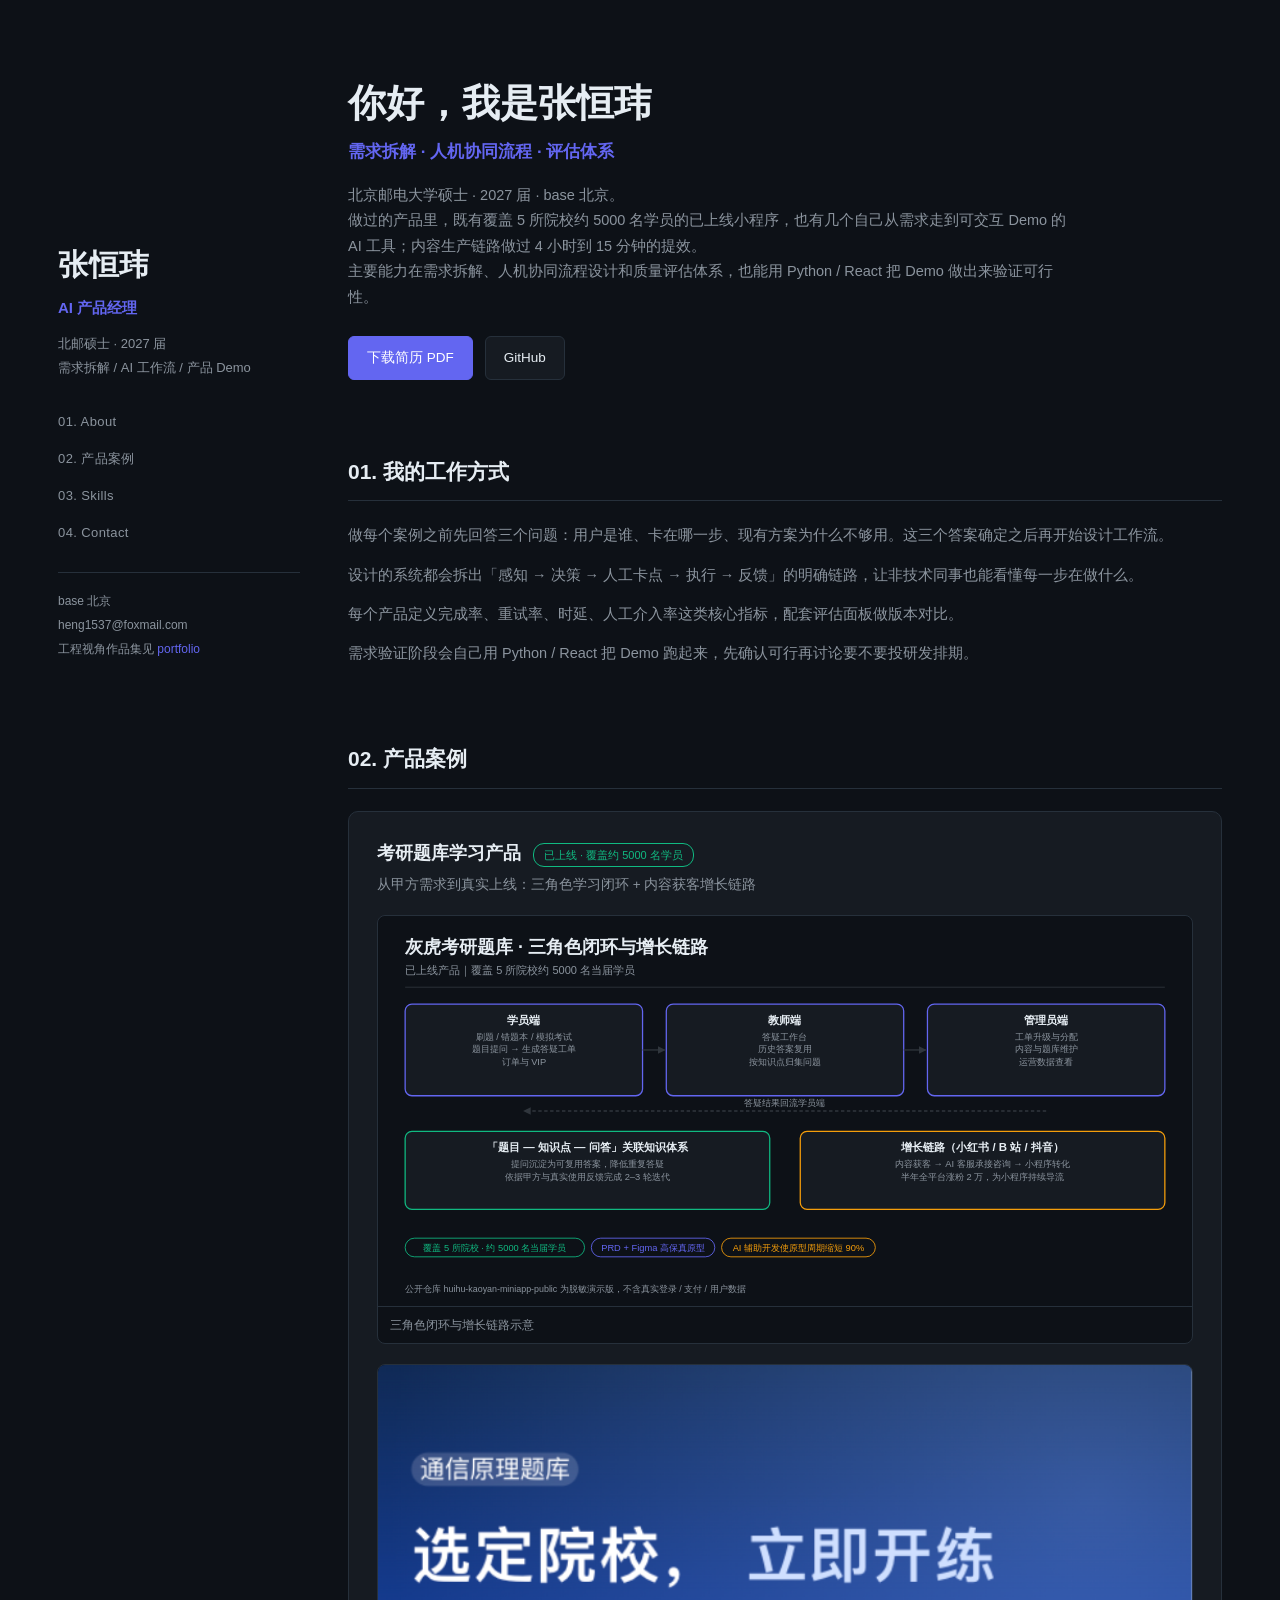
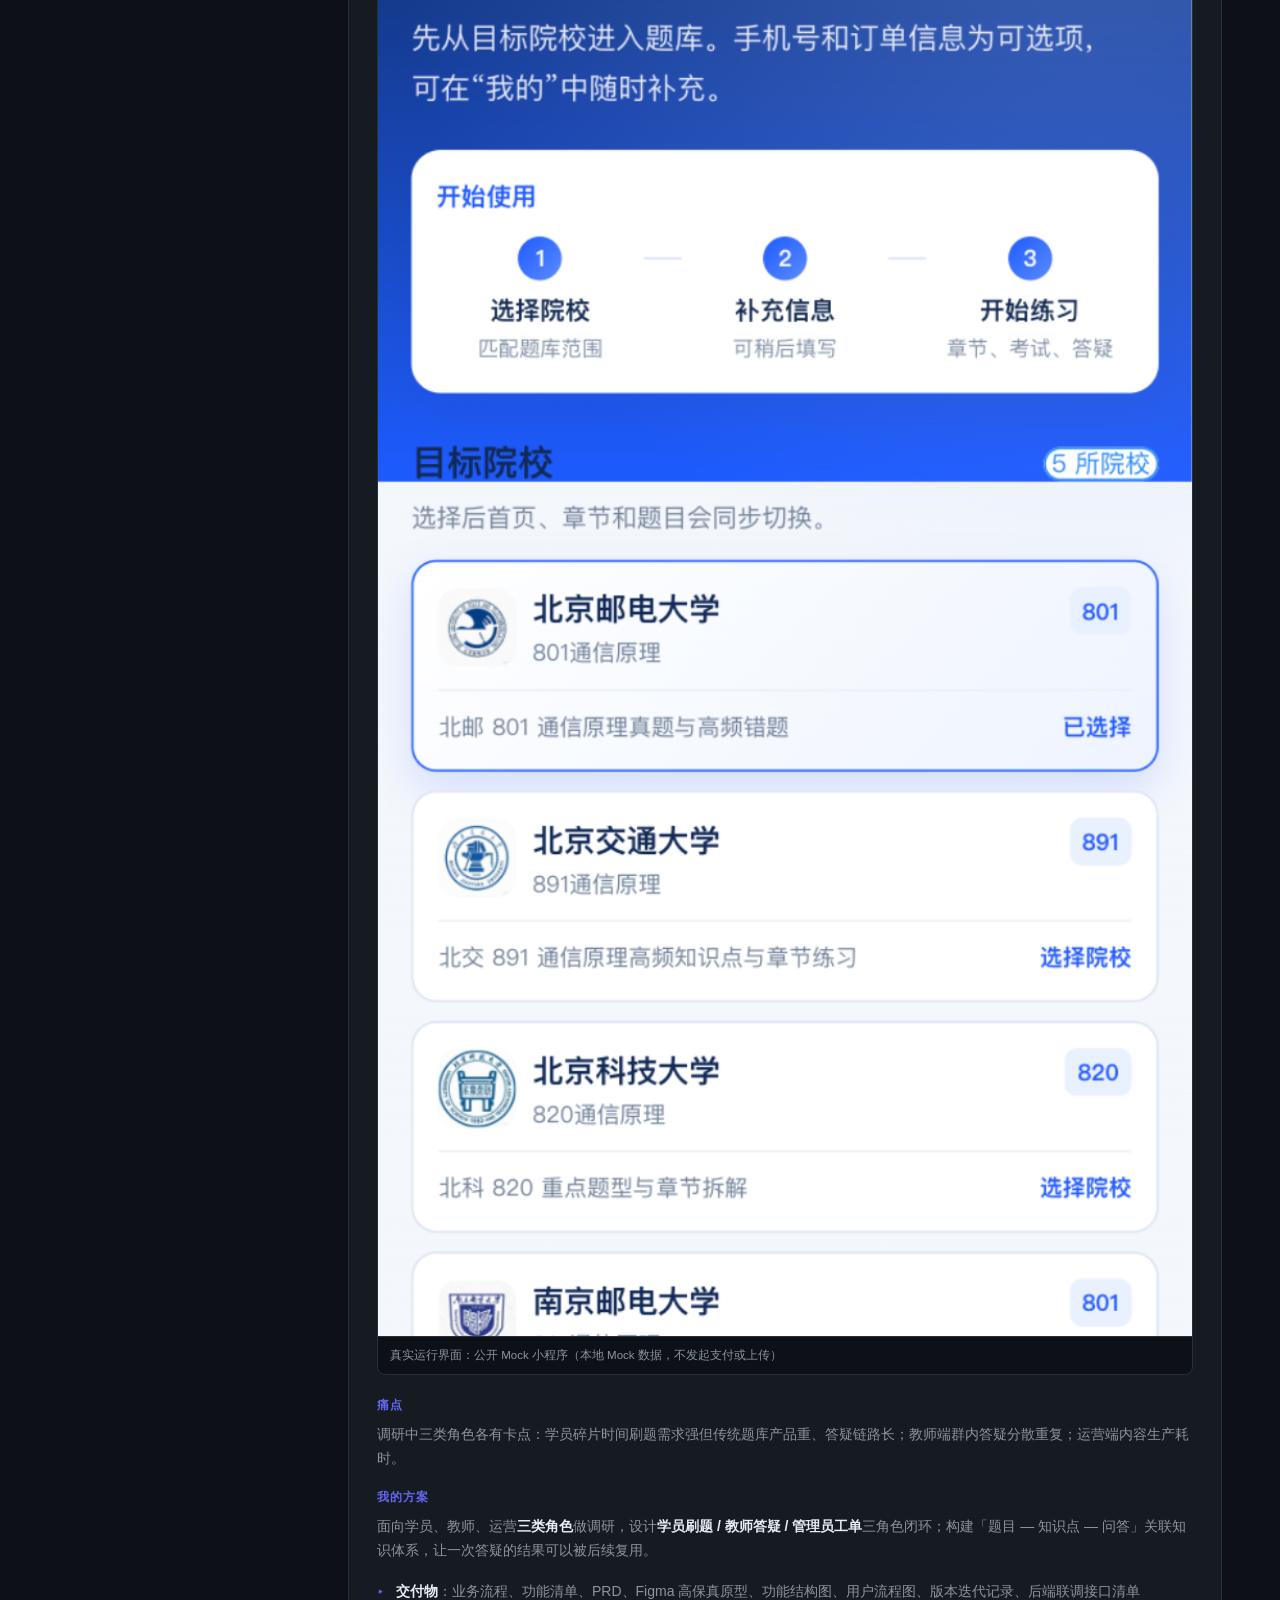
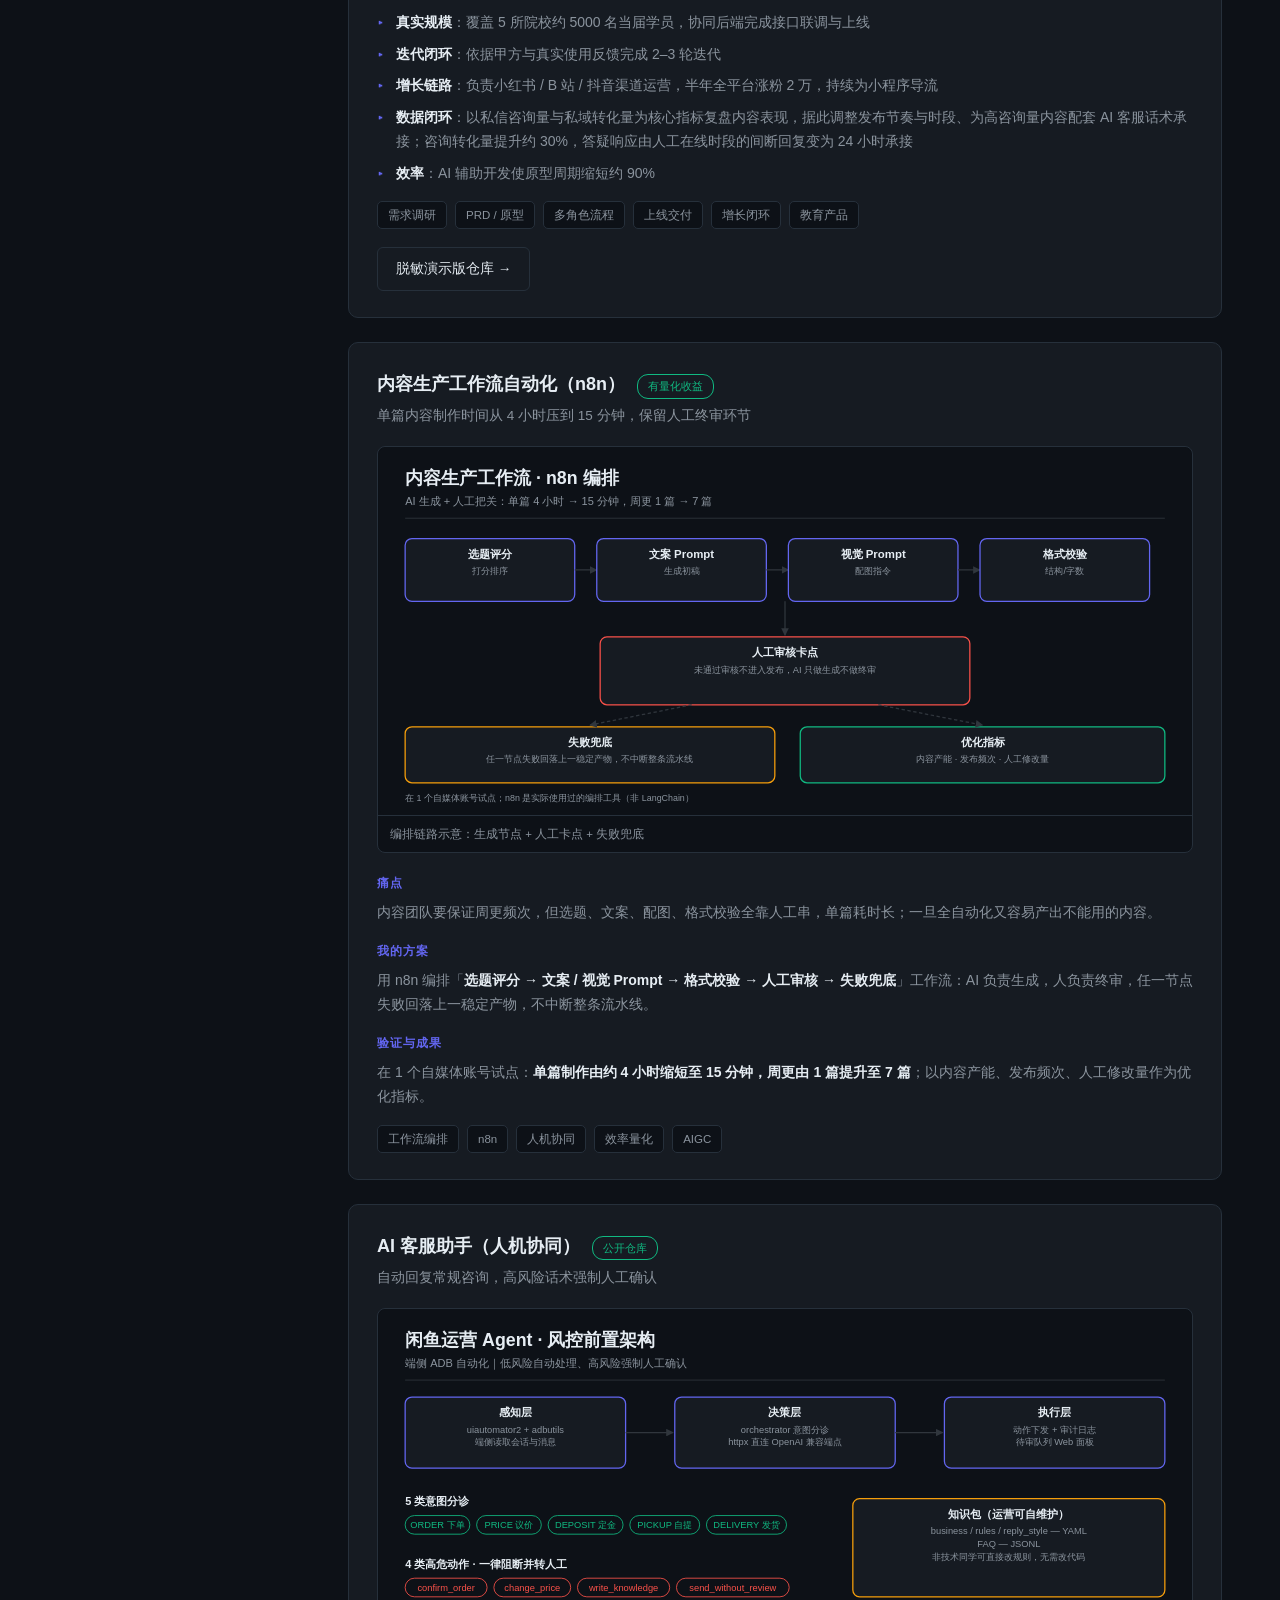
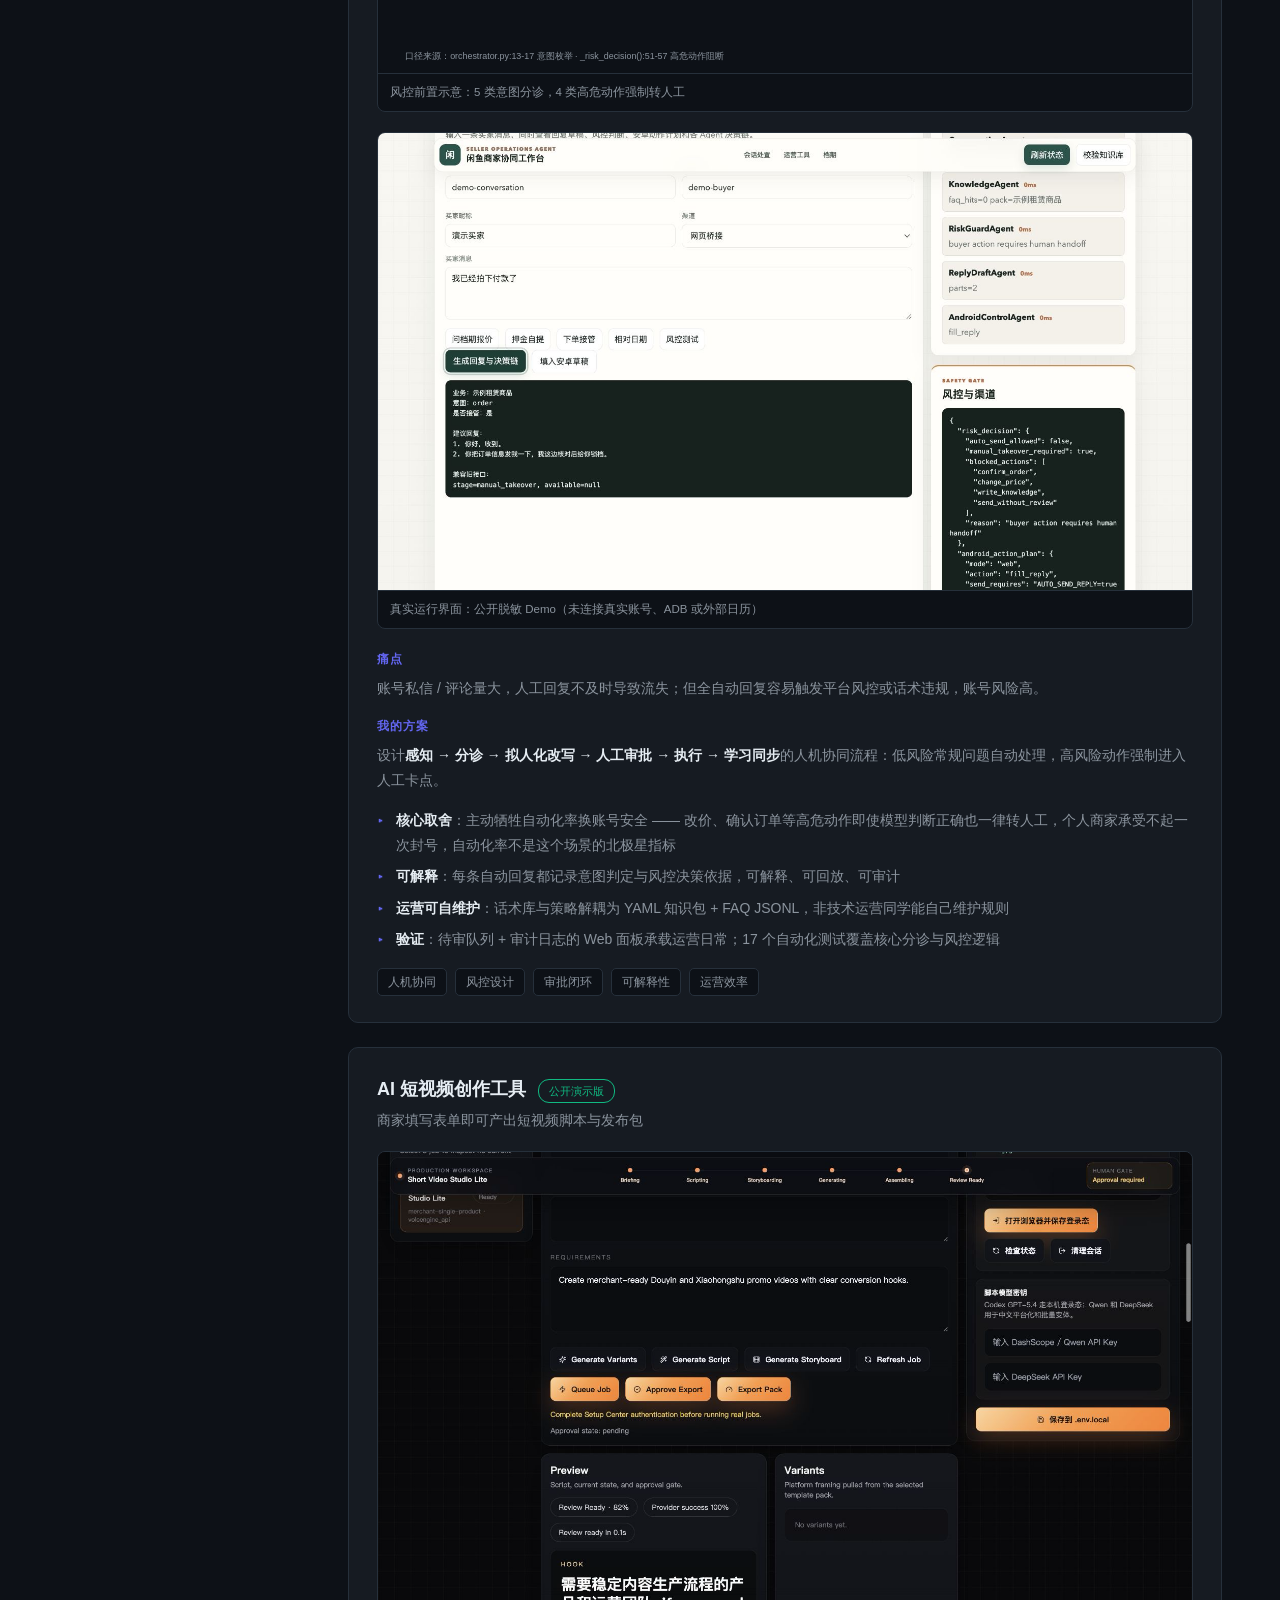
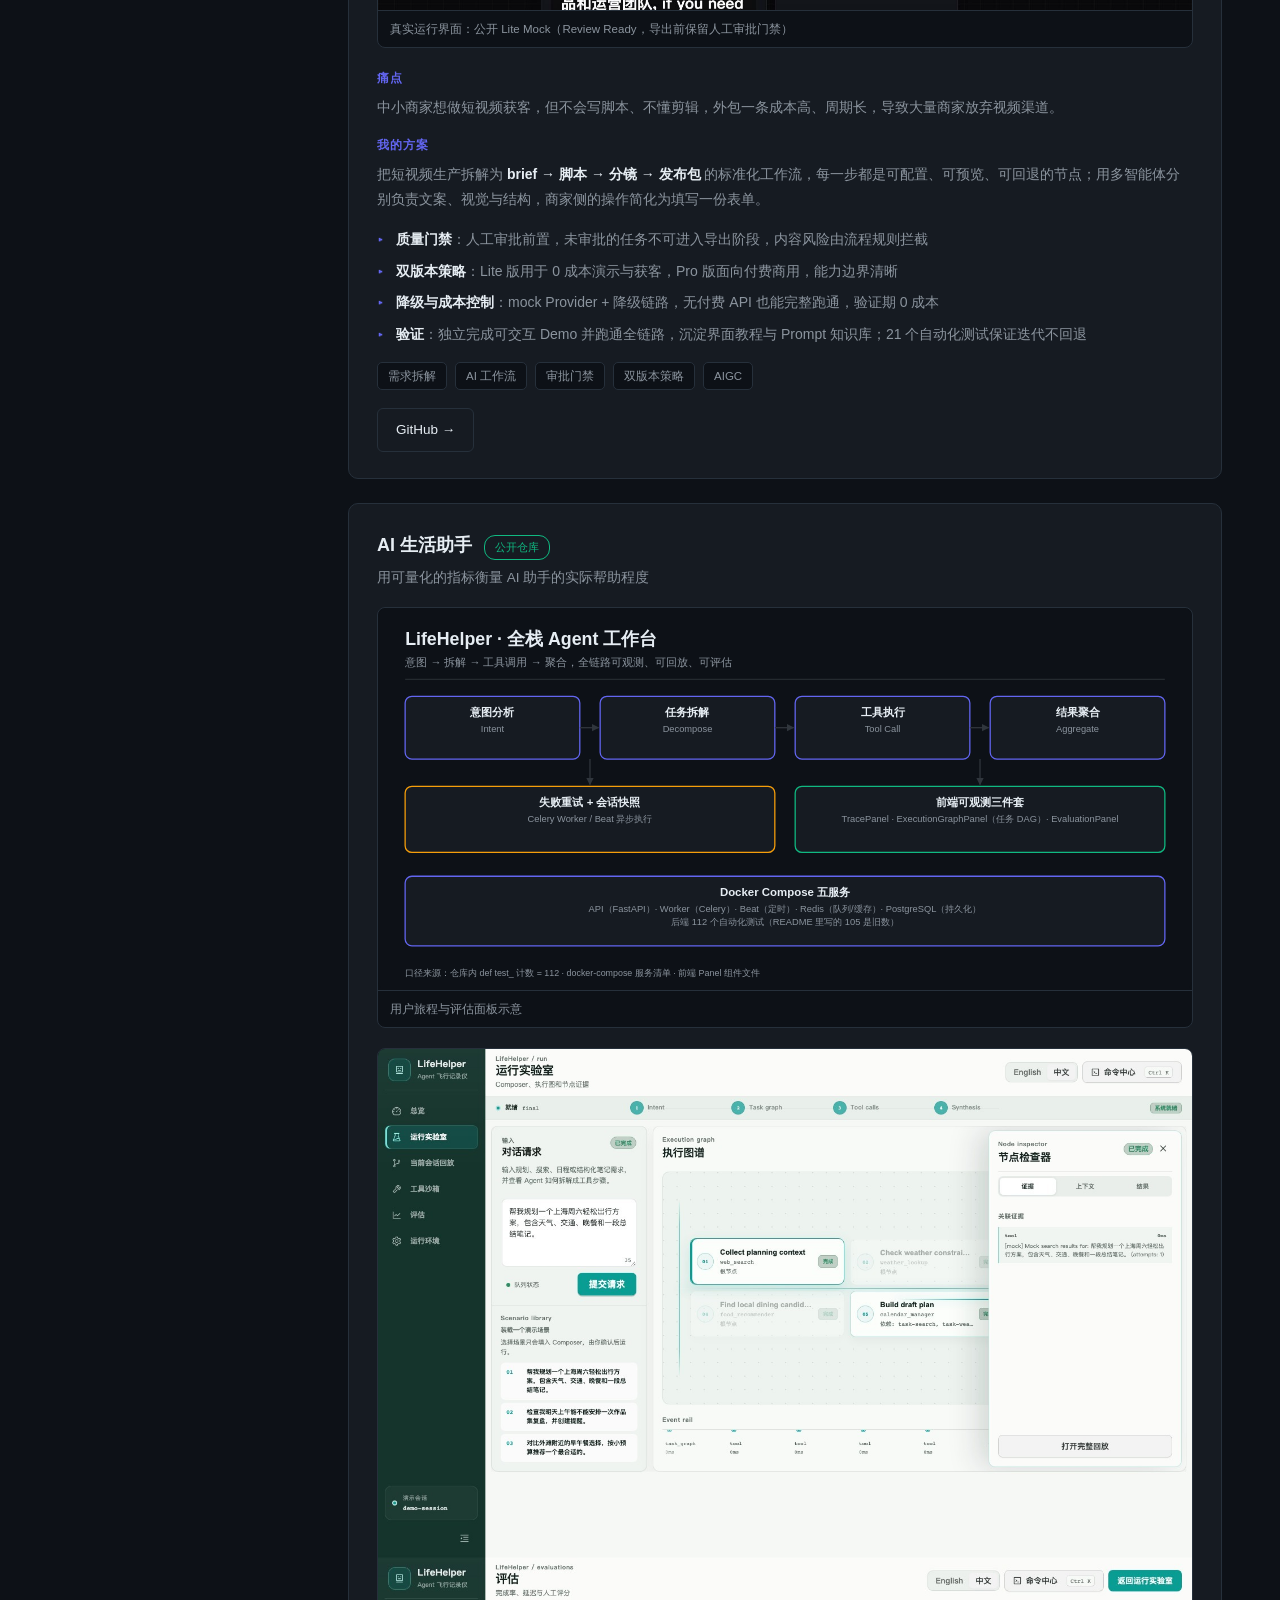
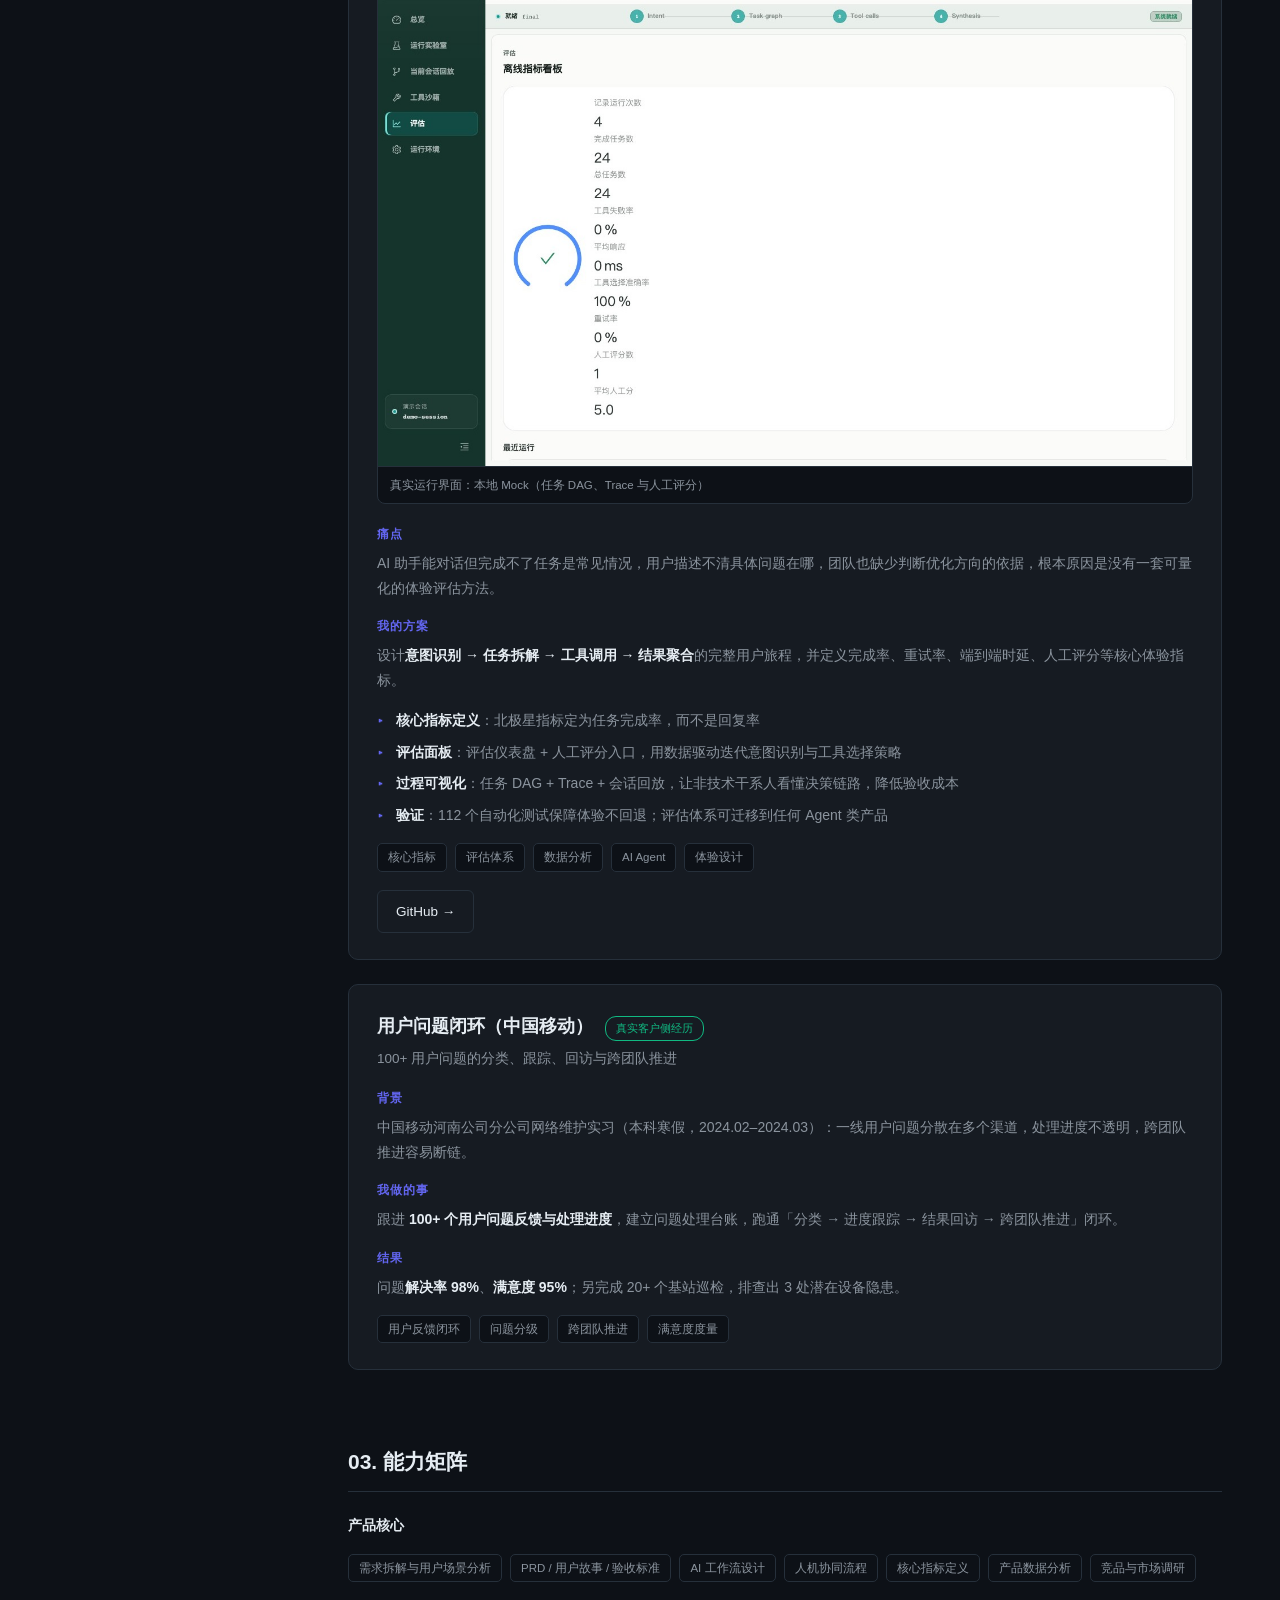
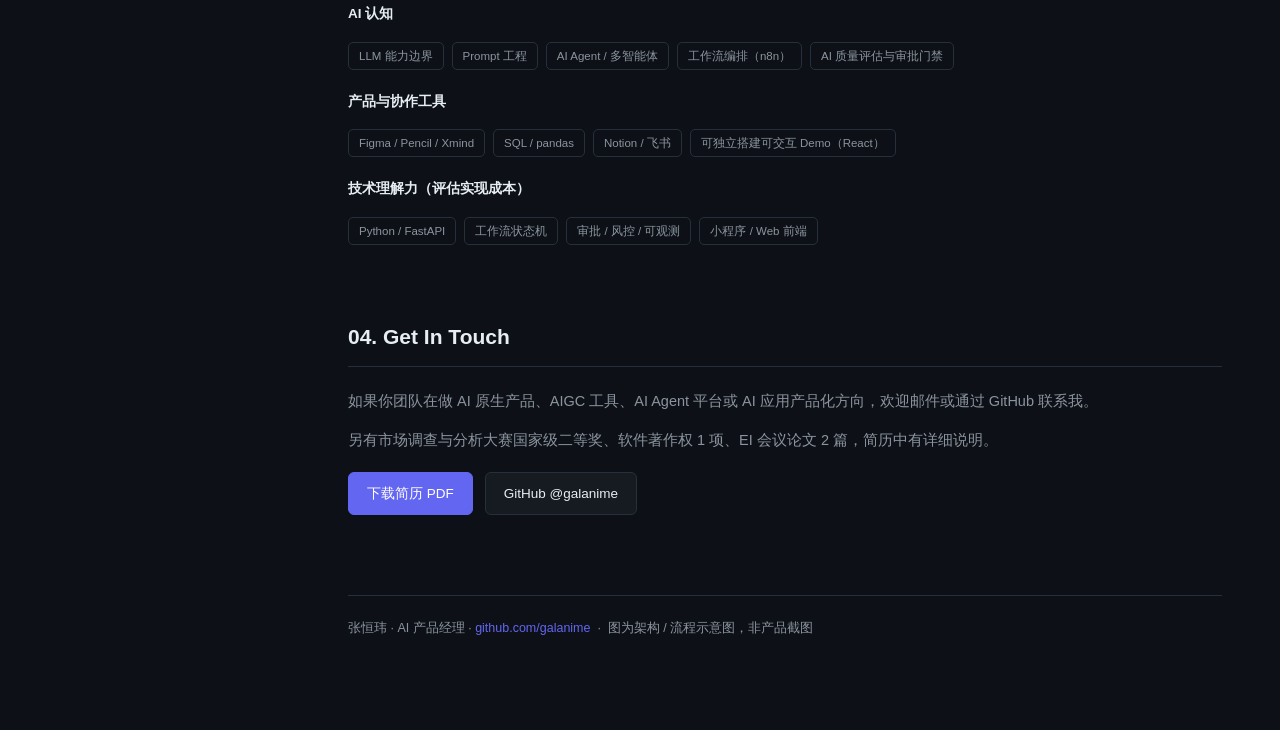
==== index.html @ 7cd7584e "Restore original portfolio layout with real runtime screenshots" ====
<!DOCTYPE html>
<html lang="zh-CN">
<head>
<meta charset="UTF-8"/>
<meta name="viewport" content="width=device-width, initial-scale=1.0"/>
<title>张恒玮 · AI 产品经理</title>
<meta name="description" content="张恒玮 — 北邮硕士 2027 届，AI 产品方向，擅长需求拆解、AI 工作流设计、人机协同流程与产品 Demo 快速验证。"/>
<style>
*,*::before,*::after{box-sizing:border-box}
:root{
  --bg:#0d1117; --panel:#161b22; --line:#26303b; --fg:#e6edf3; --muted:#8b949e;
  --accent:#6366f1; --ok:#10b981; --warn:#f59e0b; --danger:#f85149;
}
html{scroll-behavior:smooth}
body{margin:0;background:var(--bg);color:var(--fg);
  font-family:-apple-system,BlinkMacSystemFont,"Segoe UI","PingFang SC","Hiragino Sans GB","Microsoft YaHei",sans-serif;
  line-height:1.75;-webkit-font-smoothing:antialiased}
a{color:var(--accent);text-decoration:none}
a:hover{text-decoration:underline}
.wrap{display:flex;max-width:1220px;margin:0 auto;gap:48px;padding:0 28px}
.side{width:242px;flex:none;position:sticky;top:0;height:100vh;display:flex;align-items:center}
.side-in{width:100%}
.brand{font-size:30px;margin:0 0 4px;letter-spacing:.5px}
.brand-sub{margin:0 0 10px;color:var(--accent);font-weight:600;font-size:15px}
.brand-desc{margin:0 0 26px;color:var(--muted);font-size:13px;line-height:1.9}
.nav{list-style:none;padding:0;margin:0 0 26px}
.nav li{margin-bottom:9px}
.nav a{color:var(--muted);font-size:13px;letter-spacing:.4px}
.nav a:hover{color:var(--fg);text-decoration:none}
.side-meta{border-top:1px solid var(--line);padding-top:16px;color:var(--muted);font-size:12px;line-height:2}
.main{flex:1;min-width:0;padding:78px 0 90px}
.hero-title{font-size:38px;margin:0 0 8px;line-height:1.35}
.hero-sub{color:var(--accent);font-size:17px;font-weight:600;margin:0 0 16px}
.hero-desc{color:var(--muted);font-size:14.5px;max-width:720px;margin:0 0 26px}
.btns{display:flex;gap:12px;flex-wrap:wrap}
.btn{display:inline-block;border:1px solid var(--line);border-radius:6px;padding:9px 18px;
  font-size:13.5px;color:var(--fg);background:var(--panel);transition:.15s}
.btn:hover{border-color:var(--accent);color:var(--accent);text-decoration:none}
.btn-primary{background:var(--accent);border-color:var(--accent);color:#fff}
.btn-primary:hover{opacity:.88;color:#fff}
.sec{margin-top:74px}
.sec-title{font-size:21px;margin:0 0 22px;padding-bottom:10px;border-bottom:1px solid var(--line)}
.sec-body p{color:var(--muted);font-size:14.5px;margin:0 0 14px}
.sec-body strong{color:var(--fg)}
.card{background:var(--panel);border:1px solid var(--line);border-radius:10px;
  padding:26px 28px;margin-bottom:24px}
.card-head{display:flex;align-items:baseline;gap:12px;flex-wrap:wrap;margin-bottom:4px}
.card-name{font-size:18px;margin:0;font-weight:700}
.pill{font-size:11px;border-radius:11px;padding:2px 10px;border:1px solid;line-height:1.7}
.pill-live{color:var(--ok);border-color:var(--ok)}
.pill-private{color:var(--warn);border-color:var(--warn)}
.card-tag{color:var(--muted);font-size:13.5px;margin:0 0 18px}
.figure{margin:0 0 20px;border:1px solid var(--line);border-radius:8px;overflow:hidden;background:#0d1117}
.figure img{display:block;width:100%;height:auto}
.figure figcaption{color:var(--muted);font-size:11.5px;padding:8px 12px;border-top:1px solid var(--line)}
.blk{margin-bottom:16px}
.blk-label{color:var(--accent);font-size:12px;font-weight:700;letter-spacing:1px;margin:0 0 6px}
.blk-text{color:var(--muted);font-size:14px;margin:0}
.blk-text strong{color:var(--fg)}
ul.pts{list-style:none;padding:0;margin:0}
ul.pts li{color:var(--muted);font-size:14px;padding-left:19px;position:relative;margin-bottom:7px}
ul.pts li::before{content:"▸";position:absolute;left:0;color:var(--accent)}
ul.pts li strong{color:var(--fg)}
.tags{list-style:none;padding:0;margin:16px 0 0;display:flex;flex-wrap:wrap;gap:8px}
.tags li{font-size:11.5px;color:var(--muted);border:1px solid var(--line);
  border-radius:5px;padding:3px 10px;background:#0d1117}
.grp{margin-bottom:20px}
.grp-label{color:var(--fg);font-size:13.5px;font-weight:700;margin:0 0 9px}
.foot{margin-top:80px;padding-top:22px;border-top:1px solid var(--line);
  color:var(--muted);font-size:12.5px}
@media(max-width:900px){
  .wrap{flex-direction:column;gap:0;padding:0 20px}
  .side{width:100%;position:static;height:auto;padding-top:44px}
  .nav{display:flex;gap:18px;flex-wrap:wrap}
  .nav li{margin:0}
  .main{padding-top:36px}
  .hero-title{font-size:29px}
}
</style>
</head>
<body>
<div class="wrap">
  <aside class="side"><div class="side-in">
    <h1 class="brand">张恒玮</h1>
    <p class="brand-sub">AI 产品经理</p>
    <p class="brand-desc">北邮硕士 · 2027 届<br/>需求拆解 / AI 工作流 / 产品 Demo</p>
    <ul class="nav"><li><a href="#about">01. About</a></li><li><a href="#projects">02. 产品案例</a></li><li><a href="#skills">03. Skills</a></li><li><a href="#contact">04. Contact</a></li></ul>
    <div class="side-meta">base 北京<br/>heng1537@foxmail.com<br/>工程视角作品集见 <a href='https://galanime.github.io/portfolio/'>portfolio</a></div>
  </div></aside>

  <main class="main">
    <section>
      <h2 class="hero-title">你好，我是张恒玮</h2>
      <p class="hero-sub">需求拆解 · 人机协同流程 · 评估体系</p>
      <p class="hero-desc">北京邮电大学硕士 · 2027 届 · base 北京。<br/>做过的产品里，既有覆盖 5 所院校约 5000 名学员的已上线小程序，也有几个自己从需求走到可交互 Demo 的 AI 工具；内容生产链路做过 4 小时到 15 分钟的提效。<br/>主要能力在需求拆解、人机协同流程设计和质量评估体系，也能用 Python / React 把 Demo 做出来验证可行性。</p>
      <div class="btns">
        <a class="btn btn-primary" href="resume-pm.pdf">下载简历 PDF</a>
        <a class="btn" href="https://github.com/galanime" target="_blank" rel="noopener">GitHub</a>
        
      </div>
    </section>

    <section id="about" class="sec">
      <h3 class="sec-title">01. 我的工作方式</h3>
      <div class="sec-body"><p>做每个案例之前先回答三个问题：用户是谁、卡在哪一步、现有方案为什么不够用。这三个答案确定之后再开始设计工作流。</p><p>设计的系统都会拆出「感知 → 决策 → 人工卡点 → 执行 → 反馈」的明确链路，让非技术同事也能看懂每一步在做什么。</p><p>每个产品定义完成率、重试率、时延、人工介入率这类核心指标，配套评估面板做版本对比。</p><p>需求验证阶段会自己用 Python / React 把 Demo 跑起来，先确认可行再讨论要不要投研发排期。</p></div>
    </section>

    <section id="projects" class="sec">
      <h3 class="sec-title">02. 产品案例</h3>
      <article class="card"><div class="card-head"><h4 class="card-name">考研题库学习产品</h4><span class="pill pill-live">已上线 · 覆盖约 5000 名学员</span></div><p class="card-tag">从甲方需求到真实上线：三角色学习闭环 + 内容获客增长链路</p><figure class="figure"><img src="assets/huihu-flow.svg" alt="三角色闭环与增长链路示意" loading="lazy"/><figcaption>三角色闭环与增长链路示意</figcaption></figure><figure class="figure runtime-evidence"><img src="assets/huihu-student-entry-runtime.png" alt="北京灰虎研题教育公开 Mock 小程序在微信开发者工具中的真实运行界面" loading="lazy"/><figcaption>真实运行界面：公开 Mock 小程序（本地 Mock 数据，不发起支付或上传）</figcaption></figure><div class="blk"><p class="blk-label">痛点</p><p class="blk-text">调研中三类角色各有卡点：学员碎片时间刷题需求强但传统题库产品重、答疑链路长；教师端群内答疑分散重复；运营端内容生产耗时。</p></div><div class="blk"><p class="blk-label">我的方案</p><p class="blk-text">面向学员、教师、运营<strong>三类角色</strong>做调研，设计<strong>学员刷题 / 教师答疑 / 管理员工单</strong>三角色闭环；构建「题目 — 知识点 — 问答」关联知识体系，让一次答疑的结果可以被后续复用。</p></div><div class="blk"><ul class="pts"><li><strong>交付物</strong>：业务流程、功能清单、PRD、Figma 高保真原型、功能结构图、用户流程图、版本迭代记录、后端联调接口清单</li><li><strong>真实规模</strong>：覆盖 5 所院校约 5000 名当届学员，协同后端完成接口联调与上线</li><li><strong>迭代闭环</strong>：依据甲方与真实使用反馈完成 2–3 轮迭代</li><li><strong>增长链路</strong>：负责小红书 / B 站 / 抖音渠道运营，半年全平台涨粉 2 万，持续为小程序导流</li><li><strong>数据闭环</strong>：以私信咨询量与私域转化量为核心指标复盘内容表现，据此调整发布节奏与时段、为高咨询量内容配套 AI 客服话术承接；咨询转化量提升约 30%，答疑响应由人工在线时段的间断回复变为 24 小时承接</li><li><strong>效率</strong>：AI 辅助开发使原型周期缩短约 90%</li></ul></div><ul class="tags"><li>需求调研</li><li>PRD / 原型</li><li>多角色流程</li><li>上线交付</li><li>增长闭环</li><li>教育产品</li></ul><div class="btns" style="margin-top:18px"><a class="btn" href="https://github.com/galanime/huihu-kaoyan-miniapp-public" target="_blank" rel="noopener">脱敏演示版仓库 →</a></div></article><article class="card"><div class="card-head"><h4 class="card-name">内容生产工作流自动化（n8n）</h4><span class="pill pill-live">有量化收益</span></div><p class="card-tag">单篇内容制作时间从 4 小时压到 15 分钟，保留人工终审环节</p><figure class="figure"><img src="assets/n8n-content-workflow.svg" alt="编排链路示意：生成节点 + 人工卡点 + 失败兜底" loading="lazy"/><figcaption>编排链路示意：生成节点 + 人工卡点 + 失败兜底</figcaption></figure><div class="blk"><p class="blk-label">痛点</p><p class="blk-text">内容团队要保证周更频次，但选题、文案、配图、格式校验全靠人工串，单篇耗时长；一旦全自动化又容易产出不能用的内容。</p></div><div class="blk"><p class="blk-label">我的方案</p><p class="blk-text">用 n8n 编排「<strong>选题评分 → 文案 / 视觉 Prompt → 格式校验 → 人工审核 → 失败兜底</strong>」工作流：AI 负责生成，人负责终审，任一节点失败回落上一稳定产物，不中断整条流水线。</p></div><div class="blk"><p class="blk-label">验证与成果</p><p class="blk-text">在 1 个自媒体账号试点：<strong>单篇制作由约 4 小时缩短至 15 分钟，周更由 1 篇提升至 7 篇</strong>；以内容产能、发布频次、人工修改量作为优化指标。</p></div><ul class="tags"><li>工作流编排</li><li>n8n</li><li>人机协同</li><li>效率量化</li><li>AIGC</li></ul></article><article class="card"><div class="card-head"><h4 class="card-name">AI 客服助手（人机协同）</h4><span class="pill pill-live">公开仓库</span></div><p class="card-tag">自动回复常规咨询，高风险话术强制人工确认</p><figure class="figure"><img src="assets/xianyu-riskguard.svg" alt="风控前置示意：5 类意图分诊，4 类高危动作强制转人工" loading="lazy"/><figcaption>风控前置示意：5 类意图分诊，4 类高危动作强制转人工</figcaption></figure><figure class="figure runtime-evidence"><img src="assets/xianyu-agent-runtime.jpg" alt="闲鱼 AI 客服 Agent 公开脱敏 Demo 的真实运行界面" loading="lazy"/><figcaption>真实运行界面：公开脱敏 Demo（未连接真实账号、ADB 或外部日历）</figcaption></figure><div class="blk"><p class="blk-label">痛点</p><p class="blk-text">账号私信 / 评论量大，人工回复不及时导致流失；但全自动回复容易触发平台风控或话术违规，账号风险高。</p></div><div class="blk"><p class="blk-label">我的方案</p><p class="blk-text">设计<strong>感知 → 分诊 → 拟人化改写 → 人工审批 → 执行 → 学习同步</strong>的人机协同流程：低风险常规问题自动处理，高风险动作强制进入人工卡点。</p></div><div class="blk"><ul class="pts"><li><strong>核心取舍</strong>：主动牺牲自动化率换账号安全 —— 改价、确认订单等高危动作即使模型判断正确也一律转人工，个人商家承受不起一次封号，自动化率不是这个场景的北极星指标</li><li><strong>可解释</strong>：每条自动回复都记录意图判定与风控决策依据，可解释、可回放、可审计</li><li><strong>运营可自维护</strong>：话术库与策略解耦为 YAML 知识包 + FAQ JSONL，非技术运营同学能自己维护规则</li><li><strong>验证</strong>：待审队列 + 审计日志的 Web 面板承载运营日常；17 个自动化测试覆盖核心分诊与风控逻辑</li></ul></div><ul class="tags"><li>人机协同</li><li>风控设计</li><li>审批闭环</li><li>可解释性</li><li>运营效率</li></ul></article><article class="card"><div class="card-head"><h4 class="card-name">AI 短视频创作工具</h4><span class="pill pill-live">公开演示版</span></div><p class="card-tag">商家填写表单即可产出短视频脚本与发布包</p><figure class="figure runtime-evidence"><img src="assets/short-video-review-ready.png" alt="Short Video Studio Lite 公开 Lite Mock 的真实运行界面" loading="lazy"/><figcaption>真实运行界面：公开 Lite Mock（Review Ready，导出前保留人工审批门禁）</figcaption></figure><div class="blk"><p class="blk-label">痛点</p><p class="blk-text">中小商家想做短视频获客，但不会写脚本、不懂剪辑，外包一条成本高、周期长，导致大量商家放弃视频渠道。</p></div><div class="blk"><p class="blk-label">我的方案</p><p class="blk-text">把短视频生产拆解为 <strong>brief → 脚本 → 分镜 → 发布包</strong> 的标准化工作流，每一步都是可配置、可预览、可回退的节点；用多智能体分别负责文案、视觉与结构，商家侧的操作简化为填写一份表单。</p></div><div class="blk"><ul class="pts"><li><strong>质量门禁</strong>：人工审批前置，未审批的任务不可进入导出阶段，内容风险由流程规则拦截</li><li><strong>双版本策略</strong>：Lite 版用于 0 成本演示与获客，Pro 版面向付费商用，能力边界清晰</li><li><strong>降级与成本控制</strong>：mock Provider + 降级链路，无付费 API 也能完整跑通，验证期 0 成本</li><li><strong>验证</strong>：独立完成可交互 Demo 并跑通全链路，沉淀界面教程与 Prompt 知识库；21 个自动化测试保证迭代不回退</li></ul></div><ul class="tags"><li>需求拆解</li><li>AI 工作流</li><li>审批门禁</li><li>双版本策略</li><li>AIGC</li></ul><div class="btns" style="margin-top:18px"><a class="btn" href="https://github.com/galanime/short-video-studio-lite" target="_blank" rel="noopener">GitHub →</a></div></article><article class="card"><div class="card-head"><h4 class="card-name">AI 生活助手</h4><span class="pill pill-live">公开仓库</span></div><p class="card-tag">用可量化的指标衡量 AI 助手的实际帮助程度</p><figure class="figure"><img src="assets/lifehelper-stack.svg" alt="用户旅程与评估面板示意" loading="lazy"/><figcaption>用户旅程与评估面板示意</figcaption></figure><figure class="figure runtime-evidence"><img src="assets/lifehelper-runtime.jpg" alt="LifeHelper 本地 Mock 的真实运行界面，展示任务 DAG、Trace 与人工评分" loading="lazy"/><figcaption>真实运行界面：本地 Mock（任务 DAG、Trace 与人工评分）</figcaption></figure><div class="blk"><p class="blk-label">痛点</p><p class="blk-text">AI 助手能对话但完成不了任务是常见情况，用户描述不清具体问题在哪，团队也缺少判断优化方向的依据，根本原因是没有一套可量化的体验评估方法。</p></div><div class="blk"><p class="blk-label">我的方案</p><p class="blk-text">设计<strong>意图识别 → 任务拆解 → 工具调用 → 结果聚合</strong>的完整用户旅程，并定义完成率、重试率、端到端时延、人工评分等核心体验指标。</p></div><div class="blk"><ul class="pts"><li><strong>核心指标定义</strong>：北极星指标定为任务完成率，而不是回复率</li><li><strong>评估面板</strong>：评估仪表盘 + 人工评分入口，用数据驱动迭代意图识别与工具选择策略</li><li><strong>过程可视化</strong>：任务 DAG + Trace + 会话回放，让非技术干系人看懂决策链路，降低验收成本</li><li><strong>验证</strong>：112 个自动化测试保障体验不回退；评估体系可迁移到任何 Agent 类产品</li></ul></div><ul class="tags"><li>核心指标</li><li>评估体系</li><li>数据分析</li><li>AI Agent</li><li>体验设计</li></ul><div class="btns" style="margin-top:18px"><a class="btn" href="https://github.com/galanime/LifeHelper" target="_blank" rel="noopener">GitHub →</a></div></article><article class="card"><div class="card-head"><h4 class="card-name">用户问题闭环（中国移动）</h4><span class="pill pill-live">真实客户侧经历</span></div><p class="card-tag">100+ 用户问题的分类、跟踪、回访与跨团队推进</p><div class="blk"><p class="blk-label">背景</p><p class="blk-text">中国移动河南公司分公司网络维护实习（本科寒假，2024.02–2024.03）：一线用户问题分散在多个渠道，处理进度不透明，跨团队推进容易断链。</p></div><div class="blk"><p class="blk-label">我做的事</p><p class="blk-text">跟进 <strong>100+ 个用户问题反馈与处理进度</strong>，建立问题处理台账，跑通「分类 → 进度跟踪 → 结果回访 → 跨团队推进」闭环。</p></div><div class="blk"><p class="blk-label">结果</p><p class="blk-text">问题<strong>解决率 98%</strong>、<strong>满意度 95%</strong>；另完成 20+ 个基站巡检，排查出 3 处潜在设备隐患。</p></div><ul class="tags"><li>用户反馈闭环</li><li>问题分级</li><li>跨团队推进</li><li>满意度度量</li></ul></article>
    </section>

    <section id="skills" class="sec">
      <h3 class="sec-title">03. 能力矩阵</h3>
      <div class="grp"><p class="grp-label">产品核心</p><ul class="tags"><li>需求拆解与用户场景分析</li><li>PRD / 用户故事 / 验收标准</li><li>AI 工作流设计</li><li>人机协同流程</li><li>核心指标定义</li><li>产品数据分析</li><li>竞品与市场调研</li></ul></div><div class="grp"><p class="grp-label">AI 认知</p><ul class="tags"><li>LLM 能力边界</li><li>Prompt 工程</li><li>AI Agent / 多智能体</li><li>工作流编排（n8n）</li><li>AI 质量评估与审批门禁</li></ul></div><div class="grp"><p class="grp-label">产品与协作工具</p><ul class="tags"><li>Figma / Pencil / Xmind</li><li>SQL / pandas</li><li>Notion / 飞书</li><li>可独立搭建可交互 Demo（React）</li></ul></div><div class="grp"><p class="grp-label">技术理解力（评估实现成本）</p><ul class="tags"><li>Python / FastAPI</li><li>工作流状态机</li><li>审批 / 风控 / 可观测</li><li>小程序 / Web 前端</li></ul></div>
    </section>

    <section id="contact" class="sec">
      <h3 class="sec-title">04. Get In Touch</h3>
      <div class="sec-body"><p>如果你团队在做 AI 原生产品、AIGC 工具、AI Agent 平台或 AI 应用产品化方向，欢迎邮件或通过 GitHub 联系我。</p><p>另有市场调查与分析大赛国家级二等奖、软件著作权 1 项、EI 会议论文 2 篇，简历中有详细说明。</p></div>
      <div class="btns" style="margin-top:18px">
        <a class="btn btn-primary" href="resume-pm.pdf">下载简历 PDF</a>
        <a class="btn" href="https://github.com/galanime" target="_blank" rel="noopener">GitHub @galanime</a>
      </div>
    </section>

    <footer class="foot">
      张恒玮 · AI 产品经理 · <a href="https://github.com/galanime">github.com/galanime</a>
      &nbsp;·&nbsp; 图为架构 / 流程示意图，非产品截图
    </footer>
  </main>
</div>
</body>
</html>
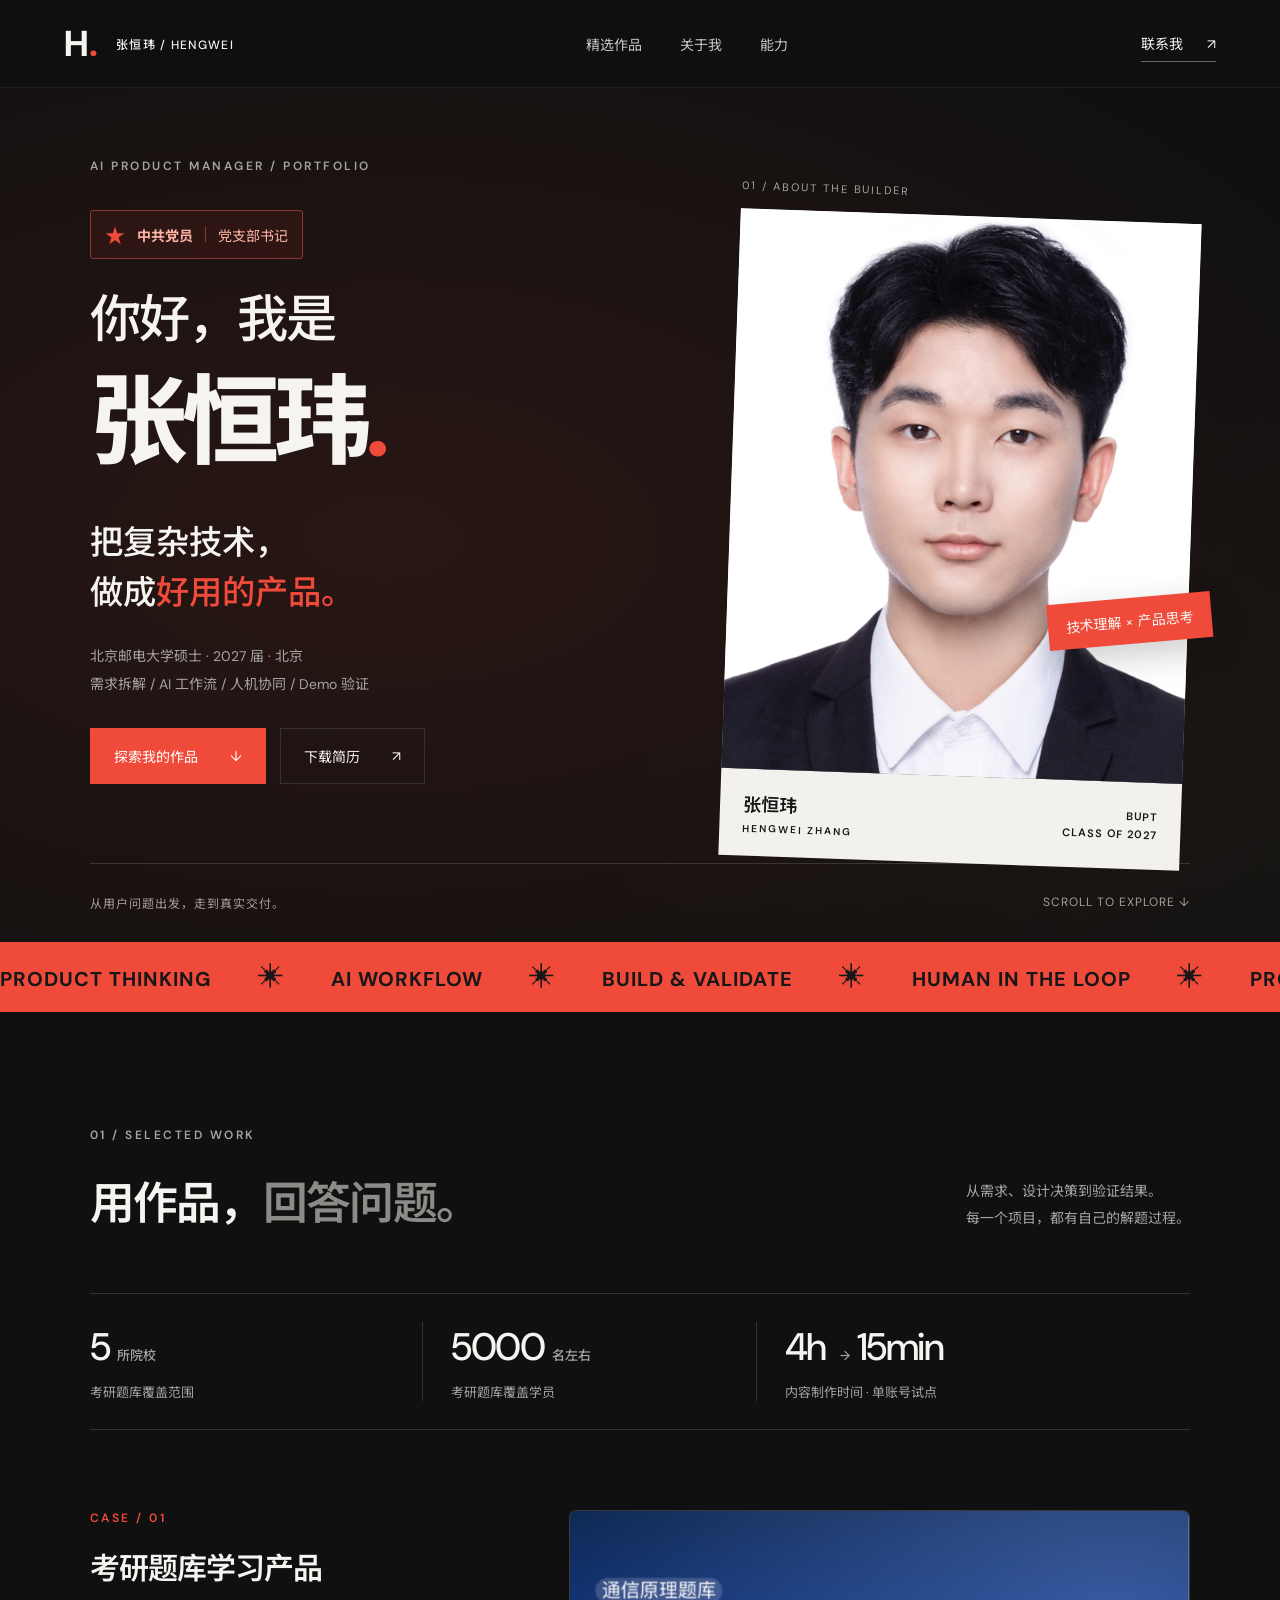
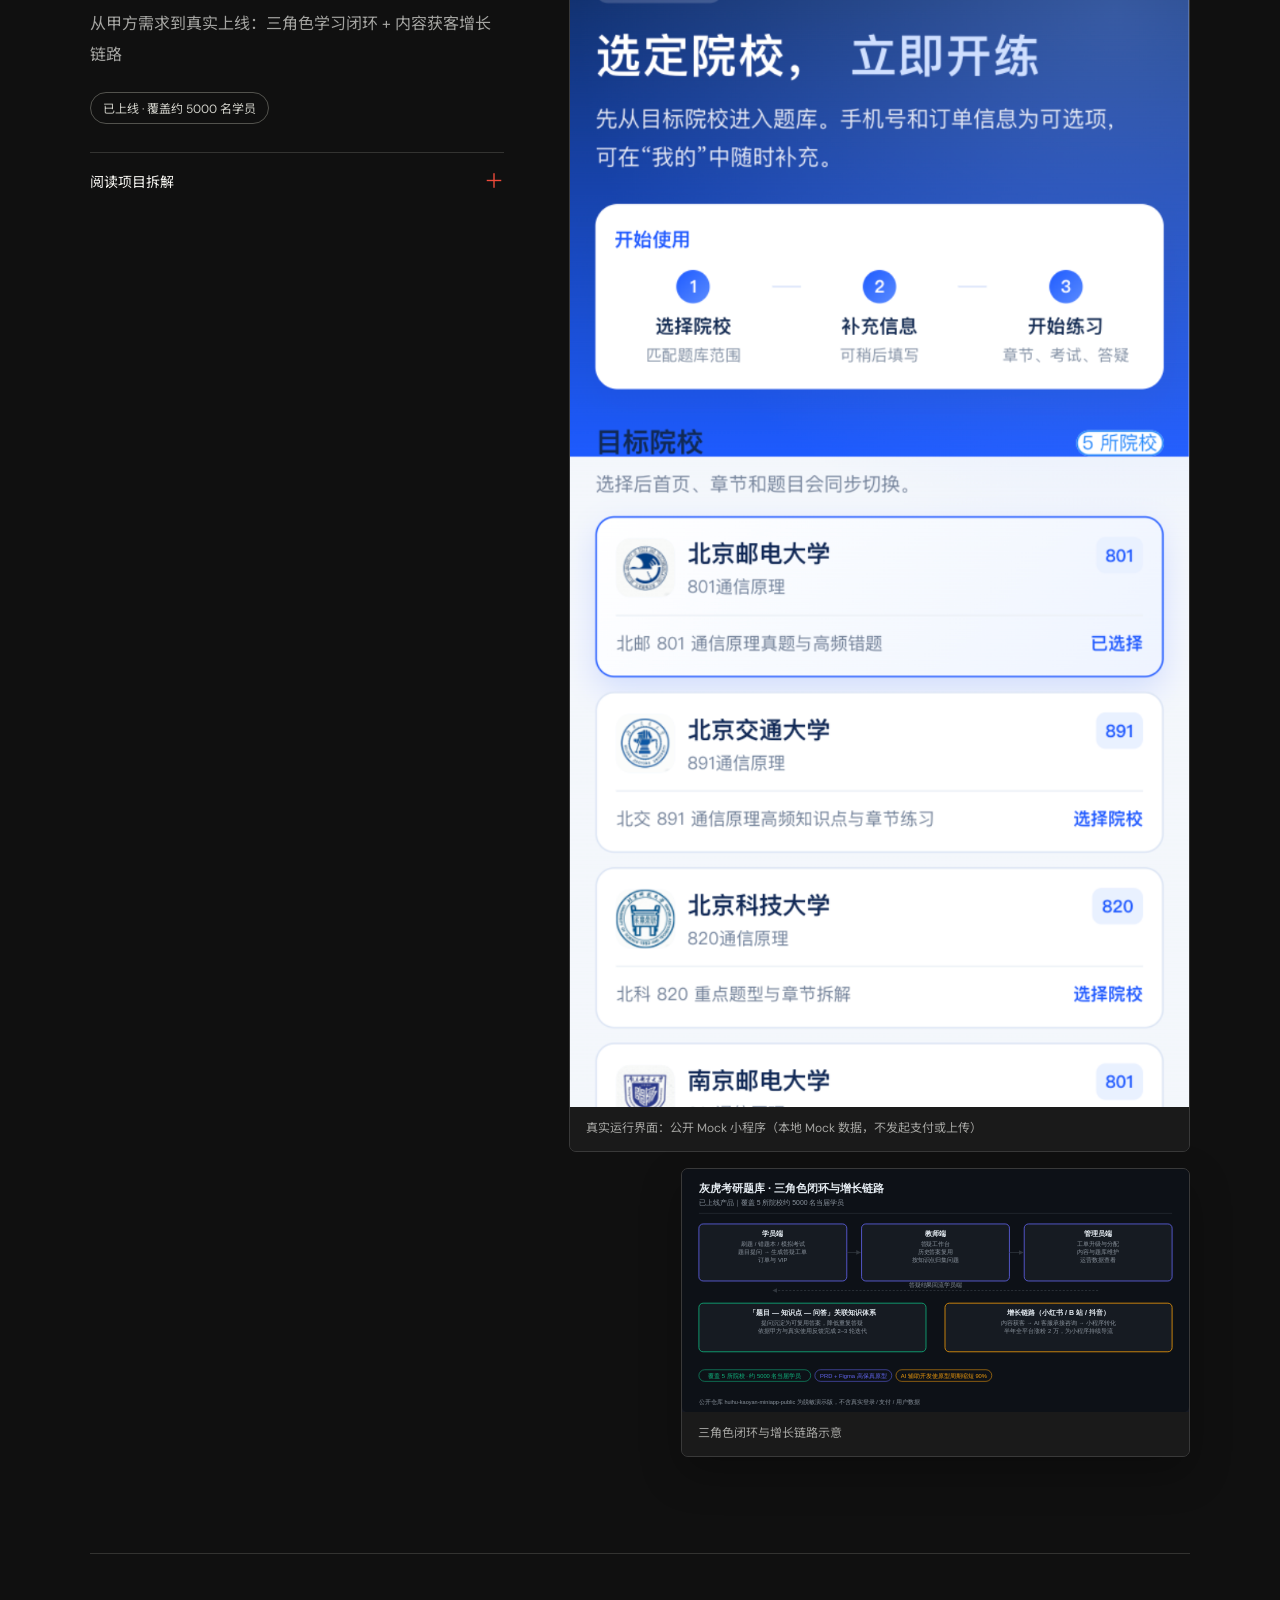
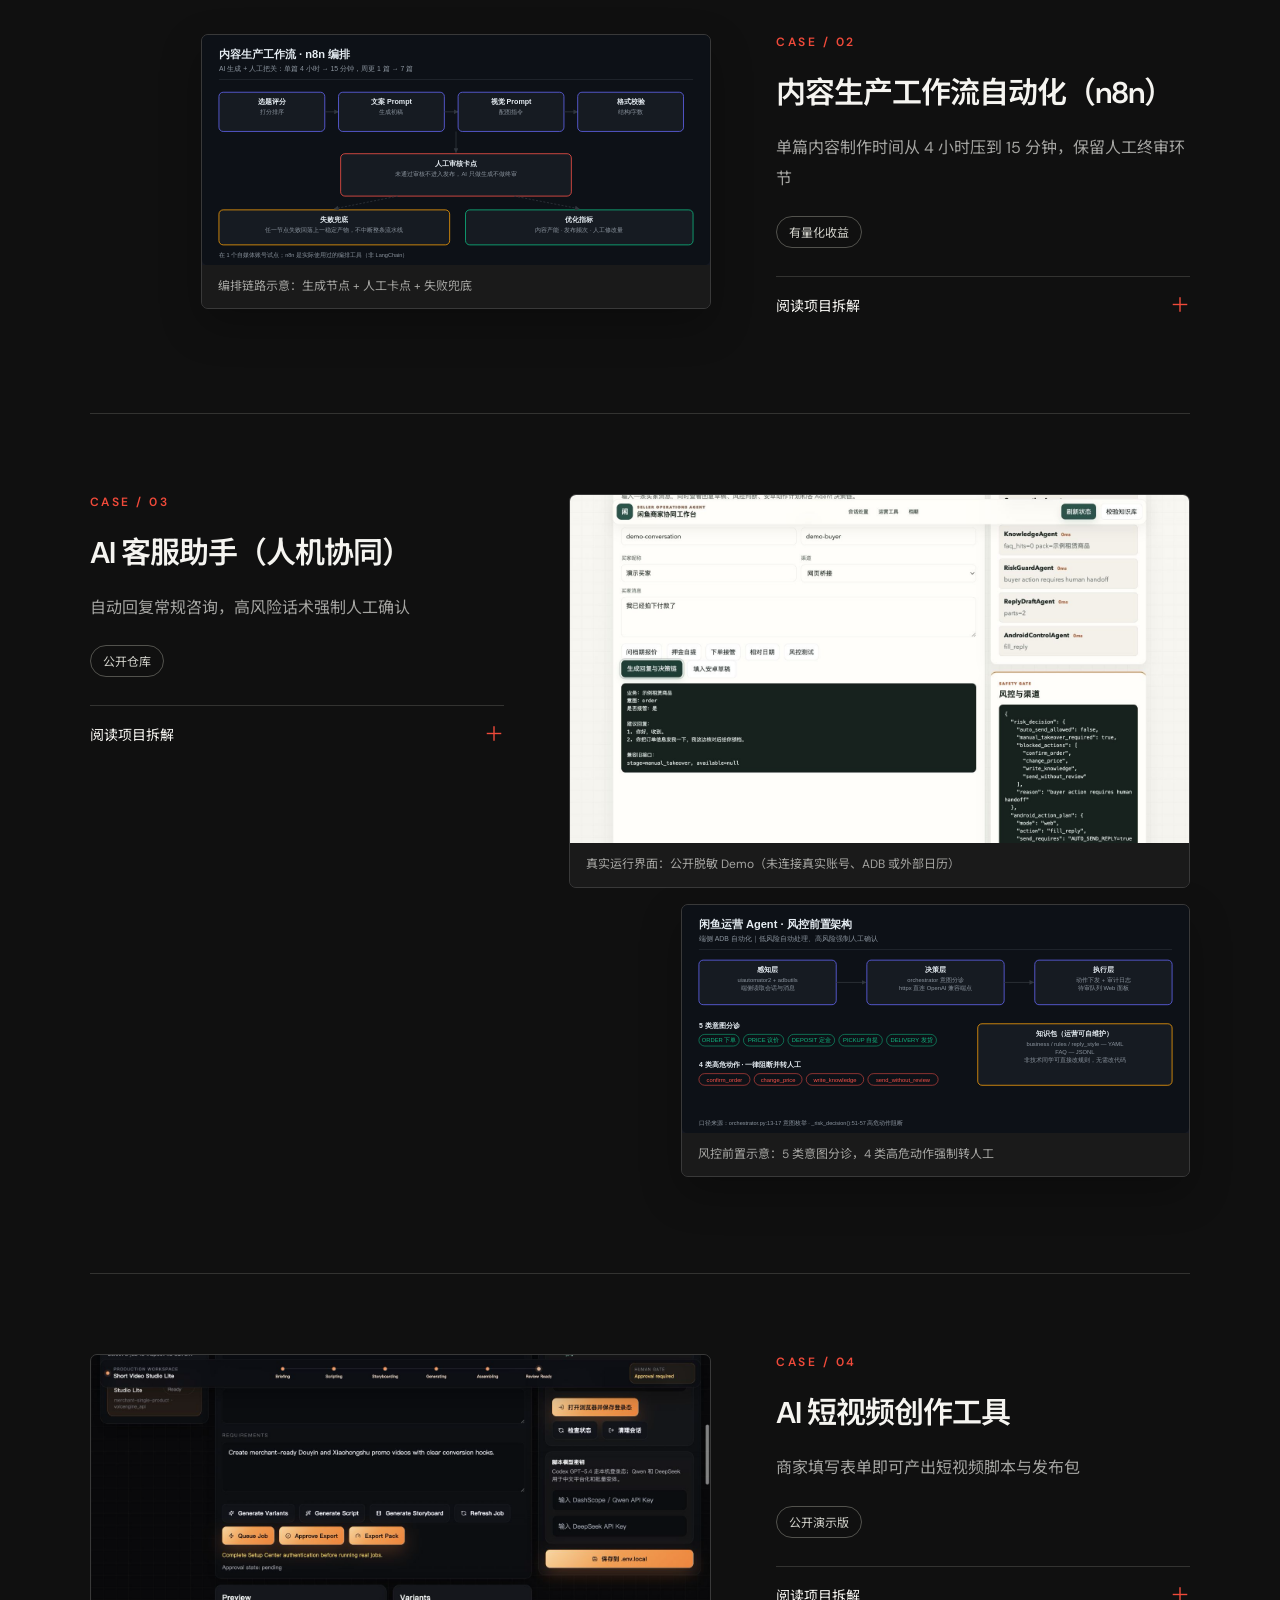
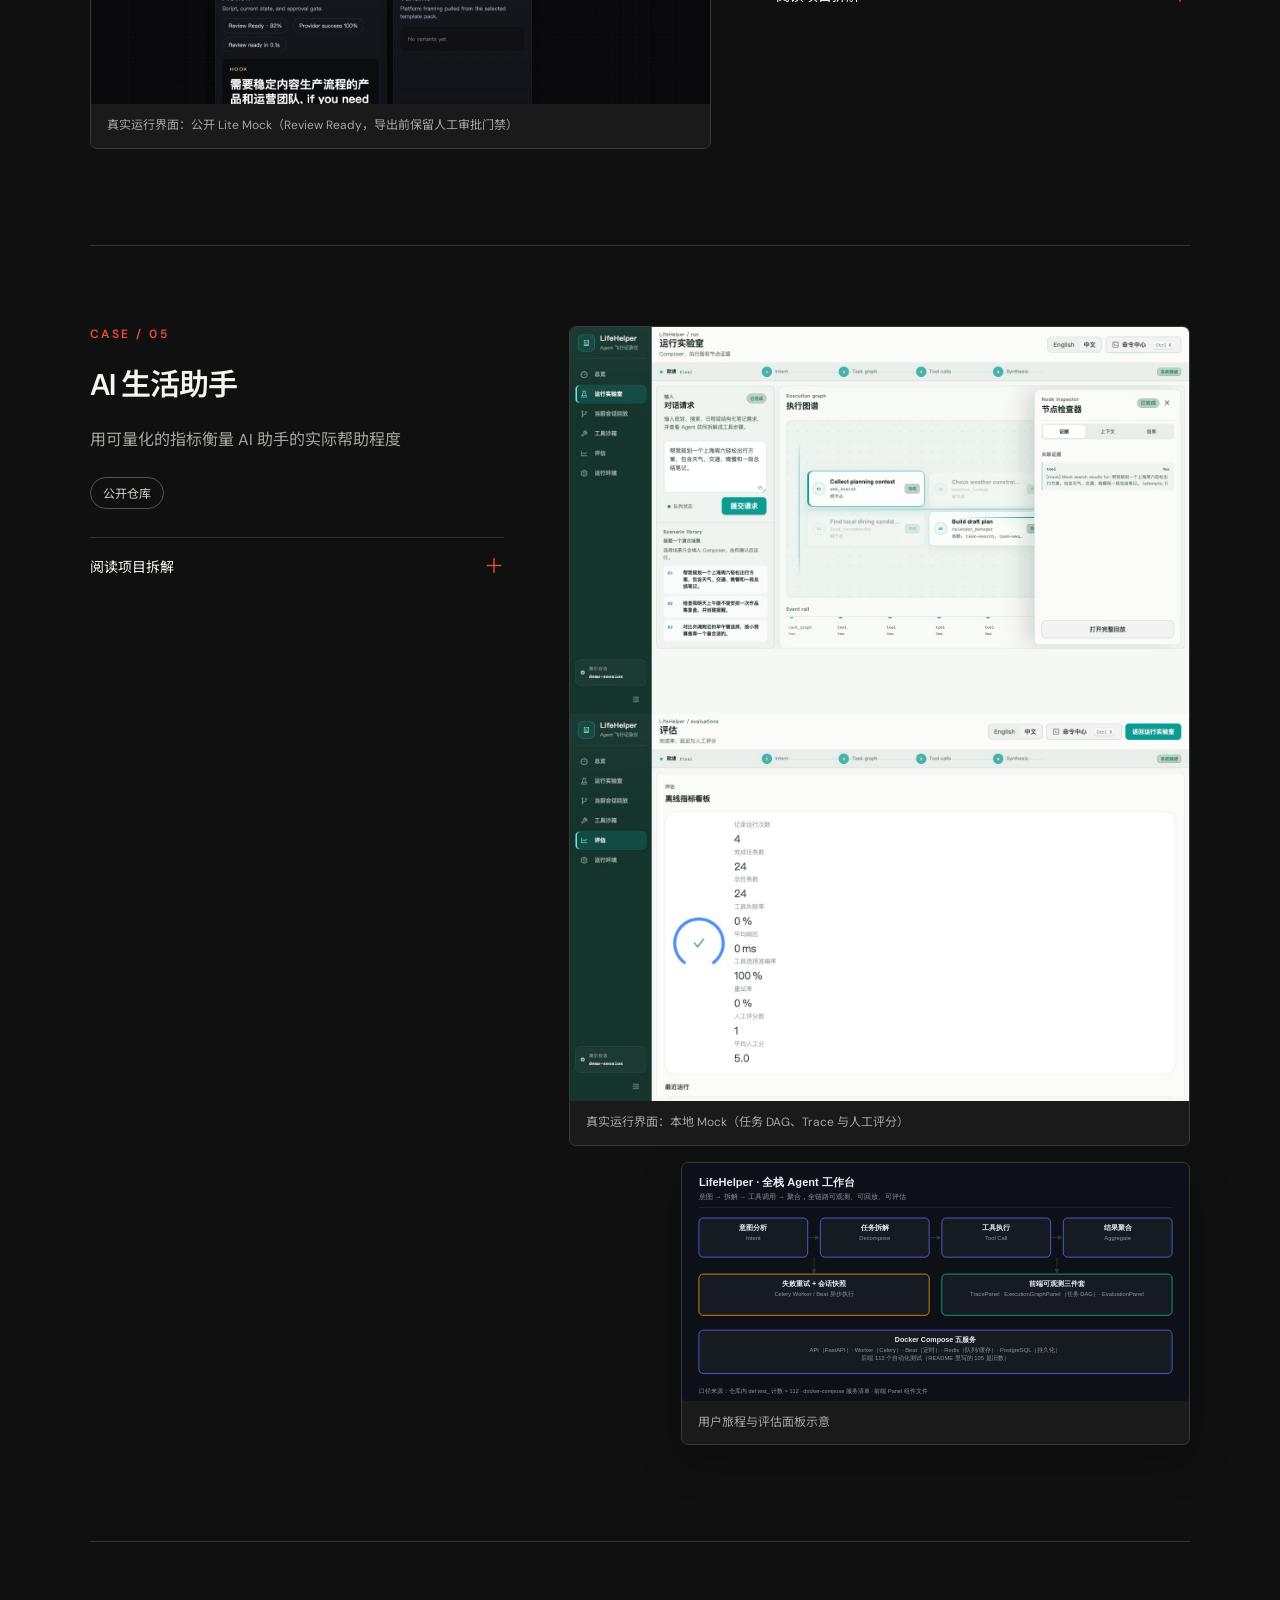
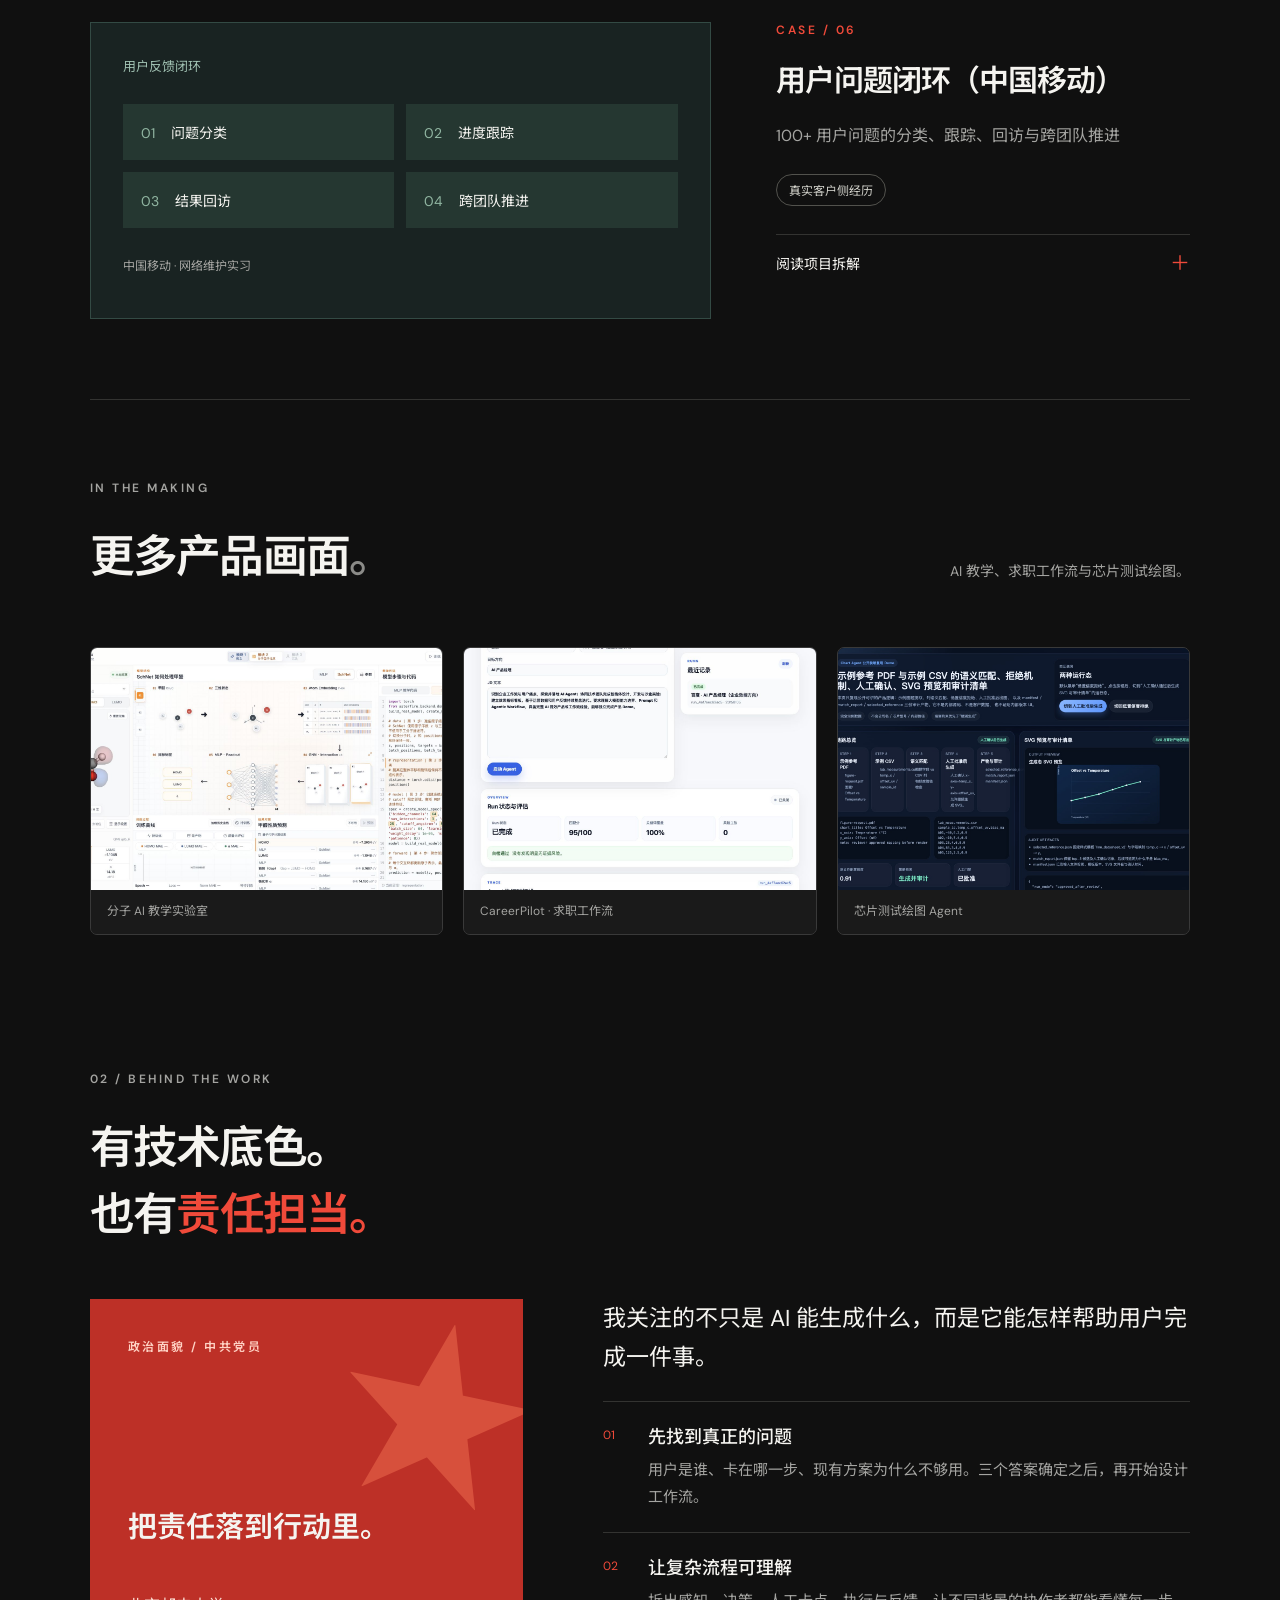
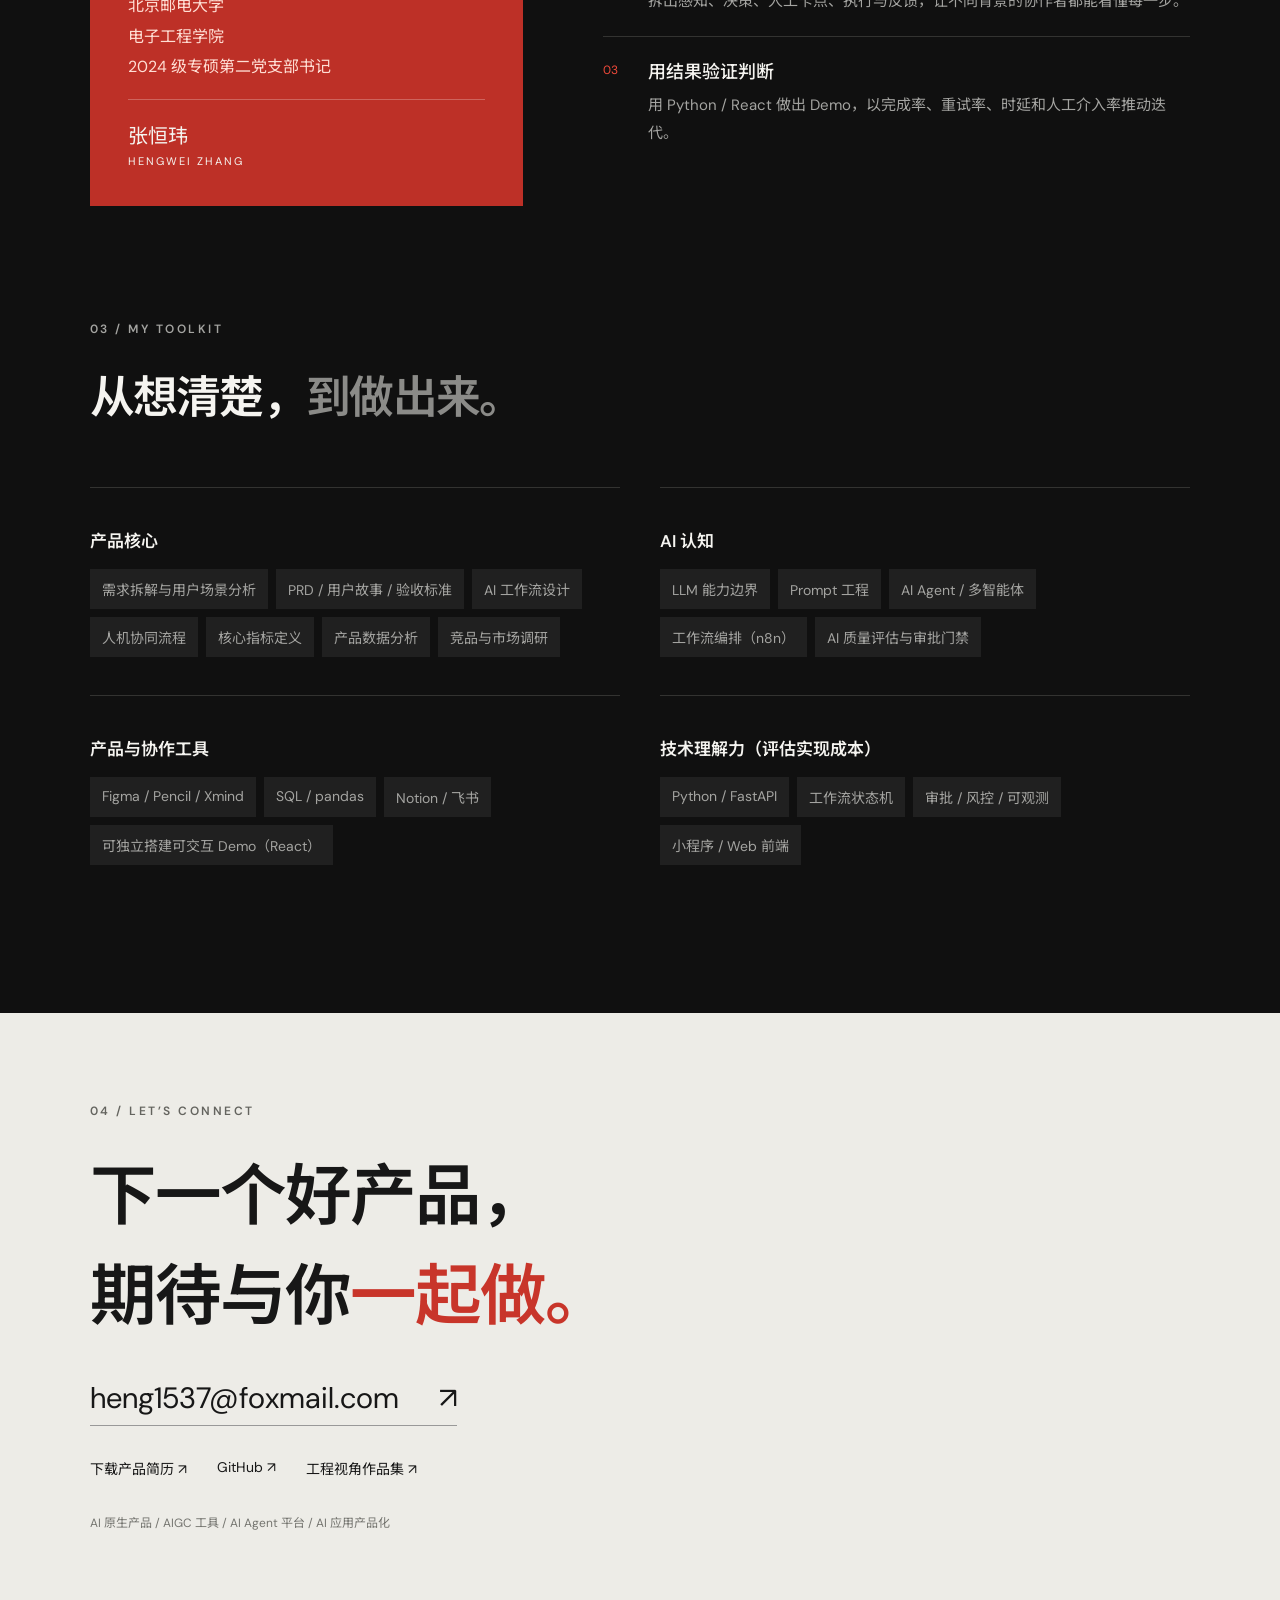
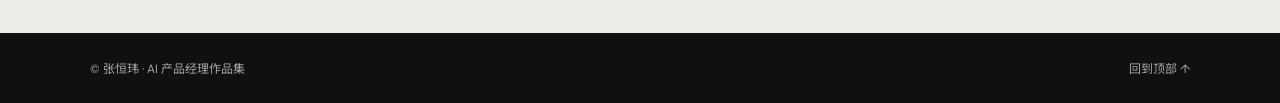
==== commit b089a507: "Redesign portfolio with portrait, party membership and visual project stories" ====
--- a/index.html
+++ b/index.html
@@ -1,134 +1,13 @@
 <!DOCTYPE html>
-<html lang="zh-CN">
-<head>
-<meta charset="UTF-8"/>
-<meta name="viewport" content="width=device-width, initial-scale=1.0"/>
-<title>张恒玮 · AI 产品经理</title>
-<meta name="description" content="张恒玮 — 北邮硕士 2027 届，AI 产品方向，擅长需求拆解、AI 工作流设计、人机协同流程与产品 Demo 快速验证。"/>
-<style>
-*,*::before,*::after{box-sizing:border-box}
-:root{
-  --bg:#0d1117; --panel:#161b22; --line:#26303b; --fg:#e6edf3; --muted:#8b949e;
-  --accent:#6366f1; --ok:#10b981; --warn:#f59e0b; --danger:#f85149;
-}
-html{scroll-behavior:smooth}
-body{margin:0;background:var(--bg);color:var(--fg);
-  font-family:-apple-system,BlinkMacSystemFont,"Segoe UI","PingFang SC","Hiragino Sans GB","Microsoft YaHei",sans-serif;
-  line-height:1.75;-webkit-font-smoothing:antialiased}
-a{color:var(--accent);text-decoration:none}
-a:hover{text-decoration:underline}
-.wrap{display:flex;max-width:1220px;margin:0 auto;gap:48px;padding:0 28px}
-.side{width:242px;flex:none;position:sticky;top:0;height:100vh;display:flex;align-items:center}
-.side-in{width:100%}
-.brand{font-size:30px;margin:0 0 4px;letter-spacing:.5px}
-.brand-sub{margin:0 0 10px;color:var(--accent);font-weight:600;font-size:15px}
-.brand-desc{margin:0 0 26px;color:var(--muted);font-size:13px;line-height:1.9}
-.nav{list-style:none;padding:0;margin:0 0 26px}
-.nav li{margin-bottom:9px}
-.nav a{color:var(--muted);font-size:13px;letter-spacing:.4px}
-.nav a:hover{color:var(--fg);text-decoration:none}
-.side-meta{border-top:1px solid var(--line);padding-top:16px;color:var(--muted);font-size:12px;line-height:2}
-.main{flex:1;min-width:0;padding:78px 0 90px}
-.hero-title{font-size:38px;margin:0 0 8px;line-height:1.35}
-.hero-sub{color:var(--accent);font-size:17px;font-weight:600;margin:0 0 16px}
-.hero-desc{color:var(--muted);font-size:14.5px;max-width:720px;margin:0 0 26px}
-.btns{display:flex;gap:12px;flex-wrap:wrap}
-.btn{display:inline-block;border:1px solid var(--line);border-radius:6px;padding:9px 18px;
-  font-size:13.5px;color:var(--fg);background:var(--panel);transition:.15s}
-.btn:hover{border-color:var(--accent);color:var(--accent);text-decoration:none}
-.btn-primary{background:var(--accent);border-color:var(--accent);color:#fff}
-.btn-primary:hover{opacity:.88;color:#fff}
-.sec{margin-top:74px}
-.sec-title{font-size:21px;margin:0 0 22px;padding-bottom:10px;border-bottom:1px solid var(--line)}
-.sec-body p{color:var(--muted);font-size:14.5px;margin:0 0 14px}
-.sec-body strong{color:var(--fg)}
-.card{background:var(--panel);border:1px solid var(--line);border-radius:10px;
-  padding:26px 28px;margin-bottom:24px}
-.card-head{display:flex;align-items:baseline;gap:12px;flex-wrap:wrap;margin-bottom:4px}
-.card-name{font-size:18px;margin:0;font-weight:700}
-.pill{font-size:11px;border-radius:11px;padding:2px 10px;border:1px solid;line-height:1.7}
-.pill-live{color:var(--ok);border-color:var(--ok)}
-.pill-private{color:var(--warn);border-color:var(--warn)}
-.card-tag{color:var(--muted);font-size:13.5px;margin:0 0 18px}
-.figure{margin:0 0 20px;border:1px solid var(--line);border-radius:8px;overflow:hidden;background:#0d1117}
-.figure img{display:block;width:100%;height:auto}
-.figure figcaption{color:var(--muted);font-size:11.5px;padding:8px 12px;border-top:1px solid var(--line)}
-.blk{margin-bottom:16px}
-.blk-label{color:var(--accent);font-size:12px;font-weight:700;letter-spacing:1px;margin:0 0 6px}
-.blk-text{color:var(--muted);font-size:14px;margin:0}
-.blk-text strong{color:var(--fg)}
-ul.pts{list-style:none;padding:0;margin:0}
-ul.pts li{color:var(--muted);font-size:14px;padding-left:19px;position:relative;margin-bottom:7px}
-ul.pts li::before{content:"▸";position:absolute;left:0;color:var(--accent)}
-ul.pts li strong{color:var(--fg)}
-.tags{list-style:none;padding:0;margin:16px 0 0;display:flex;flex-wrap:wrap;gap:8px}
-.tags li{font-size:11.5px;color:var(--muted);border:1px solid var(--line);
-  border-radius:5px;padding:3px 10px;background:#0d1117}
-.grp{margin-bottom:20px}
-.grp-label{color:var(--fg);font-size:13.5px;font-weight:700;margin:0 0 9px}
-.foot{margin-top:80px;padding-top:22px;border-top:1px solid var(--line);
-  color:var(--muted);font-size:12.5px}
-@media(max-width:900px){
-  .wrap{flex-direction:column;gap:0;padding:0 20px}
-  .side{width:100%;position:static;height:auto;padding-top:44px}
-  .nav{display:flex;gap:18px;flex-wrap:wrap}
-  .nav li{margin:0}
-  .main{padding-top:36px}
-  .hero-title{font-size:29px}
-}
-</style>
-</head>
-<body>
-<div class="wrap">
-  <aside class="side"><div class="side-in">
-    <h1 class="brand">张恒玮</h1>
-    <p class="brand-sub">AI 产品经理</p>
-    <p class="brand-desc">北邮硕士 · 2027 届<br/>需求拆解 / AI 工作流 / 产品 Demo</p>
-    <ul class="nav"><li><a href="#about">01. About</a></li><li><a href="#projects">02. 产品案例</a></li><li><a href="#skills">03. Skills</a></li><li><a href="#contact">04. Contact</a></li></ul>
-    <div class="side-meta">base 北京<br/>heng1537@foxmail.com<br/>工程视角作品集见 <a href='https://galanime.github.io/portfolio/'>portfolio</a></div>
-  </div></aside>
-
-  <main class="main">
-    <section>
-      <h2 class="hero-title">你好，我是张恒玮</h2>
-      <p class="hero-sub">需求拆解 · 人机协同流程 · 评估体系</p>
-      <p class="hero-desc">北京邮电大学硕士 · 2027 届 · base 北京。<br/>做过的产品里，既有覆盖 5 所院校约 5000 名学员的已上线小程序，也有几个自己从需求走到可交互 Demo 的 AI 工具；内容生产链路做过 4 小时到 15 分钟的提效。<br/>主要能力在需求拆解、人机协同流程设计和质量评估体系，也能用 Python / React 把 Demo 做出来验证可行性。</p>
-      <div class="btns">
-        <a class="btn btn-primary" href="resume-pm.pdf">下载简历 PDF</a>
-        <a class="btn" href="https://github.com/galanime" target="_blank" rel="noopener">GitHub</a>
-        
-      </div>
-    </section>
-
-    <section id="about" class="sec">
-      <h3 class="sec-title">01. 我的工作方式</h3>
-      <div class="sec-body"><p>做每个案例之前先回答三个问题：用户是谁、卡在哪一步、现有方案为什么不够用。这三个答案确定之后再开始设计工作流。</p><p>设计的系统都会拆出「感知 → 决策 → 人工卡点 → 执行 → 反馈」的明确链路，让非技术同事也能看懂每一步在做什么。</p><p>每个产品定义完成率、重试率、时延、人工介入率这类核心指标，配套评估面板做版本对比。</p><p>需求验证阶段会自己用 Python / React 把 Demo 跑起来，先确认可行再讨论要不要投研发排期。</p></div>
-    </section>
-
-    <section id="projects" class="sec">
-      <h3 class="sec-title">02. 产品案例</h3>
-      <article class="card"><div class="card-head"><h4 class="card-name">考研题库学习产品</h4><span class="pill pill-live">已上线 · 覆盖约 5000 名学员</span></div><p class="card-tag">从甲方需求到真实上线：三角色学习闭环 + 内容获客增长链路</p><figure class="figure"><img src="assets/huihu-flow.svg" alt="三角色闭环与增长链路示意" loading="lazy"/><figcaption>三角色闭环与增长链路示意</figcaption></figure><figure class="figure runtime-evidence"><img src="assets/huihu-student-entry-runtime.png" alt="北京灰虎研题教育公开 Mock 小程序在微信开发者工具中的真实运行界面" loading="lazy"/><figcaption>真实运行界面：公开 Mock 小程序（本地 Mock 数据，不发起支付或上传）</figcaption></figure><div class="blk"><p class="blk-label">痛点</p><p class="blk-text">调研中三类角色各有卡点：学员碎片时间刷题需求强但传统题库产品重、答疑链路长；教师端群内答疑分散重复；运营端内容生产耗时。</p></div><div class="blk"><p class="blk-label">我的方案</p><p class="blk-text">面向学员、教师、运营<strong>三类角色</strong>做调研，设计<strong>学员刷题 / 教师答疑 / 管理员工单</strong>三角色闭环；构建「题目 — 知识点 — 问答」关联知识体系，让一次答疑的结果可以被后续复用。</p></div><div class="blk"><ul class="pts"><li><strong>交付物</strong>：业务流程、功能清单、PRD、Figma 高保真原型、功能结构图、用户流程图、版本迭代记录、后端联调接口清单</li><li><strong>真实规模</strong>：覆盖 5 所院校约 5000 名当届学员，协同后端完成接口联调与上线</li><li><strong>迭代闭环</strong>：依据甲方与真实使用反馈完成 2–3 轮迭代</li><li><strong>增长链路</strong>：负责小红书 / B 站 / 抖音渠道运营，半年全平台涨粉 2 万，持续为小程序导流</li><li><strong>数据闭环</strong>：以私信咨询量与私域转化量为核心指标复盘内容表现，据此调整发布节奏与时段、为高咨询量内容配套 AI 客服话术承接；咨询转化量提升约 30%，答疑响应由人工在线时段的间断回复变为 24 小时承接</li><li><strong>效率</strong>：AI 辅助开发使原型周期缩短约 90%</li></ul></div><ul class="tags"><li>需求调研</li><li>PRD / 原型</li><li>多角色流程</li><li>上线交付</li><li>增长闭环</li><li>教育产品</li></ul><div class="btns" style="margin-top:18px"><a class="btn" href="https://github.com/galanime/huihu-kaoyan-miniapp-public" target="_blank" rel="noopener">脱敏演示版仓库 →</a></div></article><article class="card"><div class="card-head"><h4 class="card-name">内容生产工作流自动化（n8n）</h4><span class="pill pill-live">有量化收益</span></div><p class="card-tag">单篇内容制作时间从 4 小时压到 15 分钟，保留人工终审环节</p><figure class="figure"><img src="assets/n8n-content-workflow.svg" alt="编排链路示意：生成节点 + 人工卡点 + 失败兜底" loading="lazy"/><figcaption>编排链路示意：生成节点 + 人工卡点 + 失败兜底</figcaption></figure><div class="blk"><p class="blk-label">痛点</p><p class="blk-text">内容团队要保证周更频次，但选题、文案、配图、格式校验全靠人工串，单篇耗时长；一旦全自动化又容易产出不能用的内容。</p></div><div class="blk"><p class="blk-label">我的方案</p><p class="blk-text">用 n8n 编排「<strong>选题评分 → 文案 / 视觉 Prompt → 格式校验 → 人工审核 → 失败兜底</strong>」工作流：AI 负责生成，人负责终审，任一节点失败回落上一稳定产物，不中断整条流水线。</p></div><div class="blk"><p class="blk-label">验证与成果</p><p class="blk-text">在 1 个自媒体账号试点：<strong>单篇制作由约 4 小时缩短至 15 分钟，周更由 1 篇提升至 7 篇</strong>；以内容产能、发布频次、人工修改量作为优化指标。</p></div><ul class="tags"><li>工作流编排</li><li>n8n</li><li>人机协同</li><li>效率量化</li><li>AIGC</li></ul></article><article class="card"><div class="card-head"><h4 class="card-name">AI 客服助手（人机协同）</h4><span class="pill pill-live">公开仓库</span></div><p class="card-tag">自动回复常规咨询，高风险话术强制人工确认</p><figure class="figure"><img src="assets/xianyu-riskguard.svg" alt="风控前置示意：5 类意图分诊，4 类高危动作强制转人工" loading="lazy"/><figcaption>风控前置示意：5 类意图分诊，4 类高危动作强制转人工</figcaption></figure><figure class="figure runtime-evidence"><img src="assets/xianyu-agent-runtime.jpg" alt="闲鱼 AI 客服 Agent 公开脱敏 Demo 的真实运行界面" loading="lazy"/><figcaption>真实运行界面：公开脱敏 Demo（未连接真实账号、ADB 或外部日历）</figcaption></figure><div class="blk"><p class="blk-label">痛点</p><p class="blk-text">账号私信 / 评论量大，人工回复不及时导致流失；但全自动回复容易触发平台风控或话术违规，账号风险高。</p></div><div class="blk"><p class="blk-label">我的方案</p><p class="blk-text">设计<strong>感知 → 分诊 → 拟人化改写 → 人工审批 → 执行 → 学习同步</strong>的人机协同流程：低风险常规问题自动处理，高风险动作强制进入人工卡点。</p></div><div class="blk"><ul class="pts"><li><strong>核心取舍</strong>：主动牺牲自动化率换账号安全 —— 改价、确认订单等高危动作即使模型判断正确也一律转人工，个人商家承受不起一次封号，自动化率不是这个场景的北极星指标</li><li><strong>可解释</strong>：每条自动回复都记录意图判定与风控决策依据，可解释、可回放、可审计</li><li><strong>运营可自维护</strong>：话术库与策略解耦为 YAML 知识包 + FAQ JSONL，非技术运营同学能自己维护规则</li><li><strong>验证</strong>：待审队列 + 审计日志的 Web 面板承载运营日常；17 个自动化测试覆盖核心分诊与风控逻辑</li></ul></div><ul class="tags"><li>人机协同</li><li>风控设计</li><li>审批闭环</li><li>可解释性</li><li>运营效率</li></ul></article><article class="card"><div class="card-head"><h4 class="card-name">AI 短视频创作工具</h4><span class="pill pill-live">公开演示版</span></div><p class="card-tag">商家填写表单即可产出短视频脚本与发布包</p><figure class="figure runtime-evidence"><img src="assets/short-video-review-ready.png" alt="Short Video Studio Lite 公开 Lite Mock 的真实运行界面" loading="lazy"/><figcaption>真实运行界面：公开 Lite Mock（Review Ready，导出前保留人工审批门禁）</figcaption></figure><div class="blk"><p class="blk-label">痛点</p><p class="blk-text">中小商家想做短视频获客，但不会写脚本、不懂剪辑，外包一条成本高、周期长，导致大量商家放弃视频渠道。</p></div><div class="blk"><p class="blk-label">我的方案</p><p class="blk-text">把短视频生产拆解为 <strong>brief → 脚本 → 分镜 → 发布包</strong> 的标准化工作流，每一步都是可配置、可预览、可回退的节点；用多智能体分别负责文案、视觉与结构，商家侧的操作简化为填写一份表单。</p></div><div class="blk"><ul class="pts"><li><strong>质量门禁</strong>：人工审批前置，未审批的任务不可进入导出阶段，内容风险由流程规则拦截</li><li><strong>双版本策略</strong>：Lite 版用于 0 成本演示与获客，Pro 版面向付费商用，能力边界清晰</li><li><strong>降级与成本控制</strong>：mock Provider + 降级链路，无付费 API 也能完整跑通，验证期 0 成本</li><li><strong>验证</strong>：独立完成可交互 Demo 并跑通全链路，沉淀界面教程与 Prompt 知识库；21 个自动化测试保证迭代不回退</li></ul></div><ul class="tags"><li>需求拆解</li><li>AI 工作流</li><li>审批门禁</li><li>双版本策略</li><li>AIGC</li></ul><div class="btns" style="margin-top:18px"><a class="btn" href="https://github.com/galanime/short-video-studio-lite" target="_blank" rel="noopener">GitHub →</a></div></article><article class="card"><div class="card-head"><h4 class="card-name">AI 生活助手</h4><span class="pill pill-live">公开仓库</span></div><p class="card-tag">用可量化的指标衡量 AI 助手的实际帮助程度</p><figure class="figure"><img src="assets/lifehelper-stack.svg" alt="用户旅程与评估面板示意" loading="lazy"/><figcaption>用户旅程与评估面板示意</figcaption></figure><figure class="figure runtime-evidence"><img src="assets/lifehelper-runtime.jpg" alt="LifeHelper 本地 Mock 的真实运行界面，展示任务 DAG、Trace 与人工评分" loading="lazy"/><figcaption>真实运行界面：本地 Mock（任务 DAG、Trace 与人工评分）</figcaption></figure><div class="blk"><p class="blk-label">痛点</p><p class="blk-text">AI 助手能对话但完成不了任务是常见情况，用户描述不清具体问题在哪，团队也缺少判断优化方向的依据，根本原因是没有一套可量化的体验评估方法。</p></div><div class="blk"><p class="blk-label">我的方案</p><p class="blk-text">设计<strong>意图识别 → 任务拆解 → 工具调用 → 结果聚合</strong>的完整用户旅程，并定义完成率、重试率、端到端时延、人工评分等核心体验指标。</p></div><div class="blk"><ul class="pts"><li><strong>核心指标定义</strong>：北极星指标定为任务完成率，而不是回复率</li><li><strong>评估面板</strong>：评估仪表盘 + 人工评分入口，用数据驱动迭代意图识别与工具选择策略</li><li><strong>过程可视化</strong>：任务 DAG + Trace + 会话回放，让非技术干系人看懂决策链路，降低验收成本</li><li><strong>验证</strong>：112 个自动化测试保障体验不回退；评估体系可迁移到任何 Agent 类产品</li></ul></div><ul class="tags"><li>核心指标</li><li>评估体系</li><li>数据分析</li><li>AI Agent</li><li>体验设计</li></ul><div class="btns" style="margin-top:18px"><a class="btn" href="https://github.com/galanime/LifeHelper" target="_blank" rel="noopener">GitHub →</a></div></article><article class="card"><div class="card-head"><h4 class="card-name">用户问题闭环（中国移动）</h4><span class="pill pill-live">真实客户侧经历</span></div><p class="card-tag">100+ 用户问题的分类、跟踪、回访与跨团队推进</p><div class="blk"><p class="blk-label">背景</p><p class="blk-text">中国移动河南公司分公司网络维护实习（本科寒假，2024.02–2024.03）：一线用户问题分散在多个渠道，处理进度不透明，跨团队推进容易断链。</p></div><div class="blk"><p class="blk-label">我做的事</p><p class="blk-text">跟进 <strong>100+ 个用户问题反馈与处理进度</strong>，建立问题处理台账，跑通「分类 → 进度跟踪 → 结果回访 → 跨团队推进」闭环。</p></div><div class="blk"><p class="blk-label">结果</p><p class="blk-text">问题<strong>解决率 98%</strong>、<strong>满意度 95%</strong>；另完成 20+ 个基站巡检，排查出 3 处潜在设备隐患。</p></div><ul class="tags"><li>用户反馈闭环</li><li>问题分级</li><li>跨团队推进</li><li>满意度度量</li></ul></article>
-    </section>
-
-    <section id="skills" class="sec">
-      <h3 class="sec-title">03. 能力矩阵</h3>
-      <div class="grp"><p class="grp-label">产品核心</p><ul class="tags"><li>需求拆解与用户场景分析</li><li>PRD / 用户故事 / 验收标准</li><li>AI 工作流设计</li><li>人机协同流程</li><li>核心指标定义</li><li>产品数据分析</li><li>竞品与市场调研</li></ul></div><div class="grp"><p class="grp-label">AI 认知</p><ul class="tags"><li>LLM 能力边界</li><li>Prompt 工程</li><li>AI Agent / 多智能体</li><li>工作流编排（n8n）</li><li>AI 质量评估与审批门禁</li></ul></div><div class="grp"><p class="grp-label">产品与协作工具</p><ul class="tags"><li>Figma / Pencil / Xmind</li><li>SQL / pandas</li><li>Notion / 飞书</li><li>可独立搭建可交互 Demo（React）</li></ul></div><div class="grp"><p class="grp-label">技术理解力（评估实现成本）</p><ul class="tags"><li>Python / FastAPI</li><li>工作流状态机</li><li>审批 / 风控 / 可观测</li><li>小程序 / Web 前端</li></ul></div>
-    </section>
-
-    <section id="contact" class="sec">
-      <h3 class="sec-title">04. Get In Touch</h3>
-      <div class="sec-body"><p>如果你团队在做 AI 原生产品、AIGC 工具、AI Agent 平台或 AI 应用产品化方向，欢迎邮件或通过 GitHub 联系我。</p><p>另有市场调查与分析大赛国家级二等奖、软件著作权 1 项、EI 会议论文 2 篇，简历中有详细说明。</p></div>
-      <div class="btns" style="margin-top:18px">
-        <a class="btn btn-primary" href="resume-pm.pdf">下载简历 PDF</a>
-        <a class="btn" href="https://github.com/galanime" target="_blank" rel="noopener">GitHub @galanime</a>
-      </div>
-    </section>
-
-    <footer class="foot">
-      张恒玮 · AI 产品经理 · <a href="https://github.com/galanime">github.com/galanime</a>
-      &nbsp;·&nbsp; 图为架构 / 流程示意图，非产品截图
-    </footer>
-  </main>
-</div>
-</body>
-</html>
+<html lang="zh-CN"><head><meta charset="UTF-8"><meta name="viewport" content="width=device-width, initial-scale=1"><meta name="description" content="张恒玮，北邮2027届硕士，中共党员、党支部书记。AI产品经理作品集：需求拆解、AI工作流、人机协同与产品交付。"><meta name="theme-color" content="#101010"><title>张恒玮 · AI 产品经理作品集</title><link rel="stylesheet" href="style.css"><link rel="icon" href="data:image/svg+xml,%3Csvg xmlns='http://www.w3.org/2000/svg' viewBox='0 0 64 64'%3E%3Crect width='64' height='64' rx='14' fill='%23e44032'/%3E%3Ctext x='32' y='45' text-anchor='middle' font-size='42' font-family='sans-serif' fill='white'%3EH%3C/text%3E%3C/svg%3E"><script src="script.js" defer></script></head>
+<body><a class="skip" href="#projects">跳转到项目</a><div class="reading-progress" aria-hidden="true"></div>
+<header class="header"><a class="wordmark" href="#home" aria-label="张恒玮，首页">H<span>.</span><span class="wordmark-name">张恒玮 / HENGWEI</span></a><nav aria-label="主导航"><a href="#projects">精选作品</a><a href="#about">关于我</a><a href="#skills">能力</a></nav><a class="header-contact" href="#contact">联系我 <span>↗</span></a></header>
+<main><section class="hero" id="home"><div class="hero-grid" aria-hidden="true"></div><div class="hero-content"><p class="eyebrow">AI PRODUCT MANAGER / PORTFOLIO</p><div class="identity"><span class="identity-star" aria-hidden="true">★</span><strong>中共党员</strong><span class="identity-divider"></span><span>党支部书记</span></div><h1>你好，我是<br><span class="name">张恒玮<span class="name-dot">.</span></span></h1><p class="hero-line">把复杂技术，<br>做成<span>好用的产品。</span></p><p class="hero-description">北京邮电大学硕士 · 2027 届 · 北京<br>需求拆解 / AI 工作流 / 人机协同 / Demo 验证</p><div class="hero-actions"><a class="button primary" href="#projects">探索我的作品 <span>↓</span></a><a class="button secondary" href="resume-pm.pdf">下载简历 <span>↗</span></a></div></div><div class="portrait-stage"><div class="portrait-index">01 / ABOUT THE BUILDER</div><img class="portrait" src="assets/hengwei-portrait.jpeg" alt="张恒玮的个人肖像，白衬衫与深色西装" width="1152" height="1536" fetchpriority="high"><div class="portrait-caption"><span>张恒玮 <small>HENGWEI ZHANG</small></span><span>BUPT<br>CLASS OF 2027</span></div><div class="portrait-label">技术理解 × 产品思考</div></div><div class="hero-bottom"><span>从用户问题出发，走到真实交付。</span><a href="#projects">SCROLL TO EXPLORE ↓</a></div></section>
+<div class="ticker" aria-hidden="true"><div>PRODUCT THINKING <b>✳</b> AI WORKFLOW <b>✳</b> BUILD & VALIDATE <b>✳</b> HUMAN IN THE LOOP <b>✳</b> PRODUCT THINKING <b>✳</b> AI WORKFLOW <b>✳</b> BUILD & VALIDATE <b>✳</b> HUMAN IN THE LOOP <b>✳</b></div></div>
+<section class="work-section" id="projects"><div class="section-heading reveal"><div><span class="eyebrow">01 / SELECTED WORK</span><h2>用作品，<span>回答问题。</span></h2></div><p>从需求、设计决策到验证结果。<br>每一个项目，都有自己的解题过程。</p></div><div class="work-metrics reveal"><div><strong>5<span>所院校</span></strong><p>考研题库覆盖范围</p></div><div><strong>5000<span>名左右</span></strong><p>考研题库覆盖学员</p></div><div><strong>4h <span>→</span> 15min</strong><p>内容制作时间 · 单账号试点</p></div></div>
+<article class="project reveal" id="project-1"><div class="project-info"><span class="eyebrow">CASE / 01</span><h3>考研题库学习产品</h3><p class="project-tag">从甲方需求到真实上线：三角色学习闭环 + 内容获客增长链路</p><span class="status">已上线 · 覆盖约 5000 名学员</span><details><summary>阅读项目拆解 <span>＋</span></summary><div class="case-body"><div class="blk"><p class="blk-label">痛点</p><p class="blk-text">调研中三类角色各有卡点：学员碎片时间刷题需求强但传统题库产品重、答疑链路长；教师端群内答疑分散重复；运营端内容生产耗时。</p></div><div class="blk"><p class="blk-label">我的方案</p><p class="blk-text">面向学员、教师、运营<strong>三类角色</strong>做调研，设计<strong>学员刷题 / 教师答疑 / 管理员工单</strong>三角色闭环；构建「题目 — 知识点 — 问答」关联知识体系，让一次答疑的结果可以被后续复用。</p></div><div class="blk"><ul class="pts"><li><strong>交付物</strong>：业务流程、功能清单、PRD、Figma 高保真原型、功能结构图、用户流程图、版本迭代记录、后端联调接口清单</li><li><strong>真实规模</strong>：覆盖 5 所院校约 5000 名当届学员，协同后端完成接口联调与上线</li><li><strong>迭代闭环</strong>：依据甲方与真实使用反馈完成 2–3 轮迭代</li><li><strong>增长链路</strong>：负责小红书 / B 站 / 抖音渠道运营，半年全平台涨粉 2 万，持续为小程序导流</li><li><strong>数据闭环</strong>：以私信咨询量与私域转化量为核心指标复盘内容表现，据此调整发布节奏与时段、为高咨询量内容配套 AI 客服话术承接；咨询转化量提升约 30%，答疑响应由人工在线时段的间断回复变为 24 小时承接</li><li><strong>效率</strong>：AI 辅助开发使原型周期缩短约 90%</li></ul></div><ul class="tags"><li>需求调研</li><li>PRD / 原型</li><li>多角色流程</li><li>上线交付</li><li>增长闭环</li><li>教育产品</li></ul><div class="btns" style="margin-top:18px"><a class="btn" href="https://github.com/galanime/huihu-kaoyan-miniapp-public" target="_blank" rel="noopener">脱敏演示版仓库 →</a></div></div></details></div><div class="project-media"><figure class="figure runtime-evidence"><img src="assets/huihu-student-entry-runtime.png" alt="北京灰虎研题教育公开 Mock 小程序在微信开发者工具中的真实运行界面" loading="lazy"/><figcaption>真实运行界面：公开 Mock 小程序（本地 Mock 数据，不发起支付或上传）</figcaption></figure><figure class="figure"><img src="assets/huihu-flow.svg" alt="三角色闭环与增长链路示意" loading="lazy"/><figcaption>三角色闭环与增长链路示意</figcaption></figure></div></article><article class="project reveal" id="project-2"><div class="project-info"><span class="eyebrow">CASE / 02</span><h3>内容生产工作流自动化（n8n）</h3><p class="project-tag">单篇内容制作时间从 4 小时压到 15 分钟，保留人工终审环节</p><span class="status">有量化收益</span><details><summary>阅读项目拆解 <span>＋</span></summary><div class="case-body"><div class="blk"><p class="blk-label">痛点</p><p class="blk-text">内容团队要保证周更频次，但选题、文案、配图、格式校验全靠人工串，单篇耗时长；一旦全自动化又容易产出不能用的内容。</p></div><div class="blk"><p class="blk-label">我的方案</p><p class="blk-text">用 n8n 编排「<strong>选题评分 → 文案 / 视觉 Prompt → 格式校验 → 人工审核 → 失败兜底</strong>」工作流：AI 负责生成，人负责终审，任一节点失败回落上一稳定产物，不中断整条流水线。</p></div><div class="blk"><p class="blk-label">验证与成果</p><p class="blk-text">在 1 个自媒体账号试点：<strong>单篇制作由约 4 小时缩短至 15 分钟，周更由 1 篇提升至 7 篇</strong>；以内容产能、发布频次、人工修改量作为优化指标。</p></div><ul class="tags"><li>工作流编排</li><li>n8n</li><li>人机协同</li><li>效率量化</li><li>AIGC</li></ul></div></details></div><div class="project-media"><figure class="figure"><img src="assets/n8n-content-workflow.svg" alt="编排链路示意：生成节点 + 人工卡点 + 失败兜底" loading="lazy"/><figcaption>编排链路示意：生成节点 + 人工卡点 + 失败兜底</figcaption></figure></div></article><article class="project reveal" id="project-3"><div class="project-info"><span class="eyebrow">CASE / 03</span><h3>AI 客服助手（人机协同）</h3><p class="project-tag">自动回复常规咨询，高风险话术强制人工确认</p><span class="status">公开仓库</span><details><summary>阅读项目拆解 <span>＋</span></summary><div class="case-body"><div class="blk"><p class="blk-label">痛点</p><p class="blk-text">账号私信 / 评论量大，人工回复不及时导致流失；但全自动回复容易触发平台风控或话术违规，账号风险高。</p></div><div class="blk"><p class="blk-label">我的方案</p><p class="blk-text">设计<strong>感知 → 分诊 → 拟人化改写 → 人工审批 → 执行 → 学习同步</strong>的人机协同流程：低风险常规问题自动处理，高风险动作强制进入人工卡点。</p></div><div class="blk"><ul class="pts"><li><strong>核心取舍</strong>：主动牺牲自动化率换账号安全 —— 改价、确认订单等高危动作即使模型判断正确也一律转人工，个人商家承受不起一次封号，自动化率不是这个场景的北极星指标</li><li><strong>可解释</strong>：每条自动回复都记录意图判定与风控决策依据，可解释、可回放、可审计</li><li><strong>运营可自维护</strong>：话术库与策略解耦为 YAML 知识包 + FAQ JSONL，非技术运营同学能自己维护规则</li><li><strong>验证</strong>：待审队列 + 审计日志的 Web 面板承载运营日常；17 个自动化测试覆盖核心分诊与风控逻辑</li></ul></div><ul class="tags"><li>人机协同</li><li>风控设计</li><li>审批闭环</li><li>可解释性</li><li>运营效率</li></ul></div></details></div><div class="project-media"><figure class="figure runtime-evidence"><img src="assets/xianyu-agent-runtime.jpg" alt="闲鱼 AI 客服 Agent 公开脱敏 Demo 的真实运行界面" loading="lazy"/><figcaption>真实运行界面：公开脱敏 Demo（未连接真实账号、ADB 或外部日历）</figcaption></figure><figure class="figure"><img src="assets/xianyu-riskguard.svg" alt="风控前置示意：5 类意图分诊，4 类高危动作强制转人工" loading="lazy"/><figcaption>风控前置示意：5 类意图分诊，4 类高危动作强制转人工</figcaption></figure></div></article><article class="project reveal" id="project-4"><div class="project-info"><span class="eyebrow">CASE / 04</span><h3>AI 短视频创作工具</h3><p class="project-tag">商家填写表单即可产出短视频脚本与发布包</p><span class="status">公开演示版</span><details><summary>阅读项目拆解 <span>＋</span></summary><div class="case-body"><div class="blk"><p class="blk-label">痛点</p><p class="blk-text">中小商家想做短视频获客，但不会写脚本、不懂剪辑，外包一条成本高、周期长，导致大量商家放弃视频渠道。</p></div><div class="blk"><p class="blk-label">我的方案</p><p class="blk-text">把短视频生产拆解为 <strong>brief → 脚本 → 分镜 → 发布包</strong> 的标准化工作流，每一步都是可配置、可预览、可回退的节点；用多智能体分别负责文案、视觉与结构，商家侧的操作简化为填写一份表单。</p></div><div class="blk"><ul class="pts"><li><strong>质量门禁</strong>：人工审批前置，未审批的任务不可进入导出阶段，内容风险由流程规则拦截</li><li><strong>双版本策略</strong>：Lite 版用于 0 成本演示与获客，Pro 版面向付费商用，能力边界清晰</li><li><strong>降级与成本控制</strong>：mock Provider + 降级链路，无付费 API 也能完整跑通，验证期 0 成本</li><li><strong>验证</strong>：独立完成可交互 Demo 并跑通全链路，沉淀界面教程与 Prompt 知识库；21 个自动化测试保证迭代不回退</li></ul></div><ul class="tags"><li>需求拆解</li><li>AI 工作流</li><li>审批门禁</li><li>双版本策略</li><li>AIGC</li></ul><div class="btns" style="margin-top:18px"><a class="btn" href="https://github.com/galanime/short-video-studio-lite" target="_blank" rel="noopener">GitHub →</a></div></div></details></div><div class="project-media"><figure class="figure runtime-evidence"><img src="assets/short-video-review-ready.png" alt="Short Video Studio Lite 公开 Lite Mock 的真实运行界面" loading="lazy"/><figcaption>真实运行界面：公开 Lite Mock（Review Ready，导出前保留人工审批门禁）</figcaption></figure></div></article><article class="project reveal" id="project-5"><div class="project-info"><span class="eyebrow">CASE / 05</span><h3>AI 生活助手</h3><p class="project-tag">用可量化的指标衡量 AI 助手的实际帮助程度</p><span class="status">公开仓库</span><details><summary>阅读项目拆解 <span>＋</span></summary><div class="case-body"><div class="blk"><p class="blk-label">痛点</p><p class="blk-text">AI 助手能对话但完成不了任务是常见情况，用户描述不清具体问题在哪，团队也缺少判断优化方向的依据，根本原因是没有一套可量化的体验评估方法。</p></div><div class="blk"><p class="blk-label">我的方案</p><p class="blk-text">设计<strong>意图识别 → 任务拆解 → 工具调用 → 结果聚合</strong>的完整用户旅程，并定义完成率、重试率、端到端时延、人工评分等核心体验指标。</p></div><div class="blk"><ul class="pts"><li><strong>核心指标定义</strong>：北极星指标定为任务完成率，而不是回复率</li><li><strong>评估面板</strong>：评估仪表盘 + 人工评分入口，用数据驱动迭代意图识别与工具选择策略</li><li><strong>过程可视化</strong>：任务 DAG + Trace + 会话回放，让非技术干系人看懂决策链路，降低验收成本</li><li><strong>验证</strong>：112 个自动化测试保障体验不回退；评估体系可迁移到任何 Agent 类产品</li></ul></div><ul class="tags"><li>核心指标</li><li>评估体系</li><li>数据分析</li><li>AI Agent</li><li>体验设计</li></ul><div class="btns" style="margin-top:18px"><a class="btn" href="https://github.com/galanime/LifeHelper" target="_blank" rel="noopener">GitHub →</a></div></div></details></div><div class="project-media"><figure class="figure runtime-evidence"><img src="assets/lifehelper-runtime.jpg" alt="LifeHelper 本地 Mock 的真实运行界面，展示任务 DAG、Trace 与人工评分" loading="lazy"/><figcaption>真实运行界面：本地 Mock（任务 DAG、Trace 与人工评分）</figcaption></figure><figure class="figure"><img src="assets/lifehelper-stack.svg" alt="用户旅程与评估面板示意" loading="lazy"/><figcaption>用户旅程与评估面板示意</figcaption></figure></div></article><article class="project reveal" id="project-6"><div class="project-info"><span class="eyebrow">CASE / 06</span><h3>用户问题闭环（中国移动）</h3><p class="project-tag">100+ 用户问题的分类、跟踪、回访与跨团队推进</p><span class="status">真实客户侧经历</span><details><summary>阅读项目拆解 <span>＋</span></summary><div class="case-body"><div class="blk"><p class="blk-label">背景</p><p class="blk-text">中国移动河南公司分公司网络维护实习（本科寒假，2024.02–2024.03）：一线用户问题分散在多个渠道，处理进度不透明，跨团队推进容易断链。</p></div><div class="blk"><p class="blk-label">我做的事</p><p class="blk-text">跟进 <strong>100+ 个用户问题反馈与处理进度</strong>，建立问题处理台账，跑通「分类 → 进度跟踪 → 结果回访 → 跨团队推进」闭环。</p></div><div class="blk"><p class="blk-label">结果</p><p class="blk-text">问题<strong>解决率 98%</strong>、<strong>满意度 95%</strong>；另完成 20+ 个基站巡检，排查出 3 处潜在设备隐患。</p></div><ul class="tags"><li>用户反馈闭环</li><li>问题分级</li><li>跨团队推进</li><li>满意度度量</li></ul></div></details></div><div class="project-media"><div class="service-visual"><span>用户反馈闭环</span><ol><li>问题分类</li><li>进度跟踪</li><li>结果回访</li><li>跨团队推进</li></ol><p>中国移动 · 网络维护实习</p></div></div></article>
+</section><section class="more-work"><div class="section-heading reveal"><div><span class="eyebrow">IN THE MAKING</span><h2>更多产品画面<span>。</span></h2></div><p>AI 教学、求职工作流与芯片测试绘图。</p></div><div class="gallery reveal"><figure><img src="assets/demo2-molecular-lab.jpg" alt="分子 AI 教学实验室界面" loading="lazy"><figcaption>分子 AI 教学实验室</figcaption></figure><figure><img src="assets/careerpilot-baidu-run.jpg" alt="CareerPilot 求职工作流运行界面" loading="lazy"><figcaption>CareerPilot · 求职工作流</figcaption></figure><figure><img src="assets/chart-agent-public-runtime.jpg" alt="芯片测试绘图 Agent 运行界面" loading="lazy"><figcaption>芯片测试绘图 Agent</figcaption></figure></div></section>
+<section class="about-section" id="about"><div class="about-title reveal"><span class="eyebrow">02 / BEHIND THE WORK</span><h2>有技术底色。<br>也有<span>责任担当。</span></h2></div><div class="about-grid"><div class="identity-card reveal"><span class="eyebrow">政治面貌 / 中共党员</span><span class="large-star" aria-hidden="true">★</span><h3>把责任落到行动里。</h3><p>北京邮电大学<br>电子工程学院<br>2024 级专硕第二党支部书记</p><div class="identity-signature">张恒玮 <span>HENGWEI ZHANG</span></div></div><div class="methodology reveal"><p class="about-intro">我关注的不只是 AI 能生成什么，而是它能怎样帮助用户完成一件事。</p><div><span>01</span><h3>先找到真正的问题</h3><p>用户是谁、卡在哪一步、现有方案为什么不够用。三个答案确定之后，再开始设计工作流。</p></div><div><span>02</span><h3>让复杂流程可理解</h3><p>拆出感知、决策、人工卡点、执行与反馈，让不同背景的协作者都能看懂每一步。</p></div><div><span>03</span><h3>用结果验证判断</h3><p>用 Python / React 做出 Demo，以完成率、重试率、时延和人工介入率推动迭代。</p></div></div></div></section>
+<section class="skills-section" id="skills"><div class="section-heading reveal"><div><span class="eyebrow">03 / MY TOOLKIT</span><h2>从想清楚，<span>到做出来。</span></h2></div></div><div class="skills-grid reveal"><div class="grp"><p class="grp-label">产品核心</p><ul class="tags"><li>需求拆解与用户场景分析</li><li>PRD / 用户故事 / 验收标准</li><li>AI 工作流设计</li><li>人机协同流程</li><li>核心指标定义</li><li>产品数据分析</li><li>竞品与市场调研</li></ul></div><div class="grp"><p class="grp-label">AI 认知</p><ul class="tags"><li>LLM 能力边界</li><li>Prompt 工程</li><li>AI Agent / 多智能体</li><li>工作流编排（n8n）</li><li>AI 质量评估与审批门禁</li></ul></div><div class="grp"><p class="grp-label">产品与协作工具</p><ul class="tags"><li>Figma / Pencil / Xmind</li><li>SQL / pandas</li><li>Notion / 飞书</li><li>可独立搭建可交互 Demo（React）</li></ul></div><div class="grp"><p class="grp-label">技术理解力（评估实现成本）</p><ul class="tags"><li>Python / FastAPI</li><li>工作流状态机</li><li>审批 / 风控 / 可观测</li><li>小程序 / Web 前端</li></ul></div>
+    </div></section>
+<section class="contact-section" id="contact"><span class="eyebrow">04 / LET’S CONNECT</span><h2>下一个好产品，<br>期待与你<span>一起做。</span></h2><a class="email-link" href="mailto:heng1537@foxmail.com">heng1537@foxmail.com <span>↗</span></a><div class="contact-links"><a href="resume-pm.pdf">下载产品简历 ↗</a><a href="https://github.com/galanime" target="_blank" rel="noopener">GitHub ↗</a><a href="https://galanime.github.io/portfolio/" target="_blank" rel="noopener">工程视角作品集 ↗</a></div><p class="contact-note">AI 原生产品 / AIGC 工具 / AI Agent 平台 / AI 应用产品化</p></section></main><footer><span>© 张恒玮 · AI 产品经理作品集</span><a href="#home">回到顶部 ↑</a></footer><dialog class="lightbox" aria-label="查看项目大图"><button class="lightbox-close" aria-label="关闭大图">关闭 ×</button><img alt=""><p></p></dialog></body></html>
--- a/style.css
+++ b/style.css
@@ -0,0 +1,11 @@
+@import url('https://fonts.googleapis.com/css2?family=DM+Sans:wght@400;500;600;700&family=Noto+Sans+SC:wght@400;500;600;700;800;900&display=swap');
+:root{--bg:#101010;--fg:#f5f4f0;--muted:#a4a4a1;--red:#f04a3a;--line:#333331;--panel:#1b1b1b;font-family:'DM Sans','Noto Sans SC',sans-serif;color:var(--fg);background:var(--bg);font-synthesis:none}*{box-sizing:border-box}html{scroll-behavior:smooth;scroll-padding-top:95px}body{margin:0}a{color:inherit;text-decoration:none}button,summary{-webkit-tap-highlight-color:transparent}button{font:inherit}a:focus-visible,button:focus-visible,summary:focus-visible{outline:3px solid var(--red);outline-offset:6px}::selection{background:var(--red);color:white}.skip{position:fixed;top:-100px;z-index:100;background:white;color:black;padding:16px}.skip:focus{top:0}.reading-progress{height:3px;background:var(--red);position:fixed;inset:0 auto auto 0;width:0;z-index:60}.header{height:88px;padding:0 5%;display:flex;align-items:center;justify-content:space-between;position:sticky;top:0;z-index:40;background:#101010e8;backdrop-filter:blur(20px);border-bottom:1px solid #ffffff10}.wordmark{display:flex;align-items:center;font-size:36px;font-weight:800}.wordmark>span:first-child{color:var(--red)}.wordmark .wordmark-name{font-size:12px;letter-spacing:1.3px;margin-left:18px;font-weight:500}.header nav{display:flex;gap:38px;font-size:14px;color:#c6c6c3}.header a:hover{color:var(--red)}.header-contact{font-size:14px;border-bottom:1px solid #666;padding:8px 0}.header-contact span{margin-left:20px}.hero{position:relative;max-width:1600px;margin:auto;padding:70px 7% 0;display:grid;grid-template-columns:1.1fr .9fr;column-gap:7%;overflow:hidden}.hero-grid{position:absolute;inset:0;background:radial-gradient(ellipse at 30% 40%,#772a201f,transparent 60%);pointer-events:none}.hero-content{position:relative;z-index:1;padding-bottom:55px}.eyebrow{font-size:12px;letter-spacing:2.5px;font-weight:600;display:block;color:var(--muted);margin:0 0 28px}.identity{display:inline-flex;align-items:center;gap:12px;color:#ffb5a6;background:#b329201c;border:1px solid #8d3931;padding:9px 14px;border-radius:3px;font-size:14px;margin:8px 0 26px}.identity-star{color:var(--red);font-size:20px}.identity-divider{width:1px;height:15px;background:#8d3931}h1{font-size:clamp(38px,4vw,60px);font-weight:500;line-height:1.38;letter-spacing:-2px;margin:0 0 28px}.name{font-size:clamp(68px,7.6vw,116px);font-weight:800;letter-spacing:-5px}.name-dot{color:var(--red)}.hero-line{font-size:clamp(25px,2.6vw,38px);line-height:1.5;margin:0 0 24px;font-weight:500}.hero-line>span{color:var(--red)}.hero-description{font-size:14px;color:var(--muted);line-height:2}.hero-actions{display:flex;gap:14px;margin-top:30px}.button{display:inline-flex;gap:32px;align-items:center;justify-content:space-between;padding:17px 23px;font-size:14px;border:1px solid var(--line);transition:transform .25s,background .25s}.button:hover{transform:translateY(-4px)}.primary{background:var(--red);border-color:var(--red);color:white}.primary:hover{background:#d7392b}.secondary:hover{background:#272727}.portrait-stage{align-self:start;margin-top:28px;position:relative;transform:rotate(2deg);transition:transform .6s;max-width:480px;width:100%}.portrait-stage:hover{transform:rotate(0)}.portrait-index{color:var(--muted);font-size:11px;letter-spacing:2px;margin-bottom:16px}.portrait{width:100%;height:560px;object-fit:cover;object-position:center 30%;display:block;background:white;filter:saturate(.85)}.portrait-caption{padding:21px 23px;display:flex;justify-content:space-between;align-items:center;background:#f2f1ed;color:#161616;font-weight:600;font-size:18px}.portrait-caption small{display:block;font-size:10px;letter-spacing:2px;margin-top:5px}.portrait-caption>span:last-child{font-size:11px;line-height:1.6;text-align:right;letter-spacing:1px}.portrait-label{position:absolute;right:-24px;top:60%;background:var(--red);padding:13px 18px;font-size:14px;transform:rotate(-7deg);box-shadow:0 12px 35px #0003}.hero-bottom{grid-column:1/-1;display:flex;justify-content:space-between;padding:30px 0;border-top:1px solid var(--line);color:var(--muted);font-size:12px;letter-spacing:1px}.ticker{overflow:hidden;background:var(--red);color:#171717;padding:18px 0;font-size:20px;font-weight:700;letter-spacing:1px}.ticker>div{white-space:nowrap;width:max-content;animation:marquee 38s linear infinite}.ticker b{font-size:26px;padding:0 40px}.ticker:hover>div{animation-play-state:paused}@keyframes marquee{to{transform:translateX(-50%)}}.work-section,.more-work,.about-section,.skills-section{max-width:1440px;margin:auto;padding:115px 7% 0}.section-heading{display:flex;justify-content:space-between;align-items:end;margin-bottom:55px;gap:30px}.section-heading h2,.about-title h2{font-size:clamp(30px,3.5vw,50px);font-weight:600;letter-spacing:-1.7px;margin:0;line-height:1.5}.section-heading h2 span{color:#8b8b88}.section-heading p{font-size:14px;color:var(--muted);line-height:1.9;margin:0 0 7px}.work-metrics{display:grid;grid-template-columns:1fr 1fr 1.3fr;border-top:1px solid var(--line);border-bottom:1px solid var(--line);padding:28px 0;margin-bottom:80px}.work-metrics>div{padding:0 28px;border-right:1px solid var(--line)}.work-metrics>div:first-child{padding-left:0}.work-metrics>div:last-child{border:0}.work-metrics strong{font-size:clamp(25px,3vw,42px);font-weight:500;letter-spacing:-1.5px}.work-metrics strong span{font-size:13px;color:var(--muted);margin-left:8px;letter-spacing:0}.work-metrics p{font-size:13px;color:var(--muted);margin:10px 0 0}.project{display:grid;grid-template-columns:.8fr 1.2fr;gap:65px;padding:0 0 80px;margin-bottom:80px;border-bottom:1px solid var(--line);align-items:start}.project:nth-of-type(even){grid-template-columns:1.2fr .8fr}.project:nth-of-type(even) .project-info{order:2}.project-info .eyebrow{color:var(--red);margin-bottom:20px}.project h3{font-size:30px;line-height:1.5;margin:0 0 18px;font-weight:600;letter-spacing:-1px}.project-tag{font-size:16px;line-height:1.9;color:var(--muted);margin:0 0 22px}.status{font-size:12px;display:inline-block;border:1px solid #52524d;border-radius:30px;padding:6px 12px;color:#d0d0c9;margin-bottom:28px}.project-media{min-width:0}.project-media figure,.gallery figure{margin:0 0 16px;overflow:hidden;background:#202021;border:1px solid #393939;border-radius:7px}.project-media img,.gallery img{display:block;width:100%;height:auto;transition:transform .65s cubic-bezier(.2,.7,.2,1);background:#151821}.project-media figure:hover img,.gallery figure:hover img{transform:scale(1.025)}.project-media figcaption,.gallery figcaption{font-size:12px;line-height:1.65;padding:12px 16px;color:var(--muted);background:#1a1a1a;position:relative}.project-media figure:has(img[src$='.svg']){width:82%;margin-left:18%;box-shadow:0 16px 40px #0004}.image-open{padding:0;border:0;display:block;width:100%;cursor:zoom-in;background:transparent}.project summary{font-size:14px;cursor:pointer;list-style:none;border-top:1px solid var(--line);padding:18px 0;display:flex;justify-content:space-between}.project summary::-webkit-details-marker{display:none}.project summary span{color:var(--red);font-size:20px;line-height:1}.project details[open] summary span{transform:rotate(45deg)}.case-body{padding:8px 0}.blk{margin-bottom:22px}.blk-label{font-size:13px;color:var(--red);font-weight:600;margin:0 0 8px}.blk-text,.pts li{font-size:16px;line-height:1.9;color:#b4b4af}.blk-text strong,.pts strong{color:var(--fg);font-weight:500}.pts{padding-left:20px}.pts li{margin-bottom:14px}.tags{list-style:none;display:flex;gap:8px;flex-wrap:wrap;padding:0}.tags li{font-size:12px;color:var(--muted);border:1px solid var(--line);padding:6px 10px}.btns .btn{font-size:14px;color:var(--red)}.service-visual{padding:32px;background:#192322;border:1px solid #334a44;min-height:270px}.service-visual>span{font-size:13px;color:#a0c1b2}.service-visual ol{padding:0;display:grid;grid-template-columns:1fr 1fr;gap:12px;counter-reset:steps;list-style:none;margin:28px 0}.service-visual li{padding:18px;background:#253731;font-size:14px;counter-increment:steps}.service-visual li:before{content:'0' counter(steps);margin-right:16px;color:#91b6a2}.service-visual p{font-size:12px;color:var(--muted)}.more-work{padding-top:0}.gallery{display:grid;grid-template-columns:repeat(3,1fr);gap:20px}.gallery img{aspect-ratio:1.45;object-fit:cover;object-position:top}.about-section{padding-top:120px}.about-title h2 span{color:var(--red)}.about-grid{display:grid;grid-template-columns:.85fr 1.15fr;gap:80px;margin-top:50px}.identity-card{position:relative;overflow:hidden;background:#bd3027;padding:38px;display:flex;flex-direction:column;min-height:440px}.identity-card .eyebrow{color:#ffd2c4}.large-star{position:absolute;right:-12px;top:20px;color:#e9664b;font-size:200px;line-height:1;transform:rotate(12deg);opacity:.6;pointer-events:none}.identity-card h3{font-size:29px;font-weight:600;margin-top:120px;position:relative}.identity-card p{font-size:16px;line-height:1.9;color:#ffded4}.identity-signature{border-top:1px solid #ffffff40;padding-top:20px;margin-top:auto;font-size:20px}.identity-signature span{display:block;letter-spacing:2px;font-size:11px;margin-top:5px}.about-intro{font-size:23px;line-height:1.7;margin-top:0}.methodology>div{position:relative;padding:20px 0 20px 45px;border-top:1px solid var(--line)}.methodology>div>span{position:absolute;top:25px;left:0;font-size:12px;color:var(--red)}.methodology h3{font-size:18px;font-weight:500;margin:0 0 8px}.methodology div p{font-size:15px;line-height:1.85;color:var(--muted);margin:0}.skills-section{padding-bottom:110px}.skills-grid{display:grid;grid-template-columns:1fr 1fr;gap:0 40px}.grp{border-top:1px solid var(--line);padding:22px 0}.grp-label{font-size:17px;font-weight:600}.skills-grid .tags li{font-size:14px;border:0;background:#202020;padding:10px 12px}.contact-section{padding:90px max(7%,calc((100% - 1240px)/2));background:#edece7;color:#171717;position:relative;overflow:hidden}.contact-section .eyebrow{color:#64645f}.contact-section h2{font-size:clamp(37px,5.2vw,74px);line-height:1.5;letter-spacing:-2px;font-weight:600;margin:0 0 25px}.contact-section h2 span{color:#c8352a}.email-link{font-size:clamp(18px,2.3vw,32px);display:inline-flex;gap:40px;padding:8px 0;border-bottom:1px solid #999}.email-link:hover{color:#c8352a}.contact-links{display:flex;gap:30px;flex-wrap:wrap;font-size:14px;margin-top:32px}.contact-note{font-size:12px;color:#757570;margin-top:35px}footer{padding:26px 7%;display:flex;justify-content:space-between;color:var(--muted);font-size:12px}.lightbox{border:1px solid #4d4d4d;background:#181818;color:white;padding:60px 20px 16px;max-width:min(94vw,1450px);width:max-content;max-height:94vh}.lightbox::backdrop{background:#000e;backdrop-filter:blur(8px)}.lightbox img{max-width:100%;max-height:75vh;object-fit:contain;display:block;margin:auto}.lightbox p{text-align:center;font-size:13px;color:#ccc}.lightbox-close{position:absolute;right:20px;top:15px;background:#333;color:white;border:1px solid #777;padding:7px 16px;cursor:pointer}.motion-ready .reveal{opacity:0;transform:translateY(32px);transition:opacity .8s,transform .8s}.motion-ready .reveal.visible{opacity:1;transform:none}
+@media(min-width:1600px){.hero{padding-left:110px;padding-right:110px}}
+@media(max-width:1050px){.hero{padding:45px 5% 0;gap:5%}.portrait{height:510px}.portrait-label{right:-10px;font-size:12px}.hero-content{padding-bottom:40px}.hero h1{font-size:34px}.name{font-size:77px}.hero-line{font-size:28px}.hero-actions{gap:8px}.button{padding:14px 17px;gap:18px}.work-section,.more-work,.about-section,.skills-section{padding-left:5%;padding-right:5%}.project{gap:35px}.project h3{font-size:25px}.about-grid{gap:35px}.identity-card{padding:28px}.gallery{gap:12px}.section-heading{align-items:start}}
+@media(max-width:700px){html{scroll-padding-top:80px}.header{height:72px;padding:0 5%}.wordmark{font-size:30px}.wordmark .wordmark-name{font-size:11px;margin-left:10px;max-width:88px;line-height:1.5}.header nav{gap:17px;font-size:12px}.header nav a:last-child{display:none}.header-contact{font-size:12px}.header-contact span{margin-left:7px}.hero{grid-template-columns:1fr;padding-top:40px;overflow:hidden}.hero .eyebrow{font-size:10px;letter-spacing:1.8px}.identity{margin-top:0;margin-bottom:18px;font-size:13px}.hero h1{font-size:33px;margin-bottom:18px}.name{font-size:80px}.hero-line{font-size:29px}.hero-description{font-size:13px}.hero-actions{margin-top:24px}.hero-content{padding-bottom:20px}.portrait-stage{max-width:390px;width:85%;justify-self:center;margin:10px 0 40px;transform:rotate(2deg)}.portrait{height:auto;aspect-ratio:4/4.7;object-position:50% 25%}.portrait-caption{padding:15px 18px}.portrait-label{right:-20px;top:70%}.hero-bottom{padding:22px 0;gap:20px;align-items:center;font-size:10px}.hero-bottom>span{max-width:130px}.ticker{font-size:16px;padding:12px 0}.ticker b{padding:0 22px}.work-section,.about-section,.skills-section{padding-top:70px}.section-heading{flex-direction:column;gap:18px;margin-bottom:30px}.section-heading h2,.about-title h2{font-size:31px;letter-spacing:-1px}.section-heading .eyebrow,.about-title .eyebrow{font-size:10px;margin-bottom:17px}.work-metrics{grid-template-columns:1fr 1fr;gap:24px 0;margin-bottom:50px;padding:24px 0}.work-metrics>div{padding:0 15px}.work-metrics>div:nth-child(2){border:0}.work-metrics>div:last-child{padding:20px 0 0;grid-column:1/-1;border-top:1px solid var(--line)}.work-metrics strong{font-size:30px}.work-metrics p{font-size:12px}.project,.project:nth-of-type(even){grid-template-columns:1fr;gap:22px;margin-bottom:48px;padding-bottom:48px}.project:nth-of-type(even) .project-info{order:0}.project-info .eyebrow{margin-bottom:12px}.project h3{font-size:26px}.project-tag{font-size:15px;margin-bottom:14px}.status{margin-bottom:20px}.project-media figure:has(img[src$='.svg']){width:93%;margin-left:7%}.gallery{grid-template-columns:1fr;gap:15px}.gallery img{aspect-ratio:1.7}.about-grid{grid-template-columns:1fr;margin-top:30px;gap:35px}.identity-card{min-height:370px}.identity-card h3{margin-top:80px}.about-intro{font-size:22px}.skills-grid{grid-template-columns:1fr}.skills-section{padding-bottom:60px}.contact-section{padding:60px 5%}.contact-section h2{font-size:37px;letter-spacing:-1px}.email-link{gap:20px}.contact-links{gap:18px;font-size:13px}.contact-note{line-height:1.8}footer{padding:22px 5%;gap:20px;font-size:11px}.lightbox{padding:60px 10px 10px}.lightbox p{line-height:1.8}.blk-text,.pts li{font-size:16px}}
+@media(prefers-reduced-motion:reduce){html{scroll-behavior:auto}*,*::before,*::after{animation:none!important;transition:none!important}.motion-ready .reveal{opacity:1;transform:none}}
+@media print{.header,.ticker,.hero-actions,.hero-bottom,.lightbox,.reading-progress{display:none}body{background:white;color:black}.reveal{opacity:1!important;transform:none!important}.project,.about-grid{break-inside:avoid}.project details .case-body{display:block}.project-media img{max-height:300px;object-fit:contain}}
+/* Ambient light stays behind the content and respects reduced-motion settings. */
+.hero-grid{background:radial-gradient(ellipse at 20% 35%,#b83c2826,transparent 52%),radial-gradient(ellipse at 85% 60%,#84715312,transparent 45%);background-size:150% 150%;animation:ambient 18s ease-in-out infinite alternate}
+@keyframes ambient{from{background-position:0% 0%}to{background-position:100% 65%}}
+@media(prefers-reduced-motion:reduce){.hero-grid{animation:none}}
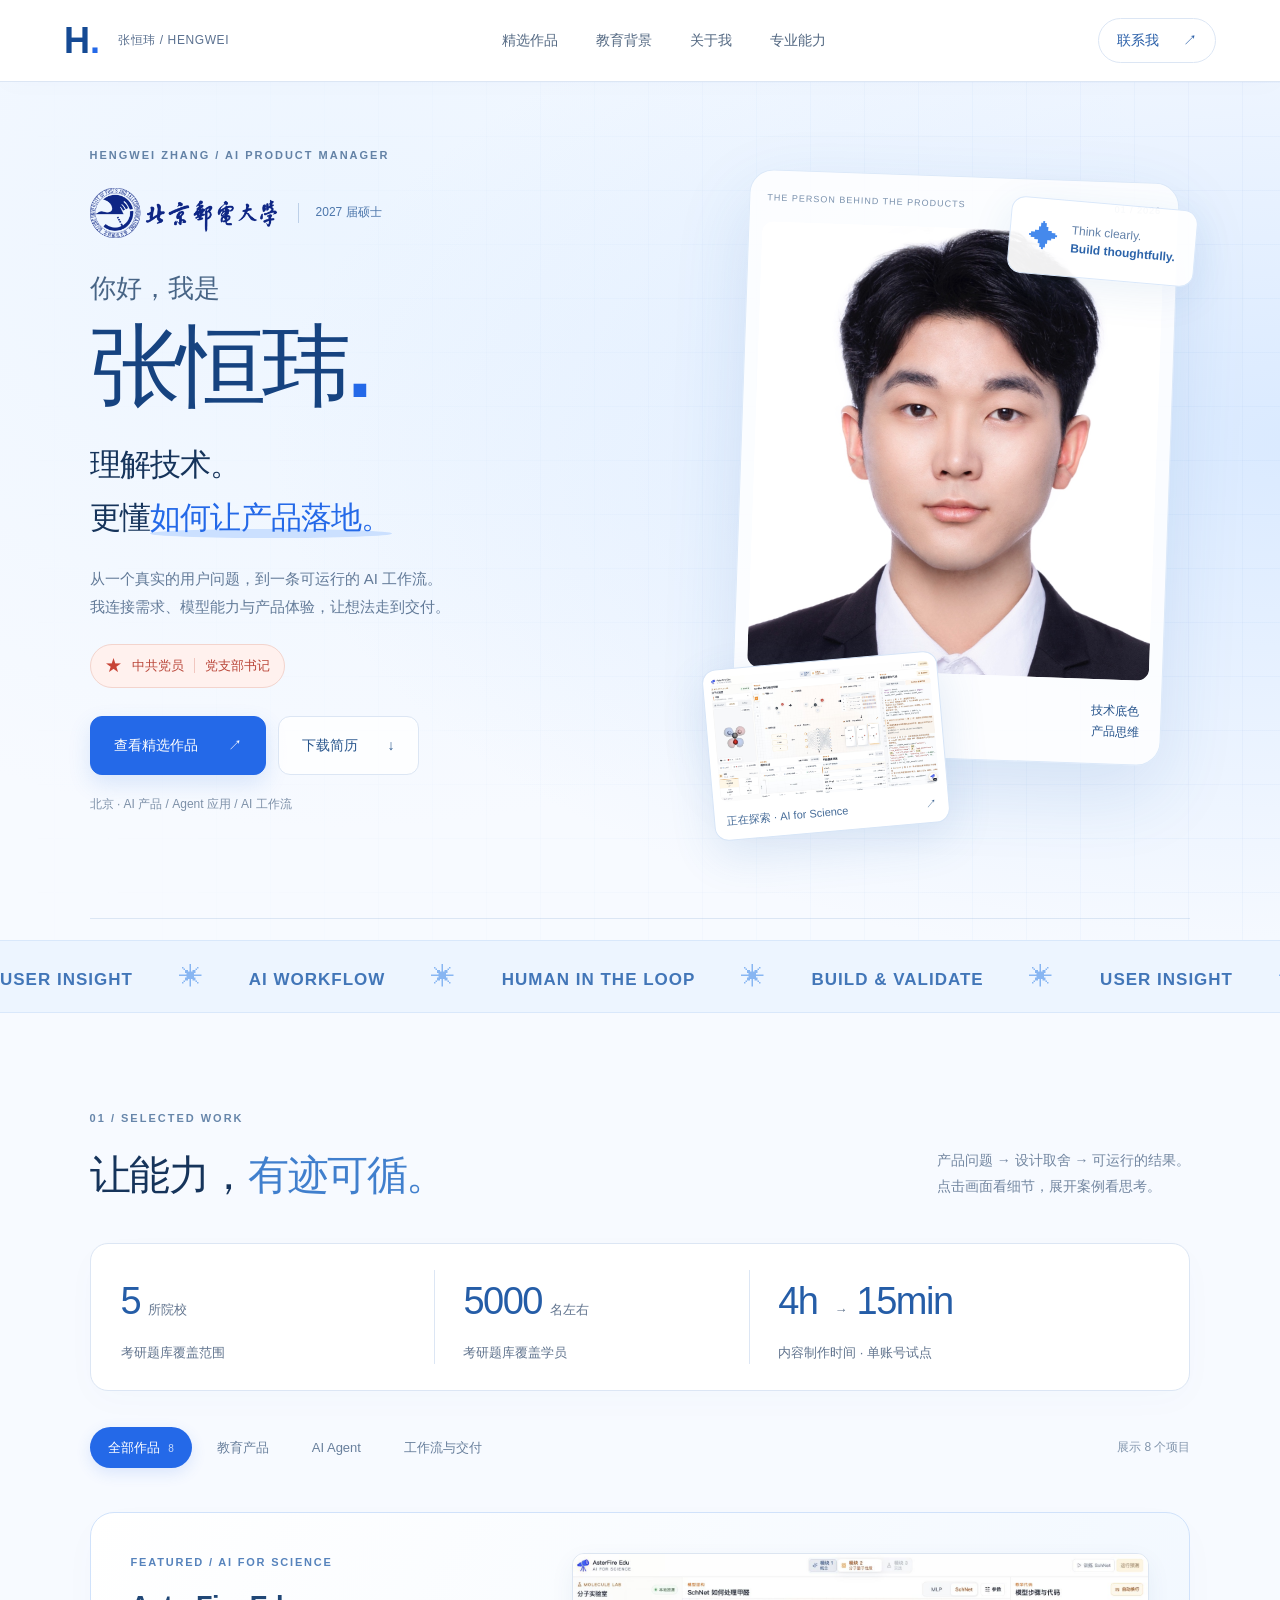
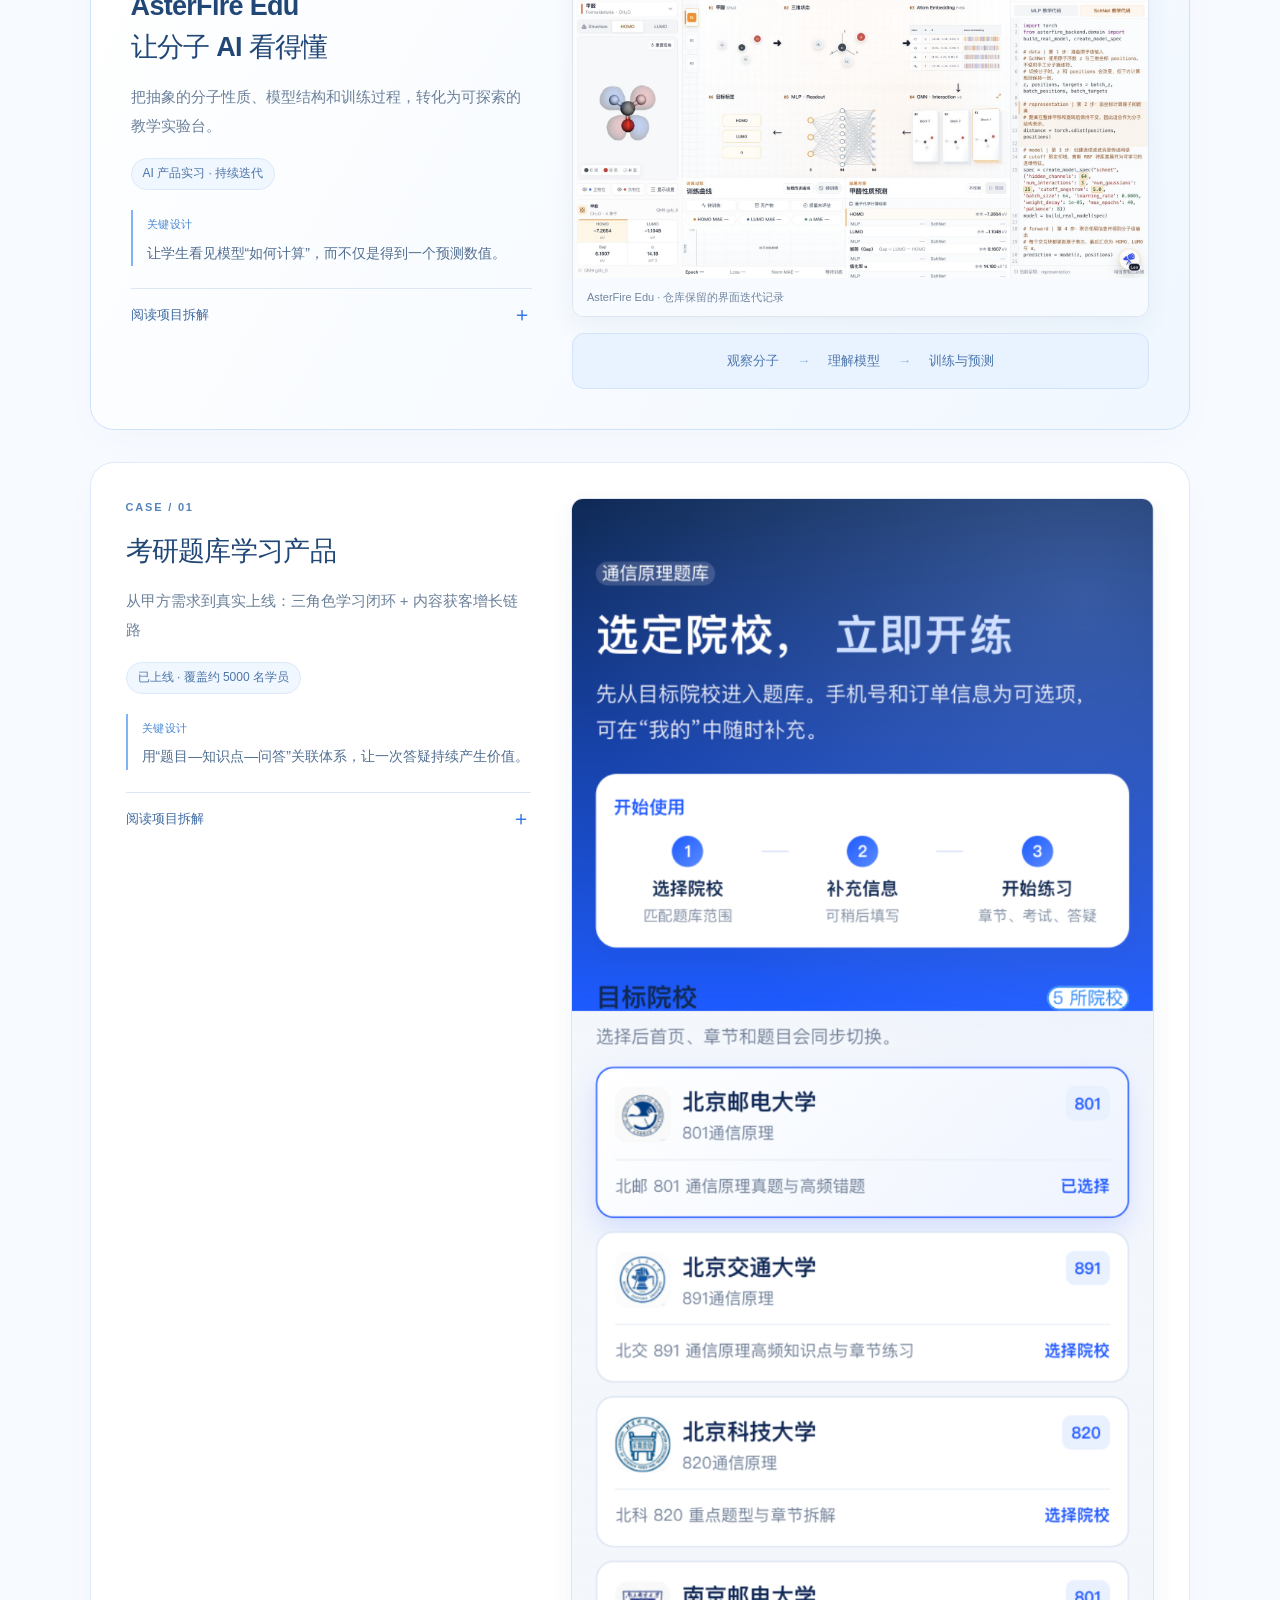
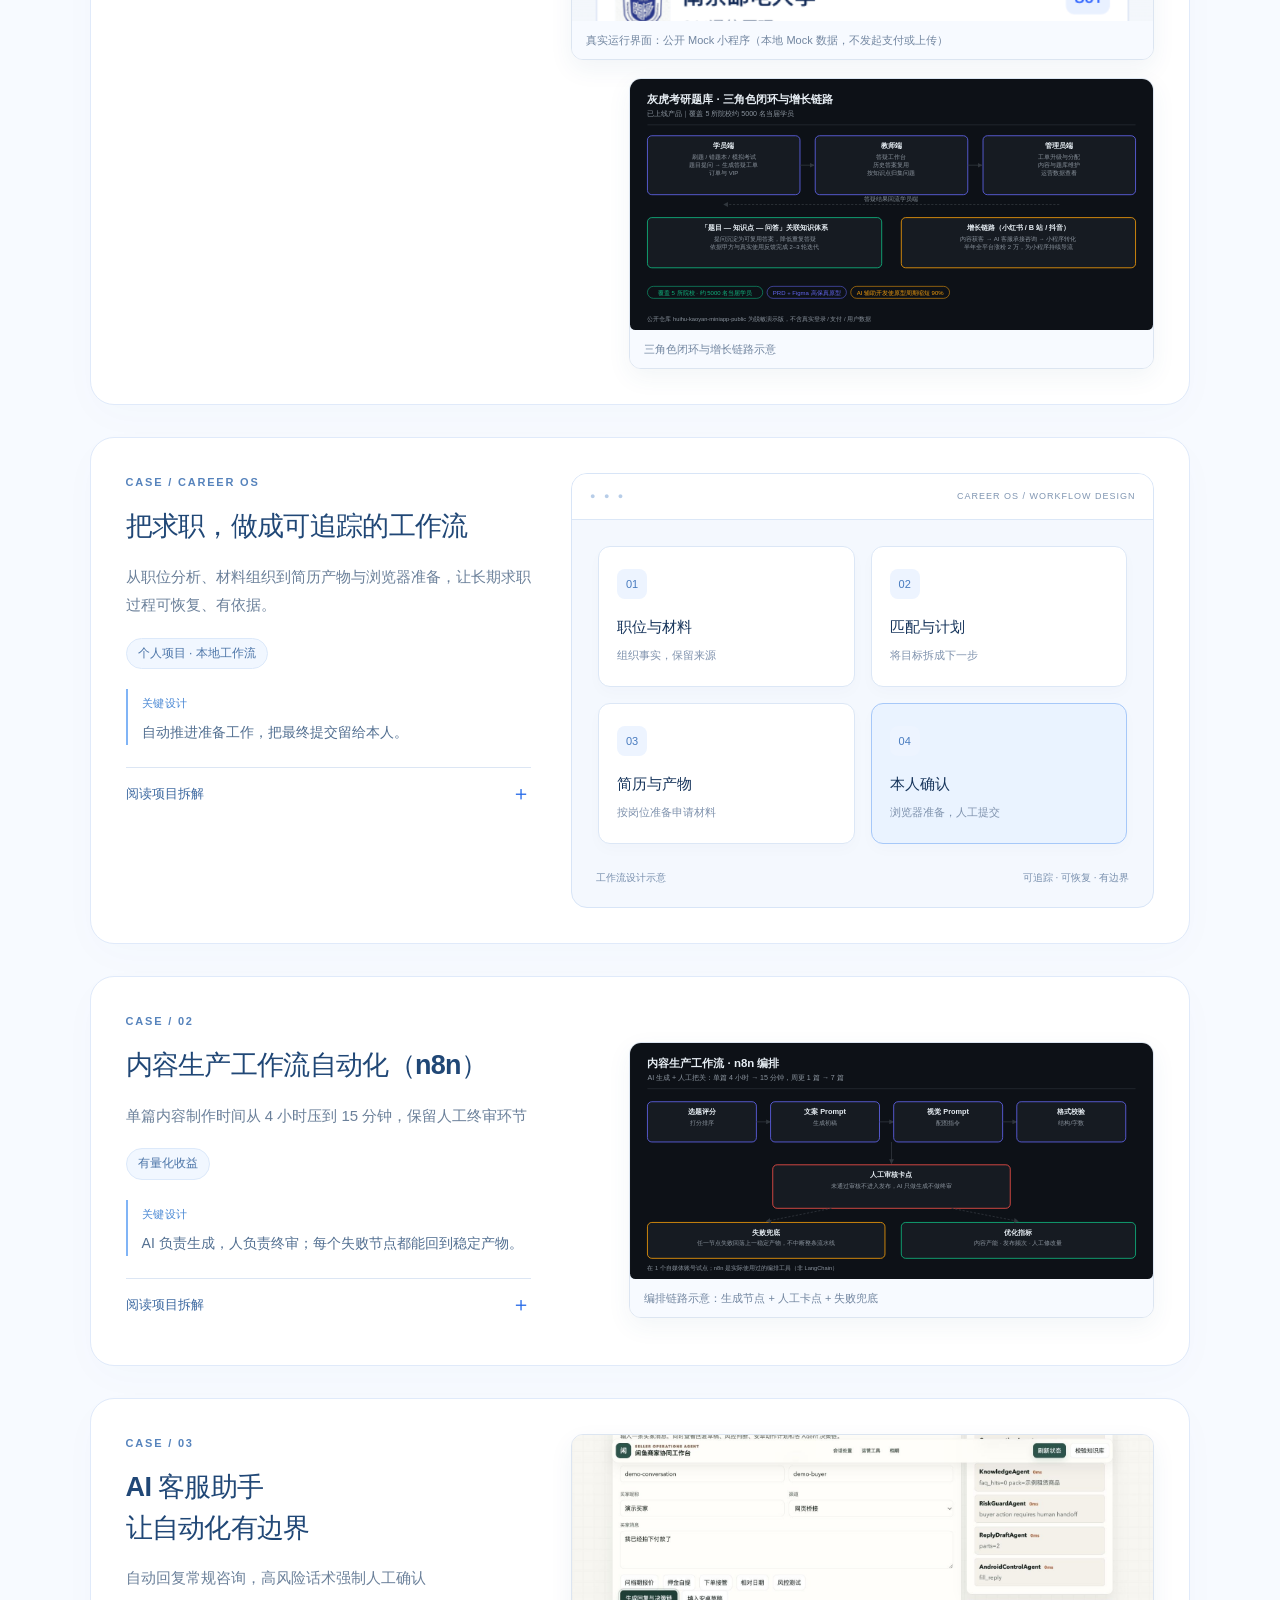
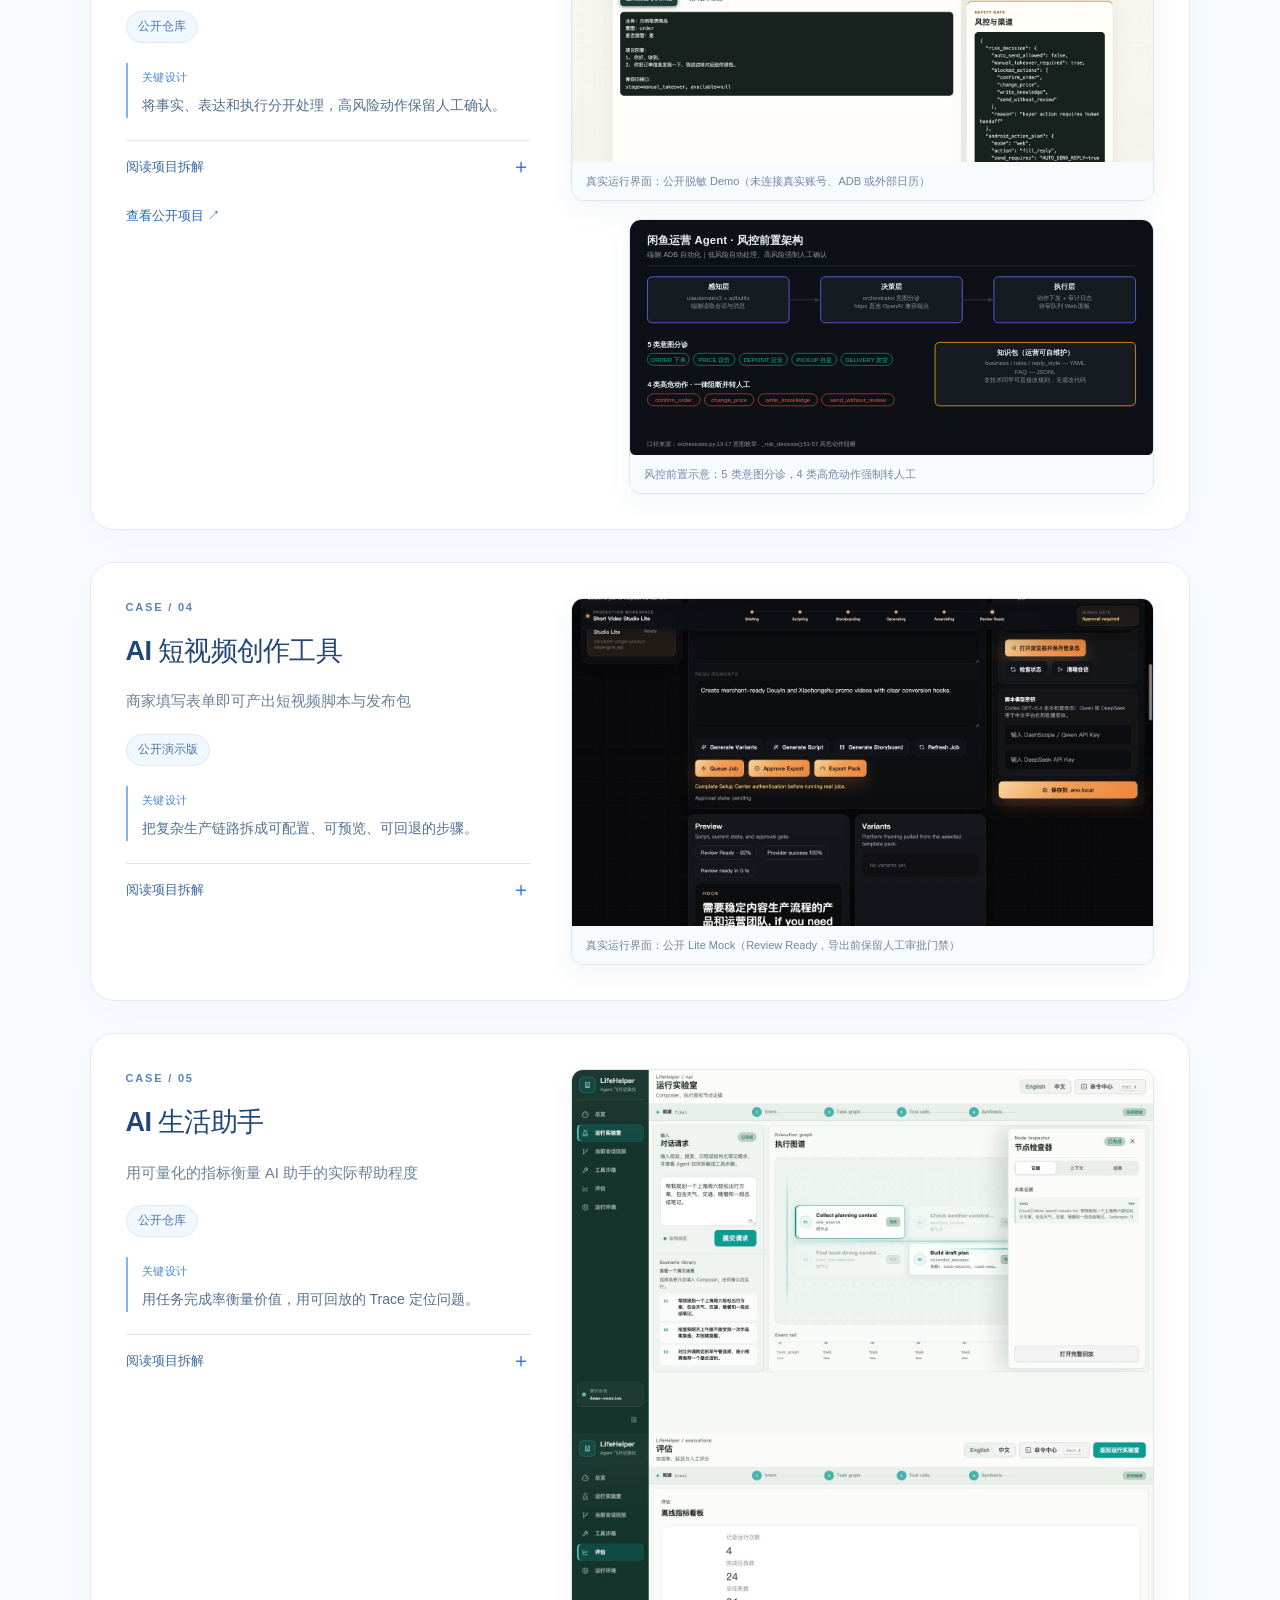
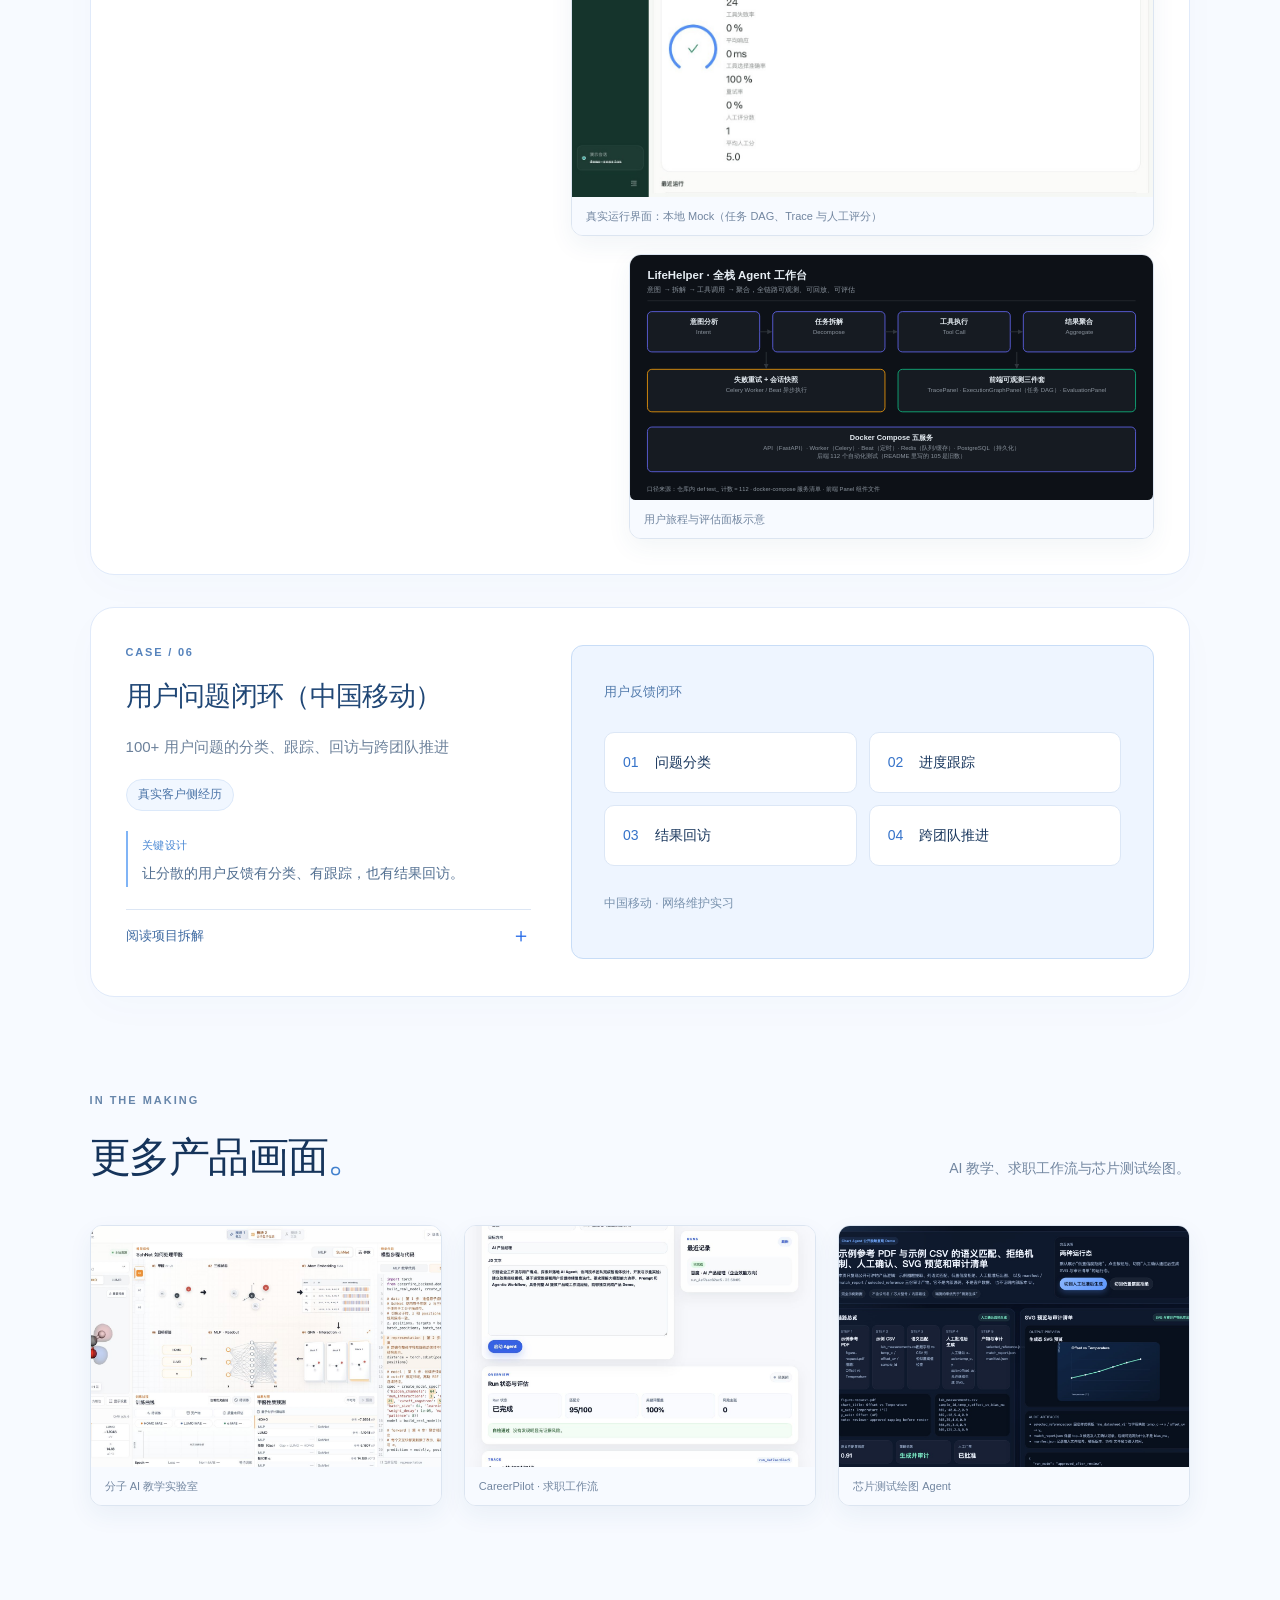
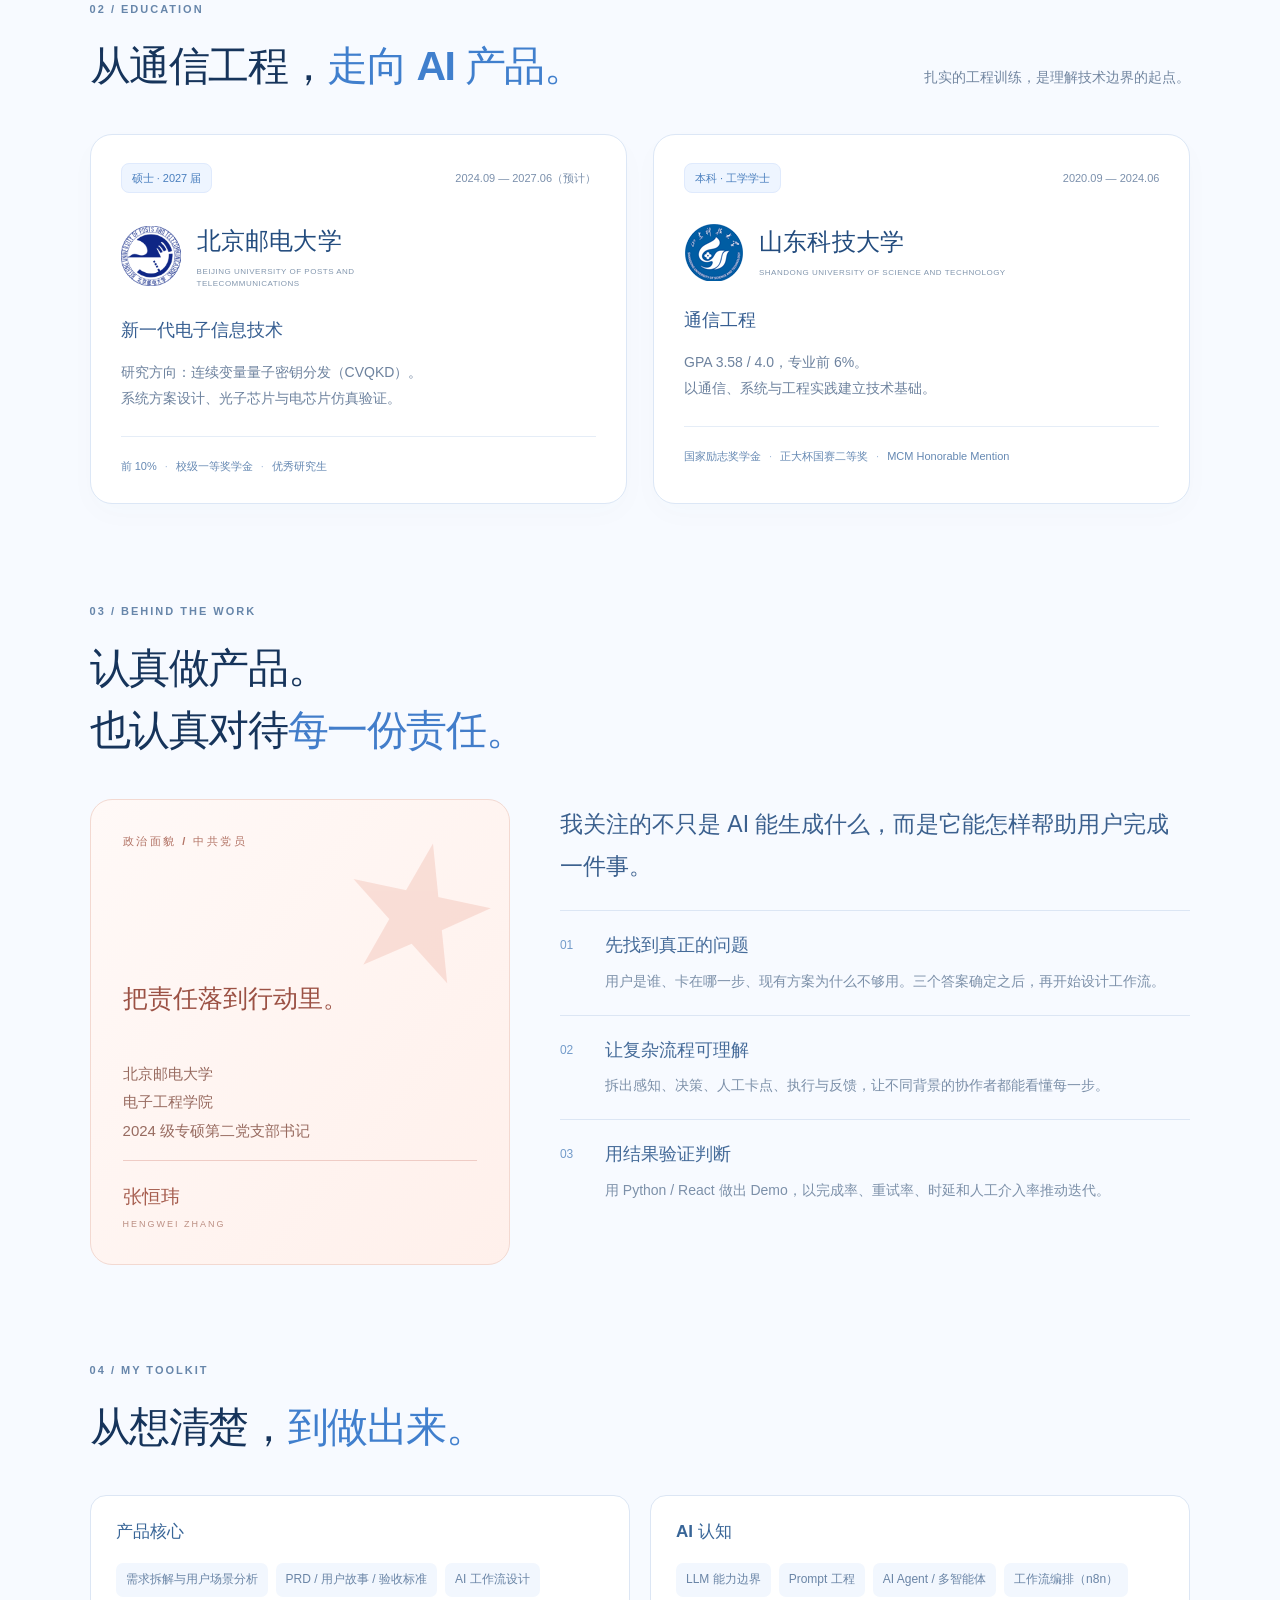
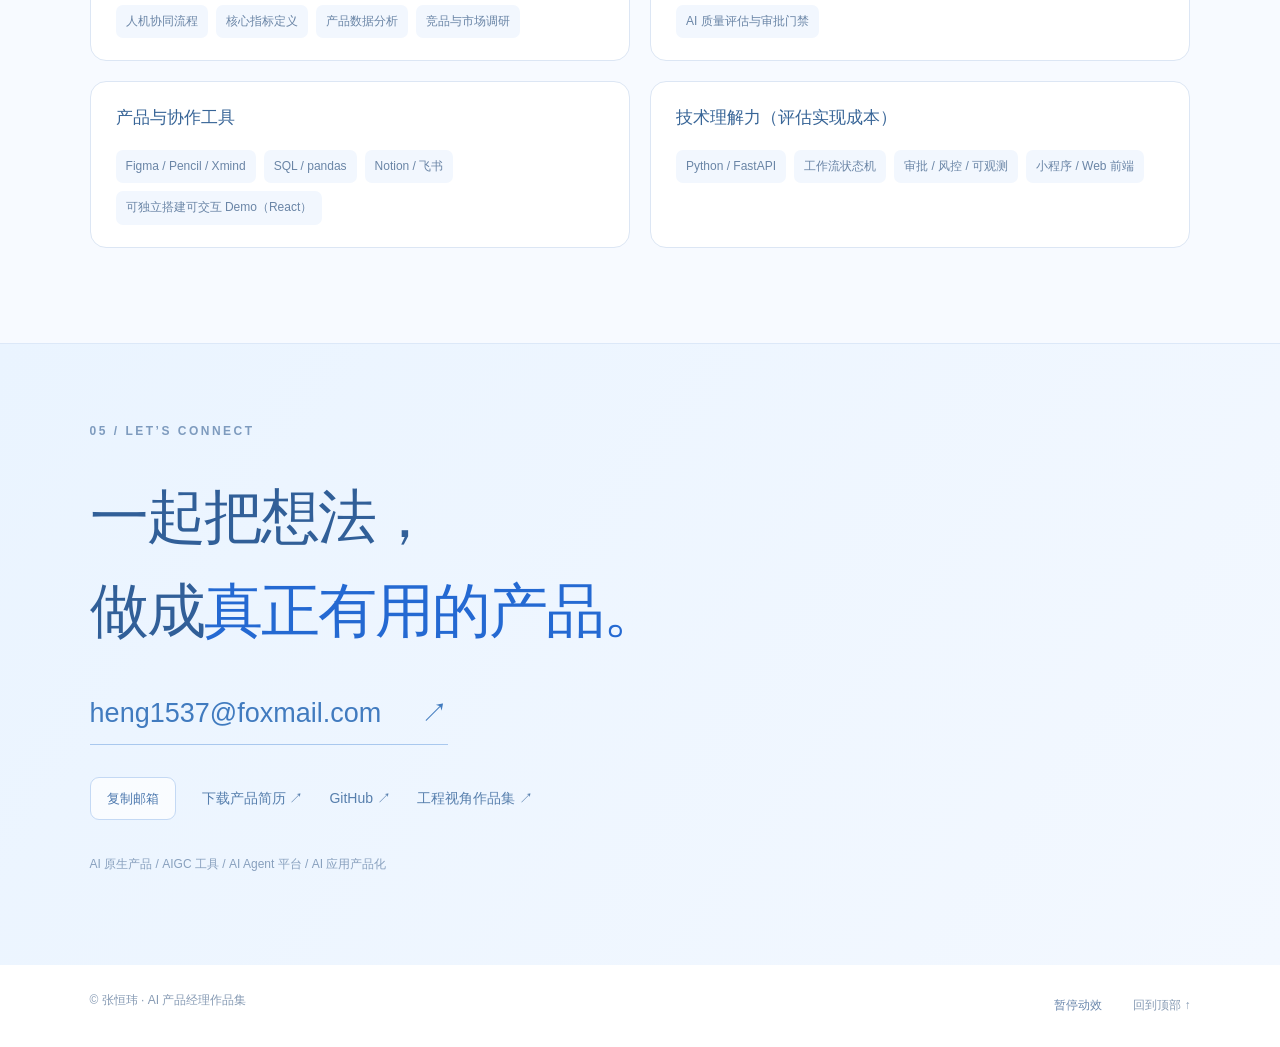
==== commit c3c0ab4f: "Polish blue-white portfolio with verified education, official school marks and project exploration" ====
--- a/index.html
+++ b/index.html
@@ -1,13 +1,11 @@
 <!DOCTYPE html>
-<html lang="zh-CN"><head><meta charset="UTF-8"><meta name="viewport" content="width=device-width, initial-scale=1"><meta name="description" content="张恒玮，北邮2027届硕士，中共党员、党支部书记。AI产品经理作品集：需求拆解、AI工作流、人机协同与产品交付。"><meta name="theme-color" content="#101010"><title>张恒玮 · AI 产品经理作品集</title><link rel="stylesheet" href="style.css"><link rel="icon" href="data:image/svg+xml,%3Csvg xmlns='http://www.w3.org/2000/svg' viewBox='0 0 64 64'%3E%3Crect width='64' height='64' rx='14' fill='%23e44032'/%3E%3Ctext x='32' y='45' text-anchor='middle' font-size='42' font-family='sans-serif' fill='white'%3EH%3C/text%3E%3C/svg%3E"><script src="script.js" defer></script></head>
+<html lang="zh-CN"><head><meta charset="UTF-8"><meta name="viewport" content="width=device-width, initial-scale=1"><meta name="description" content="张恒玮，北邮2027届硕士，中共党员、党支部书记。AI产品经理作品集：需求拆解、AI工作流、人机协同与产品交付。"><meta name="theme-color" content="#f7faff"><title>张恒玮 · AI 产品经理 | 北邮硕士 · 2027 届</title><link rel="stylesheet" href="style.css"><link rel="icon" href="data:image/svg+xml,%3Csvg xmlns='http://www.w3.org/2000/svg' viewBox='0 0 64 64'%3E%3Crect width='64' height='64' rx='14' fill='%232563eb'/%3E%3Ctext x='32' y='45' text-anchor='middle' font-size='42' font-family='sans-serif' fill='white'%3EH%3C/text%3E%3C/svg%3E"><script src="script.js" defer></script></head>
 <body><a class="skip" href="#projects">跳转到项目</a><div class="reading-progress" aria-hidden="true"></div>
-<header class="header"><a class="wordmark" href="#home" aria-label="张恒玮，首页">H<span>.</span><span class="wordmark-name">张恒玮 / HENGWEI</span></a><nav aria-label="主导航"><a href="#projects">精选作品</a><a href="#about">关于我</a><a href="#skills">能力</a></nav><a class="header-contact" href="#contact">联系我 <span>↗</span></a></header>
-<main><section class="hero" id="home"><div class="hero-grid" aria-hidden="true"></div><div class="hero-content"><p class="eyebrow">AI PRODUCT MANAGER / PORTFOLIO</p><div class="identity"><span class="identity-star" aria-hidden="true">★</span><strong>中共党员</strong><span class="identity-divider"></span><span>党支部书记</span></div><h1>你好，我是<br><span class="name">张恒玮<span class="name-dot">.</span></span></h1><p class="hero-line">把复杂技术，<br>做成<span>好用的产品。</span></p><p class="hero-description">北京邮电大学硕士 · 2027 届 · 北京<br>需求拆解 / AI 工作流 / 人机协同 / Demo 验证</p><div class="hero-actions"><a class="button primary" href="#projects">探索我的作品 <span>↓</span></a><a class="button secondary" href="resume-pm.pdf">下载简历 <span>↗</span></a></div></div><div class="portrait-stage"><div class="portrait-index">01 / ABOUT THE BUILDER</div><img class="portrait" src="assets/hengwei-portrait.jpeg" alt="张恒玮的个人肖像，白衬衫与深色西装" width="1152" height="1536" fetchpriority="high"><div class="portrait-caption"><span>张恒玮 <small>HENGWEI ZHANG</small></span><span>BUPT<br>CLASS OF 2027</span></div><div class="portrait-label">技术理解 × 产品思考</div></div><div class="hero-bottom"><span>从用户问题出发，走到真实交付。</span><a href="#projects">SCROLL TO EXPLORE ↓</a></div></section>
-<div class="ticker" aria-hidden="true"><div>PRODUCT THINKING <b>✳</b> AI WORKFLOW <b>✳</b> BUILD & VALIDATE <b>✳</b> HUMAN IN THE LOOP <b>✳</b> PRODUCT THINKING <b>✳</b> AI WORKFLOW <b>✳</b> BUILD & VALIDATE <b>✳</b> HUMAN IN THE LOOP <b>✳</b></div></div>
-<section class="work-section" id="projects"><div class="section-heading reveal"><div><span class="eyebrow">01 / SELECTED WORK</span><h2>用作品，<span>回答问题。</span></h2></div><p>从需求、设计决策到验证结果。<br>每一个项目，都有自己的解题过程。</p></div><div class="work-metrics reveal"><div><strong>5<span>所院校</span></strong><p>考研题库覆盖范围</p></div><div><strong>5000<span>名左右</span></strong><p>考研题库覆盖学员</p></div><div><strong>4h <span>→</span> 15min</strong><p>内容制作时间 · 单账号试点</p></div></div>
-<article class="project reveal" id="project-1"><div class="project-info"><span class="eyebrow">CASE / 01</span><h3>考研题库学习产品</h3><p class="project-tag">从甲方需求到真实上线：三角色学习闭环 + 内容获客增长链路</p><span class="status">已上线 · 覆盖约 5000 名学员</span><details><summary>阅读项目拆解 <span>＋</span></summary><div class="case-body"><div class="blk"><p class="blk-label">痛点</p><p class="blk-text">调研中三类角色各有卡点：学员碎片时间刷题需求强但传统题库产品重、答疑链路长；教师端群内答疑分散重复；运营端内容生产耗时。</p></div><div class="blk"><p class="blk-label">我的方案</p><p class="blk-text">面向学员、教师、运营<strong>三类角色</strong>做调研，设计<strong>学员刷题 / 教师答疑 / 管理员工单</strong>三角色闭环；构建「题目 — 知识点 — 问答」关联知识体系，让一次答疑的结果可以被后续复用。</p></div><div class="blk"><ul class="pts"><li><strong>交付物</strong>：业务流程、功能清单、PRD、Figma 高保真原型、功能结构图、用户流程图、版本迭代记录、后端联调接口清单</li><li><strong>真实规模</strong>：覆盖 5 所院校约 5000 名当届学员，协同后端完成接口联调与上线</li><li><strong>迭代闭环</strong>：依据甲方与真实使用反馈完成 2–3 轮迭代</li><li><strong>增长链路</strong>：负责小红书 / B 站 / 抖音渠道运营，半年全平台涨粉 2 万，持续为小程序导流</li><li><strong>数据闭环</strong>：以私信咨询量与私域转化量为核心指标复盘内容表现，据此调整发布节奏与时段、为高咨询量内容配套 AI 客服话术承接；咨询转化量提升约 30%，答疑响应由人工在线时段的间断回复变为 24 小时承接</li><li><strong>效率</strong>：AI 辅助开发使原型周期缩短约 90%</li></ul></div><ul class="tags"><li>需求调研</li><li>PRD / 原型</li><li>多角色流程</li><li>上线交付</li><li>增长闭环</li><li>教育产品</li></ul><div class="btns" style="margin-top:18px"><a class="btn" href="https://github.com/galanime/huihu-kaoyan-miniapp-public" target="_blank" rel="noopener">脱敏演示版仓库 →</a></div></div></details></div><div class="project-media"><figure class="figure runtime-evidence"><img src="assets/huihu-student-entry-runtime.png" alt="北京灰虎研题教育公开 Mock 小程序在微信开发者工具中的真实运行界面" loading="lazy"/><figcaption>真实运行界面：公开 Mock 小程序（本地 Mock 数据，不发起支付或上传）</figcaption></figure><figure class="figure"><img src="assets/huihu-flow.svg" alt="三角色闭环与增长链路示意" loading="lazy"/><figcaption>三角色闭环与增长链路示意</figcaption></figure></div></article><article class="project reveal" id="project-2"><div class="project-info"><span class="eyebrow">CASE / 02</span><h3>内容生产工作流自动化（n8n）</h3><p class="project-tag">单篇内容制作时间从 4 小时压到 15 分钟，保留人工终审环节</p><span class="status">有量化收益</span><details><summary>阅读项目拆解 <span>＋</span></summary><div class="case-body"><div class="blk"><p class="blk-label">痛点</p><p class="blk-text">内容团队要保证周更频次，但选题、文案、配图、格式校验全靠人工串，单篇耗时长；一旦全自动化又容易产出不能用的内容。</p></div><div class="blk"><p class="blk-label">我的方案</p><p class="blk-text">用 n8n 编排「<strong>选题评分 → 文案 / 视觉 Prompt → 格式校验 → 人工审核 → 失败兜底</strong>」工作流：AI 负责生成，人负责终审，任一节点失败回落上一稳定产物，不中断整条流水线。</p></div><div class="blk"><p class="blk-label">验证与成果</p><p class="blk-text">在 1 个自媒体账号试点：<strong>单篇制作由约 4 小时缩短至 15 分钟，周更由 1 篇提升至 7 篇</strong>；以内容产能、发布频次、人工修改量作为优化指标。</p></div><ul class="tags"><li>工作流编排</li><li>n8n</li><li>人机协同</li><li>效率量化</li><li>AIGC</li></ul></div></details></div><div class="project-media"><figure class="figure"><img src="assets/n8n-content-workflow.svg" alt="编排链路示意：生成节点 + 人工卡点 + 失败兜底" loading="lazy"/><figcaption>编排链路示意：生成节点 + 人工卡点 + 失败兜底</figcaption></figure></div></article><article class="project reveal" id="project-3"><div class="project-info"><span class="eyebrow">CASE / 03</span><h3>AI 客服助手（人机协同）</h3><p class="project-tag">自动回复常规咨询，高风险话术强制人工确认</p><span class="status">公开仓库</span><details><summary>阅读项目拆解 <span>＋</span></summary><div class="case-body"><div class="blk"><p class="blk-label">痛点</p><p class="blk-text">账号私信 / 评论量大，人工回复不及时导致流失；但全自动回复容易触发平台风控或话术违规，账号风险高。</p></div><div class="blk"><p class="blk-label">我的方案</p><p class="blk-text">设计<strong>感知 → 分诊 → 拟人化改写 → 人工审批 → 执行 → 学习同步</strong>的人机协同流程：低风险常规问题自动处理，高风险动作强制进入人工卡点。</p></div><div class="blk"><ul class="pts"><li><strong>核心取舍</strong>：主动牺牲自动化率换账号安全 —— 改价、确认订单等高危动作即使模型判断正确也一律转人工，个人商家承受不起一次封号，自动化率不是这个场景的北极星指标</li><li><strong>可解释</strong>：每条自动回复都记录意图判定与风控决策依据，可解释、可回放、可审计</li><li><strong>运营可自维护</strong>：话术库与策略解耦为 YAML 知识包 + FAQ JSONL，非技术运营同学能自己维护规则</li><li><strong>验证</strong>：待审队列 + 审计日志的 Web 面板承载运营日常；17 个自动化测试覆盖核心分诊与风控逻辑</li></ul></div><ul class="tags"><li>人机协同</li><li>风控设计</li><li>审批闭环</li><li>可解释性</li><li>运营效率</li></ul></div></details></div><div class="project-media"><figure class="figure runtime-evidence"><img src="assets/xianyu-agent-runtime.jpg" alt="闲鱼 AI 客服 Agent 公开脱敏 Demo 的真实运行界面" loading="lazy"/><figcaption>真实运行界面：公开脱敏 Demo（未连接真实账号、ADB 或外部日历）</figcaption></figure><figure class="figure"><img src="assets/xianyu-riskguard.svg" alt="风控前置示意：5 类意图分诊，4 类高危动作强制转人工" loading="lazy"/><figcaption>风控前置示意：5 类意图分诊，4 类高危动作强制转人工</figcaption></figure></div></article><article class="project reveal" id="project-4"><div class="project-info"><span class="eyebrow">CASE / 04</span><h3>AI 短视频创作工具</h3><p class="project-tag">商家填写表单即可产出短视频脚本与发布包</p><span class="status">公开演示版</span><details><summary>阅读项目拆解 <span>＋</span></summary><div class="case-body"><div class="blk"><p class="blk-label">痛点</p><p class="blk-text">中小商家想做短视频获客，但不会写脚本、不懂剪辑，外包一条成本高、周期长，导致大量商家放弃视频渠道。</p></div><div class="blk"><p class="blk-label">我的方案</p><p class="blk-text">把短视频生产拆解为 <strong>brief → 脚本 → 分镜 → 发布包</strong> 的标准化工作流，每一步都是可配置、可预览、可回退的节点；用多智能体分别负责文案、视觉与结构，商家侧的操作简化为填写一份表单。</p></div><div class="blk"><ul class="pts"><li><strong>质量门禁</strong>：人工审批前置，未审批的任务不可进入导出阶段，内容风险由流程规则拦截</li><li><strong>双版本策略</strong>：Lite 版用于 0 成本演示与获客，Pro 版面向付费商用，能力边界清晰</li><li><strong>降级与成本控制</strong>：mock Provider + 降级链路，无付费 API 也能完整跑通，验证期 0 成本</li><li><strong>验证</strong>：独立完成可交互 Demo 并跑通全链路，沉淀界面教程与 Prompt 知识库；21 个自动化测试保证迭代不回退</li></ul></div><ul class="tags"><li>需求拆解</li><li>AI 工作流</li><li>审批门禁</li><li>双版本策略</li><li>AIGC</li></ul><div class="btns" style="margin-top:18px"><a class="btn" href="https://github.com/galanime/short-video-studio-lite" target="_blank" rel="noopener">GitHub →</a></div></div></details></div><div class="project-media"><figure class="figure runtime-evidence"><img src="assets/short-video-review-ready.png" alt="Short Video Studio Lite 公开 Lite Mock 的真实运行界面" loading="lazy"/><figcaption>真实运行界面：公开 Lite Mock（Review Ready，导出前保留人工审批门禁）</figcaption></figure></div></article><article class="project reveal" id="project-5"><div class="project-info"><span class="eyebrow">CASE / 05</span><h3>AI 生活助手</h3><p class="project-tag">用可量化的指标衡量 AI 助手的实际帮助程度</p><span class="status">公开仓库</span><details><summary>阅读项目拆解 <span>＋</span></summary><div class="case-body"><div class="blk"><p class="blk-label">痛点</p><p class="blk-text">AI 助手能对话但完成不了任务是常见情况，用户描述不清具体问题在哪，团队也缺少判断优化方向的依据，根本原因是没有一套可量化的体验评估方法。</p></div><div class="blk"><p class="blk-label">我的方案</p><p class="blk-text">设计<strong>意图识别 → 任务拆解 → 工具调用 → 结果聚合</strong>的完整用户旅程，并定义完成率、重试率、端到端时延、人工评分等核心体验指标。</p></div><div class="blk"><ul class="pts"><li><strong>核心指标定义</strong>：北极星指标定为任务完成率，而不是回复率</li><li><strong>评估面板</strong>：评估仪表盘 + 人工评分入口，用数据驱动迭代意图识别与工具选择策略</li><li><strong>过程可视化</strong>：任务 DAG + Trace + 会话回放，让非技术干系人看懂决策链路，降低验收成本</li><li><strong>验证</strong>：112 个自动化测试保障体验不回退；评估体系可迁移到任何 Agent 类产品</li></ul></div><ul class="tags"><li>核心指标</li><li>评估体系</li><li>数据分析</li><li>AI Agent</li><li>体验设计</li></ul><div class="btns" style="margin-top:18px"><a class="btn" href="https://github.com/galanime/LifeHelper" target="_blank" rel="noopener">GitHub →</a></div></div></details></div><div class="project-media"><figure class="figure runtime-evidence"><img src="assets/lifehelper-runtime.jpg" alt="LifeHelper 本地 Mock 的真实运行界面，展示任务 DAG、Trace 与人工评分" loading="lazy"/><figcaption>真实运行界面：本地 Mock（任务 DAG、Trace 与人工评分）</figcaption></figure><figure class="figure"><img src="assets/lifehelper-stack.svg" alt="用户旅程与评估面板示意" loading="lazy"/><figcaption>用户旅程与评估面板示意</figcaption></figure></div></article><article class="project reveal" id="project-6"><div class="project-info"><span class="eyebrow">CASE / 06</span><h3>用户问题闭环（中国移动）</h3><p class="project-tag">100+ 用户问题的分类、跟踪、回访与跨团队推进</p><span class="status">真实客户侧经历</span><details><summary>阅读项目拆解 <span>＋</span></summary><div class="case-body"><div class="blk"><p class="blk-label">背景</p><p class="blk-text">中国移动河南公司分公司网络维护实习（本科寒假，2024.02–2024.03）：一线用户问题分散在多个渠道，处理进度不透明，跨团队推进容易断链。</p></div><div class="blk"><p class="blk-label">我做的事</p><p class="blk-text">跟进 <strong>100+ 个用户问题反馈与处理进度</strong>，建立问题处理台账，跑通「分类 → 进度跟踪 → 结果回访 → 跨团队推进」闭环。</p></div><div class="blk"><p class="blk-label">结果</p><p class="blk-text">问题<strong>解决率 98%</strong>、<strong>满意度 95%</strong>；另完成 20+ 个基站巡检，排查出 3 处潜在设备隐患。</p></div><ul class="tags"><li>用户反馈闭环</li><li>问题分级</li><li>跨团队推进</li><li>满意度度量</li></ul></div></details></div><div class="project-media"><div class="service-visual"><span>用户反馈闭环</span><ol><li>问题分类</li><li>进度跟踪</li><li>结果回访</li><li>跨团队推进</li></ol><p>中国移动 · 网络维护实习</p></div></div></article>
-</section><section class="more-work"><div class="section-heading reveal"><div><span class="eyebrow">IN THE MAKING</span><h2>更多产品画面<span>。</span></h2></div><p>AI 教学、求职工作流与芯片测试绘图。</p></div><div class="gallery reveal"><figure><img src="assets/demo2-molecular-lab.jpg" alt="分子 AI 教学实验室界面" loading="lazy"><figcaption>分子 AI 教学实验室</figcaption></figure><figure><img src="assets/careerpilot-baidu-run.jpg" alt="CareerPilot 求职工作流运行界面" loading="lazy"><figcaption>CareerPilot · 求职工作流</figcaption></figure><figure><img src="assets/chart-agent-public-runtime.jpg" alt="芯片测试绘图 Agent 运行界面" loading="lazy"><figcaption>芯片测试绘图 Agent</figcaption></figure></div></section>
-<section class="about-section" id="about"><div class="about-title reveal"><span class="eyebrow">02 / BEHIND THE WORK</span><h2>有技术底色。<br>也有<span>责任担当。</span></h2></div><div class="about-grid"><div class="identity-card reveal"><span class="eyebrow">政治面貌 / 中共党员</span><span class="large-star" aria-hidden="true">★</span><h3>把责任落到行动里。</h3><p>北京邮电大学<br>电子工程学院<br>2024 级专硕第二党支部书记</p><div class="identity-signature">张恒玮 <span>HENGWEI ZHANG</span></div></div><div class="methodology reveal"><p class="about-intro">我关注的不只是 AI 能生成什么，而是它能怎样帮助用户完成一件事。</p><div><span>01</span><h3>先找到真正的问题</h3><p>用户是谁、卡在哪一步、现有方案为什么不够用。三个答案确定之后，再开始设计工作流。</p></div><div><span>02</span><h3>让复杂流程可理解</h3><p>拆出感知、决策、人工卡点、执行与反馈，让不同背景的协作者都能看懂每一步。</p></div><div><span>03</span><h3>用结果验证判断</h3><p>用 Python / React 做出 Demo，以完成率、重试率、时延和人工介入率推动迭代。</p></div></div></div></section>
-<section class="skills-section" id="skills"><div class="section-heading reveal"><div><span class="eyebrow">03 / MY TOOLKIT</span><h2>从想清楚，<span>到做出来。</span></h2></div></div><div class="skills-grid reveal"><div class="grp"><p class="grp-label">产品核心</p><ul class="tags"><li>需求拆解与用户场景分析</li><li>PRD / 用户故事 / 验收标准</li><li>AI 工作流设计</li><li>人机协同流程</li><li>核心指标定义</li><li>产品数据分析</li><li>竞品与市场调研</li></ul></div><div class="grp"><p class="grp-label">AI 认知</p><ul class="tags"><li>LLM 能力边界</li><li>Prompt 工程</li><li>AI Agent / 多智能体</li><li>工作流编排（n8n）</li><li>AI 质量评估与审批门禁</li></ul></div><div class="grp"><p class="grp-label">产品与协作工具</p><ul class="tags"><li>Figma / Pencil / Xmind</li><li>SQL / pandas</li><li>Notion / 飞书</li><li>可独立搭建可交互 Demo（React）</li></ul></div><div class="grp"><p class="grp-label">技术理解力（评估实现成本）</p><ul class="tags"><li>Python / FastAPI</li><li>工作流状态机</li><li>审批 / 风控 / 可观测</li><li>小程序 / Web 前端</li></ul></div>
+<header class="header"><a class="wordmark" href="#home" aria-label="张恒玮，首页">H<span>.</span><span class="wordmark-name">张恒玮 / HENGWEI</span></a><button class="menu-toggle" aria-expanded="false" aria-controls="main-nav" aria-label="展开导航">☰</button><nav id="main-nav" aria-label="主导航"><a href="#projects">精选作品</a><a href="#education">教育背景</a><a href="#about">关于我</a><a href="#skills">专业能力</a></nav><a class="header-contact" href="#contact">联系我 <span>↗</span></a></header>
+<main><section class="hero" id="home"><div class="hero-grid" aria-hidden="true"></div><div class="hero-content"><p class="eyebrow">HENGWEI ZHANG / AI PRODUCT MANAGER</p><div class="hero-school"><img src="assets/bupt-official.png" width="340" height="92" alt="北京邮电大学官方校徽与校名"><span>2027 届硕士</span></div><h1>你好，我是<span class="name">张恒玮<span class="name-dot">.</span></span></h1><p class="hero-line">理解技术。<br>更懂<span class="blue-underline">如何让产品落地。</span></p><p class="hero-description">从一个真实的用户问题，到一条可运行的 AI 工作流。<br>我连接需求、模型能力与产品体验，让想法走到交付。</p><div class="identity"><span class="identity-star" aria-hidden="true">★</span><strong>中共党员</strong><span class="identity-divider"></span><span>党支部书记</span></div><div class="hero-actions"><a class="button primary" href="#projects">查看精选作品 <span>↗</span></a><a class="button secondary" href="resume-pm.pdf">下载简历 <span>↓</span></a></div><p class="hero-location">北京 · AI 产品 / Agent 应用 / AI 工作流</p></div><div class="portrait-stage"><div class="portrait-frame"><div class="portrait-index"><span>THE PERSON BEHIND THE PRODUCTS</span><span>01 / 2026</span></div><img class="portrait" src="assets/hengwei-portrait.jpeg" alt="张恒玮的个人肖像，白衬衫与深色西装" width="1152" height="1536" fetchpriority="high"><div class="portrait-caption"><span>张恒玮 <small>HENGWEI ZHANG</small></span><span>技术底色<br>产品思维</span></div></div><div class="floating-label"><span aria-hidden="true">✦</span><div>Think clearly.<br><strong>Build thoughtfully.</strong></div></div><a class="hero-preview" href="#project-asterfire"><img src="assets/demo2-molecular-lab.jpg" alt="AsterFire Edu 分子教学实验台界面" width="360" height="210"><span>正在探索 · AI for Science <b>↗</b></span></a></div><div class="hero-bottom"><span>PRODUCT THINKING × ENGINEERING MINDSET</span><a href="#projects">向下探索作品 <span>↓</span></a></div></section><div class="ticker"><div aria-hidden="true">USER INSIGHT <b>✳</b> AI WORKFLOW <b>✳</b> HUMAN IN THE LOOP <b>✳</b> BUILD & VALIDATE <b>✳</b> USER INSIGHT <b>✳</b> AI WORKFLOW <b>✳</b> HUMAN IN THE LOOP <b>✳</b> BUILD & VALIDATE <b>✳</b></div></div><section class="work-section" id="projects"><div class="section-heading reveal"><div><span class="eyebrow">01 / SELECTED WORK</span><h2>让能力，<span>有迹可循。</span></h2></div><p>产品问题 → 设计取舍 → 可运行的结果。<br>点击画面看细节，展开案例看思考。</p></div><div class="work-metrics reveal"><div><strong>5<span>所院校</span></strong><p>考研题库覆盖范围</p></div><div><strong>5000<span>名左右</span></strong><p>考研题库覆盖学员</p></div><div><strong>4h <span>→</span> 15min</strong><p>内容制作时间 · 单账号试点</p></div></div>
+<div class="project-toolbar reveal"><div class="project-filters" role="group" aria-label="按项目方向筛选"><button class="active" data-filter="all" aria-pressed="true">全部作品 <span>8</span></button><button data-filter="education" aria-pressed="false">教育产品</button><button data-filter="agent" aria-pressed="false">AI Agent</button><button data-filter="workflow" aria-pressed="false">工作流与交付</button></div><span class="project-count" aria-live="polite">展示 8 个项目</span></div><article class="project reveal featured" id="project-asterfire" data-category="education"><div class="project-info"><span class="eyebrow">FEATURED / AI FOR SCIENCE</span><h3>AsterFire Edu<br>让分子 AI 看得懂</h3><p class="project-tag">把抽象的分子性质、模型结构和训练过程，转化为可探索的教学实验台。</p><span class="status">AI 产品实习 · 持续迭代</span><div class="project-takeaway"><span>关键设计</span><p>让学生看见模型“如何计算”，而不仅是得到一个预测数值。</p></div><details><summary>阅读项目拆解 <span>＋</span></summary><div class="case-body"><div class="blk"><p class="blk-label">用户问题</p><p class="blk-text">分子几何、量子性质与神经网络之间的关系难以直观理解，学习者需要在讲解与实验中建立联系。</p></div><div class="blk"><p class="blk-label">我的工作</p><p class="blk-text">参与需求拆解、教学叙事、交互设计与 Demo 交付，将输入、几何构建、距离角度编码、模型学习和性质预测组织成连贯的观察流程。</p></div><div class="blk"><p class="blk-label">产品取舍</p><p class="blk-text">以固定教学分子降低操作门槛。清晰区分训练、产物、质量与预测状态；不可用的能力明确标识，不用模拟结果替代真实训练。</p></div><div class="blk"><p class="blk-label">实现与边界</p><p class="blk-text">现有实验台支持 MLP 与 DimeNet++、三维几何观察、真实训练和显式预测。AI 助教与代码练习等能力仍有规划项，当前不作为已上线成果。</p></div><ul class="tags"><li>AI 教学</li><li>交互叙事</li><li>MLP / DimeNet++</li><li>真实训练</li></ul></div></details></div><div class="project-media"><figure><img src="assets/demo2-molecular-lab.jpg" alt="AsterFire Edu 分子教学实验台历史迭代界面" loading="lazy" width="1600" height="900"><figcaption>AsterFire Edu · 仓库保留的界面迭代记录</figcaption></figure><div class="case-journey" aria-label="教学流程"><span>观察分子</span><i>→</i><span>理解模型</span><i>→</i><span>训练与预测</span></div></div></article><article class="project reveal" id="project-1" data-category="education"><div class="project-info"><span class="eyebrow">CASE / 01</span><h3>考研题库学习产品</h3><p class="project-tag">从甲方需求到真实上线：三角色学习闭环 + 内容获客增长链路</p><span class="status">已上线 · 覆盖约 5000 名学员</span><div class="project-takeaway"><span>关键设计</span><p>用“题目—知识点—问答”关联体系，让一次答疑持续产生价值。</p></div><details><summary>阅读项目拆解 <span>＋</span></summary><div class="case-body"><div class="blk"><p class="blk-label">痛点</p><p class="blk-text">调研中三类角色各有卡点：学员碎片时间刷题需求强但传统题库产品重、答疑链路长；教师端群内答疑分散重复；运营端内容生产耗时。</p></div><div class="blk"><p class="blk-label">我的方案</p><p class="blk-text">面向学员、教师、运营<strong>三类角色</strong>做调研，设计<strong>学员刷题 / 教师答疑 / 管理员工单</strong>三角色闭环；构建「题目 — 知识点 — 问答」关联知识体系，让一次答疑的结果可以被后续复用。</p></div><div class="blk"><ul class="pts"><li><strong>交付物</strong>：业务流程、功能清单、PRD、Figma 高保真原型、功能结构图、用户流程图、版本迭代记录、后端联调接口清单</li><li><strong>真实规模</strong>：覆盖 5 所院校约 5000 名当届学员，协同后端完成接口联调与上线</li><li><strong>迭代闭环</strong>：依据甲方与真实使用反馈完成 2–3 轮迭代</li><li><strong>增长链路</strong>：负责小红书 / B 站 / 抖音渠道运营，半年全平台涨粉 2 万，持续为小程序导流</li><li><strong>数据闭环</strong>：以私信咨询量与私域转化量为核心指标复盘内容表现，据此调整发布节奏与时段、为高咨询量内容配套 AI 客服话术承接；咨询转化量提升约 30%，答疑响应由人工在线时段的间断回复变为 24 小时承接</li><li><strong>效率</strong>：AI 辅助开发使原型周期缩短约 90%</li></ul></div><ul class="tags"><li>需求调研</li><li>PRD / 原型</li><li>多角色流程</li><li>上线交付</li><li>增长闭环</li><li>教育产品</li></ul><div class="btns" style="margin-top:18px"><a class="btn" href="https://github.com/galanime/huihu-kaoyan-miniapp-public" target="_blank" rel="noopener">脱敏演示版仓库 →</a></div></div></details></div><div class="project-media"><figure class="figure runtime-evidence"><img src="assets/huihu-student-entry-runtime.png" alt="北京灰虎研题教育公开 Mock 小程序在微信开发者工具中的真实运行界面" loading="lazy"/ width="780" height="1506"><figcaption>真实运行界面：公开 Mock 小程序（本地 Mock 数据，不发起支付或上传）</figcaption></figure><figure class="figure"><img src="assets/huihu-flow.svg" alt="三角色闭环与增长链路示意" loading="lazy"/><figcaption>三角色闭环与增长链路示意</figcaption></figure></div></article><article class="project reveal" id="project-career" data-category="agent"><div class="project-info"><span class="eyebrow">CASE / CAREER OS</span><h3>把求职，做成可追踪的工作流</h3><p class="project-tag">从职位分析、材料组织到简历产物与浏览器准备，让长期求职过程可恢复、有依据。</p><span class="status">个人项目 · 本地工作流</span><div class="project-takeaway"><span>关键设计</span><p>自动推进准备工作，把最终提交留给本人。</p></div><details><summary>阅读项目拆解 <span>＋</span></summary><div class="case-body"><div class="blk"><p class="blk-label">用户问题</p><p class="blk-text">职位来源分散、材料版本混乱，简历定制和填写准备容易重复劳动，也难以追踪信息依据。</p></div><div class="blk"><p class="blk-label">产品方案</p><p class="blk-text">以持久化工作流串联材料导入、职位评估、计划、简历生成与受控浏览器准备；业务事实与流程状态分别管理。</p></div><div class="blk"><p class="blk-label">关键取舍</p><p class="blk-text">简历表述需要可追溯依据；浏览器扩展承担扫描和准备，不接受自动提交指令。遇到需要本人处理的环节，进入人工接管。</p></div><ul class="tags"><li>Temporal</li><li>SQLite</li><li>Chrome 扩展</li><li>人机协同</li></ul></div></details></div><div class="project-media"><div class="career-surface"><div class="surface-top"><span class="window-dots" aria-hidden="true">● ● ●</span><span>CAREER OS / WORKFLOW DESIGN</span></div><div class="career-flow"><div><span>01</span><h4>职位与材料</h4><p>组织事实，保留来源</p></div><div><span>02</span><h4>匹配与计划</h4><p>将目标拆成下一步</p></div><div><span>03</span><h4>简历与产物</h4><p>按岗位准备申请材料</p></div><div><span>04</span><h4>本人确认</h4><p>浏览器准备，人工提交</p></div></div><div class="career-note">工作流设计示意 <span>可追踪 · 可恢复 · 有边界</span></div></div></div></article><article class="project reveal" id="project-2" data-category="workflow"><div class="project-info"><span class="eyebrow">CASE / 02</span><h3>内容生产工作流自动化（n8n）</h3><p class="project-tag">单篇内容制作时间从 4 小时压到 15 分钟，保留人工终审环节</p><span class="status">有量化收益</span><div class="project-takeaway"><span>关键设计</span><p>AI 负责生成，人负责终审；每个失败节点都能回到稳定产物。</p></div><details><summary>阅读项目拆解 <span>＋</span></summary><div class="case-body"><div class="blk"><p class="blk-label">痛点</p><p class="blk-text">内容团队要保证周更频次，但选题、文案、配图、格式校验全靠人工串，单篇耗时长；一旦全自动化又容易产出不能用的内容。</p></div><div class="blk"><p class="blk-label">我的方案</p><p class="blk-text">用 n8n 编排「<strong>选题评分 → 文案 / 视觉 Prompt → 格式校验 → 人工审核 → 失败兜底</strong>」工作流：AI 负责生成，人负责终审，任一节点失败回落上一稳定产物，不中断整条流水线。</p></div><div class="blk"><p class="blk-label">验证与成果</p><p class="blk-text">在 1 个自媒体账号试点：<strong>单篇制作由约 4 小时缩短至 15 分钟，周更由 1 篇提升至 7 篇</strong>；以内容产能、发布频次、人工修改量作为优化指标。</p></div><ul class="tags"><li>工作流编排</li><li>n8n</li><li>人机协同</li><li>效率量化</li><li>AIGC</li></ul></div></details></div><div class="project-media"><figure class="figure"><img src="assets/n8n-content-workflow.svg" alt="编排链路示意：生成节点 + 人工卡点 + 失败兜底" loading="lazy"/><figcaption>编排链路示意：生成节点 + 人工卡点 + 失败兜底</figcaption></figure></div></article><article class="project reveal" id="project-3" data-category="agent"><div class="project-info"><span class="eyebrow">CASE / 03</span><h3>AI 客服助手<br>让自动化有边界</h3><p class="project-tag">自动回复常规咨询，高风险话术强制人工确认</p><span class="status">公开仓库</span><div class="project-takeaway"><span>关键设计</span><p>将事实、表达和执行分开处理，高风险动作保留人工确认。</p></div><details><summary>阅读项目拆解 <span>＋</span></summary><div class="case-body"><div class="blk"><p class="blk-label">痛点</p><p class="blk-text">账号私信 / 评论量大，人工回复不及时导致流失；但全自动回复容易触发平台风控或话术违规，账号风险高。</p></div><div class="blk"><p class="blk-label">我的方案</p><p class="blk-text">设计<strong>感知 → 分诊 → 拟人化改写 → 人工审批 → 执行 → 学习同步</strong>的人机协同流程：低风险常规问题自动处理，高风险动作强制进入人工卡点。</p></div><div class="blk"><ul class="pts"><li><strong>核心取舍</strong>：主动牺牲自动化率换账号安全 —— 改价、确认订单等高危动作即使模型判断正确也一律转人工，个人商家承受不起一次封号，自动化率不是这个场景的北极星指标</li><li><strong>可解释</strong>：每条自动回复都记录意图判定与风控决策依据，可解释、可回放、可审计</li><li><strong>运营可自维护</strong>：话术库与策略解耦为 YAML 知识包 + FAQ JSONL，非技术运营同学能自己维护规则</li><li><strong>验证</strong>：待审队列 + 审计日志的 Web 面板承载运营日常；17 个自动化测试覆盖核心分诊与风控逻辑</li></ul></div><ul class="tags"><li>人机协同</li><li>风控设计</li><li>审批闭环</li><li>可解释性</li><li>运营效率</li></ul></div></details><a class="repo-link" href="https://github.com/galanime/xianyu-ai-customer-service-agent" target="_blank" rel="noopener">查看公开项目 ↗</a></div><div class="project-media"><figure class="figure runtime-evidence"><img src="assets/xianyu-agent-runtime.jpg" alt="闲鱼 AI 客服 Agent 公开脱敏 Demo 的真实运行界面" loading="lazy"/ width="1600" height="900"><figcaption>真实运行界面：公开脱敏 Demo（未连接真实账号、ADB 或外部日历）</figcaption></figure><figure class="figure"><img src="assets/xianyu-riskguard.svg" alt="风控前置示意：5 类意图分诊，4 类高危动作强制转人工" loading="lazy"/><figcaption>风控前置示意：5 类意图分诊，4 类高危动作强制转人工</figcaption></figure></div></article><article class="project reveal" id="project-4" data-category="workflow"><div class="project-info"><span class="eyebrow">CASE / 04</span><h3>AI 短视频创作工具</h3><p class="project-tag">商家填写表单即可产出短视频脚本与发布包</p><span class="status">公开演示版</span><div class="project-takeaway"><span>关键设计</span><p>把复杂生产链路拆成可配置、可预览、可回退的步骤。</p></div><details><summary>阅读项目拆解 <span>＋</span></summary><div class="case-body"><div class="blk"><p class="blk-label">痛点</p><p class="blk-text">中小商家想做短视频获客，但不会写脚本、不懂剪辑，外包一条成本高、周期长，导致大量商家放弃视频渠道。</p></div><div class="blk"><p class="blk-label">我的方案</p><p class="blk-text">把短视频生产拆解为 <strong>brief → 脚本 → 分镜 → 发布包</strong> 的标准化工作流，每一步都是可配置、可预览、可回退的节点；用多智能体分别负责文案、视觉与结构，商家侧的操作简化为填写一份表单。</p></div><div class="blk"><ul class="pts"><li><strong>质量门禁</strong>：人工审批前置，未审批的任务不可进入导出阶段，内容风险由流程规则拦截</li><li><strong>双版本策略</strong>：Lite 版用于 0 成本演示与获客，Pro 版面向付费商用，能力边界清晰</li><li><strong>降级与成本控制</strong>：mock Provider + 降级链路，无付费 API 也能完整跑通，验证期 0 成本</li><li><strong>验证</strong>：独立完成可交互 Demo 并跑通全链路，沉淀界面教程与 Prompt 知识库；21 个自动化测试保证迭代不回退</li></ul></div><ul class="tags"><li>需求拆解</li><li>AI 工作流</li><li>审批门禁</li><li>双版本策略</li><li>AIGC</li></ul><div class="btns" style="margin-top:18px"><a class="btn" href="https://github.com/galanime/short-video-studio-lite" target="_blank" rel="noopener">GitHub →</a></div></div></details></div><div class="project-media"><figure class="figure runtime-evidence"><img src="assets/short-video-review-ready.png" alt="Short Video Studio Lite 公开 Lite Mock 的真实运行界面" loading="lazy"/ width="1600" height="900"><figcaption>真实运行界面：公开 Lite Mock（Review Ready，导出前保留人工审批门禁）</figcaption></figure></div></article><article class="project reveal" id="project-5" data-category="agent"><div class="project-info"><span class="eyebrow">CASE / 05</span><h3>AI 生活助手</h3><p class="project-tag">用可量化的指标衡量 AI 助手的实际帮助程度</p><span class="status">公开仓库</span><div class="project-takeaway"><span>关键设计</span><p>用任务完成率衡量价值，用可回放的 Trace 定位问题。</p></div><details><summary>阅读项目拆解 <span>＋</span></summary><div class="case-body"><div class="blk"><p class="blk-label">痛点</p><p class="blk-text">AI 助手能对话但完成不了任务是常见情况，用户描述不清具体问题在哪，团队也缺少判断优化方向的依据，根本原因是没有一套可量化的体验评估方法。</p></div><div class="blk"><p class="blk-label">我的方案</p><p class="blk-text">设计<strong>意图识别 → 任务拆解 → 工具调用 → 结果聚合</strong>的完整用户旅程，并定义完成率、重试率、端到端时延、人工评分等核心体验指标。</p></div><div class="blk"><ul class="pts"><li><strong>核心指标定义</strong>：北极星指标定为任务完成率，而不是回复率</li><li><strong>评估面板</strong>：评估仪表盘 + 人工评分入口，用数据驱动迭代意图识别与工具选择策略</li><li><strong>过程可视化</strong>：任务 DAG + Trace + 会话回放，让非技术干系人看懂决策链路，降低验收成本</li><li><strong>验证</strong>：112 个自动化测试保障体验不回退；评估体系可迁移到任何 Agent 类产品</li></ul></div><ul class="tags"><li>核心指标</li><li>评估体系</li><li>数据分析</li><li>AI Agent</li><li>体验设计</li></ul><div class="btns" style="margin-top:18px"><a class="btn" href="https://github.com/galanime/LifeHelper" target="_blank" rel="noopener">GitHub →</a></div></div></details></div><div class="project-media"><figure class="figure runtime-evidence"><img src="assets/lifehelper-runtime.jpg" alt="LifeHelper 本地 Mock 的真实运行界面，展示任务 DAG、Trace 与人工评分" loading="lazy"/ width="1440" height="1800"><figcaption>真实运行界面：本地 Mock（任务 DAG、Trace 与人工评分）</figcaption></figure><figure class="figure"><img src="assets/lifehelper-stack.svg" alt="用户旅程与评估面板示意" loading="lazy"/><figcaption>用户旅程与评估面板示意</figcaption></figure></div></article><article class="project reveal" id="project-6" data-category="workflow"><div class="project-info"><span class="eyebrow">CASE / 06</span><h3>用户问题闭环（中国移动）</h3><p class="project-tag">100+ 用户问题的分类、跟踪、回访与跨团队推进</p><span class="status">真实客户侧经历</span><div class="project-takeaway"><span>关键设计</span><p>让分散的用户反馈有分类、有跟踪，也有结果回访。</p></div><details><summary>阅读项目拆解 <span>＋</span></summary><div class="case-body"><div class="blk"><p class="blk-label">背景</p><p class="blk-text">中国移动河南公司分公司网络维护实习（本科寒假，2024.02–2024.03）：一线用户问题分散在多个渠道，处理进度不透明，跨团队推进容易断链。</p></div><div class="blk"><p class="blk-label">我做的事</p><p class="blk-text">跟进 <strong>100+ 个用户问题反馈与处理进度</strong>，建立问题处理台账，跑通「分类 → 进度跟踪 → 结果回访 → 跨团队推进」闭环。</p></div><div class="blk"><p class="blk-label">结果</p><p class="blk-text">问题<strong>解决率 98%</strong>、<strong>满意度 95%</strong>；另完成 20+ 个基站巡检，排查出 3 处潜在设备隐患。</p></div><ul class="tags"><li>用户反馈闭环</li><li>问题分级</li><li>跨团队推进</li><li>满意度度量</li></ul></div></details></div><div class="project-media"><div class="service-visual"><span>用户反馈闭环</span><ol><li>问题分类</li><li>进度跟踪</li><li>结果回访</li><li>跨团队推进</li></ol><p>中国移动 · 网络维护实习</p></div></div></article>
+</section><section class="more-work"><div class="section-heading reveal"><div><span class="eyebrow">IN THE MAKING</span><h2>更多产品画面<span>。</span></h2></div><p>AI 教学、求职工作流与芯片测试绘图。</p></div><div class="gallery reveal"><figure><img src="assets/demo2-molecular-lab.jpg" alt="分子 AI 教学实验室界面" loading="lazy" width="1600" height="900"><figcaption>分子 AI 教学实验室</figcaption></figure><figure><img src="assets/careerpilot-baidu-run.jpg" alt="CareerPilot 求职工作流运行界面" loading="lazy" width="1600" height="900"><figcaption>CareerPilot · 求职工作流</figcaption></figure><figure><img src="assets/chart-agent-public-runtime.jpg" alt="芯片测试绘图 Agent 运行界面" loading="lazy" width="1440" height="900"><figcaption>芯片测试绘图 Agent</figcaption></figure></div></section>
+<section class="education-section" id="education"><div class="section-heading reveal"><div><span class="eyebrow">02 / EDUCATION</span><h2>从通信工程，<span>走向 AI 产品。</span></h2></div><p>扎实的工程训练，是理解技术边界的起点。</p></div><div class="education-grid"><article class="education-card reveal"><div class="education-top"><span class="degree">硕士 · 2027 届</span><span>2024.09 — 2027.06（预计）</span></div><div class="school-heading"><span class="school-seal bupt-seal"><img src="assets/bupt-official.png" alt="北京邮电大学校徽" loading="lazy" width="341" height="91"></span><div><h3>北京邮电大学</h3><p>BEIJING UNIVERSITY OF POSTS AND TELECOMMUNICATIONS</p></div></div><h4>新一代电子信息技术</h4><p class="education-description">研究方向：连续变量量子密钥分发（CVQKD）。<br>系统方案设计、光子芯片与电芯片仿真验证。</p><div class="education-tags"><span>前 10%</span><span>校级一等奖学金</span><span>优秀研究生</span></div></article><article class="education-card reveal"><div class="education-top"><span class="degree">本科 · 工学学士</span><span>2020.09 — 2024.06</span></div><div class="school-heading"><span class="school-seal sdust-seal"><img src="assets/sdust-official.png" alt="山东科技大学校徽" loading="lazy" width="288" height="65"></span><div><h3>山东科技大学</h3><p>SHANDONG UNIVERSITY OF SCIENCE AND TECHNOLOGY</p></div></div><h4>通信工程</h4><p class="education-description">GPA 3.58 / 4.0，专业前 6%。<br>以通信、系统与工程实践建立技术基础。</p><div class="education-tags"><span>国家励志奖学金</span><span>正大杯国赛二等奖</span><span>MCM Honorable Mention</span></div></article></div></section><section class="about-section" id="about"><div class="about-title reveal"><span class="eyebrow">03 / BEHIND THE WORK</span><h2>认真做产品。<br>也认真对待<span>每一份责任。</span></h2></div><div class="about-grid"><div class="identity-card reveal"><span class="eyebrow">政治面貌 / 中共党员</span><span class="large-star" aria-hidden="true">★</span><h3>把责任落到行动里。</h3><p>北京邮电大学<br>电子工程学院<br>2024 级专硕第二党支部书记</p><div class="identity-signature">张恒玮 <span>HENGWEI ZHANG</span></div></div><div class="methodology reveal"><p class="about-intro">我关注的不只是 AI 能生成什么，而是它能怎样帮助用户完成一件事。</p><div><span>01</span><h3>先找到真正的问题</h3><p>用户是谁、卡在哪一步、现有方案为什么不够用。三个答案确定之后，再开始设计工作流。</p></div><div><span>02</span><h3>让复杂流程可理解</h3><p>拆出感知、决策、人工卡点、执行与反馈，让不同背景的协作者都能看懂每一步。</p></div><div><span>03</span><h3>用结果验证判断</h3><p>用 Python / React 做出 Demo，以完成率、重试率、时延和人工介入率推动迭代。</p></div></div></div></section>
+<section class="skills-section" id="skills"><div class="section-heading reveal"><div><span class="eyebrow">04 / MY TOOLKIT</span><h2>从想清楚，<span>到做出来。</span></h2></div></div><div class="skills-grid reveal"><div class="grp"><p class="grp-label">产品核心</p><ul class="tags"><li>需求拆解与用户场景分析</li><li>PRD / 用户故事 / 验收标准</li><li>AI 工作流设计</li><li>人机协同流程</li><li>核心指标定义</li><li>产品数据分析</li><li>竞品与市场调研</li></ul></div><div class="grp"><p class="grp-label">AI 认知</p><ul class="tags"><li>LLM 能力边界</li><li>Prompt 工程</li><li>AI Agent / 多智能体</li><li>工作流编排（n8n）</li><li>AI 质量评估与审批门禁</li></ul></div><div class="grp"><p class="grp-label">产品与协作工具</p><ul class="tags"><li>Figma / Pencil / Xmind</li><li>SQL / pandas</li><li>Notion / 飞书</li><li>可独立搭建可交互 Demo（React）</li></ul></div><div class="grp"><p class="grp-label">技术理解力（评估实现成本）</p><ul class="tags"><li>Python / FastAPI</li><li>工作流状态机</li><li>审批 / 风控 / 可观测</li><li>小程序 / Web 前端</li></ul></div>
     </div></section>
-<section class="contact-section" id="contact"><span class="eyebrow">04 / LET’S CONNECT</span><h2>下一个好产品，<br>期待与你<span>一起做。</span></h2><a class="email-link" href="mailto:heng1537@foxmail.com">heng1537@foxmail.com <span>↗</span></a><div class="contact-links"><a href="resume-pm.pdf">下载产品简历 ↗</a><a href="https://github.com/galanime" target="_blank" rel="noopener">GitHub ↗</a><a href="https://galanime.github.io/portfolio/" target="_blank" rel="noopener">工程视角作品集 ↗</a></div><p class="contact-note">AI 原生产品 / AIGC 工具 / AI Agent 平台 / AI 应用产品化</p></section></main><footer><span>© 张恒玮 · AI 产品经理作品集</span><a href="#home">回到顶部 ↑</a></footer><dialog class="lightbox" aria-label="查看项目大图"><button class="lightbox-close" aria-label="关闭大图">关闭 ×</button><img alt=""><p></p></dialog></body></html>+<section class="contact-section" id="contact"><span class="eyebrow">05 / LET’S CONNECT</span><h2>一起把想法，<br>做成<span>真正有用的产品。</span></h2><a class="email-link" href="mailto:heng1537@foxmail.com">heng1537@foxmail.com <span>↗</span></a><div class="contact-links"><button class="copy-email" type="button">复制邮箱</button><a href="resume-pm.pdf">下载产品简历 ↗</a><a href="https://github.com/galanime" target="_blank" rel="noopener">GitHub ↗</a><a href="https://galanime.github.io/portfolio/" target="_blank" rel="noopener">工程视角作品集 ↗</a></div><p class="contact-note">AI 原生产品 / AIGC 工具 / AI Agent 平台 / AI 应用产品化</p></section></main><footer><span>© 张恒玮 · AI 产品经理作品集</span><div class="footer-controls"><button class="motion-toggle" aria-pressed="false" type="button">暂停动效</button><a href="#home">回到顶部 ↑</a></div></footer><div class="toast" role="status" aria-live="polite"></div><dialog class="lightbox" aria-label="查看项目大图"><button class="lightbox-close" aria-label="关闭大图">关闭 ×</button><button class="lightbox-prev" aria-label="上一张图片">←</button><button class="lightbox-next" aria-label="下一张图片">→</button><img alt=""><p></p></dialog></body></html>
--- a/style.css
+++ b/style.css
@@ -1,11 +1,17 @@
-@import url('https://fonts.googleapis.com/css2?family=DM+Sans:wght@400;500;600;700&family=Noto+Sans+SC:wght@400;500;600;700;800;900&display=swap');
-:root{--bg:#101010;--fg:#f5f4f0;--muted:#a4a4a1;--red:#f04a3a;--line:#333331;--panel:#1b1b1b;font-family:'DM Sans','Noto Sans SC',sans-serif;color:var(--fg);background:var(--bg);font-synthesis:none}*{box-sizing:border-box}html{scroll-behavior:smooth;scroll-padding-top:95px}body{margin:0}a{color:inherit;text-decoration:none}button,summary{-webkit-tap-highlight-color:transparent}button{font:inherit}a:focus-visible,button:focus-visible,summary:focus-visible{outline:3px solid var(--red);outline-offset:6px}::selection{background:var(--red);color:white}.skip{position:fixed;top:-100px;z-index:100;background:white;color:black;padding:16px}.skip:focus{top:0}.reading-progress{height:3px;background:var(--red);position:fixed;inset:0 auto auto 0;width:0;z-index:60}.header{height:88px;padding:0 5%;display:flex;align-items:center;justify-content:space-between;position:sticky;top:0;z-index:40;background:#101010e8;backdrop-filter:blur(20px);border-bottom:1px solid #ffffff10}.wordmark{display:flex;align-items:center;font-size:36px;font-weight:800}.wordmark>span:first-child{color:var(--red)}.wordmark .wordmark-name{font-size:12px;letter-spacing:1.3px;margin-left:18px;font-weight:500}.header nav{display:flex;gap:38px;font-size:14px;color:#c6c6c3}.header a:hover{color:var(--red)}.header-contact{font-size:14px;border-bottom:1px solid #666;padding:8px 0}.header-contact span{margin-left:20px}.hero{position:relative;max-width:1600px;margin:auto;padding:70px 7% 0;display:grid;grid-template-columns:1.1fr .9fr;column-gap:7%;overflow:hidden}.hero-grid{position:absolute;inset:0;background:radial-gradient(ellipse at 30% 40%,#772a201f,transparent 60%);pointer-events:none}.hero-content{position:relative;z-index:1;padding-bottom:55px}.eyebrow{font-size:12px;letter-spacing:2.5px;font-weight:600;display:block;color:var(--muted);margin:0 0 28px}.identity{display:inline-flex;align-items:center;gap:12px;color:#ffb5a6;background:#b329201c;border:1px solid #8d3931;padding:9px 14px;border-radius:3px;font-size:14px;margin:8px 0 26px}.identity-star{color:var(--red);font-size:20px}.identity-divider{width:1px;height:15px;background:#8d3931}h1{font-size:clamp(38px,4vw,60px);font-weight:500;line-height:1.38;letter-spacing:-2px;margin:0 0 28px}.name{font-size:clamp(68px,7.6vw,116px);font-weight:800;letter-spacing:-5px}.name-dot{color:var(--red)}.hero-line{font-size:clamp(25px,2.6vw,38px);line-height:1.5;margin:0 0 24px;font-weight:500}.hero-line>span{color:var(--red)}.hero-description{font-size:14px;color:var(--muted);line-height:2}.hero-actions{display:flex;gap:14px;margin-top:30px}.button{display:inline-flex;gap:32px;align-items:center;justify-content:space-between;padding:17px 23px;font-size:14px;border:1px solid var(--line);transition:transform .25s,background .25s}.button:hover{transform:translateY(-4px)}.primary{background:var(--red);border-color:var(--red);color:white}.primary:hover{background:#d7392b}.secondary:hover{background:#272727}.portrait-stage{align-self:start;margin-top:28px;position:relative;transform:rotate(2deg);transition:transform .6s;max-width:480px;width:100%}.portrait-stage:hover{transform:rotate(0)}.portrait-index{color:var(--muted);font-size:11px;letter-spacing:2px;margin-bottom:16px}.portrait{width:100%;height:560px;object-fit:cover;object-position:center 30%;display:block;background:white;filter:saturate(.85)}.portrait-caption{padding:21px 23px;display:flex;justify-content:space-between;align-items:center;background:#f2f1ed;color:#161616;font-weight:600;font-size:18px}.portrait-caption small{display:block;font-size:10px;letter-spacing:2px;margin-top:5px}.portrait-caption>span:last-child{font-size:11px;line-height:1.6;text-align:right;letter-spacing:1px}.portrait-label{position:absolute;right:-24px;top:60%;background:var(--red);padding:13px 18px;font-size:14px;transform:rotate(-7deg);box-shadow:0 12px 35px #0003}.hero-bottom{grid-column:1/-1;display:flex;justify-content:space-between;padding:30px 0;border-top:1px solid var(--line);color:var(--muted);font-size:12px;letter-spacing:1px}.ticker{overflow:hidden;background:var(--red);color:#171717;padding:18px 0;font-size:20px;font-weight:700;letter-spacing:1px}.ticker>div{white-space:nowrap;width:max-content;animation:marquee 38s linear infinite}.ticker b{font-size:26px;padding:0 40px}.ticker:hover>div{animation-play-state:paused}@keyframes marquee{to{transform:translateX(-50%)}}.work-section,.more-work,.about-section,.skills-section{max-width:1440px;margin:auto;padding:115px 7% 0}.section-heading{display:flex;justify-content:space-between;align-items:end;margin-bottom:55px;gap:30px}.section-heading h2,.about-title h2{font-size:clamp(30px,3.5vw,50px);font-weight:600;letter-spacing:-1.7px;margin:0;line-height:1.5}.section-heading h2 span{color:#8b8b88}.section-heading p{font-size:14px;color:var(--muted);line-height:1.9;margin:0 0 7px}.work-metrics{display:grid;grid-template-columns:1fr 1fr 1.3fr;border-top:1px solid var(--line);border-bottom:1px solid var(--line);padding:28px 0;margin-bottom:80px}.work-metrics>div{padding:0 28px;border-right:1px solid var(--line)}.work-metrics>div:first-child{padding-left:0}.work-metrics>div:last-child{border:0}.work-metrics strong{font-size:clamp(25px,3vw,42px);font-weight:500;letter-spacing:-1.5px}.work-metrics strong span{font-size:13px;color:var(--muted);margin-left:8px;letter-spacing:0}.work-metrics p{font-size:13px;color:var(--muted);margin:10px 0 0}.project{display:grid;grid-template-columns:.8fr 1.2fr;gap:65px;padding:0 0 80px;margin-bottom:80px;border-bottom:1px solid var(--line);align-items:start}.project:nth-of-type(even){grid-template-columns:1.2fr .8fr}.project:nth-of-type(even) .project-info{order:2}.project-info .eyebrow{color:var(--red);margin-bottom:20px}.project h3{font-size:30px;line-height:1.5;margin:0 0 18px;font-weight:600;letter-spacing:-1px}.project-tag{font-size:16px;line-height:1.9;color:var(--muted);margin:0 0 22px}.status{font-size:12px;display:inline-block;border:1px solid #52524d;border-radius:30px;padding:6px 12px;color:#d0d0c9;margin-bottom:28px}.project-media{min-width:0}.project-media figure,.gallery figure{margin:0 0 16px;overflow:hidden;background:#202021;border:1px solid #393939;border-radius:7px}.project-media img,.gallery img{display:block;width:100%;height:auto;transition:transform .65s cubic-bezier(.2,.7,.2,1);background:#151821}.project-media figure:hover img,.gallery figure:hover img{transform:scale(1.025)}.project-media figcaption,.gallery figcaption{font-size:12px;line-height:1.65;padding:12px 16px;color:var(--muted);background:#1a1a1a;position:relative}.project-media figure:has(img[src$='.svg']){width:82%;margin-left:18%;box-shadow:0 16px 40px #0004}.image-open{padding:0;border:0;display:block;width:100%;cursor:zoom-in;background:transparent}.project summary{font-size:14px;cursor:pointer;list-style:none;border-top:1px solid var(--line);padding:18px 0;display:flex;justify-content:space-between}.project summary::-webkit-details-marker{display:none}.project summary span{color:var(--red);font-size:20px;line-height:1}.project details[open] summary span{transform:rotate(45deg)}.case-body{padding:8px 0}.blk{margin-bottom:22px}.blk-label{font-size:13px;color:var(--red);font-weight:600;margin:0 0 8px}.blk-text,.pts li{font-size:16px;line-height:1.9;color:#b4b4af}.blk-text strong,.pts strong{color:var(--fg);font-weight:500}.pts{padding-left:20px}.pts li{margin-bottom:14px}.tags{list-style:none;display:flex;gap:8px;flex-wrap:wrap;padding:0}.tags li{font-size:12px;color:var(--muted);border:1px solid var(--line);padding:6px 10px}.btns .btn{font-size:14px;color:var(--red)}.service-visual{padding:32px;background:#192322;border:1px solid #334a44;min-height:270px}.service-visual>span{font-size:13px;color:#a0c1b2}.service-visual ol{padding:0;display:grid;grid-template-columns:1fr 1fr;gap:12px;counter-reset:steps;list-style:none;margin:28px 0}.service-visual li{padding:18px;background:#253731;font-size:14px;counter-increment:steps}.service-visual li:before{content:'0' counter(steps);margin-right:16px;color:#91b6a2}.service-visual p{font-size:12px;color:var(--muted)}.more-work{padding-top:0}.gallery{display:grid;grid-template-columns:repeat(3,1fr);gap:20px}.gallery img{aspect-ratio:1.45;object-fit:cover;object-position:top}.about-section{padding-top:120px}.about-title h2 span{color:var(--red)}.about-grid{display:grid;grid-template-columns:.85fr 1.15fr;gap:80px;margin-top:50px}.identity-card{position:relative;overflow:hidden;background:#bd3027;padding:38px;display:flex;flex-direction:column;min-height:440px}.identity-card .eyebrow{color:#ffd2c4}.large-star{position:absolute;right:-12px;top:20px;color:#e9664b;font-size:200px;line-height:1;transform:rotate(12deg);opacity:.6;pointer-events:none}.identity-card h3{font-size:29px;font-weight:600;margin-top:120px;position:relative}.identity-card p{font-size:16px;line-height:1.9;color:#ffded4}.identity-signature{border-top:1px solid #ffffff40;padding-top:20px;margin-top:auto;font-size:20px}.identity-signature span{display:block;letter-spacing:2px;font-size:11px;margin-top:5px}.about-intro{font-size:23px;line-height:1.7;margin-top:0}.methodology>div{position:relative;padding:20px 0 20px 45px;border-top:1px solid var(--line)}.methodology>div>span{position:absolute;top:25px;left:0;font-size:12px;color:var(--red)}.methodology h3{font-size:18px;font-weight:500;margin:0 0 8px}.methodology div p{font-size:15px;line-height:1.85;color:var(--muted);margin:0}.skills-section{padding-bottom:110px}.skills-grid{display:grid;grid-template-columns:1fr 1fr;gap:0 40px}.grp{border-top:1px solid var(--line);padding:22px 0}.grp-label{font-size:17px;font-weight:600}.skills-grid .tags li{font-size:14px;border:0;background:#202020;padding:10px 12px}.contact-section{padding:90px max(7%,calc((100% - 1240px)/2));background:#edece7;color:#171717;position:relative;overflow:hidden}.contact-section .eyebrow{color:#64645f}.contact-section h2{font-size:clamp(37px,5.2vw,74px);line-height:1.5;letter-spacing:-2px;font-weight:600;margin:0 0 25px}.contact-section h2 span{color:#c8352a}.email-link{font-size:clamp(18px,2.3vw,32px);display:inline-flex;gap:40px;padding:8px 0;border-bottom:1px solid #999}.email-link:hover{color:#c8352a}.contact-links{display:flex;gap:30px;flex-wrap:wrap;font-size:14px;margin-top:32px}.contact-note{font-size:12px;color:#757570;margin-top:35px}footer{padding:26px 7%;display:flex;justify-content:space-between;color:var(--muted);font-size:12px}.lightbox{border:1px solid #4d4d4d;background:#181818;color:white;padding:60px 20px 16px;max-width:min(94vw,1450px);width:max-content;max-height:94vh}.lightbox::backdrop{background:#000e;backdrop-filter:blur(8px)}.lightbox img{max-width:100%;max-height:75vh;object-fit:contain;display:block;margin:auto}.lightbox p{text-align:center;font-size:13px;color:#ccc}.lightbox-close{position:absolute;right:20px;top:15px;background:#333;color:white;border:1px solid #777;padding:7px 16px;cursor:pointer}.motion-ready .reveal{opacity:0;transform:translateY(32px);transition:opacity .8s,transform .8s}.motion-ready .reveal.visible{opacity:1;transform:none}
+:root{--bg:#f7faff;--fg:#16345b;--muted:#61748e;--red:#2469e8;--line:#dce6f4;--panel:#ffffff;font-family:'DM Sans','Noto Sans SC',sans-serif;color:var(--fg);background:var(--bg);font-synthesis:none}*{box-sizing:border-box}html{scroll-behavior:smooth;scroll-padding-top:95px}body{margin:0}a{color:inherit;text-decoration:none}button,summary{-webkit-tap-highlight-color:transparent}button{font:inherit}a:focus-visible,button:focus-visible,summary:focus-visible{outline:3px solid var(--red);outline-offset:6px}::selection{background:var(--red);color:white}.skip{position:fixed;top:-100px;z-index:100;background:white;color:black;padding:16px}.skip:focus{top:0}.reading-progress{height:3px;background:var(--red);position:fixed;inset:0 auto auto 0;width:0;z-index:60}.header{height:88px;padding:0 5%;display:flex;align-items:center;justify-content:space-between;position:sticky;top:0;z-index:40;background:#fffffff0;backdrop-filter:blur(20px);border-bottom:1px solid #dce6f4}.wordmark{display:flex;align-items:center;font-size:36px;font-weight:800}.wordmark>span:first-child{color:var(--red)}.wordmark .wordmark-name{font-size:12px;letter-spacing:1.3px;margin-left:18px;font-weight:500}.header nav{display:flex;gap:38px;font-size:14px;color:#536882}.header a:hover{color:var(--red)}.header-contact{font-size:14px;border-bottom:1px solid #9ab1ce;padding:8px 0}.header-contact span{margin-left:20px}.hero{position:relative;max-width:1600px;margin:auto;padding:70px 7% 0;display:grid;grid-template-columns:1.1fr .9fr;column-gap:7%;overflow:hidden}.hero-grid{position:absolute;inset:0;background:radial-gradient(ellipse at 30% 40%,#bdd9ff55,transparent 60%);pointer-events:none}.hero-content{position:relative;z-index:1;padding-bottom:55px}.eyebrow{font-size:12px;letter-spacing:2.5px;font-weight:600;display:block;color:var(--muted);margin:0 0 28px}.identity{display:inline-flex;align-items:center;gap:12px;color:#ba4639;background:#fff0ed;border:1px solid #f1c7c0;padding:9px 14px;border-radius:3px;font-size:14px;margin:8px 0 26px}.identity-star{color:var(--red);font-size:20px}.identity-divider{width:1px;height:15px;background:#f1c7c0}h1{font-size:clamp(38px,4vw,60px);font-weight:500;line-height:1.38;letter-spacing:-2px;margin:0 0 28px}.name{font-size:clamp(68px,7.6vw,116px);font-weight:800;letter-spacing:-5px}.name-dot{color:var(--red)}.hero-line{font-size:clamp(25px,2.6vw,38px);line-height:1.5;margin:0 0 24px;font-weight:500}.hero-line>span{color:var(--red)}.hero-description{font-size:14px;color:var(--muted);line-height:2}.hero-actions{display:flex;gap:14px;margin-top:30px}.button{display:inline-flex;gap:32px;align-items:center;justify-content:space-between;padding:17px 23px;font-size:14px;border:1px solid var(--line);transition:transform .25s,background .25s}.button:hover{transform:translateY(-4px)}.primary{background:var(--red);border-color:var(--red);color:white}.primary:hover{background:#1854c5}.secondary:hover{background:#edf4ff}.portrait-stage{align-self:start;margin-top:28px;position:relative;transform:rotate(2deg);transition:transform .6s;max-width:480px;width:100%}.portrait-stage:hover{transform:rotate(0)}.portrait-index{color:var(--muted);font-size:11px;letter-spacing:2px;margin-bottom:16px}.portrait{width:100%;height:560px;object-fit:cover;object-position:center 30%;display:block;background:white;filter:saturate(.85)}.portrait-caption{padding:21px 23px;display:flex;justify-content:space-between;align-items:center;background:#ffffff;color:#16345b;font-weight:600;font-size:18px}.portrait-caption small{display:block;font-size:10px;letter-spacing:2px;margin-top:5px}.portrait-caption>span:last-child{font-size:11px;line-height:1.6;text-align:right;letter-spacing:1px}.portrait-label{position:absolute;right:-24px;top:60%;background:var(--red);padding:13px 18px;font-size:14px;transform:rotate(-7deg);box-shadow:0 12px 35px #3274bb18}.hero-bottom{grid-column:1/-1;display:flex;justify-content:space-between;padding:30px 0;border-top:1px solid var(--line);color:var(--muted);font-size:12px;letter-spacing:1px}.ticker{overflow:hidden;background:var(--red);color:#16345b;padding:18px 0;font-size:20px;font-weight:700;letter-spacing:1px}.ticker>div{white-space:nowrap;width:max-content;animation:marquee 38s linear infinite}.ticker b{font-size:26px;padding:0 40px}.ticker:hover>div{animation-play-state:paused}@keyframes marquee{to{transform:translateX(-50%)}}.work-section,.more-work,.about-section,.skills-section{max-width:1440px;margin:auto;padding:115px 7% 0}.section-heading{display:flex;justify-content:space-between;align-items:end;margin-bottom:55px;gap:30px}.section-heading h2,.about-title h2{font-size:clamp(30px,3.5vw,50px);font-weight:600;letter-spacing:-1.7px;margin:0;line-height:1.5}.section-heading h2 span{color:#2469e8}.section-heading p{font-size:14px;color:var(--muted);line-height:1.9;margin:0 0 7px}.work-metrics{display:grid;grid-template-columns:1fr 1fr 1.3fr;border-top:1px solid var(--line);border-bottom:1px solid var(--line);padding:28px 0;margin-bottom:80px}.work-metrics>div{padding:0 28px;border-right:1px solid var(--line)}.work-metrics>div:first-child{padding-left:0}.work-metrics>div:last-child{border:0}.work-metrics strong{font-size:clamp(25px,3vw,42px);font-weight:500;letter-spacing:-1.5px}.work-metrics strong span{font-size:13px;color:var(--muted);margin-left:8px;letter-spacing:0}.work-metrics p{font-size:13px;color:var(--muted);margin:10px 0 0}.project{display:grid;grid-template-columns:.8fr 1.2fr;gap:65px;padding:0 0 80px;margin-bottom:80px;border-bottom:1px solid var(--line);align-items:start}.project:nth-of-type(even){grid-template-columns:1.2fr .8fr}.project:nth-of-type(even) .project-info{order:2}.project-info .eyebrow{color:var(--red);margin-bottom:20px}.project h3{font-size:30px;line-height:1.5;margin:0 0 18px;font-weight:600;letter-spacing:-1px}.project-tag{font-size:16px;line-height:1.9;color:var(--muted);margin:0 0 22px}.status{font-size:12px;display:inline-block;border:1px solid #c9dcf6;border-radius:30px;padding:6px 12px;color:#326397;margin-bottom:28px}.project-media{min-width:0}.project-media figure,.gallery figure{margin:0 0 16px;overflow:hidden;background:#ffffff;border:1px solid #dce6f4;border-radius:7px}.project-media img,.gallery img{display:block;width:100%;height:auto;transition:transform .65s cubic-bezier(.2,.7,.2,1);background:#f3f7fe}.project-media figure:hover img,.gallery figure:hover img{transform:scale(1.025)}.project-media figcaption,.gallery figcaption{font-size:12px;line-height:1.65;padding:12px 16px;color:var(--muted);background:#f1f6fc;position:relative}.project-media figure:has(img[src$='.svg']){width:82%;margin-left:18%;box-shadow:0 16px 40px #3e76b314}.image-open{padding:0;border:0;display:block;width:100%;cursor:zoom-in;background:transparent}.project summary{font-size:14px;cursor:pointer;list-style:none;border-top:1px solid var(--line);padding:18px 0;display:flex;justify-content:space-between}.project summary::-webkit-details-marker{display:none}.project summary span{color:var(--red);font-size:20px;line-height:1}.project details[open] summary span{transform:rotate(45deg)}.case-body{padding:8px 0}.blk{margin-bottom:22px}.blk-label{font-size:13px;color:var(--red);font-weight:600;margin:0 0 8px}.blk-text,.pts li{font-size:16px;line-height:1.9;color:#536b88}.blk-text strong,.pts strong{color:var(--fg);font-weight:500}.pts{padding-left:20px}.pts li{margin-bottom:14px}.tags{list-style:none;display:flex;gap:8px;flex-wrap:wrap;padding:0}.tags li{font-size:12px;color:var(--muted);border:1px solid var(--line);padding:6px 10px}.btns .btn{font-size:14px;color:var(--red)}.service-visual{padding:32px;background:#eef5ff;border:1px solid #c8ddf7;min-height:270px}.service-visual>span{font-size:13px;color:#3b71af}.service-visual ol{padding:0;display:grid;grid-template-columns:1fr 1fr;gap:12px;counter-reset:steps;list-style:none;margin:28px 0}.service-visual li{padding:18px;background:#ffffff;font-size:14px;counter-increment:steps}.service-visual li:before{content:'0' counter(steps);margin-right:16px;color:#3472c9}.service-visual p{font-size:12px;color:var(--muted)}.more-work{padding-top:0}.gallery{display:grid;grid-template-columns:repeat(3,1fr);gap:20px}.gallery img{aspect-ratio:1.45;object-fit:cover;object-position:top}.about-section{padding-top:120px}.about-title h2 span{color:var(--red)}.about-grid{display:grid;grid-template-columns:.85fr 1.15fr;gap:80px;margin-top:50px}.identity-card{position:relative;overflow:hidden;background:#fff2ef;padding:38px;display:flex;flex-direction:column;min-height:440px}.identity-card .eyebrow{color:#ad4739}.large-star{position:absolute;right:-12px;top:20px;color:#f4c7bc;font-size:200px;line-height:1;transform:rotate(12deg);opacity:.6;pointer-events:none}.identity-card h3{font-size:29px;font-weight:600;margin-top:120px;position:relative}.identity-card p{font-size:16px;line-height:1.9;color:#80534b}.identity-signature{border-top:1px solid #efccc5;padding-top:20px;margin-top:auto;font-size:20px}.identity-signature span{display:block;letter-spacing:2px;font-size:11px;margin-top:5px}.about-intro{font-size:23px;line-height:1.7;margin-top:0}.methodology>div{position:relative;padding:20px 0 20px 45px;border-top:1px solid var(--line)}.methodology>div>span{position:absolute;top:25px;left:0;font-size:12px;color:var(--red)}.methodology h3{font-size:18px;font-weight:500;margin:0 0 8px}.methodology div p{font-size:15px;line-height:1.85;color:var(--muted);margin:0}.skills-section{padding-bottom:110px}.skills-grid{display:grid;grid-template-columns:1fr 1fr;gap:0 40px}.grp{border-top:1px solid var(--line);padding:22px 0}.grp-label{font-size:17px;font-weight:600}.skills-grid .tags li{font-size:14px;border:0;background:#edf4fd;padding:10px 12px}.contact-section{padding:90px max(7%,calc((100% - 1240px)/2));background:#eaf3ff;color:#16345b;position:relative;overflow:hidden}.contact-section .eyebrow{color:#61748e}.contact-section h2{font-size:clamp(37px,5.2vw,74px);line-height:1.5;letter-spacing:-2px;font-weight:600;margin:0 0 25px}.contact-section h2 span{color:#2469e8}.email-link{font-size:clamp(18px,2.3vw,32px);display:inline-flex;gap:40px;padding:8px 0;border-bottom:1px solid #9cb9df}.email-link:hover{color:#2469e8}.contact-links{display:flex;gap:30px;flex-wrap:wrap;font-size:14px;margin-top:32px}.contact-note{font-size:12px;color:#61748e;margin-top:35px}footer{padding:26px 7%;display:flex;justify-content:space-between;color:var(--muted);font-size:12px}.lightbox{border:1px solid #d7e5f7;background:#ffffff;color:var(--fg);padding:60px 20px 16px;max-width:min(94vw,1450px);width:max-content;max-height:94vh}.lightbox::backdrop{background:#dbeaffed;backdrop-filter:blur(8px)}.lightbox img{max-width:100%;max-height:75vh;object-fit:contain;display:block;margin:auto}.lightbox p{text-align:center;font-size:13px;color:#61748e}.lightbox-close{position:absolute;right:20px;top:15px;background:#edf4ff;color:var(--fg);border:1px solid #abc4e5;padding:7px 16px;cursor:pointer}.motion-ready .reveal{opacity:0;transform:translateY(32px);transition:opacity .8s,transform .8s}.motion-ready .reveal.visible{opacity:1;transform:none}
 @media(min-width:1600px){.hero{padding-left:110px;padding-right:110px}}
 @media(max-width:1050px){.hero{padding:45px 5% 0;gap:5%}.portrait{height:510px}.portrait-label{right:-10px;font-size:12px}.hero-content{padding-bottom:40px}.hero h1{font-size:34px}.name{font-size:77px}.hero-line{font-size:28px}.hero-actions{gap:8px}.button{padding:14px 17px;gap:18px}.work-section,.more-work,.about-section,.skills-section{padding-left:5%;padding-right:5%}.project{gap:35px}.project h3{font-size:25px}.about-grid{gap:35px}.identity-card{padding:28px}.gallery{gap:12px}.section-heading{align-items:start}}
 @media(max-width:700px){html{scroll-padding-top:80px}.header{height:72px;padding:0 5%}.wordmark{font-size:30px}.wordmark .wordmark-name{font-size:11px;margin-left:10px;max-width:88px;line-height:1.5}.header nav{gap:17px;font-size:12px}.header nav a:last-child{display:none}.header-contact{font-size:12px}.header-contact span{margin-left:7px}.hero{grid-template-columns:1fr;padding-top:40px;overflow:hidden}.hero .eyebrow{font-size:10px;letter-spacing:1.8px}.identity{margin-top:0;margin-bottom:18px;font-size:13px}.hero h1{font-size:33px;margin-bottom:18px}.name{font-size:80px}.hero-line{font-size:29px}.hero-description{font-size:13px}.hero-actions{margin-top:24px}.hero-content{padding-bottom:20px}.portrait-stage{max-width:390px;width:85%;justify-self:center;margin:10px 0 40px;transform:rotate(2deg)}.portrait{height:auto;aspect-ratio:4/4.7;object-position:50% 25%}.portrait-caption{padding:15px 18px}.portrait-label{right:-20px;top:70%}.hero-bottom{padding:22px 0;gap:20px;align-items:center;font-size:10px}.hero-bottom>span{max-width:130px}.ticker{font-size:16px;padding:12px 0}.ticker b{padding:0 22px}.work-section,.about-section,.skills-section{padding-top:70px}.section-heading{flex-direction:column;gap:18px;margin-bottom:30px}.section-heading h2,.about-title h2{font-size:31px;letter-spacing:-1px}.section-heading .eyebrow,.about-title .eyebrow{font-size:10px;margin-bottom:17px}.work-metrics{grid-template-columns:1fr 1fr;gap:24px 0;margin-bottom:50px;padding:24px 0}.work-metrics>div{padding:0 15px}.work-metrics>div:nth-child(2){border:0}.work-metrics>div:last-child{padding:20px 0 0;grid-column:1/-1;border-top:1px solid var(--line)}.work-metrics strong{font-size:30px}.work-metrics p{font-size:12px}.project,.project:nth-of-type(even){grid-template-columns:1fr;gap:22px;margin-bottom:48px;padding-bottom:48px}.project:nth-of-type(even) .project-info{order:0}.project-info .eyebrow{margin-bottom:12px}.project h3{font-size:26px}.project-tag{font-size:15px;margin-bottom:14px}.status{margin-bottom:20px}.project-media figure:has(img[src$='.svg']){width:93%;margin-left:7%}.gallery{grid-template-columns:1fr;gap:15px}.gallery img{aspect-ratio:1.7}.about-grid{grid-template-columns:1fr;margin-top:30px;gap:35px}.identity-card{min-height:370px}.identity-card h3{margin-top:80px}.about-intro{font-size:22px}.skills-grid{grid-template-columns:1fr}.skills-section{padding-bottom:60px}.contact-section{padding:60px 5%}.contact-section h2{font-size:37px;letter-spacing:-1px}.email-link{gap:20px}.contact-links{gap:18px;font-size:13px}.contact-note{line-height:1.8}footer{padding:22px 5%;gap:20px;font-size:11px}.lightbox{padding:60px 10px 10px}.lightbox p{line-height:1.8}.blk-text,.pts li{font-size:16px}}
 @media(prefers-reduced-motion:reduce){html{scroll-behavior:auto}*,*::before,*::after{animation:none!important;transition:none!important}.motion-ready .reveal{opacity:1;transform:none}}
 @media print{.header,.ticker,.hero-actions,.hero-bottom,.lightbox,.reading-progress{display:none}body{background:white;color:black}.reveal{opacity:1!important;transform:none!important}.project,.about-grid{break-inside:avoid}.project details .case-body{display:block}.project-media img{max-height:300px;object-fit:contain}}
 /* Ambient light stays behind the content and respects reduced-motion settings. */
-.hero-grid{background:radial-gradient(ellipse at 20% 35%,#b83c2826,transparent 52%),radial-gradient(ellipse at 85% 60%,#84715312,transparent 45%);background-size:150% 150%;animation:ambient 18s ease-in-out infinite alternate}
+.hero-grid{background:radial-gradient(ellipse at 20% 35%,#7ebaff30,transparent 52%),radial-gradient(ellipse at 85% 60%,#d1e9ff60,transparent 45%);background-size:150% 150%;animation:ambient 18s ease-in-out infinite alternate}
 @keyframes ambient{from{background-position:0% 0%}to{background-position:100% 65%}}
 @media(prefers-reduced-motion:reduce){.hero-grid{animation:none}}
+/* Blue & white editorial system */
+body{background:var(--bg);color:var(--fg);line-height:1.65}.header{height:82px;box-shadow:0 4px 28px #17488204}.wordmark{color:#154a94}.wordmark .wordmark-name{color:#5b7190;letter-spacing:.6px}.header nav a{position:relative;padding:10px 0}.header nav a[aria-current='location']{color:var(--red)}.header nav a[aria-current='location']:after{content:'';position:absolute;bottom:3px;left:0;right:0;height:2px;background:var(--red);border-radius:2px}.header-contact{background:white;border:1px solid var(--line);border-radius:100px;padding:10px 18px;color:#285ea8}.menu-toggle{display:none}.hero{max-width:1440px;grid-template-columns:1.13fr .87fr;gap:6%;padding:64px 7% 0}.hero-grid{background:radial-gradient(ellipse at 85% 35%,#c3ddff90,transparent 56%),radial-gradient(ellipse at 22% 15%,#d3e9ff4d,transparent 48%);background-size:120% 120%}.hero-grid:after{content:'';position:absolute;inset:0;background-image:linear-gradient(#74a6e010 1px,transparent 1px),linear-gradient(90deg,#74a6e010 1px,transparent 1px);background-size:54px 54px;mask-image:linear-gradient(to right,transparent,black)}.hero-content{padding-bottom:44px}.hero-content>.eyebrow{font-size:11px;letter-spacing:2px;color:#6382a6;margin-bottom:24px}.hero-school{display:flex;align-items:center;gap:20px;margin-bottom:30px}.hero-school>img{width:188px;height:auto}.hero-school>span{font-size:12px;color:#4c76ab;border-left:1px solid #bdd0e8;padding-left:17px}h1{font-size:26px;color:#486586;letter-spacing:0;line-height:1.6;margin-bottom:17px}.name{display:block;font-size:clamp(72px,7vw,104px);letter-spacing:-4px;color:#164380;font-weight:800;line-height:1.15;margin:5px 0 20px}.hero-line{font-size:clamp(24px,2.45vw,36px);letter-spacing:-.8px;font-weight:600;line-height:1.7;margin-bottom:20px}.blue-underline{position:relative;white-space:nowrap}.blue-underline:after{content:'';position:absolute;height:9px;bottom:-3px;left:0;right:0;background:#cbe0ff;border-radius:50%;z-index:-1}.hero-description{font-size:15px;line-height:1.9;color:#627a98;margin:16px 0 22px}.identity{margin:0 0 3px;font-size:13px;background:#fff1ee;border-color:#f3d4cd;border-radius:30px;gap:10px;padding:7px 14px}.identity-star{color:#c84436;font-size:17px}.hero-actions{margin-top:25px;gap:12px}.button{border-radius:12px;font-weight:500;min-height:52px;gap:30px}.primary{box-shadow:0 9px 22px #266bdd25}.secondary{background:#ffffffc9;color:#2a578e}.hero-location{font-size:12px;color:#7d90a8;margin-top:20px}.portrait-stage{margin-top:30px;max-width:430px;width:100%;transform:none;padding-bottom:95px}.portrait-stage:hover{transform:none}.portrait-frame{padding:13px;background:#ffffffd9;border:1px solid #dce9f9;border-radius:24px;box-shadow:0 28px 75px #2d6bb421;transform:rotate(2deg);transition:transform .5s}.portrait-stage:hover .portrait-frame{transform:rotate(0)}.portrait-index{display:flex;justify-content:space-between;font-size:9px;letter-spacing:1px;padding:7px 4px 16px;margin:0;color:#7a91ad}.portrait{height:auto;aspect-ratio:1/1.11;object-fit:cover;object-position:center 22%;border-radius:12px;filter:none}.portrait-caption{padding:16px 8px 4px;background:transparent;font-size:19px;color:#24528b}.portrait-caption small{font-size:9px;color:#7a91ad;letter-spacing:1.7px}.portrait-caption>span:last-child{font-size:12px;line-height:1.7;letter-spacing:0}.floating-label{position:absolute;right:-26px;top:4%;padding:15px 19px;display:flex;gap:12px;align-items:center;background:#ffffffef;box-shadow:0 10px 40px #2264ab16;border:1px solid #dae8fa;border-radius:14px;color:#6583aa;font-size:12px;line-height:1.5;transform:rotate(5deg);animation:float-label 7s ease-in-out infinite}.floating-label>span{font-size:30px;color:#4589ec}.floating-label strong{font-weight:600;color:#2c64aa}.hero-preview{position:absolute;bottom:22px;left:-32px;width:236px;padding:7px;border:1px solid #d7e5f7;background:white;border-radius:14px;box-shadow:0 15px 45px #3974b823;transform:rotate(-5deg);transition:transform .4s}.hero-preview:hover{transform:rotate(-2deg) translateY(-5px)}.hero-preview img{display:block;width:100%;height:125px;object-fit:cover;object-position:top;border-radius:8px}.hero-preview>span{display:flex;justify-content:space-between;font-size:11px;color:#456b98;padding:10px 5px 3px}.hero-bottom{margin-top:0;font-size:11px;border-top:1px solid #dbe6f4;padding:25px 0;color:#7190b4}.hero-bottom>a{color:#3c72b9}.hero-bottom>a span{margin-left:14px}.ticker{background:#edf5ff;border-top:1px solid #d9e8fb;border-bottom:1px solid #d9e8fb;color:#4276b8;font-size:17px;padding:16px 0}.ticker b{color:#88b6f2;font-size:24px}.work-section,.more-work,.about-section,.skills-section,.education-section{max-width:1440px;margin:auto;padding:96px 7% 0}.section-heading{margin-bottom:36px}.section-heading h2,.about-title h2{font-size:clamp(29px,3.2vw,45px);font-weight:600;letter-spacing:-1.4px}.section-heading h2 span{color:#407fcd}.section-heading .eyebrow,.about-title .eyebrow{color:#6786aa;font-size:11px;letter-spacing:2px;margin-bottom:18px}.section-heading p{font-size:14px;color:#7286a0}.work-metrics{background:white;border:1px solid var(--line);border-radius:18px;padding:26px 30px;box-shadow:0 10px 35px #426b9d05;margin-bottom:36px}.work-metrics strong{color:#255da7;font-size:38px}.project-toolbar{display:flex;justify-content:space-between;gap:16px;align-items:center;margin:0 0 44px}.project-filters{display:flex;gap:7px;flex-wrap:wrap}.project-filters button{background:transparent;color:#687f9c;border:1px solid transparent;border-radius:30px;padding:9px 17px;font-size:13px;cursor:pointer}.project-filters button:hover{background:#e9f2ff}.project-filters button.active{background:#2469e8;color:white;box-shadow:0 5px 15px #2469e823}.project-filters button span{font-size:10px;opacity:.75;margin-left:5px}.project-count{font-size:12px;white-space:nowrap;color:#8396ad}.project,.project:nth-of-type(even){grid-template-columns:.82fr 1.18fr;padding:35px;background:#fff;border:1px solid #e0eafa;border-radius:24px;margin-bottom:32px;gap:40px;box-shadow:0 12px 40px #335a8405;transition:box-shadow .5s,border-color .5s}.project:hover{border-color:#bfd7f7;box-shadow:0 18px 45px #335a8410}.project:nth-of-type(even) .project-info{order:0}.project.featured{background:linear-gradient(120deg,#ffffff,#f0f7ff);border-color:#d0e2fb;padding:40px}.project[hidden]{display:none!important}.project-info .eyebrow{font-size:11px;color:#5683bc;letter-spacing:1.8px;margin:0 0 15px}.project h3{font-size:27px;line-height:1.5;letter-spacing:-.7px;color:#204776;margin-bottom:16px}.project-tag{font-size:15px;color:#6b809a;line-height:1.9;margin-bottom:18px}.status{background:#f1f7ff;border-color:#dce9fa;color:#4c75a8;padding:5px 11px;margin-bottom:18px}.project-takeaway{border-left:2px solid #80b4f6;padding:0 0 0 14px;margin:2px 0 22px}.project-takeaway>span{font-size:11px;letter-spacing:.6px;color:#4786d3}.project-takeaway p{font-size:14px;line-height:1.8;color:#526f91;margin:4px 0 0}.project summary{color:#3d69a1;padding:15px 0;font-size:13px}.project-media{align-self:center}.project-media figure,.gallery figure{border-radius:12px;border-color:#dce5f1;background:white;box-shadow:0 9px 25px #204d8110}.project-media img{background:#edf4fc}.project-media figure:has(img[src$='.svg']){width:90%;margin:18px 0 0 10%;box-shadow:0 8px 25px #345b8410}.project-media figcaption,.gallery figcaption{background:#f7faff;color:#7286a0;font-size:11px;padding:10px 14px}.project-media figure:last-child{margin-bottom:0}.case-journey{display:flex;justify-content:center;align-items:center;gap:18px;padding:16px 12px;background:#e9f2ff;border:1px solid #d3e3fb;border-radius:12px;margin-top:16px;font-size:13px;color:#4c76ac}.case-journey i{color:#90b5e5;font-style:normal}.case-body{padding:8px 0}.blk-text,.pts li{color:#5b7392;font-size:15px}.blk-text strong,.pts strong{color:#315d93;font-weight:600}.blk-label{color:#4c83c6;font-size:12px}.repo-link{display:inline-block;font-size:13px;color:#2769ba;margin:12px 0}.tags li{color:#6784a7;background:#f3f7fd;border-color:#e2ebf6;border-radius:5px}.career-surface{background:#f4f8fe;border:1px solid #d8e5f7;border-radius:16px;overflow:hidden}.surface-top{display:flex;justify-content:space-between;padding:15px 18px;border-bottom:1px solid #dbe7f7;font-size:9px;letter-spacing:1px;color:#8096b2;background:white}.window-dots{letter-spacing:3px;color:#b7cde8}.career-flow{display:grid;grid-template-columns:1fr 1fr;gap:16px;padding:26px}.career-flow>div{padding:22px 18px;background:white;border:1px solid #dce7f6;border-radius:12px;box-shadow:0 6px 15px #22497c05;position:relative}.career-flow>div:last-child{border-color:#a6c8f9;background:#eaf3ff}.career-flow>div>span{display:flex;width:30px;height:30px;align-items:center;justify-content:center;border-radius:8px;background:#edf4ff;font-size:11px;color:#487bbf}.career-flow h4{font-size:15px;font-weight:600;margin:16px 0 6px}.career-flow p{font-size:11px;color:#7f92ad;margin:0}.career-note{display:flex;justify-content:space-between;font-size:10px;color:#7990ae;margin:0 24px 21px;gap:12px}.more-work{padding-top:62px}.gallery{gap:22px}.gallery figure{margin:0}.gallery img{aspect-ratio:1.45}.education-section{padding-top:94px}.education-grid{display:grid;grid-template-columns:1fr 1fr;gap:26px}.education-card{background:white;border:1px solid #dce7f6;border-radius:22px;padding:28px 30px;box-shadow:0 10px 30px #29517a05}.education-top{display:flex;justify-content:space-between;align-items:center;gap:12px;font-size:11px;color:#7b90ac;margin-bottom:28px}.degree{background:#eef5ff;color:#4a7fbe;border:1px solid #dfeafd;padding:5px 10px;border-radius:8px}.school-heading{display:flex;align-items:center;gap:16px;margin-bottom:25px}.school-seal{display:block;flex:none;overflow:hidden;height:60px;width:60px}.school-seal img{display:block;height:60px;width:auto;max-width:none}.sdust-seal{width:59px;height:60px}.sdust-seal img{height:65px;transform:translate(-2px,-2px)}.school-heading h3{font-size:24px;font-weight:600;margin:0 0 5px;color:#234c7e;letter-spacing:.2px}.school-heading p{font-size:8px;letter-spacing:.5px;line-height:1.6;color:#8397ae;margin:0;max-width:260px}.education-card h4{font-size:18px;color:#365e91;margin:0 0 13px;font-weight:500}.education-description{font-size:14px;color:#6d829e;line-height:1.9;margin:0 0 24px}.education-tags{display:flex;flex-wrap:wrap;gap:8px;border-top:1px solid #e5edf7;padding-top:20px}.education-tags span{font-size:11px;color:#6689b3}.education-tags span+span:before{content:'·';margin-right:8px;color:#a6bddb}.about-section{padding-top:98px}.about-title h2 span{color:#427dca}.about-grid{gap:50px;grid-template-columns:.8fr 1.2fr;margin-top:38px}.identity-card{border:1px solid #f3d9d1;background:linear-gradient(130deg,#fff9f7,#fff0eb);border-radius:22px;color:#8c5045;padding:32px;min-height:400px}.identity-card .eyebrow{color:#b27365;font-size:11px}.large-star{color:#f4c7bc;right:10px;font-size:160px;opacity:.5;top:30px}.identity-card h3{font-size:25px;margin-top:100px;color:#9b5144}.identity-card p{color:#986b60;font-size:15px}.identity-signature{font-size:19px;color:#a65d4e}.identity-signature span{font-size:9px;color:#bc8f83}.methodology{padding-top:5px}.about-intro{font-size:23px;line-height:1.8;color:#3b608e}.methodology h3{font-size:18px;color:#456b99}.methodology div p{font-size:14px;color:#7c90a9}.methodology>div>span{color:#739bca}.skills-section{padding-bottom:95px}.skills-grid{gap:20px;grid-template-columns:repeat(2,1fr)}.grp{border:1px solid var(--line);background:white;padding:22px 25px;border-radius:16px}.grp-label{font-size:17px;color:#386597;margin-top:0}.skills-grid .tags{margin-bottom:0}.skills-grid .tags li{font-size:12px;background:#f2f7fe;padding:7px 10px;border-radius:7px;color:#6a85a6}.contact-section{background:linear-gradient(125deg,#eaf4ff,#f3f8ff);padding:78px max(7%,calc((100% - 1240px)/2));border-top:1px solid #dce8f8;color:#315f98}.contact-section h2{font-size:clamp(34px,4.6vw,62px);line-height:1.6;letter-spacing:-2px}.contact-section h2 span{color:#2469d2}.contact-section .eyebrow{color:#7e9bbe}.email-link{color:#417bbf;border-bottom-color:#a9c8ee;font-size:27px}.contact-links{align-items:center;gap:26px;color:#577fad}.contact-links a:hover{color:#2469e8}.copy-email{cursor:pointer;font-size:13px;border:1px solid #c4d9f4;padding:10px 16px;border-radius:9px;background:#ffffffb5;color:#4c78ae}.contact-note{color:#88a0be;font-size:12px}footer{background:white;color:#879bb4}.footer-controls{display:flex;gap:26px;align-items:center}.motion-toggle{font-size:12px;background:none;border:0;cursor:pointer;color:#6b88ad;padding:5px}.lightbox{background:#fff;color:#42658e;border:1px solid #ccdef6;border-radius:18px;box-shadow:0 30px 100px #15447a30;padding:64px 50px 16px}.lightbox::backdrop{background:#e9f3fff2}.lightbox p{color:#6b86a7}.lightbox-close,.lightbox-prev,.lightbox-next{border:1px solid #c4d7ef;background:#f2f7ff;color:#4273ac;cursor:pointer;border-radius:8px}.lightbox-prev,.lightbox-next{position:absolute;top:48%;width:35px;height:44px;display:grid;place-items:center}.lightbox-prev{left:8px}.lightbox-next{right:8px}.toast{position:fixed;bottom:30px;left:50%;transform:translate(-50%,20px);background:#fff;color:#285b9a;border:1px solid #c6daf5;box-shadow:0 12px 40px #245fa524;border-radius:12px;padding:13px 24px;z-index:100;opacity:0;pointer-events:none;transition:.3s;font-size:14px}.toast.show{opacity:1;transform:translate(-50%,0)}.motion-paused *,.motion-paused *:before,.motion-paused *:after{animation-play-state:paused!important;transition:none!important}.motion-paused .reveal{opacity:1!important;transform:none!important}.motion-paused{scroll-behavior:auto!important}.motion-ready .reveal{transform:translateY(22px);transition:opacity .65s,transform .65s}.motion-ready .reveal.visible{transform:none}.service-visual{border-radius:12px}.service-visual li{border:1px solid #dce7f6;border-radius:10px}.service-visual>span{color:#547cad}.service-visual p{color:#7891ad}@keyframes float-label{50%{transform:translateY(-8px) rotate(3deg)}}
+@media(max-width:1100px){.hero{padding:45px 5% 0;gap:5%}.hero-school>img{width:160px}.hero-school{gap:12px}.hero-school>span{padding-left:12px;font-size:11px}.name{font-size:83px}.hero-line{font-size:29px}.hero-description{font-size:14px}.portrait-stage{margin-top:65px}.hero-preview{left:-18px;width:200px}.hero-preview img{height:105px}.floating-label{right:-12px;padding:12px;font-size:11px}.project,.project.featured{padding:28px;gap:28px}.project h3{font-size:24px}.project-filters button{padding:8px 13px}.education-card{padding:25px}.school-heading h3{font-size:21px}.education-top{font-size:10px}.education-grid{gap:20px}.work-section,.more-work,.about-section,.skills-section,.education-section{padding-left:5%;padding-right:5%}}
+@media(max-width:760px){.header{height:72px}.header nav{display:none;position:absolute;top:71px;left:0;right:0;background:#fffffff5;padding:18px 5%;box-shadow:0 16px 30px #2a5e9010;justify-content:space-between;gap:12px;border-bottom:1px solid #dce6f4}.header nav.open{display:flex}.header nav a{font-size:13px}.header nav a:last-child{display:block}.menu-toggle{display:block;margin-left:auto;margin-right:16px;background:white;border:1px solid #dce7f6;color:#427ab9;border-radius:8px;font-size:18px;line-height:1;padding:10px;cursor:pointer}.header-contact{font-size:12px;padding:9px 12px}.wordmark .wordmark-name{max-width:none;font-size:10px}.hero{grid-template-columns:1fr;padding:34px 6% 0;gap:0}.hero-content{padding-bottom:15px}.hero-school{margin-bottom:24px}.hero-school>img{width:166px}.hero h1{font-size:24px;margin-bottom:15px}.name{font-size:82px;margin:5px 0 15px}.hero-line{font-size:29px;line-height:1.65}.hero-description{font-size:14px}.hero-actions .button{font-size:13px;padding:14px 18px;gap:23px}.hero-location{font-size:11px}.portrait-stage{margin:12px 0 0;max-width:335px;width:86%;padding-bottom:80px;justify-self:center}.portrait-frame{padding:10px;border-radius:19px}.portrait{aspect-ratio:1/1.06}.portrait-index{font-size:7px;letter-spacing:.7px}.floating-label{right:-25px;top:8%;padding:10px;font-size:10px;border-radius:11px}.floating-label>span{font-size:23px}.hero-preview{left:-18px;bottom:15px;width:188px;border-radius:12px}.hero-preview img{height:96px}.hero-preview>span{font-size:9px}.portrait-caption{padding:12px 7px 4px}.portrait-caption small{font-size:8px}.hero-bottom{font-size:9px;gap:20px;margin-top:13px}.hero-bottom>span{max-width:180px;line-height:1.8}.ticker{font-size:14px;padding:12px 0}.work-section,.about-section,.skills-section,.education-section{padding-top:64px}.section-heading h2,.about-title h2{font-size:29px;letter-spacing:-.7px}.section-heading p{font-size:13px;line-height:1.8}.section-heading{gap:14px;margin-bottom:28px}.work-metrics{padding:22px;margin-bottom:25px}.work-metrics strong{font-size:30px}.work-metrics strong span{font-size:11px}.project-toolbar{align-items:start;flex-direction:column;gap:12px;margin-bottom:24px}.project-filters{gap:3px;width:100%}.project-filters button{font-size:12px;padding:8px 11px}.project-count{font-size:11px;padding-left:5px}.project,.project.featured,.project:nth-of-type(even){display:grid;grid-template-columns:1fr;padding:22px;border-radius:19px;margin-bottom:24px;gap:22px}.project h3{font-size:25px}.project-tag{font-size:14px}.project-info .eyebrow{font-size:10px}.project-media figure:has(img[src$='.svg']){width:100%;margin-left:0}.project-media figcaption{font-size:10px}.project-takeaway p{font-size:13px}.project summary{min-height:44px}.case-journey{font-size:11px;gap:10px;padding:12px 8px}.career-flow{padding:16px;gap:12px}.career-flow>div{padding:15px 12px}.career-flow h4{font-size:14px}.career-flow p{font-size:10px}.career-note{margin:0 16px 16px;font-size:9px}.surface-top{font-size:8px}.more-work{padding-top:36px}.gallery{gap:18px}.gallery img{aspect-ratio:1.65}.education-grid{grid-template-columns:1fr;gap:20px}.education-card{padding:25px}.education-top{font-size:10px}.school-heading{gap:15px}.school-heading h3{font-size:23px}.school-heading p{font-size:8px}.education-description{font-size:14px}.education-tags span{font-size:10px}.about-grid{grid-template-columns:1fr;gap:30px}.identity-card{min-height:355px;padding:27px}.identity-card h3{margin-top:80px}.identity-card p{font-size:14px}.about-intro{font-size:21px}.skills-grid{grid-template-columns:1fr;gap:15px}.skills-section{padding-bottom:65px}.grp{padding:21px}.contact-section{padding:55px 6%}.contact-section h2{font-size:34px;letter-spacing:-1px}.email-link{font-size:20px;gap:18px}.contact-links{gap:17px;font-size:12px}.contact-note{font-size:11px}footer{flex-direction:column;gap:12px;padding:21px 6%;font-size:11px}.footer-controls{justify-content:space-between}.lightbox{padding:65px 35px 12px;width:96vw;max-width:96vw}.lightbox img{max-height:68vh}.lightbox-prev,.lightbox-next{width:28px;left:3px}.lightbox-next{right:3px;left:auto}.lightbox p{font-size:11px}.toast{max-width:88vw;width:max-content;font-size:13px}.school-seal{flex-shrink:0}}
+@media(max-width:370px){.name{font-size:70px}.hero-line{font-size:25px}.hero-school>img{width:147px}.hero-school>span{font-size:10px}.project-filters button{font-size:11px;padding:8px}.school-heading h3{font-size:20px}.education-card{padding:21px}.education-top{flex-wrap:wrap}.wordmark .wordmark-name{max-width:82px}}
+@media(prefers-reduced-motion:reduce){.hero-grid,.floating-label,.ticker>div{animation:none!important}.motion-ready .reveal{opacity:1;transform:none}.portrait-frame,.hero-preview{transform:none!important}}
+@media print{.project-toolbar,.hero-preview,.floating-label,.menu-toggle,.footer-controls{display:none!important}.project[hidden]{display:grid!important}.project,.education-card,.grp{box-shadow:none!important;border:1px solid #ccc}.project details{display:block}.hero,.work-section,.education-section,.about-section,.skills-section{padding:25px 4%}.contact-section{padding:25px 4%}.portrait{max-height:280px;object-fit:contain}.education-grid{grid-template-columns:1fr 1fr}.project{break-inside:avoid}}
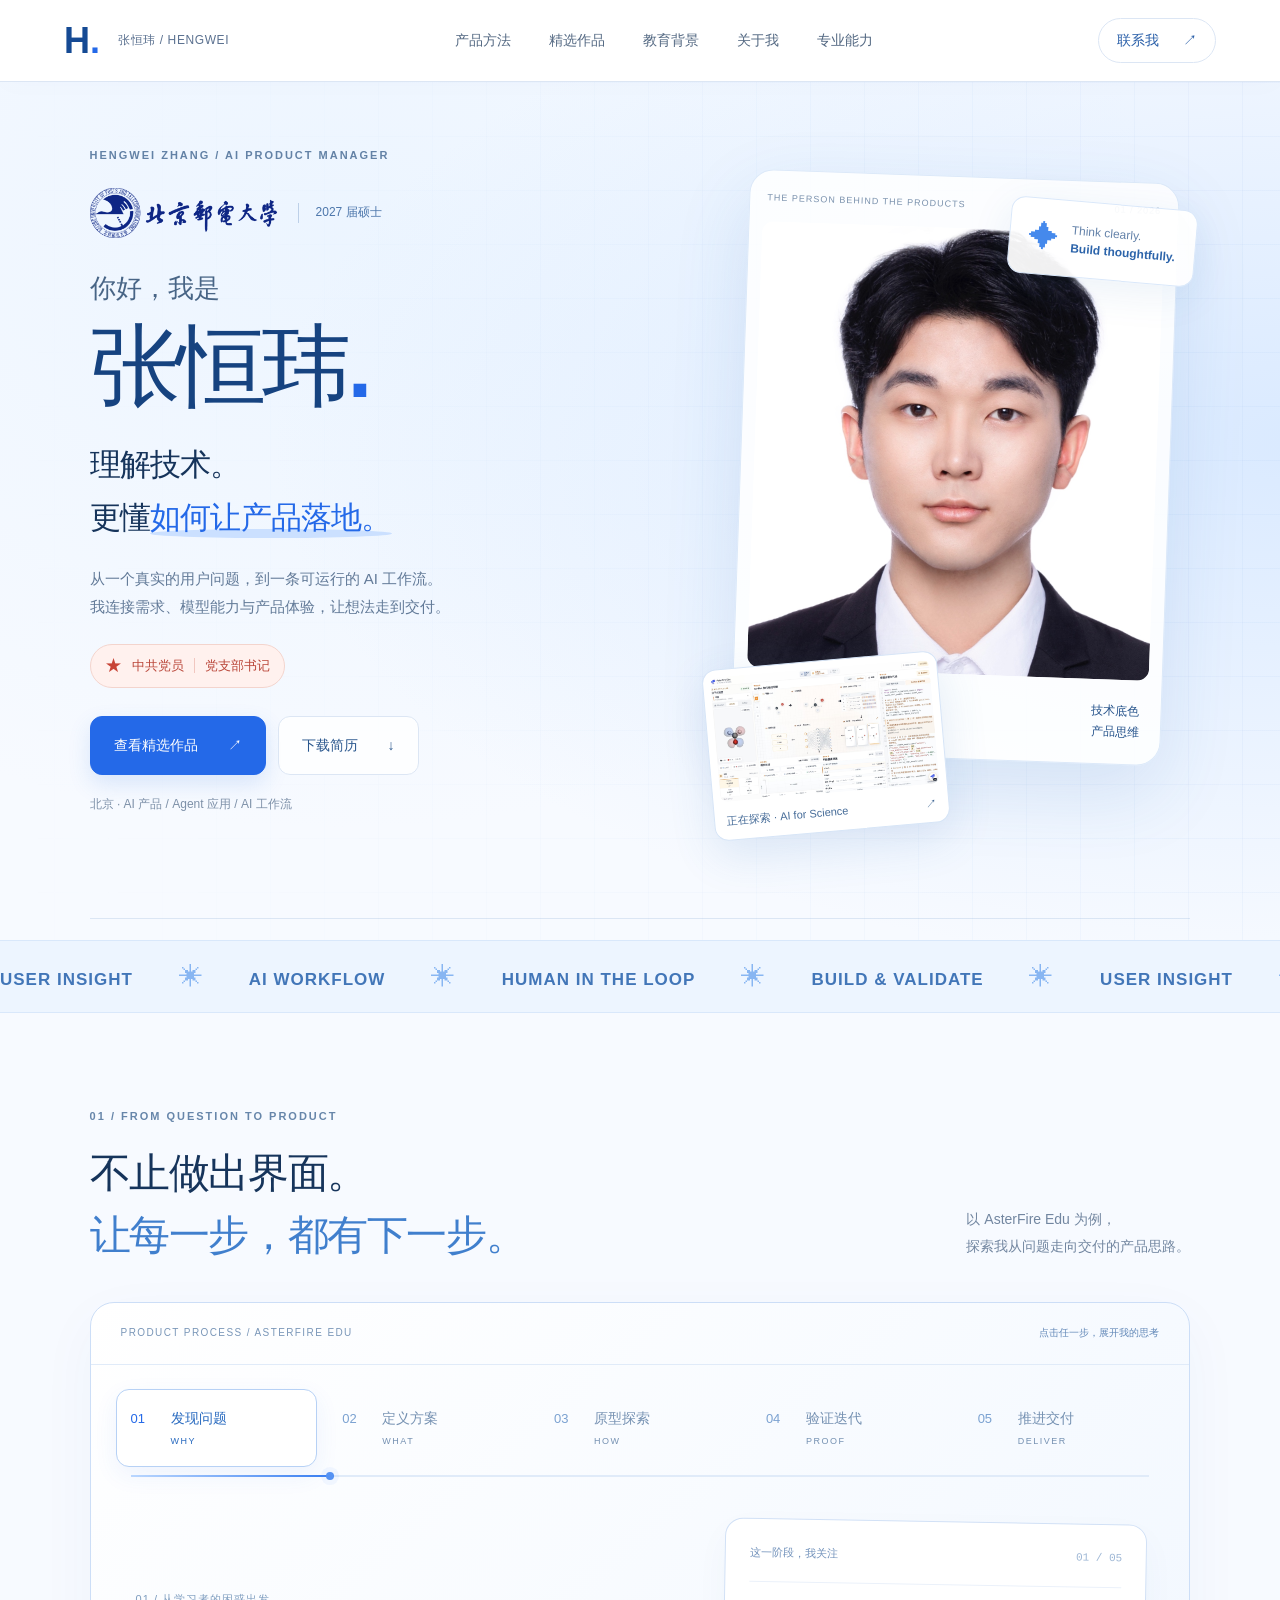
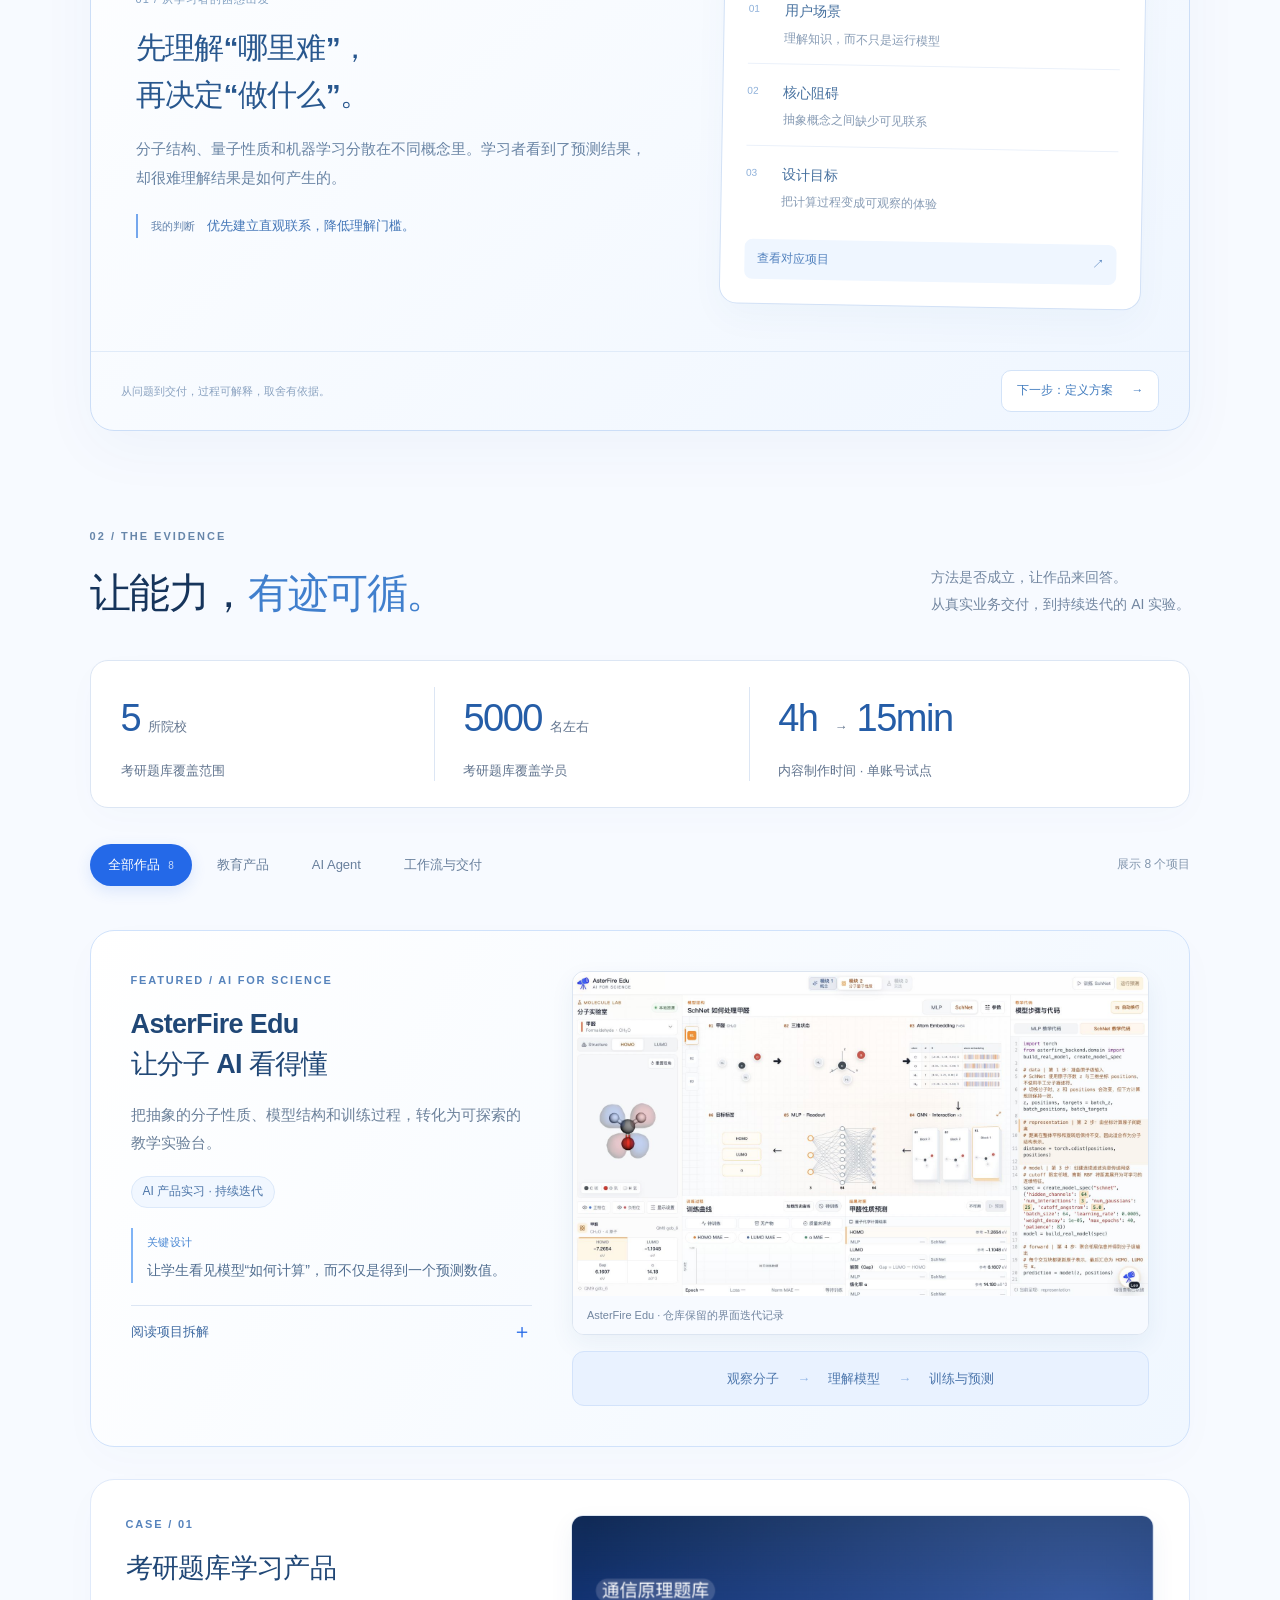
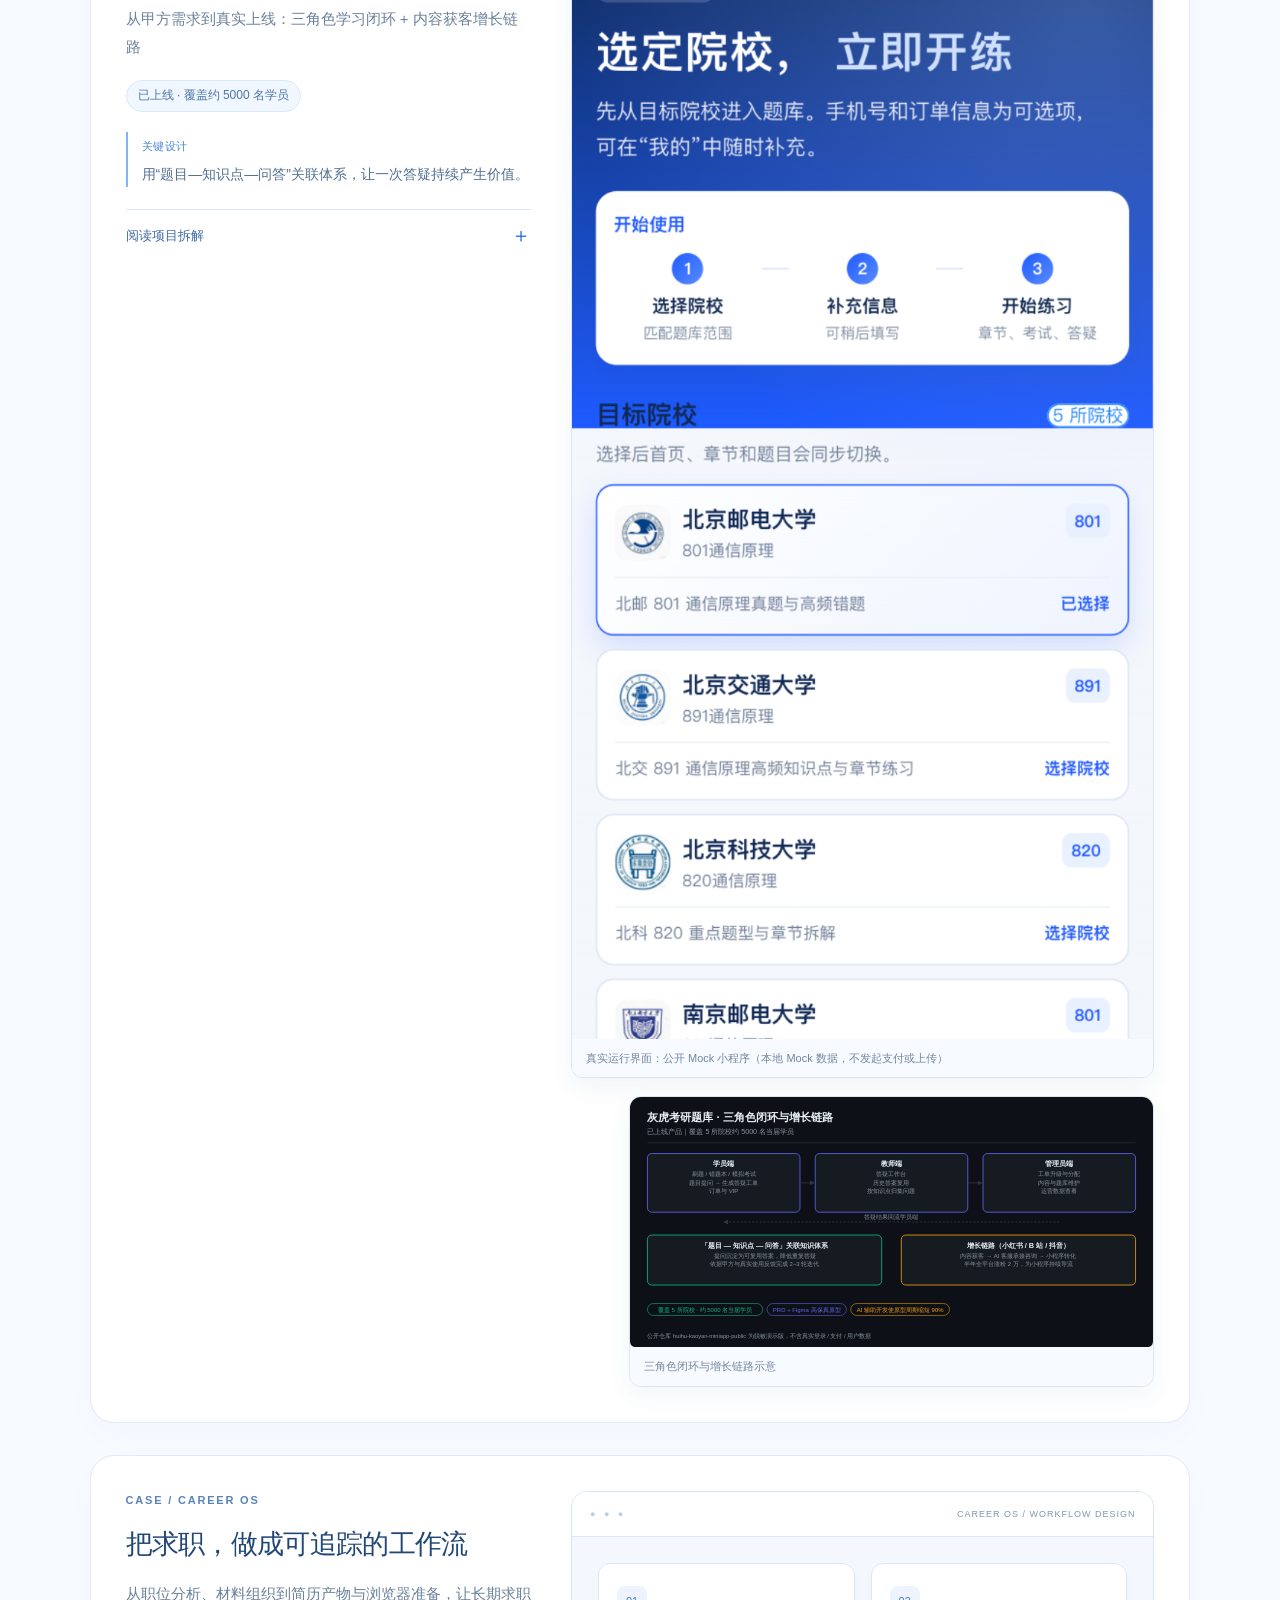
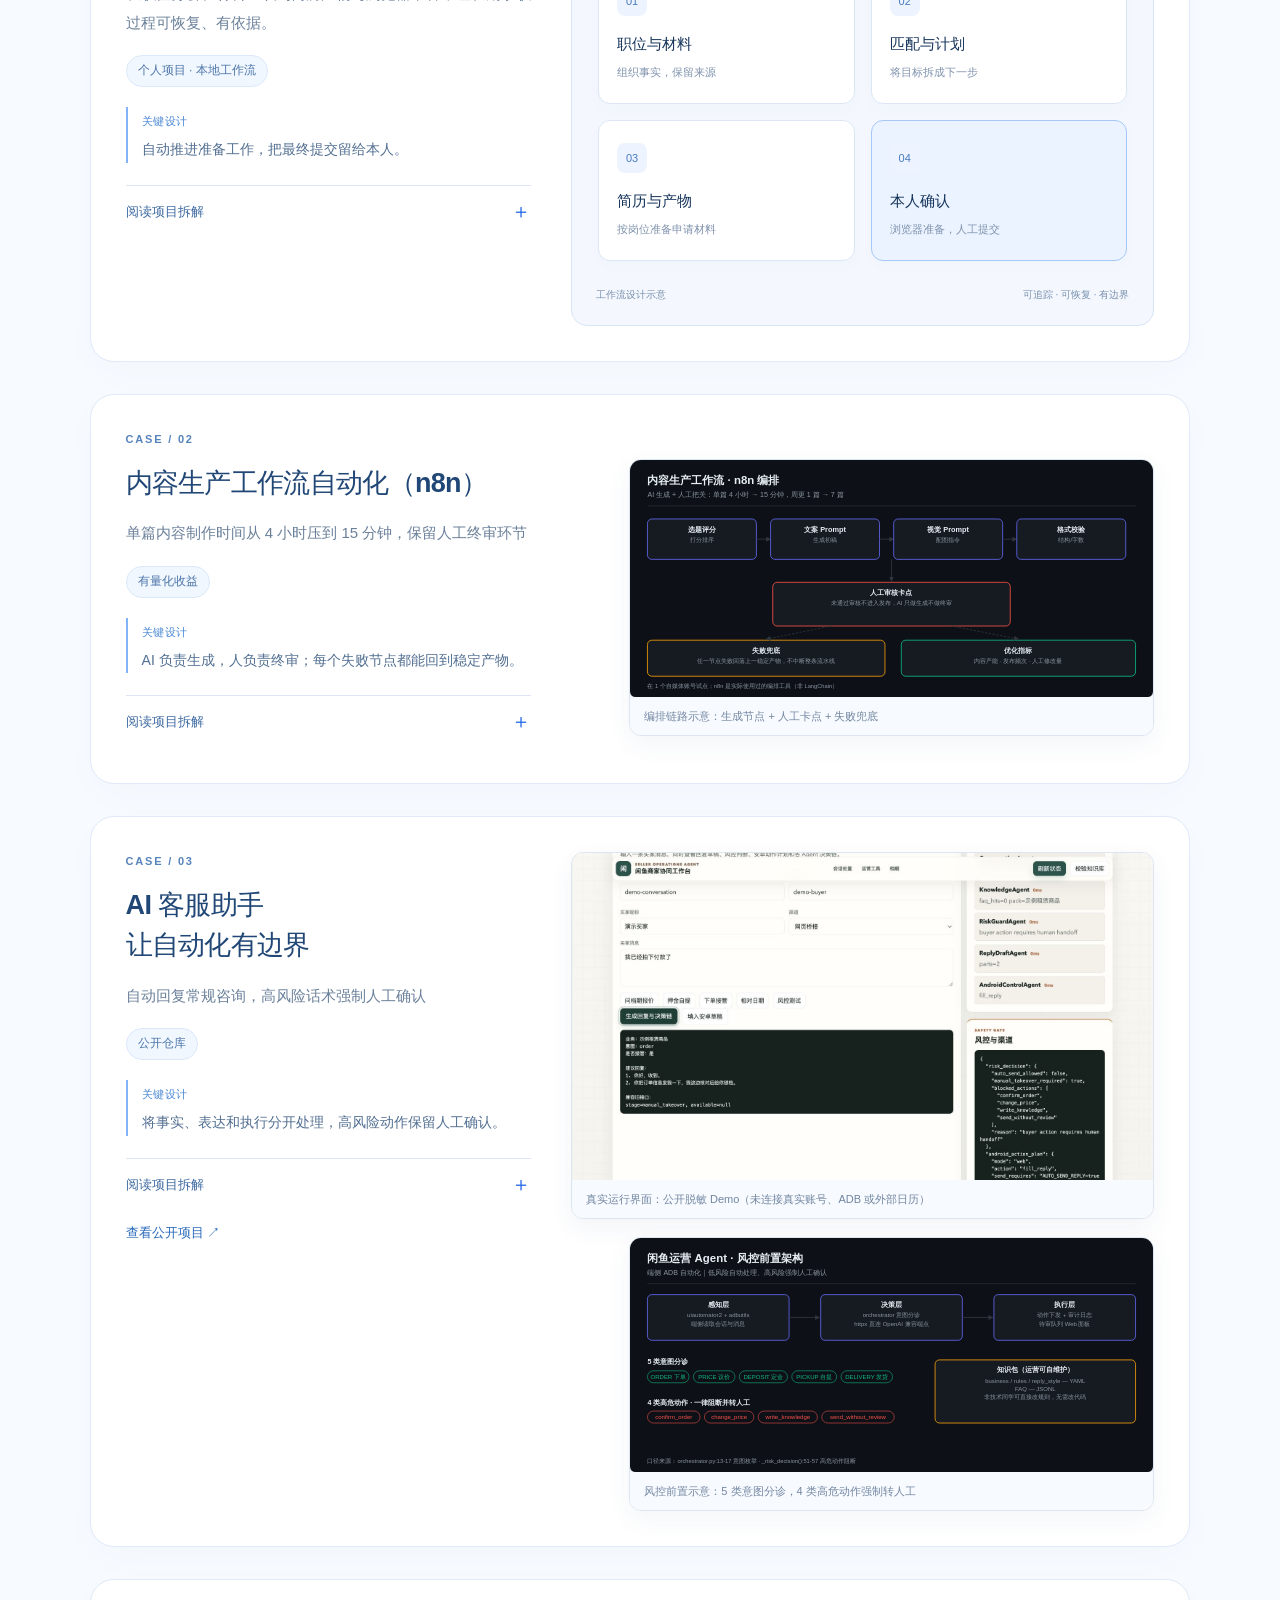
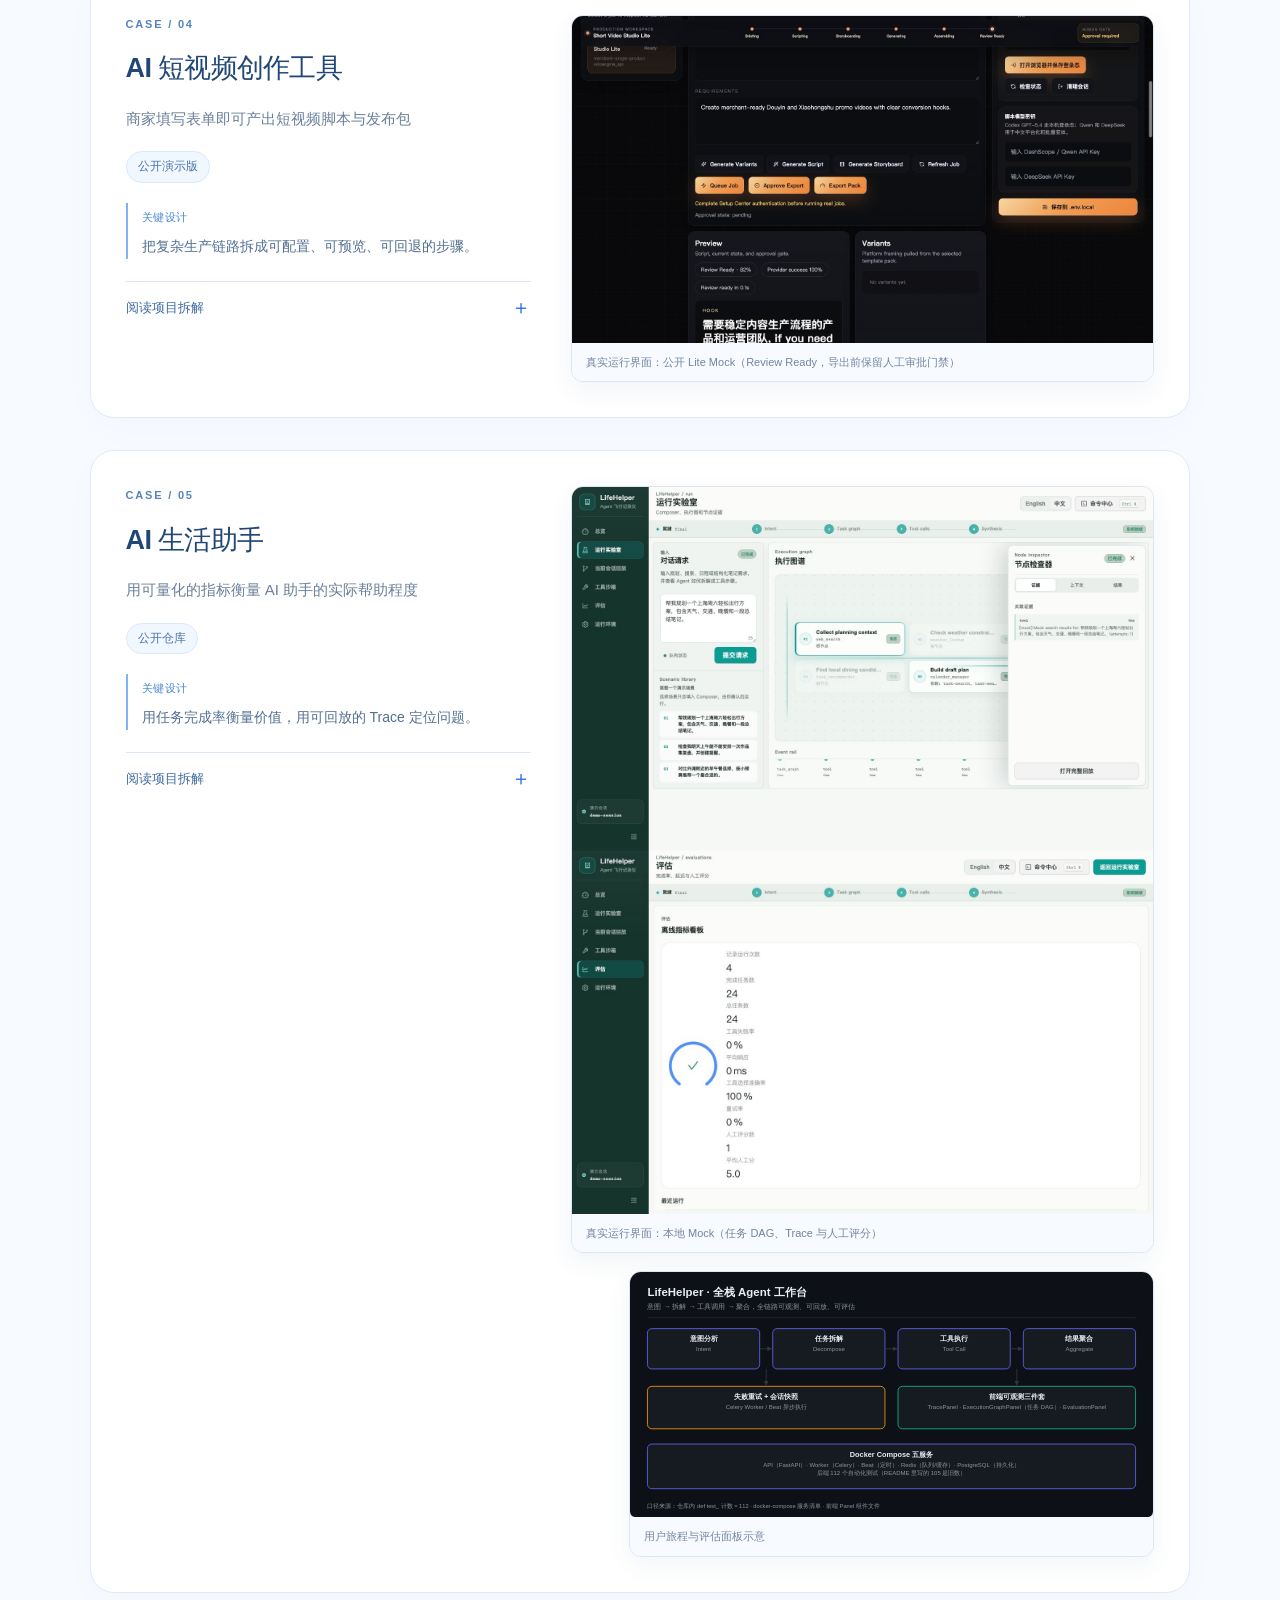
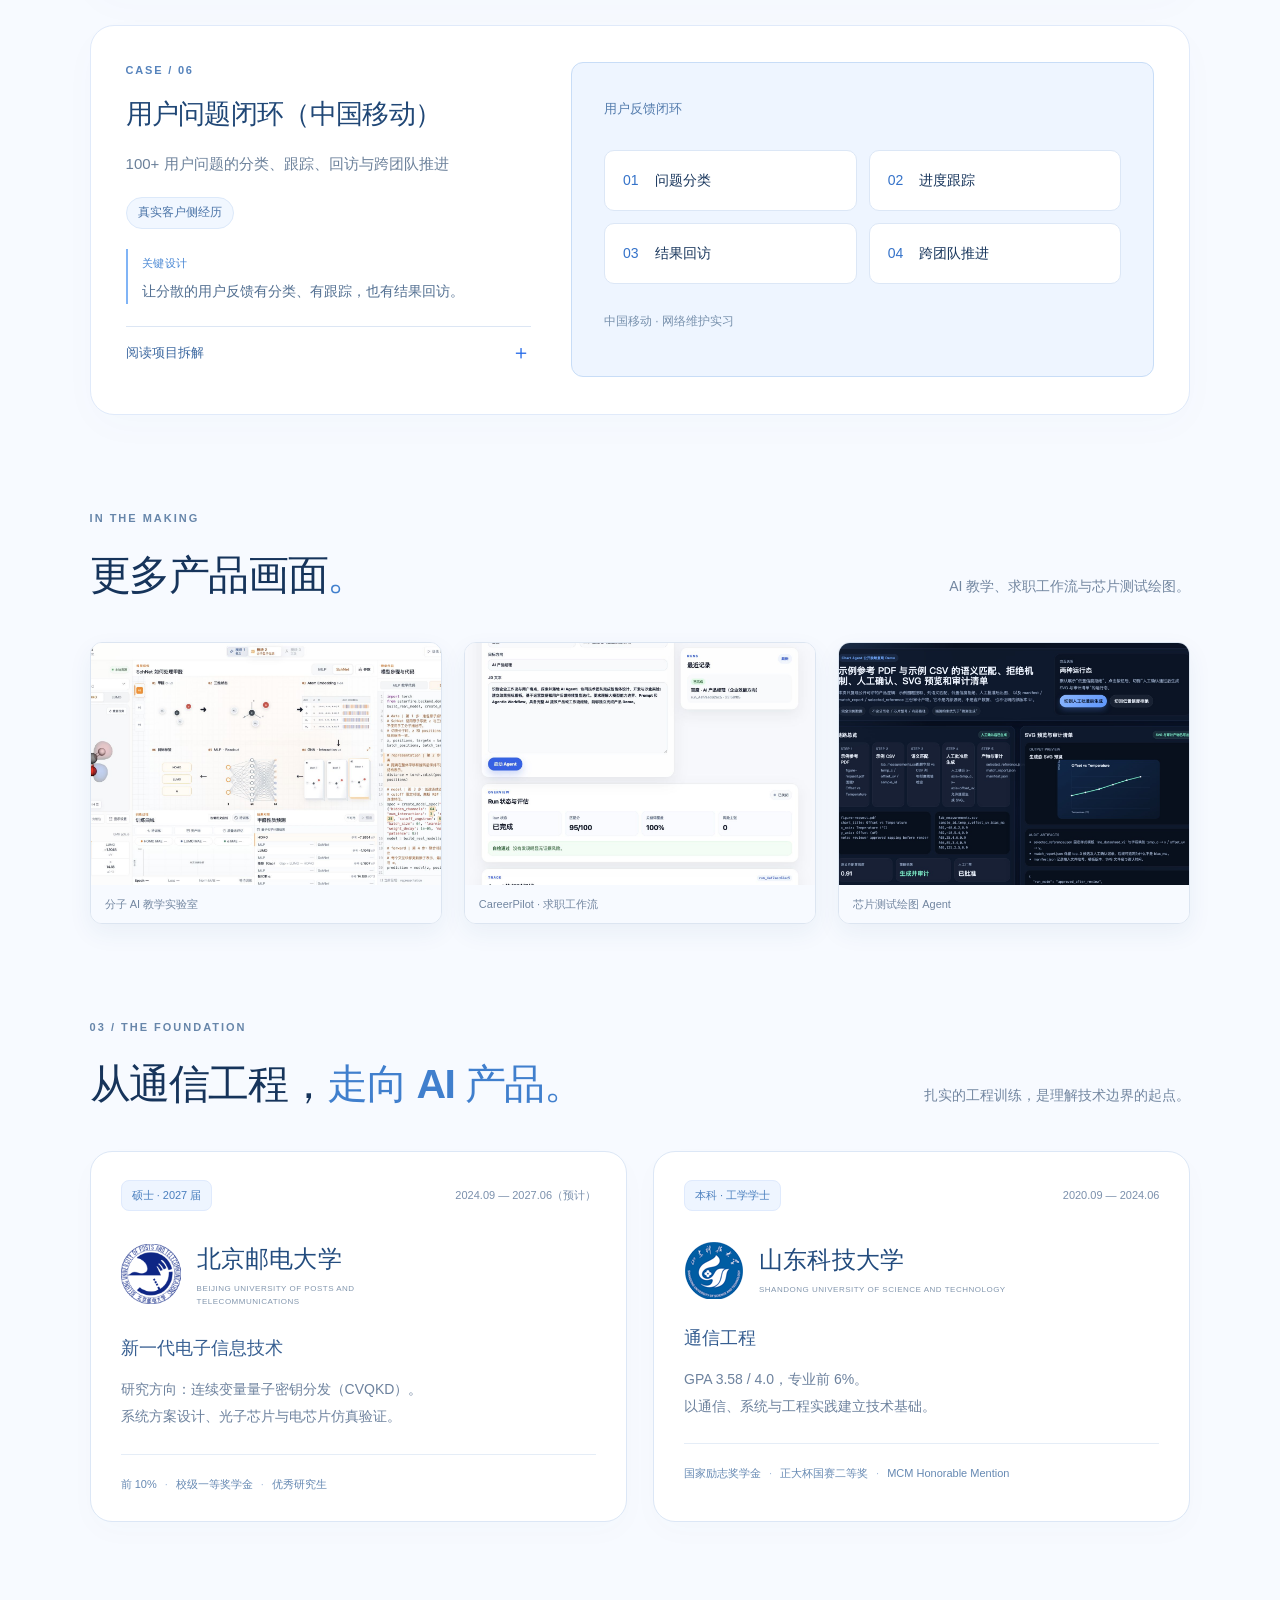
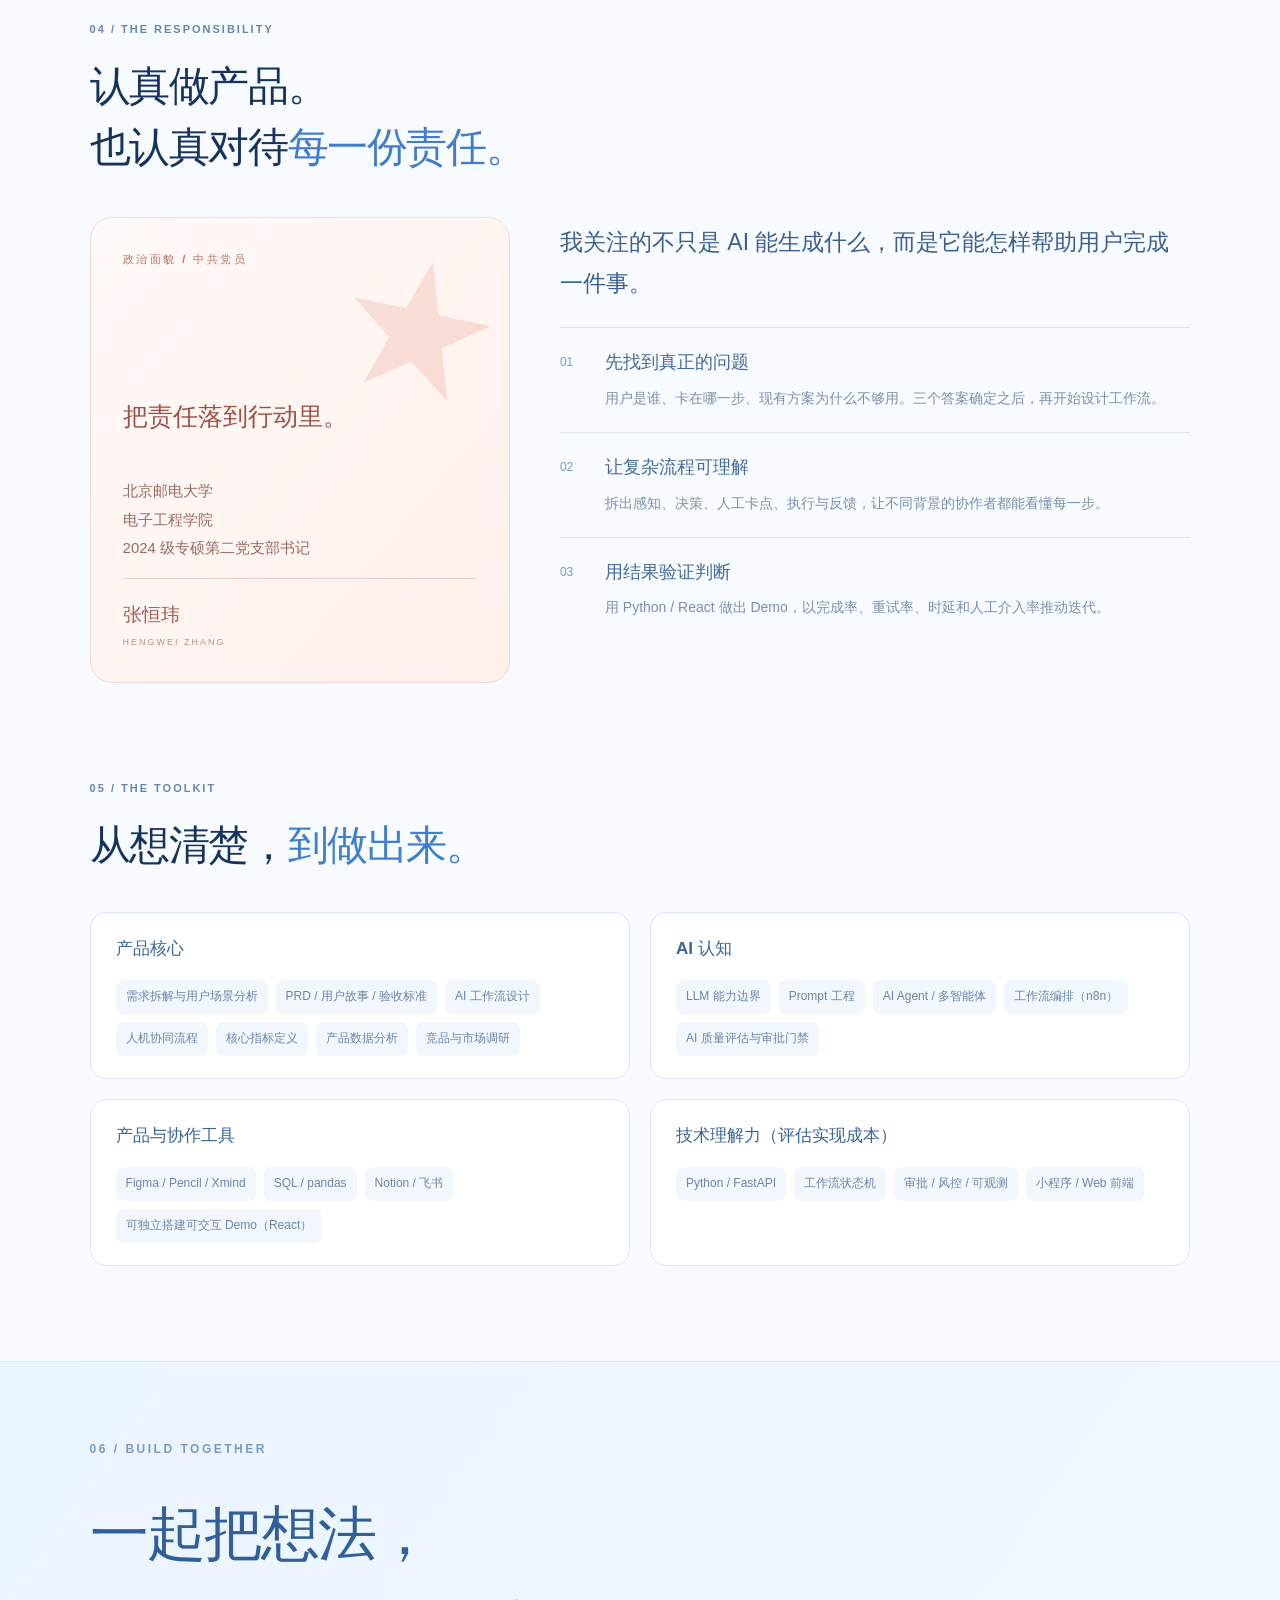
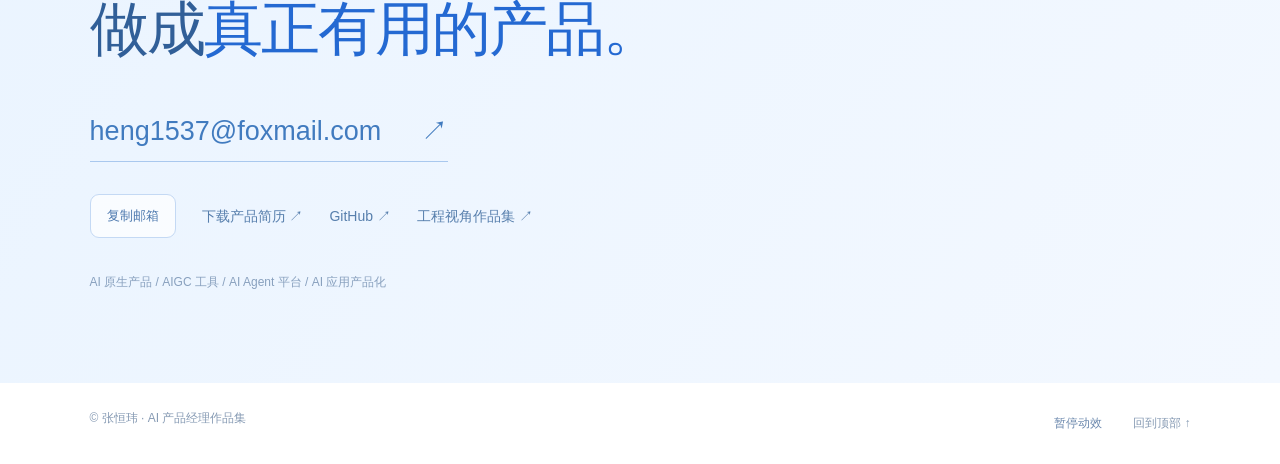
==== commit 9ba9e93c: "Create interactive product narrative, immersive motion and direct homepage entry" ====
--- a/index.html
+++ b/index.html
@@ -1,11 +1,11 @@
 <!DOCTYPE html>
 <html lang="zh-CN"><head><meta charset="UTF-8"><meta name="viewport" content="width=device-width, initial-scale=1"><meta name="description" content="张恒玮，北邮2027届硕士，中共党员、党支部书记。AI产品经理作品集：需求拆解、AI工作流、人机协同与产品交付。"><meta name="theme-color" content="#f7faff"><title>张恒玮 · AI 产品经理 | 北邮硕士 · 2027 届</title><link rel="stylesheet" href="style.css"><link rel="icon" href="data:image/svg+xml,%3Csvg xmlns='http://www.w3.org/2000/svg' viewBox='0 0 64 64'%3E%3Crect width='64' height='64' rx='14' fill='%232563eb'/%3E%3Ctext x='32' y='45' text-anchor='middle' font-size='42' font-family='sans-serif' fill='white'%3EH%3C/text%3E%3C/svg%3E"><script src="script.js" defer></script></head>
 <body><a class="skip" href="#projects">跳转到项目</a><div class="reading-progress" aria-hidden="true"></div>
-<header class="header"><a class="wordmark" href="#home" aria-label="张恒玮，首页">H<span>.</span><span class="wordmark-name">张恒玮 / HENGWEI</span></a><button class="menu-toggle" aria-expanded="false" aria-controls="main-nav" aria-label="展开导航">☰</button><nav id="main-nav" aria-label="主导航"><a href="#projects">精选作品</a><a href="#education">教育背景</a><a href="#about">关于我</a><a href="#skills">专业能力</a></nav><a class="header-contact" href="#contact">联系我 <span>↗</span></a></header>
-<main><section class="hero" id="home"><div class="hero-grid" aria-hidden="true"></div><div class="hero-content"><p class="eyebrow">HENGWEI ZHANG / AI PRODUCT MANAGER</p><div class="hero-school"><img src="assets/bupt-official.png" width="340" height="92" alt="北京邮电大学官方校徽与校名"><span>2027 届硕士</span></div><h1>你好，我是<span class="name">张恒玮<span class="name-dot">.</span></span></h1><p class="hero-line">理解技术。<br>更懂<span class="blue-underline">如何让产品落地。</span></p><p class="hero-description">从一个真实的用户问题，到一条可运行的 AI 工作流。<br>我连接需求、模型能力与产品体验，让想法走到交付。</p><div class="identity"><span class="identity-star" aria-hidden="true">★</span><strong>中共党员</strong><span class="identity-divider"></span><span>党支部书记</span></div><div class="hero-actions"><a class="button primary" href="#projects">查看精选作品 <span>↗</span></a><a class="button secondary" href="resume-pm.pdf">下载简历 <span>↓</span></a></div><p class="hero-location">北京 · AI 产品 / Agent 应用 / AI 工作流</p></div><div class="portrait-stage"><div class="portrait-frame"><div class="portrait-index"><span>THE PERSON BEHIND THE PRODUCTS</span><span>01 / 2026</span></div><img class="portrait" src="assets/hengwei-portrait.jpeg" alt="张恒玮的个人肖像，白衬衫与深色西装" width="1152" height="1536" fetchpriority="high"><div class="portrait-caption"><span>张恒玮 <small>HENGWEI ZHANG</small></span><span>技术底色<br>产品思维</span></div></div><div class="floating-label"><span aria-hidden="true">✦</span><div>Think clearly.<br><strong>Build thoughtfully.</strong></div></div><a class="hero-preview" href="#project-asterfire"><img src="assets/demo2-molecular-lab.jpg" alt="AsterFire Edu 分子教学实验台界面" width="360" height="210"><span>正在探索 · AI for Science <b>↗</b></span></a></div><div class="hero-bottom"><span>PRODUCT THINKING × ENGINEERING MINDSET</span><a href="#projects">向下探索作品 <span>↓</span></a></div></section><div class="ticker"><div aria-hidden="true">USER INSIGHT <b>✳</b> AI WORKFLOW <b>✳</b> HUMAN IN THE LOOP <b>✳</b> BUILD & VALIDATE <b>✳</b> USER INSIGHT <b>✳</b> AI WORKFLOW <b>✳</b> HUMAN IN THE LOOP <b>✳</b> BUILD & VALIDATE <b>✳</b></div></div><section class="work-section" id="projects"><div class="section-heading reveal"><div><span class="eyebrow">01 / SELECTED WORK</span><h2>让能力，<span>有迹可循。</span></h2></div><p>产品问题 → 设计取舍 → 可运行的结果。<br>点击画面看细节，展开案例看思考。</p></div><div class="work-metrics reveal"><div><strong>5<span>所院校</span></strong><p>考研题库覆盖范围</p></div><div><strong>5000<span>名左右</span></strong><p>考研题库覆盖学员</p></div><div><strong>4h <span>→</span> 15min</strong><p>内容制作时间 · 单账号试点</p></div></div>
+<header class="header"><a class="wordmark" href="#home" aria-label="张恒玮，首页">H<span>.</span><span class="wordmark-name">张恒玮 / HENGWEI</span></a><button class="menu-toggle" aria-expanded="false" aria-controls="main-nav" aria-label="展开导航">☰</button><nav id="main-nav" aria-label="主导航"><a href="#approach">产品方法</a><a href="#projects">精选作品</a><a href="#education">教育背景</a><a href="#about">关于我</a><a href="#skills">专业能力</a></nav><a class="header-contact" href="#contact">联系我 <span>↗</span></a></header>
+<main><section class="hero" id="home"><div class="hero-grid" aria-hidden="true"><canvas class="signal-canvas" aria-hidden="true"></canvas></div><div class="hero-content"><p class="eyebrow">HENGWEI ZHANG / AI PRODUCT MANAGER</p><div class="hero-school"><img src="assets/bupt-official.png" width="340" height="92" alt="北京邮电大学官方校徽与校名"><span>2027 届硕士</span></div><h1>你好，我是<span class="name">张恒玮<span class="name-dot">.</span></span></h1><p class="hero-line">理解技术。<br>更懂<span class="blue-underline">如何让产品落地。</span></p><p class="hero-description">从一个真实的用户问题，到一条可运行的 AI 工作流。<br>我连接需求、模型能力与产品体验，让想法走到交付。</p><div class="identity"><span class="identity-star" aria-hidden="true">★</span><strong>中共党员</strong><span class="identity-divider"></span><span>党支部书记</span></div><div class="hero-actions"><a class="button primary" href="#projects">查看精选作品 <span>↗</span></a><a class="button secondary" href="resume-pm.pdf">下载简历 <span>↓</span></a></div><p class="hero-location">北京 · AI 产品 / Agent 应用 / AI 工作流</p></div><div class="portrait-stage"><div class="portrait-frame"><div class="portrait-index"><span>THE PERSON BEHIND THE PRODUCTS</span><span>01 / 2026</span></div><img class="portrait" src="assets/hengwei-portrait.jpeg" alt="张恒玮的个人肖像，白衬衫与深色西装" width="1152" height="1536" fetchpriority="high"><div class="portrait-caption"><span>张恒玮 <small>HENGWEI ZHANG</small></span><span>技术底色<br>产品思维</span></div></div><div class="floating-label"><span aria-hidden="true">✦</span><div>Think clearly.<br><strong>Build thoughtfully.</strong></div></div><a class="hero-preview" href="#project-asterfire"><img src="assets/demo2-molecular-lab.jpg" alt="AsterFire Edu 分子教学实验台界面" width="360" height="210"><span>正在探索 · AI for Science <b>↗</b></span></a></div><div class="hero-bottom"><span>PRODUCT THINKING × ENGINEERING MINDSET</span><a href="#projects">向下探索作品 <span>↓</span></a></div></section><div class="ticker"><div aria-hidden="true">USER INSIGHT <b>✳</b> AI WORKFLOW <b>✳</b> HUMAN IN THE LOOP <b>✳</b> BUILD & VALIDATE <b>✳</b> USER INSIGHT <b>✳</b> AI WORKFLOW <b>✳</b> HUMAN IN THE LOOP <b>✳</b> BUILD & VALIDATE <b>✳</b></div></div><section class="approach-section" id="approach"><div class="section-heading reveal"><div><span class="eyebrow">01 / FROM QUESTION TO PRODUCT</span><h2>不止做出界面。<br><span>让每一步，都有下一步。</span></h2></div><p>以 AsterFire Edu 为例，<br>探索我从问题走向交付的产品思路。</p></div><div class="approach-lab reveal"><div class="lab-header"><span>PRODUCT PROCESS / ASTERFIRE EDU</span><span class="lab-instruction">点击任一步，展开我的思考</span></div><div class="process-tabs" role="tablist" aria-label="产品过程"><button role="tab" id="stage-tab-0" aria-controls="stage-panel" aria-selected="true" tabindex="0" data-stage="0"><span>01</span><strong>发现问题</strong><small>WHY</small></button><button role="tab" id="stage-tab-1" aria-controls="stage-panel" aria-selected="false" tabindex="-1" data-stage="1"><span>02</span><strong>定义方案</strong><small>WHAT</small></button><button role="tab" id="stage-tab-2" aria-controls="stage-panel" aria-selected="false" tabindex="-1" data-stage="2"><span>03</span><strong>原型探索</strong><small>HOW</small></button><button role="tab" id="stage-tab-3" aria-controls="stage-panel" aria-selected="false" tabindex="-1" data-stage="3"><span>04</span><strong>验证迭代</strong><small>PROOF</small></button><button role="tab" id="stage-tab-4" aria-controls="stage-panel" aria-selected="false" tabindex="-1" data-stage="4"><span>05</span><strong>推进交付</strong><small>DELIVER</small></button></div><div class="process-track" aria-hidden="true"><span></span></div><div class="stage-panel" id="stage-panel" role="tabpanel" aria-labelledby="stage-tab-0" tabindex="0"><div class="stage-copy"><span class="stage-kicker">01 / 从学习者的困惑出发</span><h3>先理解“哪里难”，<br>再决定“做什么”。</h3><p class="stage-description">分子结构、量子性质和机器学习分散在不同概念里。学习者看到了预测结果，却很难理解结果是如何产生的。</p><div class="stage-decision"><span>我的判断</span><p>优先建立直观联系，降低理解门槛。</p></div></div><div class="stage-artifact"><div class="artifact-top"><span>这一阶段，我关注</span><span class="artifact-count">01 / 05</span></div><div class="artifact-items"><div><span>01</span><strong>用户场景</strong><p>理解知识，而不只是运行模型</p></div><div><span>02</span><strong>核心阻碍</strong><p>抽象概念之间缺少可见联系</p></div><div><span>03</span><strong>设计目标</strong><p>把计算过程变成可观察的体验</p></div></div><a class="stage-project-link" href="#project-asterfire">查看对应项目 <span>↗</span></a></div></div><div class="process-bottom"><span>从问题到交付，过程可解释，取舍有依据。</span><button class="next-stage" type="button">下一步：定义方案 <span>→</span></button></div></div></section><section class="work-section" id="projects"><div class="section-heading reveal"><div><span class="eyebrow">02 / THE EVIDENCE</span><h2>让能力，<span>有迹可循。</span></h2></div><p>方法是否成立，让作品来回答。<br>从真实业务交付，到持续迭代的 AI 实验。</p></div><div class="work-metrics reveal"><div><strong>5<span>所院校</span></strong><p>考研题库覆盖范围</p></div><div><strong>5000<span>名左右</span></strong><p>考研题库覆盖学员</p></div><div><strong>4h <span>→</span> 15min</strong><p>内容制作时间 · 单账号试点</p></div></div>
 <div class="project-toolbar reveal"><div class="project-filters" role="group" aria-label="按项目方向筛选"><button class="active" data-filter="all" aria-pressed="true">全部作品 <span>8</span></button><button data-filter="education" aria-pressed="false">教育产品</button><button data-filter="agent" aria-pressed="false">AI Agent</button><button data-filter="workflow" aria-pressed="false">工作流与交付</button></div><span class="project-count" aria-live="polite">展示 8 个项目</span></div><article class="project reveal featured" id="project-asterfire" data-category="education"><div class="project-info"><span class="eyebrow">FEATURED / AI FOR SCIENCE</span><h3>AsterFire Edu<br>让分子 AI 看得懂</h3><p class="project-tag">把抽象的分子性质、模型结构和训练过程，转化为可探索的教学实验台。</p><span class="status">AI 产品实习 · 持续迭代</span><div class="project-takeaway"><span>关键设计</span><p>让学生看见模型“如何计算”，而不仅是得到一个预测数值。</p></div><details><summary>阅读项目拆解 <span>＋</span></summary><div class="case-body"><div class="blk"><p class="blk-label">用户问题</p><p class="blk-text">分子几何、量子性质与神经网络之间的关系难以直观理解，学习者需要在讲解与实验中建立联系。</p></div><div class="blk"><p class="blk-label">我的工作</p><p class="blk-text">参与需求拆解、教学叙事、交互设计与 Demo 交付，将输入、几何构建、距离角度编码、模型学习和性质预测组织成连贯的观察流程。</p></div><div class="blk"><p class="blk-label">产品取舍</p><p class="blk-text">以固定教学分子降低操作门槛。清晰区分训练、产物、质量与预测状态；不可用的能力明确标识，不用模拟结果替代真实训练。</p></div><div class="blk"><p class="blk-label">实现与边界</p><p class="blk-text">现有实验台支持 MLP 与 DimeNet++、三维几何观察、真实训练和显式预测。AI 助教与代码练习等能力仍有规划项，当前不作为已上线成果。</p></div><ul class="tags"><li>AI 教学</li><li>交互叙事</li><li>MLP / DimeNet++</li><li>真实训练</li></ul></div></details></div><div class="project-media"><figure><img src="assets/demo2-molecular-lab.jpg" alt="AsterFire Edu 分子教学实验台历史迭代界面" loading="lazy" width="1600" height="900"><figcaption>AsterFire Edu · 仓库保留的界面迭代记录</figcaption></figure><div class="case-journey" aria-label="教学流程"><span>观察分子</span><i>→</i><span>理解模型</span><i>→</i><span>训练与预测</span></div></div></article><article class="project reveal" id="project-1" data-category="education"><div class="project-info"><span class="eyebrow">CASE / 01</span><h3>考研题库学习产品</h3><p class="project-tag">从甲方需求到真实上线：三角色学习闭环 + 内容获客增长链路</p><span class="status">已上线 · 覆盖约 5000 名学员</span><div class="project-takeaway"><span>关键设计</span><p>用“题目—知识点—问答”关联体系，让一次答疑持续产生价值。</p></div><details><summary>阅读项目拆解 <span>＋</span></summary><div class="case-body"><div class="blk"><p class="blk-label">痛点</p><p class="blk-text">调研中三类角色各有卡点：学员碎片时间刷题需求强但传统题库产品重、答疑链路长；教师端群内答疑分散重复；运营端内容生产耗时。</p></div><div class="blk"><p class="blk-label">我的方案</p><p class="blk-text">面向学员、教师、运营<strong>三类角色</strong>做调研，设计<strong>学员刷题 / 教师答疑 / 管理员工单</strong>三角色闭环；构建「题目 — 知识点 — 问答」关联知识体系，让一次答疑的结果可以被后续复用。</p></div><div class="blk"><ul class="pts"><li><strong>交付物</strong>：业务流程、功能清单、PRD、Figma 高保真原型、功能结构图、用户流程图、版本迭代记录、后端联调接口清单</li><li><strong>真实规模</strong>：覆盖 5 所院校约 5000 名当届学员，协同后端完成接口联调与上线</li><li><strong>迭代闭环</strong>：依据甲方与真实使用反馈完成 2–3 轮迭代</li><li><strong>增长链路</strong>：负责小红书 / B 站 / 抖音渠道运营，半年全平台涨粉 2 万，持续为小程序导流</li><li><strong>数据闭环</strong>：以私信咨询量与私域转化量为核心指标复盘内容表现，据此调整发布节奏与时段、为高咨询量内容配套 AI 客服话术承接；咨询转化量提升约 30%，答疑响应由人工在线时段的间断回复变为 24 小时承接</li><li><strong>效率</strong>：AI 辅助开发使原型周期缩短约 90%</li></ul></div><ul class="tags"><li>需求调研</li><li>PRD / 原型</li><li>多角色流程</li><li>上线交付</li><li>增长闭环</li><li>教育产品</li></ul><div class="btns" style="margin-top:18px"><a class="btn" href="https://github.com/galanime/huihu-kaoyan-miniapp-public" target="_blank" rel="noopener">脱敏演示版仓库 →</a></div></div></details></div><div class="project-media"><figure class="figure runtime-evidence"><img src="assets/huihu-student-entry-runtime.png" alt="北京灰虎研题教育公开 Mock 小程序在微信开发者工具中的真实运行界面" loading="lazy"/ width="780" height="1506"><figcaption>真实运行界面：公开 Mock 小程序（本地 Mock 数据，不发起支付或上传）</figcaption></figure><figure class="figure"><img src="assets/huihu-flow.svg" alt="三角色闭环与增长链路示意" loading="lazy"/><figcaption>三角色闭环与增长链路示意</figcaption></figure></div></article><article class="project reveal" id="project-career" data-category="agent"><div class="project-info"><span class="eyebrow">CASE / CAREER OS</span><h3>把求职，做成可追踪的工作流</h3><p class="project-tag">从职位分析、材料组织到简历产物与浏览器准备，让长期求职过程可恢复、有依据。</p><span class="status">个人项目 · 本地工作流</span><div class="project-takeaway"><span>关键设计</span><p>自动推进准备工作，把最终提交留给本人。</p></div><details><summary>阅读项目拆解 <span>＋</span></summary><div class="case-body"><div class="blk"><p class="blk-label">用户问题</p><p class="blk-text">职位来源分散、材料版本混乱，简历定制和填写准备容易重复劳动，也难以追踪信息依据。</p></div><div class="blk"><p class="blk-label">产品方案</p><p class="blk-text">以持久化工作流串联材料导入、职位评估、计划、简历生成与受控浏览器准备；业务事实与流程状态分别管理。</p></div><div class="blk"><p class="blk-label">关键取舍</p><p class="blk-text">简历表述需要可追溯依据；浏览器扩展承担扫描和准备，不接受自动提交指令。遇到需要本人处理的环节，进入人工接管。</p></div><ul class="tags"><li>Temporal</li><li>SQLite</li><li>Chrome 扩展</li><li>人机协同</li></ul></div></details></div><div class="project-media"><div class="career-surface"><div class="surface-top"><span class="window-dots" aria-hidden="true">● ● ●</span><span>CAREER OS / WORKFLOW DESIGN</span></div><div class="career-flow"><div><span>01</span><h4>职位与材料</h4><p>组织事实，保留来源</p></div><div><span>02</span><h4>匹配与计划</h4><p>将目标拆成下一步</p></div><div><span>03</span><h4>简历与产物</h4><p>按岗位准备申请材料</p></div><div><span>04</span><h4>本人确认</h4><p>浏览器准备，人工提交</p></div></div><div class="career-note">工作流设计示意 <span>可追踪 · 可恢复 · 有边界</span></div></div></div></article><article class="project reveal" id="project-2" data-category="workflow"><div class="project-info"><span class="eyebrow">CASE / 02</span><h3>内容生产工作流自动化（n8n）</h3><p class="project-tag">单篇内容制作时间从 4 小时压到 15 分钟，保留人工终审环节</p><span class="status">有量化收益</span><div class="project-takeaway"><span>关键设计</span><p>AI 负责生成，人负责终审；每个失败节点都能回到稳定产物。</p></div><details><summary>阅读项目拆解 <span>＋</span></summary><div class="case-body"><div class="blk"><p class="blk-label">痛点</p><p class="blk-text">内容团队要保证周更频次，但选题、文案、配图、格式校验全靠人工串，单篇耗时长；一旦全自动化又容易产出不能用的内容。</p></div><div class="blk"><p class="blk-label">我的方案</p><p class="blk-text">用 n8n 编排「<strong>选题评分 → 文案 / 视觉 Prompt → 格式校验 → 人工审核 → 失败兜底</strong>」工作流：AI 负责生成，人负责终审，任一节点失败回落上一稳定产物，不中断整条流水线。</p></div><div class="blk"><p class="blk-label">验证与成果</p><p class="blk-text">在 1 个自媒体账号试点：<strong>单篇制作由约 4 小时缩短至 15 分钟，周更由 1 篇提升至 7 篇</strong>；以内容产能、发布频次、人工修改量作为优化指标。</p></div><ul class="tags"><li>工作流编排</li><li>n8n</li><li>人机协同</li><li>效率量化</li><li>AIGC</li></ul></div></details></div><div class="project-media"><figure class="figure"><img src="assets/n8n-content-workflow.svg" alt="编排链路示意：生成节点 + 人工卡点 + 失败兜底" loading="lazy"/><figcaption>编排链路示意：生成节点 + 人工卡点 + 失败兜底</figcaption></figure></div></article><article class="project reveal" id="project-3" data-category="agent"><div class="project-info"><span class="eyebrow">CASE / 03</span><h3>AI 客服助手<br>让自动化有边界</h3><p class="project-tag">自动回复常规咨询，高风险话术强制人工确认</p><span class="status">公开仓库</span><div class="project-takeaway"><span>关键设计</span><p>将事实、表达和执行分开处理，高风险动作保留人工确认。</p></div><details><summary>阅读项目拆解 <span>＋</span></summary><div class="case-body"><div class="blk"><p class="blk-label">痛点</p><p class="blk-text">账号私信 / 评论量大，人工回复不及时导致流失；但全自动回复容易触发平台风控或话术违规，账号风险高。</p></div><div class="blk"><p class="blk-label">我的方案</p><p class="blk-text">设计<strong>感知 → 分诊 → 拟人化改写 → 人工审批 → 执行 → 学习同步</strong>的人机协同流程：低风险常规问题自动处理，高风险动作强制进入人工卡点。</p></div><div class="blk"><ul class="pts"><li><strong>核心取舍</strong>：主动牺牲自动化率换账号安全 —— 改价、确认订单等高危动作即使模型判断正确也一律转人工，个人商家承受不起一次封号，自动化率不是这个场景的北极星指标</li><li><strong>可解释</strong>：每条自动回复都记录意图判定与风控决策依据，可解释、可回放、可审计</li><li><strong>运营可自维护</strong>：话术库与策略解耦为 YAML 知识包 + FAQ JSONL，非技术运营同学能自己维护规则</li><li><strong>验证</strong>：待审队列 + 审计日志的 Web 面板承载运营日常；17 个自动化测试覆盖核心分诊与风控逻辑</li></ul></div><ul class="tags"><li>人机协同</li><li>风控设计</li><li>审批闭环</li><li>可解释性</li><li>运营效率</li></ul></div></details><a class="repo-link" href="https://github.com/galanime/xianyu-ai-customer-service-agent" target="_blank" rel="noopener">查看公开项目 ↗</a></div><div class="project-media"><figure class="figure runtime-evidence"><img src="assets/xianyu-agent-runtime.jpg" alt="闲鱼 AI 客服 Agent 公开脱敏 Demo 的真实运行界面" loading="lazy"/ width="1600" height="900"><figcaption>真实运行界面：公开脱敏 Demo（未连接真实账号、ADB 或外部日历）</figcaption></figure><figure class="figure"><img src="assets/xianyu-riskguard.svg" alt="风控前置示意：5 类意图分诊，4 类高危动作强制转人工" loading="lazy"/><figcaption>风控前置示意：5 类意图分诊，4 类高危动作强制转人工</figcaption></figure></div></article><article class="project reveal" id="project-4" data-category="workflow"><div class="project-info"><span class="eyebrow">CASE / 04</span><h3>AI 短视频创作工具</h3><p class="project-tag">商家填写表单即可产出短视频脚本与发布包</p><span class="status">公开演示版</span><div class="project-takeaway"><span>关键设计</span><p>把复杂生产链路拆成可配置、可预览、可回退的步骤。</p></div><details><summary>阅读项目拆解 <span>＋</span></summary><div class="case-body"><div class="blk"><p class="blk-label">痛点</p><p class="blk-text">中小商家想做短视频获客，但不会写脚本、不懂剪辑，外包一条成本高、周期长，导致大量商家放弃视频渠道。</p></div><div class="blk"><p class="blk-label">我的方案</p><p class="blk-text">把短视频生产拆解为 <strong>brief → 脚本 → 分镜 → 发布包</strong> 的标准化工作流，每一步都是可配置、可预览、可回退的节点；用多智能体分别负责文案、视觉与结构，商家侧的操作简化为填写一份表单。</p></div><div class="blk"><ul class="pts"><li><strong>质量门禁</strong>：人工审批前置，未审批的任务不可进入导出阶段，内容风险由流程规则拦截</li><li><strong>双版本策略</strong>：Lite 版用于 0 成本演示与获客，Pro 版面向付费商用，能力边界清晰</li><li><strong>降级与成本控制</strong>：mock Provider + 降级链路，无付费 API 也能完整跑通，验证期 0 成本</li><li><strong>验证</strong>：独立完成可交互 Demo 并跑通全链路，沉淀界面教程与 Prompt 知识库；21 个自动化测试保证迭代不回退</li></ul></div><ul class="tags"><li>需求拆解</li><li>AI 工作流</li><li>审批门禁</li><li>双版本策略</li><li>AIGC</li></ul><div class="btns" style="margin-top:18px"><a class="btn" href="https://github.com/galanime/short-video-studio-lite" target="_blank" rel="noopener">GitHub →</a></div></div></details></div><div class="project-media"><figure class="figure runtime-evidence"><img src="assets/short-video-review-ready.png" alt="Short Video Studio Lite 公开 Lite Mock 的真实运行界面" loading="lazy"/ width="1600" height="900"><figcaption>真实运行界面：公开 Lite Mock（Review Ready，导出前保留人工审批门禁）</figcaption></figure></div></article><article class="project reveal" id="project-5" data-category="agent"><div class="project-info"><span class="eyebrow">CASE / 05</span><h3>AI 生活助手</h3><p class="project-tag">用可量化的指标衡量 AI 助手的实际帮助程度</p><span class="status">公开仓库</span><div class="project-takeaway"><span>关键设计</span><p>用任务完成率衡量价值，用可回放的 Trace 定位问题。</p></div><details><summary>阅读项目拆解 <span>＋</span></summary><div class="case-body"><div class="blk"><p class="blk-label">痛点</p><p class="blk-text">AI 助手能对话但完成不了任务是常见情况，用户描述不清具体问题在哪，团队也缺少判断优化方向的依据，根本原因是没有一套可量化的体验评估方法。</p></div><div class="blk"><p class="blk-label">我的方案</p><p class="blk-text">设计<strong>意图识别 → 任务拆解 → 工具调用 → 结果聚合</strong>的完整用户旅程，并定义完成率、重试率、端到端时延、人工评分等核心体验指标。</p></div><div class="blk"><ul class="pts"><li><strong>核心指标定义</strong>：北极星指标定为任务完成率，而不是回复率</li><li><strong>评估面板</strong>：评估仪表盘 + 人工评分入口，用数据驱动迭代意图识别与工具选择策略</li><li><strong>过程可视化</strong>：任务 DAG + Trace + 会话回放，让非技术干系人看懂决策链路，降低验收成本</li><li><strong>验证</strong>：112 个自动化测试保障体验不回退；评估体系可迁移到任何 Agent 类产品</li></ul></div><ul class="tags"><li>核心指标</li><li>评估体系</li><li>数据分析</li><li>AI Agent</li><li>体验设计</li></ul><div class="btns" style="margin-top:18px"><a class="btn" href="https://github.com/galanime/LifeHelper" target="_blank" rel="noopener">GitHub →</a></div></div></details></div><div class="project-media"><figure class="figure runtime-evidence"><img src="assets/lifehelper-runtime.jpg" alt="LifeHelper 本地 Mock 的真实运行界面，展示任务 DAG、Trace 与人工评分" loading="lazy"/ width="1440" height="1800"><figcaption>真实运行界面：本地 Mock（任务 DAG、Trace 与人工评分）</figcaption></figure><figure class="figure"><img src="assets/lifehelper-stack.svg" alt="用户旅程与评估面板示意" loading="lazy"/><figcaption>用户旅程与评估面板示意</figcaption></figure></div></article><article class="project reveal" id="project-6" data-category="workflow"><div class="project-info"><span class="eyebrow">CASE / 06</span><h3>用户问题闭环（中国移动）</h3><p class="project-tag">100+ 用户问题的分类、跟踪、回访与跨团队推进</p><span class="status">真实客户侧经历</span><div class="project-takeaway"><span>关键设计</span><p>让分散的用户反馈有分类、有跟踪，也有结果回访。</p></div><details><summary>阅读项目拆解 <span>＋</span></summary><div class="case-body"><div class="blk"><p class="blk-label">背景</p><p class="blk-text">中国移动河南公司分公司网络维护实习（本科寒假，2024.02–2024.03）：一线用户问题分散在多个渠道，处理进度不透明，跨团队推进容易断链。</p></div><div class="blk"><p class="blk-label">我做的事</p><p class="blk-text">跟进 <strong>100+ 个用户问题反馈与处理进度</strong>，建立问题处理台账，跑通「分类 → 进度跟踪 → 结果回访 → 跨团队推进」闭环。</p></div><div class="blk"><p class="blk-label">结果</p><p class="blk-text">问题<strong>解决率 98%</strong>、<strong>满意度 95%</strong>；另完成 20+ 个基站巡检，排查出 3 处潜在设备隐患。</p></div><ul class="tags"><li>用户反馈闭环</li><li>问题分级</li><li>跨团队推进</li><li>满意度度量</li></ul></div></details></div><div class="project-media"><div class="service-visual"><span>用户反馈闭环</span><ol><li>问题分类</li><li>进度跟踪</li><li>结果回访</li><li>跨团队推进</li></ol><p>中国移动 · 网络维护实习</p></div></div></article>
 </section><section class="more-work"><div class="section-heading reveal"><div><span class="eyebrow">IN THE MAKING</span><h2>更多产品画面<span>。</span></h2></div><p>AI 教学、求职工作流与芯片测试绘图。</p></div><div class="gallery reveal"><figure><img src="assets/demo2-molecular-lab.jpg" alt="分子 AI 教学实验室界面" loading="lazy" width="1600" height="900"><figcaption>分子 AI 教学实验室</figcaption></figure><figure><img src="assets/careerpilot-baidu-run.jpg" alt="CareerPilot 求职工作流运行界面" loading="lazy" width="1600" height="900"><figcaption>CareerPilot · 求职工作流</figcaption></figure><figure><img src="assets/chart-agent-public-runtime.jpg" alt="芯片测试绘图 Agent 运行界面" loading="lazy" width="1440" height="900"><figcaption>芯片测试绘图 Agent</figcaption></figure></div></section>
-<section class="education-section" id="education"><div class="section-heading reveal"><div><span class="eyebrow">02 / EDUCATION</span><h2>从通信工程，<span>走向 AI 产品。</span></h2></div><p>扎实的工程训练，是理解技术边界的起点。</p></div><div class="education-grid"><article class="education-card reveal"><div class="education-top"><span class="degree">硕士 · 2027 届</span><span>2024.09 — 2027.06（预计）</span></div><div class="school-heading"><span class="school-seal bupt-seal"><img src="assets/bupt-official.png" alt="北京邮电大学校徽" loading="lazy" width="341" height="91"></span><div><h3>北京邮电大学</h3><p>BEIJING UNIVERSITY OF POSTS AND TELECOMMUNICATIONS</p></div></div><h4>新一代电子信息技术</h4><p class="education-description">研究方向：连续变量量子密钥分发（CVQKD）。<br>系统方案设计、光子芯片与电芯片仿真验证。</p><div class="education-tags"><span>前 10%</span><span>校级一等奖学金</span><span>优秀研究生</span></div></article><article class="education-card reveal"><div class="education-top"><span class="degree">本科 · 工学学士</span><span>2020.09 — 2024.06</span></div><div class="school-heading"><span class="school-seal sdust-seal"><img src="assets/sdust-official.png" alt="山东科技大学校徽" loading="lazy" width="288" height="65"></span><div><h3>山东科技大学</h3><p>SHANDONG UNIVERSITY OF SCIENCE AND TECHNOLOGY</p></div></div><h4>通信工程</h4><p class="education-description">GPA 3.58 / 4.0，专业前 6%。<br>以通信、系统与工程实践建立技术基础。</p><div class="education-tags"><span>国家励志奖学金</span><span>正大杯国赛二等奖</span><span>MCM Honorable Mention</span></div></article></div></section><section class="about-section" id="about"><div class="about-title reveal"><span class="eyebrow">03 / BEHIND THE WORK</span><h2>认真做产品。<br>也认真对待<span>每一份责任。</span></h2></div><div class="about-grid"><div class="identity-card reveal"><span class="eyebrow">政治面貌 / 中共党员</span><span class="large-star" aria-hidden="true">★</span><h3>把责任落到行动里。</h3><p>北京邮电大学<br>电子工程学院<br>2024 级专硕第二党支部书记</p><div class="identity-signature">张恒玮 <span>HENGWEI ZHANG</span></div></div><div class="methodology reveal"><p class="about-intro">我关注的不只是 AI 能生成什么，而是它能怎样帮助用户完成一件事。</p><div><span>01</span><h3>先找到真正的问题</h3><p>用户是谁、卡在哪一步、现有方案为什么不够用。三个答案确定之后，再开始设计工作流。</p></div><div><span>02</span><h3>让复杂流程可理解</h3><p>拆出感知、决策、人工卡点、执行与反馈，让不同背景的协作者都能看懂每一步。</p></div><div><span>03</span><h3>用结果验证判断</h3><p>用 Python / React 做出 Demo，以完成率、重试率、时延和人工介入率推动迭代。</p></div></div></div></section>
-<section class="skills-section" id="skills"><div class="section-heading reveal"><div><span class="eyebrow">04 / MY TOOLKIT</span><h2>从想清楚，<span>到做出来。</span></h2></div></div><div class="skills-grid reveal"><div class="grp"><p class="grp-label">产品核心</p><ul class="tags"><li>需求拆解与用户场景分析</li><li>PRD / 用户故事 / 验收标准</li><li>AI 工作流设计</li><li>人机协同流程</li><li>核心指标定义</li><li>产品数据分析</li><li>竞品与市场调研</li></ul></div><div class="grp"><p class="grp-label">AI 认知</p><ul class="tags"><li>LLM 能力边界</li><li>Prompt 工程</li><li>AI Agent / 多智能体</li><li>工作流编排（n8n）</li><li>AI 质量评估与审批门禁</li></ul></div><div class="grp"><p class="grp-label">产品与协作工具</p><ul class="tags"><li>Figma / Pencil / Xmind</li><li>SQL / pandas</li><li>Notion / 飞书</li><li>可独立搭建可交互 Demo（React）</li></ul></div><div class="grp"><p class="grp-label">技术理解力（评估实现成本）</p><ul class="tags"><li>Python / FastAPI</li><li>工作流状态机</li><li>审批 / 风控 / 可观测</li><li>小程序 / Web 前端</li></ul></div>
+<section class="education-section" id="education"><div class="section-heading reveal"><div><span class="eyebrow">03 / THE FOUNDATION</span><h2>从通信工程，<span>走向 AI 产品。</span></h2></div><p>扎实的工程训练，是理解技术边界的起点。</p></div><div class="education-grid"><article class="education-card reveal"><div class="education-top"><span class="degree">硕士 · 2027 届</span><span>2024.09 — 2027.06（预计）</span></div><div class="school-heading"><span class="school-seal bupt-seal"><img src="assets/bupt-official.png" alt="北京邮电大学校徽" loading="lazy" width="341" height="91"></span><div><h3>北京邮电大学</h3><p>BEIJING UNIVERSITY OF POSTS AND TELECOMMUNICATIONS</p></div></div><h4>新一代电子信息技术</h4><p class="education-description">研究方向：连续变量量子密钥分发（CVQKD）。<br>系统方案设计、光子芯片与电芯片仿真验证。</p><div class="education-tags"><span>前 10%</span><span>校级一等奖学金</span><span>优秀研究生</span></div></article><article class="education-card reveal"><div class="education-top"><span class="degree">本科 · 工学学士</span><span>2020.09 — 2024.06</span></div><div class="school-heading"><span class="school-seal sdust-seal"><img src="assets/sdust-official.png" alt="山东科技大学校徽" loading="lazy" width="288" height="65"></span><div><h3>山东科技大学</h3><p>SHANDONG UNIVERSITY OF SCIENCE AND TECHNOLOGY</p></div></div><h4>通信工程</h4><p class="education-description">GPA 3.58 / 4.0，专业前 6%。<br>以通信、系统与工程实践建立技术基础。</p><div class="education-tags"><span>国家励志奖学金</span><span>正大杯国赛二等奖</span><span>MCM Honorable Mention</span></div></article></div></section><section class="about-section" id="about"><div class="about-title reveal"><span class="eyebrow">04 / THE RESPONSIBILITY</span><h2>认真做产品。<br>也认真对待<span>每一份责任。</span></h2></div><div class="about-grid"><div class="identity-card reveal"><span class="eyebrow">政治面貌 / 中共党员</span><span class="large-star" aria-hidden="true">★</span><h3>把责任落到行动里。</h3><p>北京邮电大学<br>电子工程学院<br>2024 级专硕第二党支部书记</p><div class="identity-signature">张恒玮 <span>HENGWEI ZHANG</span></div></div><div class="methodology reveal"><p class="about-intro">我关注的不只是 AI 能生成什么，而是它能怎样帮助用户完成一件事。</p><div><span>01</span><h3>先找到真正的问题</h3><p>用户是谁、卡在哪一步、现有方案为什么不够用。三个答案确定之后，再开始设计工作流。</p></div><div><span>02</span><h3>让复杂流程可理解</h3><p>拆出感知、决策、人工卡点、执行与反馈，让不同背景的协作者都能看懂每一步。</p></div><div><span>03</span><h3>用结果验证判断</h3><p>用 Python / React 做出 Demo，以完成率、重试率、时延和人工介入率推动迭代。</p></div></div></div></section>
+<section class="skills-section" id="skills"><div class="section-heading reveal"><div><span class="eyebrow">05 / THE TOOLKIT</span><h2>从想清楚，<span>到做出来。</span></h2></div></div><div class="skills-grid reveal"><div class="grp"><p class="grp-label">产品核心</p><ul class="tags"><li>需求拆解与用户场景分析</li><li>PRD / 用户故事 / 验收标准</li><li>AI 工作流设计</li><li>人机协同流程</li><li>核心指标定义</li><li>产品数据分析</li><li>竞品与市场调研</li></ul></div><div class="grp"><p class="grp-label">AI 认知</p><ul class="tags"><li>LLM 能力边界</li><li>Prompt 工程</li><li>AI Agent / 多智能体</li><li>工作流编排（n8n）</li><li>AI 质量评估与审批门禁</li></ul></div><div class="grp"><p class="grp-label">产品与协作工具</p><ul class="tags"><li>Figma / Pencil / Xmind</li><li>SQL / pandas</li><li>Notion / 飞书</li><li>可独立搭建可交互 Demo（React）</li></ul></div><div class="grp"><p class="grp-label">技术理解力（评估实现成本）</p><ul class="tags"><li>Python / FastAPI</li><li>工作流状态机</li><li>审批 / 风控 / 可观测</li><li>小程序 / Web 前端</li></ul></div>
     </div></section>
-<section class="contact-section" id="contact"><span class="eyebrow">05 / LET’S CONNECT</span><h2>一起把想法，<br>做成<span>真正有用的产品。</span></h2><a class="email-link" href="mailto:heng1537@foxmail.com">heng1537@foxmail.com <span>↗</span></a><div class="contact-links"><button class="copy-email" type="button">复制邮箱</button><a href="resume-pm.pdf">下载产品简历 ↗</a><a href="https://github.com/galanime" target="_blank" rel="noopener">GitHub ↗</a><a href="https://galanime.github.io/portfolio/" target="_blank" rel="noopener">工程视角作品集 ↗</a></div><p class="contact-note">AI 原生产品 / AIGC 工具 / AI Agent 平台 / AI 应用产品化</p></section></main><footer><span>© 张恒玮 · AI 产品经理作品集</span><div class="footer-controls"><button class="motion-toggle" aria-pressed="false" type="button">暂停动效</button><a href="#home">回到顶部 ↑</a></div></footer><div class="toast" role="status" aria-live="polite"></div><dialog class="lightbox" aria-label="查看项目大图"><button class="lightbox-close" aria-label="关闭大图">关闭 ×</button><button class="lightbox-prev" aria-label="上一张图片">←</button><button class="lightbox-next" aria-label="下一张图片">→</button><img alt=""><p></p></dialog></body></html>+<section class="contact-section" id="contact"><span class="eyebrow">06 / BUILD TOGETHER</span><h2>一起把想法，<br>做成<span>真正有用的产品。</span></h2><a class="email-link" href="mailto:heng1537@foxmail.com">heng1537@foxmail.com <span>↗</span></a><div class="contact-links"><button class="copy-email" type="button">复制邮箱</button><a href="resume-pm.pdf">下载产品简历 ↗</a><a href="https://github.com/galanime" target="_blank" rel="noopener">GitHub ↗</a><a href="https://galanime.github.io/portfolio/" target="_blank" rel="noopener">工程视角作品集 ↗</a></div><p class="contact-note">AI 原生产品 / AIGC 工具 / AI Agent 平台 / AI 应用产品化</p></section></main><footer><span>© 张恒玮 · AI 产品经理作品集</span><div class="footer-controls"><button class="motion-toggle" aria-pressed="false" type="button">暂停动效</button><a href="#home">回到顶部 ↑</a></div></footer><div class="toast" role="status" aria-live="polite"></div><dialog class="lightbox" aria-label="查看项目大图"><button class="lightbox-close" aria-label="关闭大图">关闭 ×</button><button class="lightbox-prev" aria-label="上一张图片">←</button><button class="lightbox-next" aria-label="下一张图片">→</button><img alt=""><p></p></dialog></body></html>
--- a/style.css
+++ b/style.css
@@ -15,3 +15,42 @@
 @media(max-width:370px){.name{font-size:70px}.hero-line{font-size:25px}.hero-school>img{width:147px}.hero-school>span{font-size:10px}.project-filters button{font-size:11px;padding:8px}.school-heading h3{font-size:20px}.education-card{padding:21px}.education-top{flex-wrap:wrap}.wordmark .wordmark-name{max-width:82px}}
 @media(prefers-reduced-motion:reduce){.hero-grid,.floating-label,.ticker>div{animation:none!important}.motion-ready .reveal{opacity:1;transform:none}.portrait-frame,.hero-preview{transform:none!important}}
 @media print{.project-toolbar,.hero-preview,.floating-label,.menu-toggle,.footer-controls{display:none!important}.project[hidden]{display:grid!important}.project,.education-card,.grp{box-shadow:none!important;border:1px solid #ccc}.project details{display:block}.hero,.work-section,.education-section,.about-section,.skills-section{padding:25px 4%}.contact-section{padding:25px 4%}.portrait{max-height:280px;object-fit:contain}.education-grid{grid-template-columns:1fr 1fr}.project{break-inside:avoid}}
+/* Motion layer: progressive, interruptible, and absent for reduced-motion users. */
+@keyframes enter-rise{from{opacity:0;transform:translateY(20px)}to{opacity:1;transform:none}}
+@keyframes portrait-arrive{from{opacity:0;translate:24px 15px}to{opacity:1;translate:0 0}}
+@keyframes soft-pulse{50%{box-shadow:0 0 0 5px #498bed07}}
+@keyframes ripple{from{opacity:.4;transform:translate(-50%,-50%) scale(0)}to{opacity:0;transform:translate(-50%,-50%) scale(1)}}
+@keyframes modal-arrive{from{opacity:0;transform:translateY(20px) scale(.96)}to{opacity:1;transform:none}}
+@keyframes backdrop-arrive{from{opacity:0}to{opacity:1}}
+.hero-content>.eyebrow,.hero-school,.hero h1,.hero-line,.hero-description,.hero .identity,.hero-actions,.hero-location{animation:enter-rise .8s cubic-bezier(.16,1,.3,1) both}
+.hero-school{animation-delay:.06s}.hero h1{animation-delay:.12s}.hero-line{animation-delay:.19s}.hero-description{animation-delay:.25s}.hero .identity{animation-delay:.31s}.hero-actions{animation-delay:.36s}.hero-location{animation-delay:.4s}
+.portrait-stage{animation:portrait-arrive 1.1s cubic-bezier(.16,1,.3,1) .15s both;translate:0 var(--hero-drift,0px)}
+.portrait-frame{transition:transform .38s cubic-bezier(.2,.7,.2,1),box-shadow .5s;will-change:auto}.portrait-frame:hover{box-shadow:0 30px 85px #2d6bb42c}
+.name-dot{display:inline-block;transition:transform .6s cubic-bezier(.3,1.8,.5,1)}.hero h1:hover .name-dot{transform:translateY(-5px) rotate(20deg)}
+.hero-school img{transition:transform .5s}.hero-school:hover img{transform:translateY(-2px)}
+.hero-bottom>a span{display:inline-block;transition:transform .4s}.hero-bottom>a:hover span{transform:translateY(5px)}
+.button,.header-contact,.project-filters button,.copy-email{position:relative;overflow:hidden;isolation:isolate;transition:translate .18s,transform .25s,box-shadow .3s,background .25s,color .25s}
+.button:after{content:'';position:absolute;inset:0;pointer-events:none;background:linear-gradient(110deg,transparent 20%,#ffffff45 50%,transparent 80%);transform:translateX(-140%);transition:transform .7s}.button:hover:after{transform:translateX(140%)}
+.button span,.header-contact span{display:inline-block;transition:transform .3s}.button:hover>span:not(.click-ripple),.header-contact:hover span{transform:translate(2px,-2px)}
+.click-ripple{position:absolute;width:250px;height:250px;border-radius:50%;background:#7dafff55;pointer-events:none;animation:ripple .6s ease-out forwards;z-index:1}
+.project,.education-card,.grp{position:relative;isolation:isolate}.project:before,.education-card:before,.grp:before{content:'';position:absolute;inset:0;border-radius:inherit;background:radial-gradient(420px circle at var(--spot-x,50%) var(--spot-y,50%),#7cb2ff12,transparent 75%);pointer-events:none;opacity:0;transition:opacity .4s;z-index:-1}.project:hover:before,.education-card:hover:before,.grp:hover:before{opacity:1}
+.education-card{transition:transform .45s,box-shadow .45s,border-color .45s}.education-card:hover{transform:translateY(-5px);border-color:#aecff7;box-shadow:0 20px 45px #2e65a516}.school-seal{transition:transform .6s cubic-bezier(.2,.8,.2,1)}.education-card:hover .school-seal{transform:scale(1.045)}
+.image-open{position:relative;overflow:hidden}.image-open:after{content:'↗';position:absolute;right:13px;bottom:13px;width:34px;height:34px;display:grid;place-items:center;color:#296cc2;background:#ffffffed;border:1px solid #d3e4fa;border-radius:50%;opacity:0;transform:translateY(6px);transition:.3s;box-shadow:0 5px 15px #16487815}.image-open:hover:after,.image-open:focus-visible:after{opacity:1;transform:none}
+.project-media img{transition:transform .8s cubic-bezier(.15,.75,.2,1)}.project-media figure:hover img{transform:scale(1.035)}
+.project summary{transition:color .25s,padding-left .25s}.project summary:hover{padding-left:5px;color:#2469e8}.project summary span{transition:transform .3s}.project details[open] summary span{transform:rotate(45deg)}
+.project-filters button.active{animation:soft-pulse 1.2s ease-out}.tags li{transition:transform .22s,background .22s,color .22s}.tags li:hover{transform:translateY(-3px);color:#2868bc;background:#e1eeff}
+.methodology>div{transition:transform .35s}.methodology>div:hover{transform:translateX(5px)}.methodology>div>span{transition:color .3s}.methodology>div:hover>span{color:#2469e8}
+.career-flow>div{transition:transform .35s,box-shadow .35s,border-color .35s}.career-flow>div:hover{transform:translateY(-4px);box-shadow:0 10px 22px #2760a512;border-color:#96c0f7}.case-journey span{transition:color .3s,transform .3s}.case-journey span:hover{color:#2469e8;transform:translateY(-2px)}
+.lightbox[open]{animation:modal-arrive .32s cubic-bezier(.2,.8,.2,1)}.lightbox[open]::backdrop{animation:backdrop-arrive .25s ease-out}.lightbox-prev,.lightbox-next,.lightbox-close{transition:background .25s,transform .25s}.lightbox-prev:hover{transform:translateX(-2px);background:#dcecff}.lightbox-next:hover{transform:translateX(2px);background:#dcecff}.lightbox-close:hover{background:#dcecff}
+.email-link span{display:inline-block;transition:transform .4s}.email-link:hover span{transform:translate(5px,-5px)}.contact-links a{position:relative}.contact-links a:after{content:'';position:absolute;bottom:-4px;left:0;width:100%;height:1px;background:currentColor;transform:scaleX(0);transform-origin:left;transition:transform .3s}.contact-links a:hover:after{transform:scaleX(1)}
+@media(hover:none){.image-open:after{opacity:.9;transform:none;width:28px;height:28px}.portrait-stage{translate:none}.education-card:hover{transform:none}}
+@media(prefers-reduced-motion:reduce){.portrait-stage{translate:none!important}.hero-content>*{animation:none!important}.image-open:after{opacity:1;transform:none}.button,.portrait-frame,.education-card{translate:none!important;transform:none!important}}
+.motion-paused .portrait-stage,.motion-paused .button{translate:none!important}.motion-paused .portrait-frame{transform:none!important}.motion-paused .hero-content>*{animation:none!important}
+/* An interactive story connects identity, product thinking and project evidence. */
+.signal-canvas{position:absolute;inset:0;width:100%;height:100%;opacity:.65;pointer-events:none}
+.approach-section{max-width:1440px;margin:auto;padding:94px 7% 0}.approach-lab{border:1px solid #ccdef7;border-radius:24px;overflow:hidden;background:linear-gradient(140deg,#ffffff,#eff6ff);box-shadow:0 18px 60px #1c55950a}.lab-header{display:flex;justify-content:space-between;gap:20px;padding:22px 30px;border-bottom:1px solid #e0ebf9;font-size:10px;letter-spacing:1.4px;color:#7996b8}.lab-instruction{letter-spacing:0;color:#6288b8}.process-tabs{display:grid;grid-template-columns:repeat(5,1fr);padding:24px 25px 8px;gap:10px}.process-tabs button{font:inherit;border:1px solid transparent;border-radius:13px;display:grid;grid-template-columns:30px 1fr;gap:4px 10px;text-align:left;align-items:center;background:transparent;padding:17px 14px;color:#7591b2;cursor:pointer;transition:background .35s,box-shadow .35s,transform .35s,color .35s}.process-tabs button>span{grid-row:span 2;font-size:13px;color:#7aa1d1;align-self:start;padding-top:1px}.process-tabs strong{font-size:14px;font-weight:500;white-space:nowrap}.process-tabs small{font-size:9px;letter-spacing:1.5px}.process-tabs button:hover{background:#e8f1ff;transform:translateY(-2px)}.process-tabs button[aria-selected=true]{background:#fff;border-color:#b7d1f5;box-shadow:0 8px 25px #2469e812;color:#2769bf}.process-tabs button[aria-selected=true]>span{color:#2469e8}.process-track{height:2px;margin:0 40px;background:#e0ebf9;position:relative}.process-track>span{display:block;width:20%;height:100%;background:linear-gradient(90deg,#bad7ff,#367cf0);transition:width .6s cubic-bezier(.2,.8,.2,1);position:relative}.process-track>span:after{content:'';position:absolute;right:0;top:-3px;width:8px;height:8px;border-radius:50%;background:#5592f3;box-shadow:0 0 0 5px #5898f311}.stage-panel{display:grid;grid-template-columns:1.1fr .9fr;gap:70px;padding:44px 45px;min-height:400px;align-items:center}.stage-kicker{font-size:11px;letter-spacing:1px;color:#7e9dbf;display:block;margin-bottom:17px}.stage-copy h3{font-size:30px;font-weight:600;line-height:1.55;letter-spacing:-.7px;margin:0 0 17px;color:#28578e}.stage-description{font-size:15px;line-height:1.9;color:#6984a4;margin:0 0 22px}.stage-decision{display:flex;gap:12px;align-items:start;border-left:2px solid #75a7ed;padding-left:13px;color:#6283ad}.stage-decision>span{font-size:11px;white-space:nowrap;padding-top:3px}.stage-decision p{font-size:13px;line-height:1.8;margin:0;color:#4275b7}.stage-artifact{background:white;padding:24px;border-radius:18px;border:1px solid #d2e1f6;box-shadow:0 14px 35px #1f4b8209;transform:rotate(1deg);transition:transform .5s}.stage-artifact:hover{transform:rotate(0)}.artifact-top{display:flex;justify-content:space-between;font-size:11px;color:#7292bb;margin-bottom:20px}.artifact-count{font-family:monospace;color:#9eb7d5}.artifact-items>div{padding:15px 0 15px 36px;border-top:1px solid #ebf1fa;position:relative}.artifact-items>div>span{position:absolute;top:19px;left:0;font-size:10px;color:#8cafd9}.artifact-items strong{font-size:14px;color:#47719f;font-weight:500}.artifact-items p{font-size:12px;color:#879bb4;margin:4px 0 0;line-height:1.7}.stage-project-link{display:flex;justify-content:space-between;border-radius:8px;background:#eff6ff;padding:10px 13px;margin-top:13px;font-size:12px;color:#5382be}.stage-project-link:hover{background:#dfedff}.process-bottom{display:flex;align-items:center;justify-content:space-between;padding:18px 30px;border-top:1px solid #e0ebf9;gap:16px}.process-bottom>span{font-size:11px;color:#8aa2c0}.next-stage{font:inherit;font-size:12px;color:#407bbe;border:1px solid #d3e3f8;background:white;border-radius:10px;padding:10px 15px;cursor:pointer}.next-stage span{display:inline-block;margin-left:15px;transition:transform .3s}.next-stage:hover span{transform:translateX(4px)}
+.project-media .image-open:before{content:'';position:absolute;inset:-50% 0 auto 0;height:40%;background:linear-gradient(transparent,#7cbdff19,transparent);z-index:1;pointer-events:none;transform:translateY(0);opacity:0}.project-media .image-open:hover:before{animation:image-scan 1.1s ease-out}@keyframes image-scan{0%{transform:translateY(0);opacity:0}30%{opacity:1}100%{transform:translateY(400%);opacity:0}}
+@media(max-width:1100px){.approach-section{padding-left:5%;padding-right:5%}.stage-panel{padding:32px;gap:32px}.process-tabs{padding:20px 16px 8px;gap:4px}.process-tabs button{padding:13px 8px;gap:4px 6px;grid-template-columns:23px 1fr}.process-tabs strong{font-size:13px}.stage-copy h3{font-size:27px}.header nav{gap:24px}}
+@media(max-width:760px){.approach-section{padding-top:62px}.approach-lab{border-radius:19px}.lab-header{padding:18px 20px;font-size:9px;letter-spacing:.8px;flex-direction:column;gap:6px}.process-tabs{padding:16px 10px 8px;gap:3px}.process-tabs button{display:flex;flex-direction:column;gap:4px;padding:12px 4px;text-align:center;border-radius:9px}.process-tabs button>span{font-size:10px;padding:0;align-self:center}.process-tabs strong{font-size:11px}.process-tabs small{font-size:7px;letter-spacing:.5px}.process-track{margin:0 24px}.stage-panel{grid-template-columns:1fr;padding:28px 22px;gap:28px;min-height:0}.stage-copy h3{font-size:25px}.stage-description{font-size:14px}.stage-kicker{font-size:10px}.stage-decision{flex-direction:column;gap:4px}.stage-decision p{font-size:12px}.stage-artifact{padding:20px}.process-bottom{padding:16px 20px;align-items:start;flex-direction:column}.next-stage{align-self:stretch;display:flex;justify-content:space-between}.process-bottom>span{font-size:10px}.header nav{gap:9px;padding:15px 4%}.header nav a{font-size:11px}.signal-canvas{opacity:.4}}
+.motion-paused .stage-artifact{transform:none!important}@media(prefers-reduced-motion:reduce){.stage-artifact{transform:none}.signal-canvas{display:none}}
+.motion-paused .portrait-stage{animation:none!important}
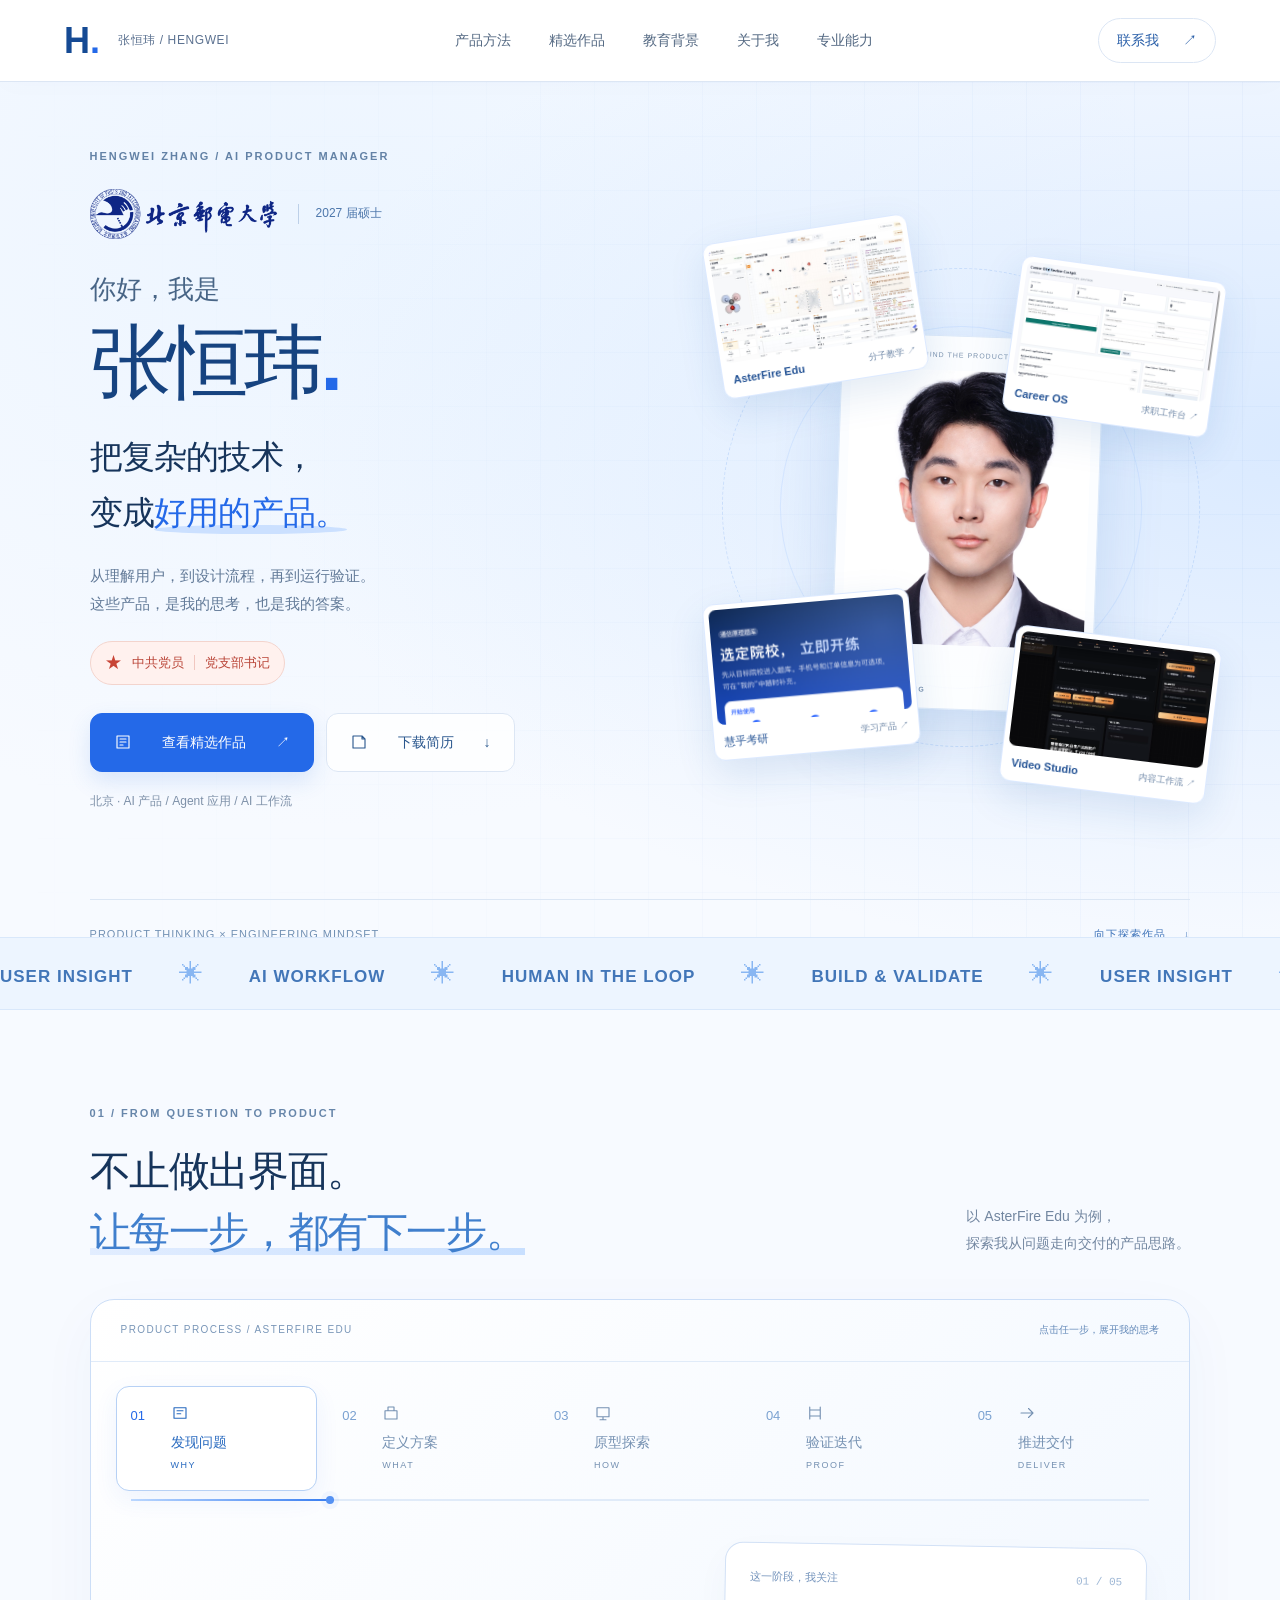
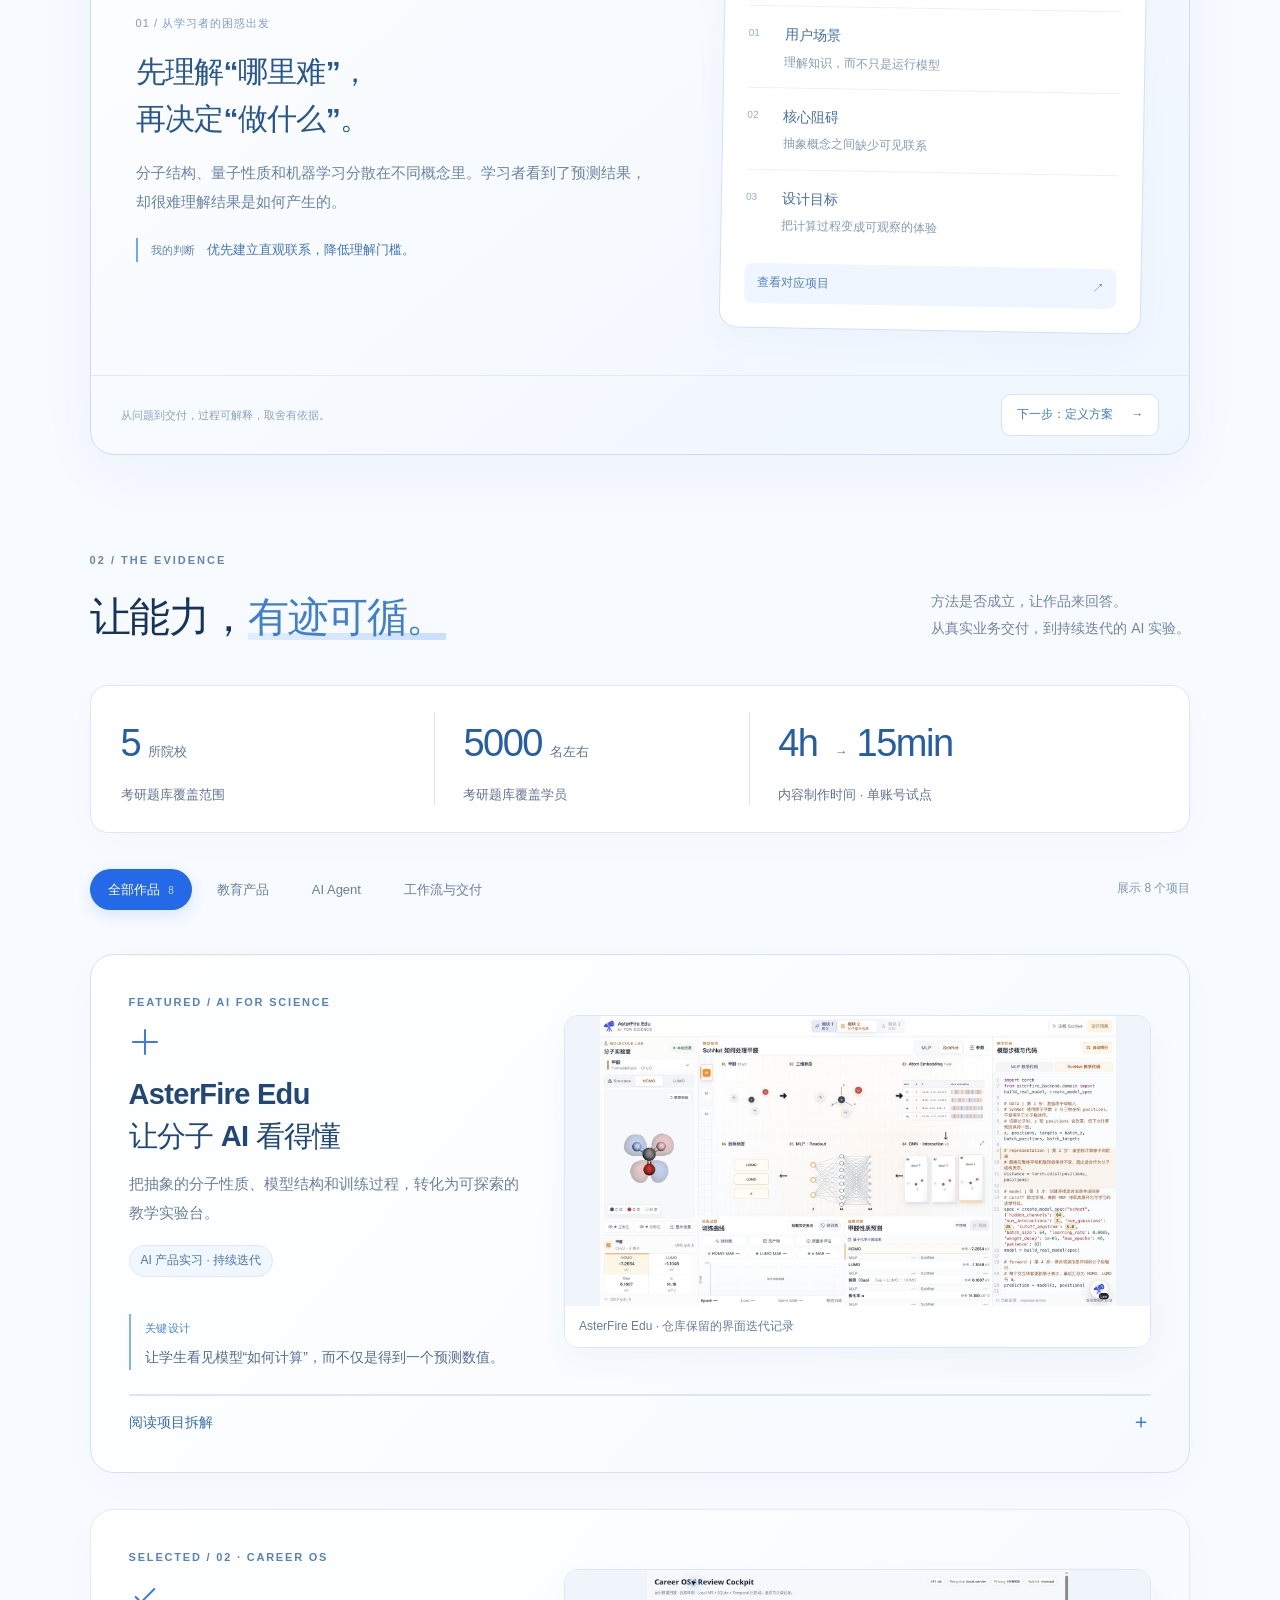
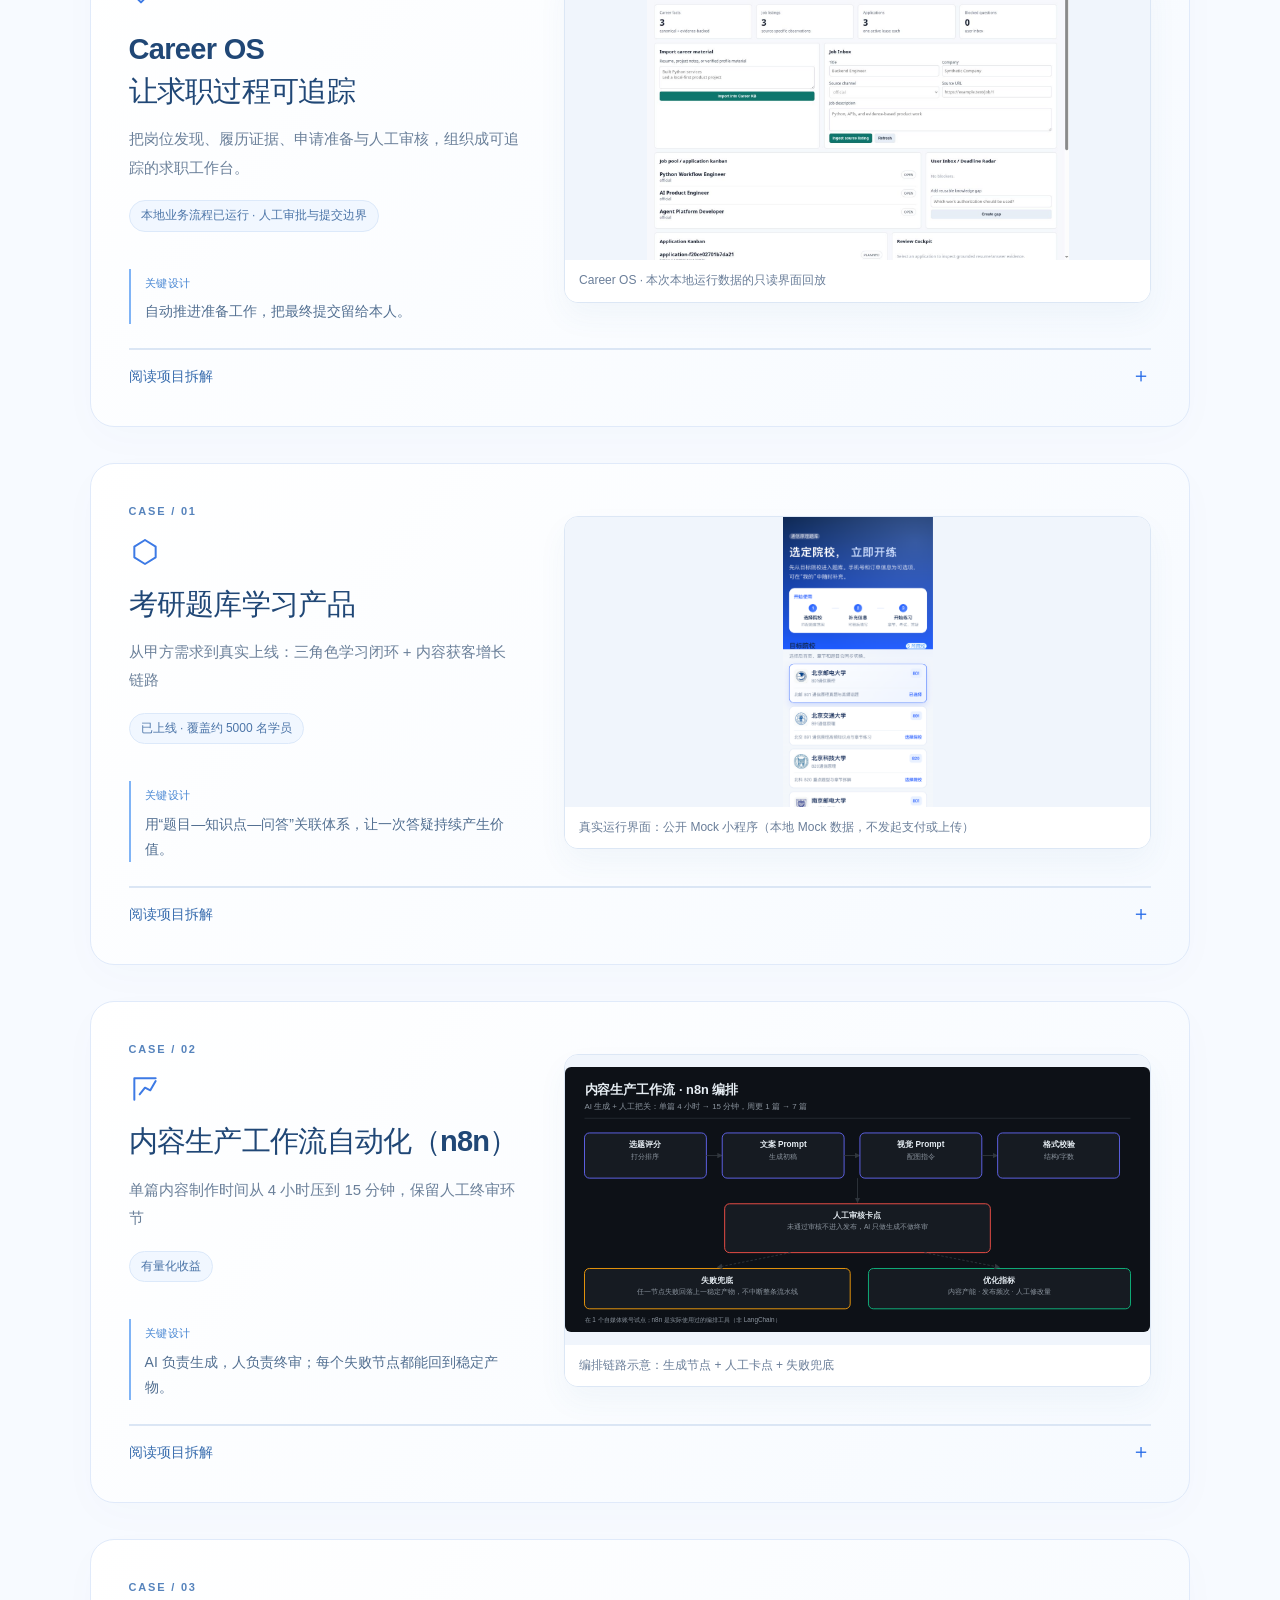
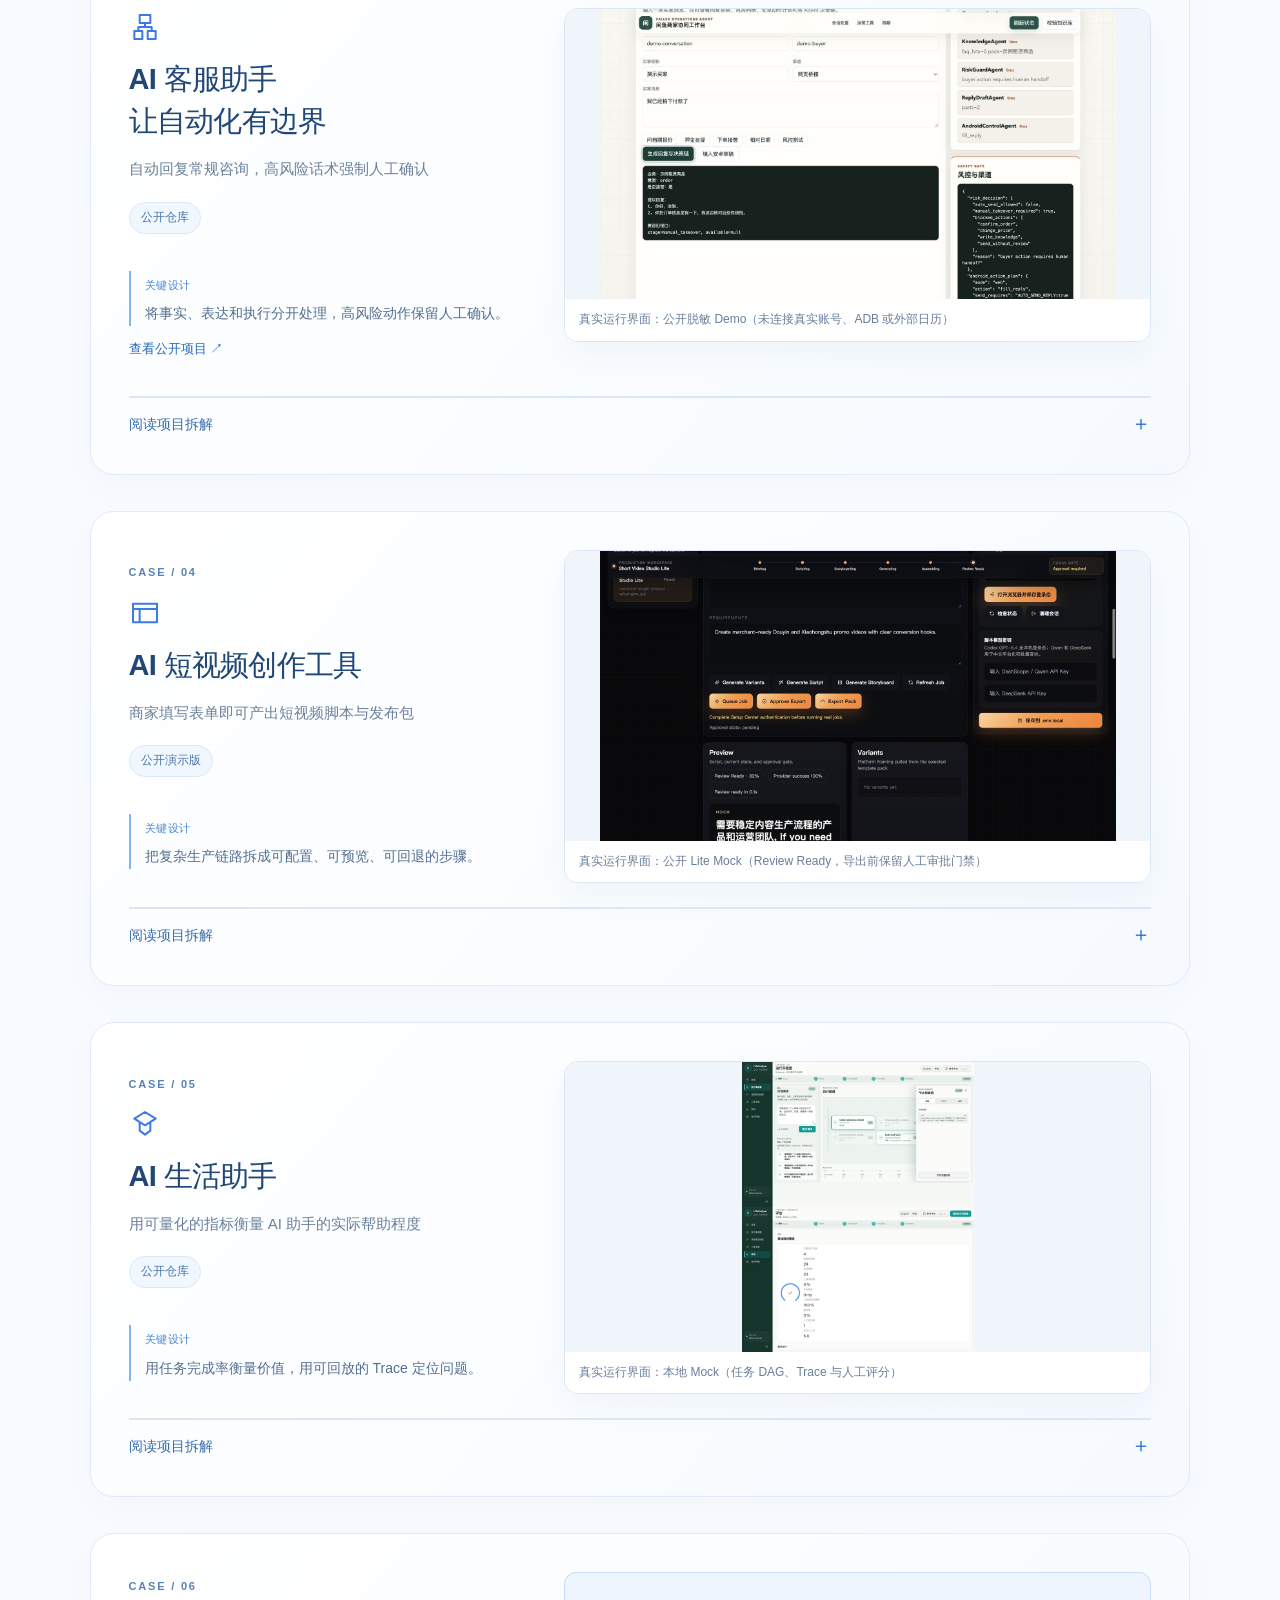
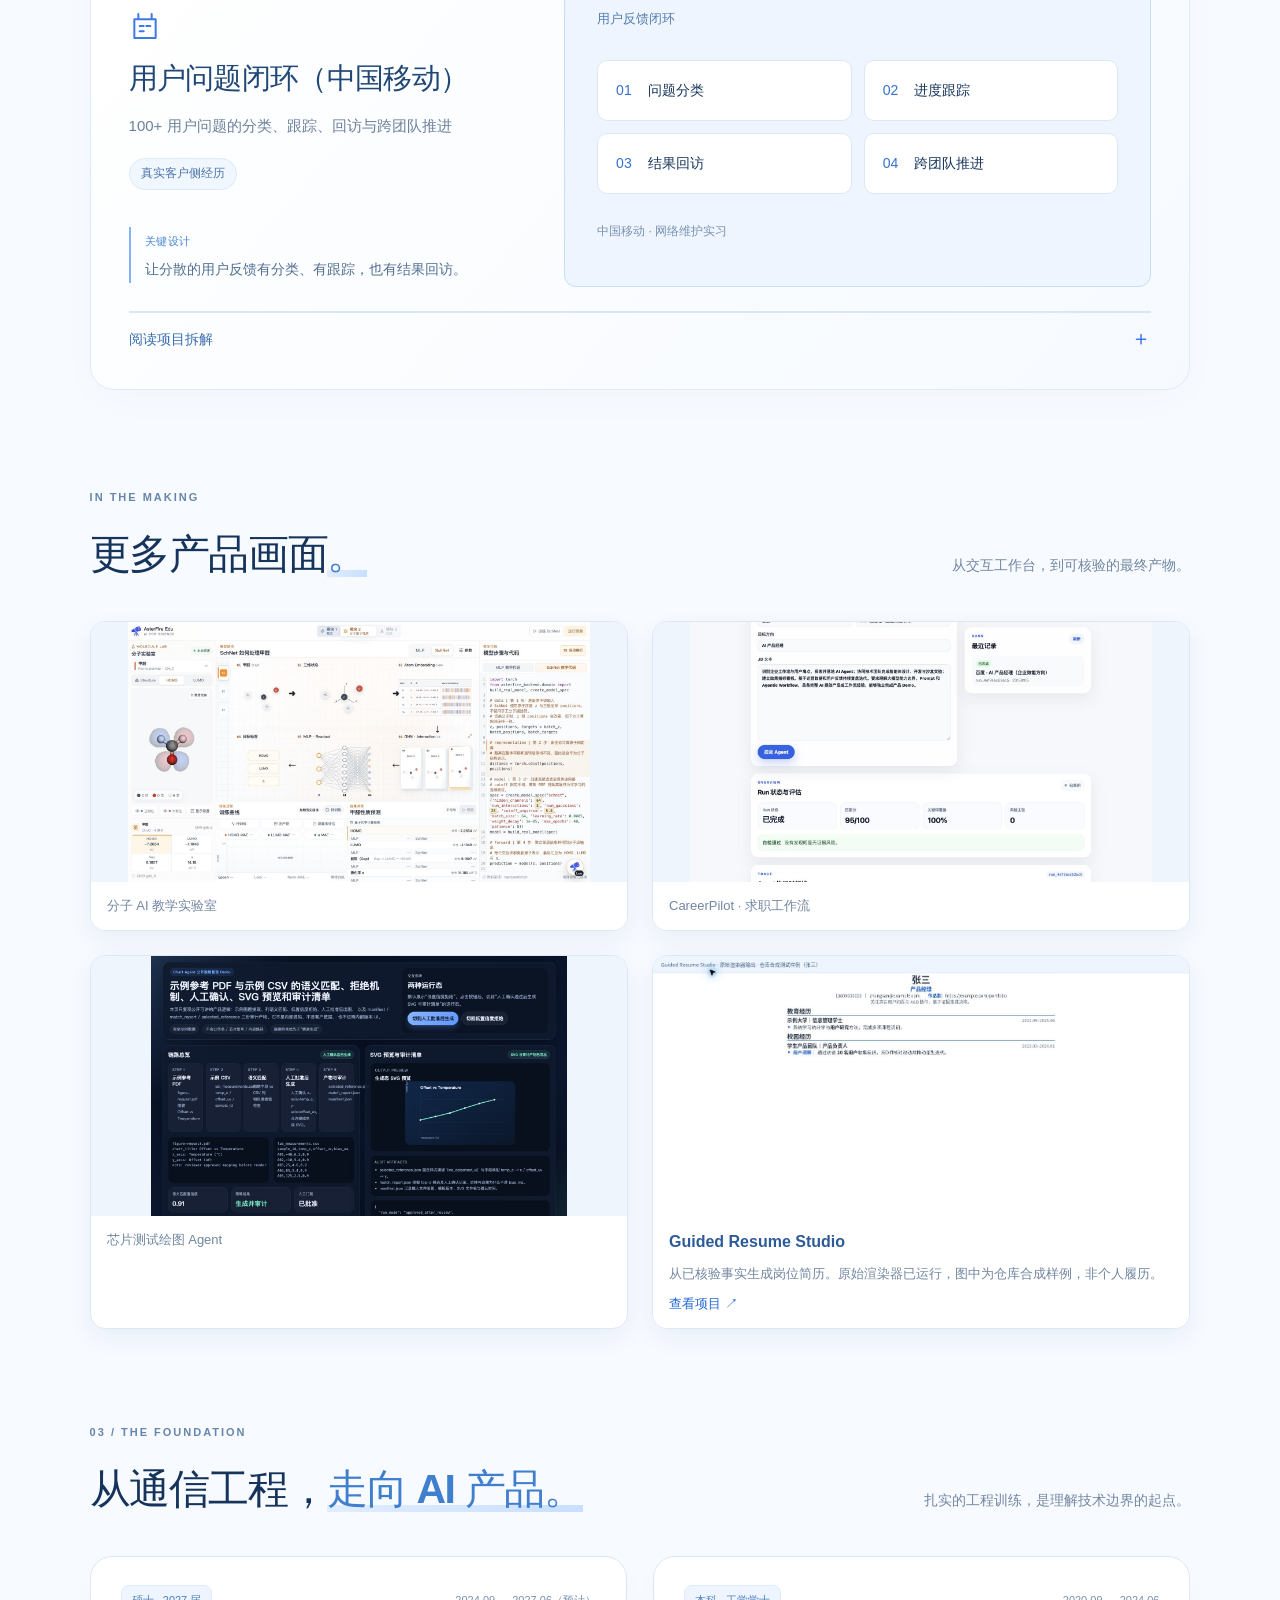
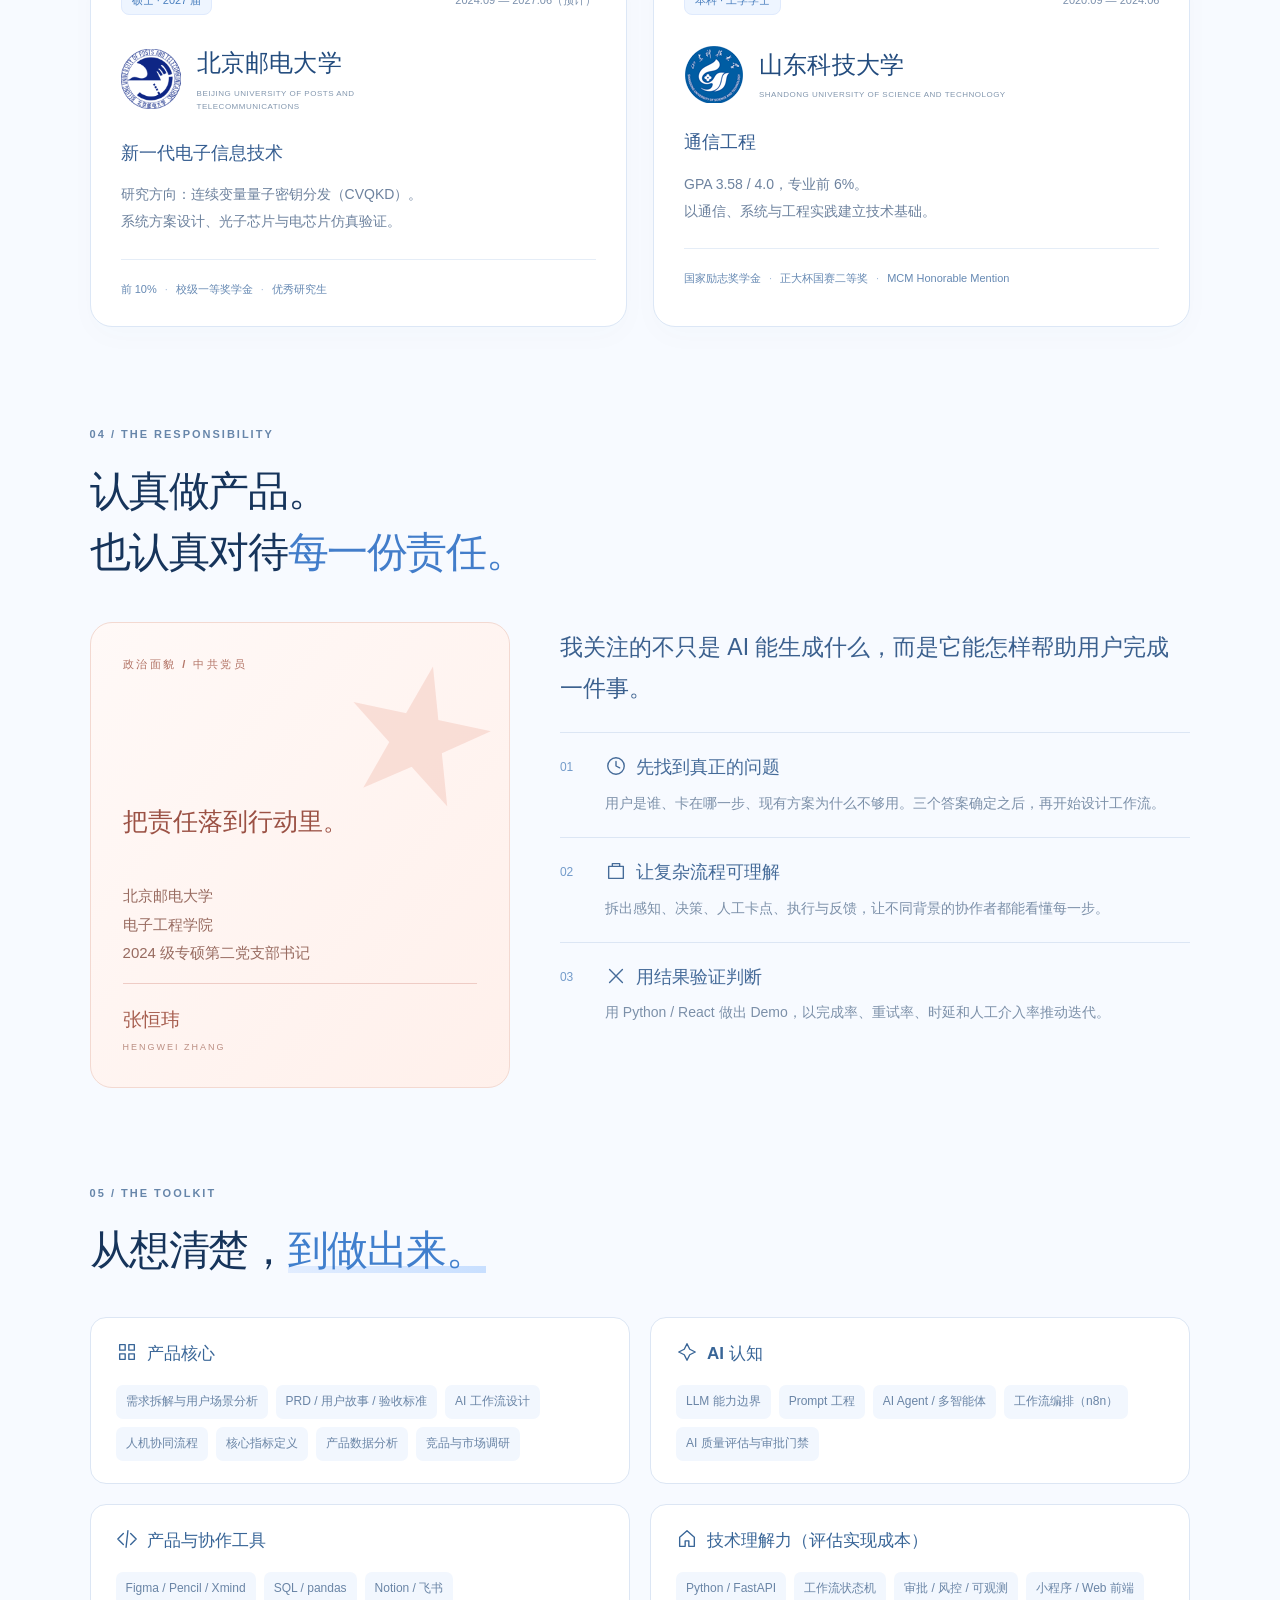
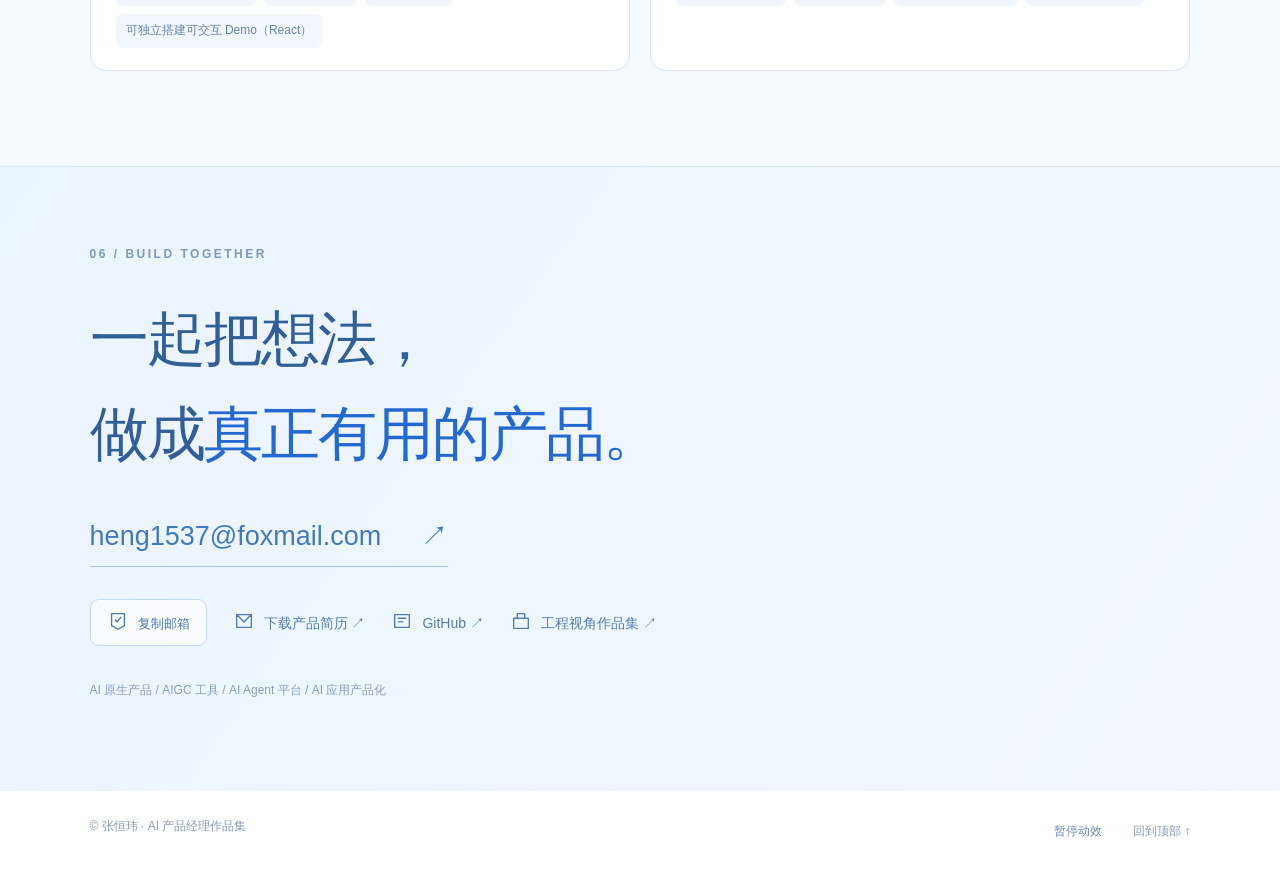
==== commit db5408f4: "Align case evidence, feature Career OS, add orbit hero and 24 motion accents" ====
--- a/index.html
+++ b/index.html
@@ -1,11 +1,12 @@
 <!DOCTYPE html>
-<html lang="zh-CN"><head><meta charset="UTF-8"><meta name="viewport" content="width=device-width, initial-scale=1"><meta name="description" content="张恒玮，北邮2027届硕士，中共党员、党支部书记。AI产品经理作品集：需求拆解、AI工作流、人机协同与产品交付。"><meta name="theme-color" content="#f7faff"><title>张恒玮 · AI 产品经理 | 北邮硕士 · 2027 届</title><link rel="stylesheet" href="style.css"><link rel="icon" href="data:image/svg+xml,%3Csvg xmlns='http://www.w3.org/2000/svg' viewBox='0 0 64 64'%3E%3Crect width='64' height='64' rx='14' fill='%232563eb'/%3E%3Ctext x='32' y='45' text-anchor='middle' font-size='42' font-family='sans-serif' fill='white'%3EH%3C/text%3E%3C/svg%3E"><script src="script.js" defer></script></head>
-<body><a class="skip" href="#projects">跳转到项目</a><div class="reading-progress" aria-hidden="true"></div>
-<header class="header"><a class="wordmark" href="#home" aria-label="张恒玮，首页">H<span>.</span><span class="wordmark-name">张恒玮 / HENGWEI</span></a><button class="menu-toggle" aria-expanded="false" aria-controls="main-nav" aria-label="展开导航">☰</button><nav id="main-nav" aria-label="主导航"><a href="#approach">产品方法</a><a href="#projects">精选作品</a><a href="#education">教育背景</a><a href="#about">关于我</a><a href="#skills">专业能力</a></nav><a class="header-contact" href="#contact">联系我 <span>↗</span></a></header>
-<main><section class="hero" id="home"><div class="hero-grid" aria-hidden="true"><canvas class="signal-canvas" aria-hidden="true"></canvas></div><div class="hero-content"><p class="eyebrow">HENGWEI ZHANG / AI PRODUCT MANAGER</p><div class="hero-school"><img src="assets/bupt-official.png" width="340" height="92" alt="北京邮电大学官方校徽与校名"><span>2027 届硕士</span></div><h1>你好，我是<span class="name">张恒玮<span class="name-dot">.</span></span></h1><p class="hero-line">理解技术。<br>更懂<span class="blue-underline">如何让产品落地。</span></p><p class="hero-description">从一个真实的用户问题，到一条可运行的 AI 工作流。<br>我连接需求、模型能力与产品体验，让想法走到交付。</p><div class="identity"><span class="identity-star" aria-hidden="true">★</span><strong>中共党员</strong><span class="identity-divider"></span><span>党支部书记</span></div><div class="hero-actions"><a class="button primary" href="#projects">查看精选作品 <span>↗</span></a><a class="button secondary" href="resume-pm.pdf">下载简历 <span>↓</span></a></div><p class="hero-location">北京 · AI 产品 / Agent 应用 / AI 工作流</p></div><div class="portrait-stage"><div class="portrait-frame"><div class="portrait-index"><span>THE PERSON BEHIND THE PRODUCTS</span><span>01 / 2026</span></div><img class="portrait" src="assets/hengwei-portrait.jpeg" alt="张恒玮的个人肖像，白衬衫与深色西装" width="1152" height="1536" fetchpriority="high"><div class="portrait-caption"><span>张恒玮 <small>HENGWEI ZHANG</small></span><span>技术底色<br>产品思维</span></div></div><div class="floating-label"><span aria-hidden="true">✦</span><div>Think clearly.<br><strong>Build thoughtfully.</strong></div></div><a class="hero-preview" href="#project-asterfire"><img src="assets/demo2-molecular-lab.jpg" alt="AsterFire Edu 分子教学实验台界面" width="360" height="210"><span>正在探索 · AI for Science <b>↗</b></span></a></div><div class="hero-bottom"><span>PRODUCT THINKING × ENGINEERING MINDSET</span><a href="#projects">向下探索作品 <span>↓</span></a></div></section><div class="ticker"><div aria-hidden="true">USER INSIGHT <b>✳</b> AI WORKFLOW <b>✳</b> HUMAN IN THE LOOP <b>✳</b> BUILD & VALIDATE <b>✳</b> USER INSIGHT <b>✳</b> AI WORKFLOW <b>✳</b> HUMAN IN THE LOOP <b>✳</b> BUILD & VALIDATE <b>✳</b></div></div><section class="approach-section" id="approach"><div class="section-heading reveal"><div><span class="eyebrow">01 / FROM QUESTION TO PRODUCT</span><h2>不止做出界面。<br><span>让每一步，都有下一步。</span></h2></div><p>以 AsterFire Edu 为例，<br>探索我从问题走向交付的产品思路。</p></div><div class="approach-lab reveal"><div class="lab-header"><span>PRODUCT PROCESS / ASTERFIRE EDU</span><span class="lab-instruction">点击任一步，展开我的思考</span></div><div class="process-tabs" role="tablist" aria-label="产品过程"><button role="tab" id="stage-tab-0" aria-controls="stage-panel" aria-selected="true" tabindex="0" data-stage="0"><span>01</span><strong>发现问题</strong><small>WHY</small></button><button role="tab" id="stage-tab-1" aria-controls="stage-panel" aria-selected="false" tabindex="-1" data-stage="1"><span>02</span><strong>定义方案</strong><small>WHAT</small></button><button role="tab" id="stage-tab-2" aria-controls="stage-panel" aria-selected="false" tabindex="-1" data-stage="2"><span>03</span><strong>原型探索</strong><small>HOW</small></button><button role="tab" id="stage-tab-3" aria-controls="stage-panel" aria-selected="false" tabindex="-1" data-stage="3"><span>04</span><strong>验证迭代</strong><small>PROOF</small></button><button role="tab" id="stage-tab-4" aria-controls="stage-panel" aria-selected="false" tabindex="-1" data-stage="4"><span>05</span><strong>推进交付</strong><small>DELIVER</small></button></div><div class="process-track" aria-hidden="true"><span></span></div><div class="stage-panel" id="stage-panel" role="tabpanel" aria-labelledby="stage-tab-0" tabindex="0"><div class="stage-copy"><span class="stage-kicker">01 / 从学习者的困惑出发</span><h3>先理解“哪里难”，<br>再决定“做什么”。</h3><p class="stage-description">分子结构、量子性质和机器学习分散在不同概念里。学习者看到了预测结果，却很难理解结果是如何产生的。</p><div class="stage-decision"><span>我的判断</span><p>优先建立直观联系，降低理解门槛。</p></div></div><div class="stage-artifact"><div class="artifact-top"><span>这一阶段，我关注</span><span class="artifact-count">01 / 05</span></div><div class="artifact-items"><div><span>01</span><strong>用户场景</strong><p>理解知识，而不只是运行模型</p></div><div><span>02</span><strong>核心阻碍</strong><p>抽象概念之间缺少可见联系</p></div><div><span>03</span><strong>设计目标</strong><p>把计算过程变成可观察的体验</p></div></div><a class="stage-project-link" href="#project-asterfire">查看对应项目 <span>↗</span></a></div></div><div class="process-bottom"><span>从问题到交付，过程可解释，取舍有依据。</span><button class="next-stage" type="button">下一步：定义方案 <span>→</span></button></div></div></section><section class="work-section" id="projects"><div class="section-heading reveal"><div><span class="eyebrow">02 / THE EVIDENCE</span><h2>让能力，<span>有迹可循。</span></h2></div><p>方法是否成立，让作品来回答。<br>从真实业务交付，到持续迭代的 AI 实验。</p></div><div class="work-metrics reveal"><div><strong>5<span>所院校</span></strong><p>考研题库覆盖范围</p></div><div><strong>5000<span>名左右</span></strong><p>考研题库覆盖学员</p></div><div><strong>4h <span>→</span> 15min</strong><p>内容制作时间 · 单账号试点</p></div></div>
-<div class="project-toolbar reveal"><div class="project-filters" role="group" aria-label="按项目方向筛选"><button class="active" data-filter="all" aria-pressed="true">全部作品 <span>8</span></button><button data-filter="education" aria-pressed="false">教育产品</button><button data-filter="agent" aria-pressed="false">AI Agent</button><button data-filter="workflow" aria-pressed="false">工作流与交付</button></div><span class="project-count" aria-live="polite">展示 8 个项目</span></div><article class="project reveal featured" id="project-asterfire" data-category="education"><div class="project-info"><span class="eyebrow">FEATURED / AI FOR SCIENCE</span><h3>AsterFire Edu<br>让分子 AI 看得懂</h3><p class="project-tag">把抽象的分子性质、模型结构和训练过程，转化为可探索的教学实验台。</p><span class="status">AI 产品实习 · 持续迭代</span><div class="project-takeaway"><span>关键设计</span><p>让学生看见模型“如何计算”，而不仅是得到一个预测数值。</p></div><details><summary>阅读项目拆解 <span>＋</span></summary><div class="case-body"><div class="blk"><p class="blk-label">用户问题</p><p class="blk-text">分子几何、量子性质与神经网络之间的关系难以直观理解，学习者需要在讲解与实验中建立联系。</p></div><div class="blk"><p class="blk-label">我的工作</p><p class="blk-text">参与需求拆解、教学叙事、交互设计与 Demo 交付，将输入、几何构建、距离角度编码、模型学习和性质预测组织成连贯的观察流程。</p></div><div class="blk"><p class="blk-label">产品取舍</p><p class="blk-text">以固定教学分子降低操作门槛。清晰区分训练、产物、质量与预测状态；不可用的能力明确标识，不用模拟结果替代真实训练。</p></div><div class="blk"><p class="blk-label">实现与边界</p><p class="blk-text">现有实验台支持 MLP 与 DimeNet++、三维几何观察、真实训练和显式预测。AI 助教与代码练习等能力仍有规划项，当前不作为已上线成果。</p></div><ul class="tags"><li>AI 教学</li><li>交互叙事</li><li>MLP / DimeNet++</li><li>真实训练</li></ul></div></details></div><div class="project-media"><figure><img src="assets/demo2-molecular-lab.jpg" alt="AsterFire Edu 分子教学实验台历史迭代界面" loading="lazy" width="1600" height="900"><figcaption>AsterFire Edu · 仓库保留的界面迭代记录</figcaption></figure><div class="case-journey" aria-label="教学流程"><span>观察分子</span><i>→</i><span>理解模型</span><i>→</i><span>训练与预测</span></div></div></article><article class="project reveal" id="project-1" data-category="education"><div class="project-info"><span class="eyebrow">CASE / 01</span><h3>考研题库学习产品</h3><p class="project-tag">从甲方需求到真实上线：三角色学习闭环 + 内容获客增长链路</p><span class="status">已上线 · 覆盖约 5000 名学员</span><div class="project-takeaway"><span>关键设计</span><p>用“题目—知识点—问答”关联体系，让一次答疑持续产生价值。</p></div><details><summary>阅读项目拆解 <span>＋</span></summary><div class="case-body"><div class="blk"><p class="blk-label">痛点</p><p class="blk-text">调研中三类角色各有卡点：学员碎片时间刷题需求强但传统题库产品重、答疑链路长；教师端群内答疑分散重复；运营端内容生产耗时。</p></div><div class="blk"><p class="blk-label">我的方案</p><p class="blk-text">面向学员、教师、运营<strong>三类角色</strong>做调研，设计<strong>学员刷题 / 教师答疑 / 管理员工单</strong>三角色闭环；构建「题目 — 知识点 — 问答」关联知识体系，让一次答疑的结果可以被后续复用。</p></div><div class="blk"><ul class="pts"><li><strong>交付物</strong>：业务流程、功能清单、PRD、Figma 高保真原型、功能结构图、用户流程图、版本迭代记录、后端联调接口清单</li><li><strong>真实规模</strong>：覆盖 5 所院校约 5000 名当届学员，协同后端完成接口联调与上线</li><li><strong>迭代闭环</strong>：依据甲方与真实使用反馈完成 2–3 轮迭代</li><li><strong>增长链路</strong>：负责小红书 / B 站 / 抖音渠道运营，半年全平台涨粉 2 万，持续为小程序导流</li><li><strong>数据闭环</strong>：以私信咨询量与私域转化量为核心指标复盘内容表现，据此调整发布节奏与时段、为高咨询量内容配套 AI 客服话术承接；咨询转化量提升约 30%，答疑响应由人工在线时段的间断回复变为 24 小时承接</li><li><strong>效率</strong>：AI 辅助开发使原型周期缩短约 90%</li></ul></div><ul class="tags"><li>需求调研</li><li>PRD / 原型</li><li>多角色流程</li><li>上线交付</li><li>增长闭环</li><li>教育产品</li></ul><div class="btns" style="margin-top:18px"><a class="btn" href="https://github.com/galanime/huihu-kaoyan-miniapp-public" target="_blank" rel="noopener">脱敏演示版仓库 →</a></div></div></details></div><div class="project-media"><figure class="figure runtime-evidence"><img src="assets/huihu-student-entry-runtime.png" alt="北京灰虎研题教育公开 Mock 小程序在微信开发者工具中的真实运行界面" loading="lazy"/ width="780" height="1506"><figcaption>真实运行界面：公开 Mock 小程序（本地 Mock 数据，不发起支付或上传）</figcaption></figure><figure class="figure"><img src="assets/huihu-flow.svg" alt="三角色闭环与增长链路示意" loading="lazy"/><figcaption>三角色闭环与增长链路示意</figcaption></figure></div></article><article class="project reveal" id="project-career" data-category="agent"><div class="project-info"><span class="eyebrow">CASE / CAREER OS</span><h3>把求职，做成可追踪的工作流</h3><p class="project-tag">从职位分析、材料组织到简历产物与浏览器准备，让长期求职过程可恢复、有依据。</p><span class="status">个人项目 · 本地工作流</span><div class="project-takeaway"><span>关键设计</span><p>自动推进准备工作，把最终提交留给本人。</p></div><details><summary>阅读项目拆解 <span>＋</span></summary><div class="case-body"><div class="blk"><p class="blk-label">用户问题</p><p class="blk-text">职位来源分散、材料版本混乱，简历定制和填写准备容易重复劳动，也难以追踪信息依据。</p></div><div class="blk"><p class="blk-label">产品方案</p><p class="blk-text">以持久化工作流串联材料导入、职位评估、计划、简历生成与受控浏览器准备；业务事实与流程状态分别管理。</p></div><div class="blk"><p class="blk-label">关键取舍</p><p class="blk-text">简历表述需要可追溯依据；浏览器扩展承担扫描和准备，不接受自动提交指令。遇到需要本人处理的环节，进入人工接管。</p></div><ul class="tags"><li>Temporal</li><li>SQLite</li><li>Chrome 扩展</li><li>人机协同</li></ul></div></details></div><div class="project-media"><div class="career-surface"><div class="surface-top"><span class="window-dots" aria-hidden="true">● ● ●</span><span>CAREER OS / WORKFLOW DESIGN</span></div><div class="career-flow"><div><span>01</span><h4>职位与材料</h4><p>组织事实，保留来源</p></div><div><span>02</span><h4>匹配与计划</h4><p>将目标拆成下一步</p></div><div><span>03</span><h4>简历与产物</h4><p>按岗位准备申请材料</p></div><div><span>04</span><h4>本人确认</h4><p>浏览器准备，人工提交</p></div></div><div class="career-note">工作流设计示意 <span>可追踪 · 可恢复 · 有边界</span></div></div></div></article><article class="project reveal" id="project-2" data-category="workflow"><div class="project-info"><span class="eyebrow">CASE / 02</span><h3>内容生产工作流自动化（n8n）</h3><p class="project-tag">单篇内容制作时间从 4 小时压到 15 分钟，保留人工终审环节</p><span class="status">有量化收益</span><div class="project-takeaway"><span>关键设计</span><p>AI 负责生成，人负责终审；每个失败节点都能回到稳定产物。</p></div><details><summary>阅读项目拆解 <span>＋</span></summary><div class="case-body"><div class="blk"><p class="blk-label">痛点</p><p class="blk-text">内容团队要保证周更频次，但选题、文案、配图、格式校验全靠人工串，单篇耗时长；一旦全自动化又容易产出不能用的内容。</p></div><div class="blk"><p class="blk-label">我的方案</p><p class="blk-text">用 n8n 编排「<strong>选题评分 → 文案 / 视觉 Prompt → 格式校验 → 人工审核 → 失败兜底</strong>」工作流：AI 负责生成，人负责终审，任一节点失败回落上一稳定产物，不中断整条流水线。</p></div><div class="blk"><p class="blk-label">验证与成果</p><p class="blk-text">在 1 个自媒体账号试点：<strong>单篇制作由约 4 小时缩短至 15 分钟，周更由 1 篇提升至 7 篇</strong>；以内容产能、发布频次、人工修改量作为优化指标。</p></div><ul class="tags"><li>工作流编排</li><li>n8n</li><li>人机协同</li><li>效率量化</li><li>AIGC</li></ul></div></details></div><div class="project-media"><figure class="figure"><img src="assets/n8n-content-workflow.svg" alt="编排链路示意：生成节点 + 人工卡点 + 失败兜底" loading="lazy"/><figcaption>编排链路示意：生成节点 + 人工卡点 + 失败兜底</figcaption></figure></div></article><article class="project reveal" id="project-3" data-category="agent"><div class="project-info"><span class="eyebrow">CASE / 03</span><h3>AI 客服助手<br>让自动化有边界</h3><p class="project-tag">自动回复常规咨询，高风险话术强制人工确认</p><span class="status">公开仓库</span><div class="project-takeaway"><span>关键设计</span><p>将事实、表达和执行分开处理，高风险动作保留人工确认。</p></div><details><summary>阅读项目拆解 <span>＋</span></summary><div class="case-body"><div class="blk"><p class="blk-label">痛点</p><p class="blk-text">账号私信 / 评论量大，人工回复不及时导致流失；但全自动回复容易触发平台风控或话术违规，账号风险高。</p></div><div class="blk"><p class="blk-label">我的方案</p><p class="blk-text">设计<strong>感知 → 分诊 → 拟人化改写 → 人工审批 → 执行 → 学习同步</strong>的人机协同流程：低风险常规问题自动处理，高风险动作强制进入人工卡点。</p></div><div class="blk"><ul class="pts"><li><strong>核心取舍</strong>：主动牺牲自动化率换账号安全 —— 改价、确认订单等高危动作即使模型判断正确也一律转人工，个人商家承受不起一次封号，自动化率不是这个场景的北极星指标</li><li><strong>可解释</strong>：每条自动回复都记录意图判定与风控决策依据，可解释、可回放、可审计</li><li><strong>运营可自维护</strong>：话术库与策略解耦为 YAML 知识包 + FAQ JSONL，非技术运营同学能自己维护规则</li><li><strong>验证</strong>：待审队列 + 审计日志的 Web 面板承载运营日常；17 个自动化测试覆盖核心分诊与风控逻辑</li></ul></div><ul class="tags"><li>人机协同</li><li>风控设计</li><li>审批闭环</li><li>可解释性</li><li>运营效率</li></ul></div></details><a class="repo-link" href="https://github.com/galanime/xianyu-ai-customer-service-agent" target="_blank" rel="noopener">查看公开项目 ↗</a></div><div class="project-media"><figure class="figure runtime-evidence"><img src="assets/xianyu-agent-runtime.jpg" alt="闲鱼 AI 客服 Agent 公开脱敏 Demo 的真实运行界面" loading="lazy"/ width="1600" height="900"><figcaption>真实运行界面：公开脱敏 Demo（未连接真实账号、ADB 或外部日历）</figcaption></figure><figure class="figure"><img src="assets/xianyu-riskguard.svg" alt="风控前置示意：5 类意图分诊，4 类高危动作强制转人工" loading="lazy"/><figcaption>风控前置示意：5 类意图分诊，4 类高危动作强制转人工</figcaption></figure></div></article><article class="project reveal" id="project-4" data-category="workflow"><div class="project-info"><span class="eyebrow">CASE / 04</span><h3>AI 短视频创作工具</h3><p class="project-tag">商家填写表单即可产出短视频脚本与发布包</p><span class="status">公开演示版</span><div class="project-takeaway"><span>关键设计</span><p>把复杂生产链路拆成可配置、可预览、可回退的步骤。</p></div><details><summary>阅读项目拆解 <span>＋</span></summary><div class="case-body"><div class="blk"><p class="blk-label">痛点</p><p class="blk-text">中小商家想做短视频获客，但不会写脚本、不懂剪辑，外包一条成本高、周期长，导致大量商家放弃视频渠道。</p></div><div class="blk"><p class="blk-label">我的方案</p><p class="blk-text">把短视频生产拆解为 <strong>brief → 脚本 → 分镜 → 发布包</strong> 的标准化工作流，每一步都是可配置、可预览、可回退的节点；用多智能体分别负责文案、视觉与结构，商家侧的操作简化为填写一份表单。</p></div><div class="blk"><ul class="pts"><li><strong>质量门禁</strong>：人工审批前置，未审批的任务不可进入导出阶段，内容风险由流程规则拦截</li><li><strong>双版本策略</strong>：Lite 版用于 0 成本演示与获客，Pro 版面向付费商用，能力边界清晰</li><li><strong>降级与成本控制</strong>：mock Provider + 降级链路，无付费 API 也能完整跑通，验证期 0 成本</li><li><strong>验证</strong>：独立完成可交互 Demo 并跑通全链路，沉淀界面教程与 Prompt 知识库；21 个自动化测试保证迭代不回退</li></ul></div><ul class="tags"><li>需求拆解</li><li>AI 工作流</li><li>审批门禁</li><li>双版本策略</li><li>AIGC</li></ul><div class="btns" style="margin-top:18px"><a class="btn" href="https://github.com/galanime/short-video-studio-lite" target="_blank" rel="noopener">GitHub →</a></div></div></details></div><div class="project-media"><figure class="figure runtime-evidence"><img src="assets/short-video-review-ready.png" alt="Short Video Studio Lite 公开 Lite Mock 的真实运行界面" loading="lazy"/ width="1600" height="900"><figcaption>真实运行界面：公开 Lite Mock（Review Ready，导出前保留人工审批门禁）</figcaption></figure></div></article><article class="project reveal" id="project-5" data-category="agent"><div class="project-info"><span class="eyebrow">CASE / 05</span><h3>AI 生活助手</h3><p class="project-tag">用可量化的指标衡量 AI 助手的实际帮助程度</p><span class="status">公开仓库</span><div class="project-takeaway"><span>关键设计</span><p>用任务完成率衡量价值，用可回放的 Trace 定位问题。</p></div><details><summary>阅读项目拆解 <span>＋</span></summary><div class="case-body"><div class="blk"><p class="blk-label">痛点</p><p class="blk-text">AI 助手能对话但完成不了任务是常见情况，用户描述不清具体问题在哪，团队也缺少判断优化方向的依据，根本原因是没有一套可量化的体验评估方法。</p></div><div class="blk"><p class="blk-label">我的方案</p><p class="blk-text">设计<strong>意图识别 → 任务拆解 → 工具调用 → 结果聚合</strong>的完整用户旅程，并定义完成率、重试率、端到端时延、人工评分等核心体验指标。</p></div><div class="blk"><ul class="pts"><li><strong>核心指标定义</strong>：北极星指标定为任务完成率，而不是回复率</li><li><strong>评估面板</strong>：评估仪表盘 + 人工评分入口，用数据驱动迭代意图识别与工具选择策略</li><li><strong>过程可视化</strong>：任务 DAG + Trace + 会话回放，让非技术干系人看懂决策链路，降低验收成本</li><li><strong>验证</strong>：112 个自动化测试保障体验不回退；评估体系可迁移到任何 Agent 类产品</li></ul></div><ul class="tags"><li>核心指标</li><li>评估体系</li><li>数据分析</li><li>AI Agent</li><li>体验设计</li></ul><div class="btns" style="margin-top:18px"><a class="btn" href="https://github.com/galanime/LifeHelper" target="_blank" rel="noopener">GitHub →</a></div></div></details></div><div class="project-media"><figure class="figure runtime-evidence"><img src="assets/lifehelper-runtime.jpg" alt="LifeHelper 本地 Mock 的真实运行界面，展示任务 DAG、Trace 与人工评分" loading="lazy"/ width="1440" height="1800"><figcaption>真实运行界面：本地 Mock（任务 DAG、Trace 与人工评分）</figcaption></figure><figure class="figure"><img src="assets/lifehelper-stack.svg" alt="用户旅程与评估面板示意" loading="lazy"/><figcaption>用户旅程与评估面板示意</figcaption></figure></div></article><article class="project reveal" id="project-6" data-category="workflow"><div class="project-info"><span class="eyebrow">CASE / 06</span><h3>用户问题闭环（中国移动）</h3><p class="project-tag">100+ 用户问题的分类、跟踪、回访与跨团队推进</p><span class="status">真实客户侧经历</span><div class="project-takeaway"><span>关键设计</span><p>让分散的用户反馈有分类、有跟踪，也有结果回访。</p></div><details><summary>阅读项目拆解 <span>＋</span></summary><div class="case-body"><div class="blk"><p class="blk-label">背景</p><p class="blk-text">中国移动河南公司分公司网络维护实习（本科寒假，2024.02–2024.03）：一线用户问题分散在多个渠道，处理进度不透明，跨团队推进容易断链。</p></div><div class="blk"><p class="blk-label">我做的事</p><p class="blk-text">跟进 <strong>100+ 个用户问题反馈与处理进度</strong>，建立问题处理台账，跑通「分类 → 进度跟踪 → 结果回访 → 跨团队推进」闭环。</p></div><div class="blk"><p class="blk-label">结果</p><p class="blk-text">问题<strong>解决率 98%</strong>、<strong>满意度 95%</strong>；另完成 20+ 个基站巡检，排查出 3 处潜在设备隐患。</p></div><ul class="tags"><li>用户反馈闭环</li><li>问题分级</li><li>跨团队推进</li><li>满意度度量</li></ul></div></details></div><div class="project-media"><div class="service-visual"><span>用户反馈闭环</span><ol><li>问题分类</li><li>进度跟踪</li><li>结果回访</li><li>跨团队推进</li></ol><p>中国移动 · 网络维护实习</p></div></div></article>
-</section><section class="more-work"><div class="section-heading reveal"><div><span class="eyebrow">IN THE MAKING</span><h2>更多产品画面<span>。</span></h2></div><p>AI 教学、求职工作流与芯片测试绘图。</p></div><div class="gallery reveal"><figure><img src="assets/demo2-molecular-lab.jpg" alt="分子 AI 教学实验室界面" loading="lazy" width="1600" height="900"><figcaption>分子 AI 教学实验室</figcaption></figure><figure><img src="assets/careerpilot-baidu-run.jpg" alt="CareerPilot 求职工作流运行界面" loading="lazy" width="1600" height="900"><figcaption>CareerPilot · 求职工作流</figcaption></figure><figure><img src="assets/chart-agent-public-runtime.jpg" alt="芯片测试绘图 Agent 运行界面" loading="lazy" width="1440" height="900"><figcaption>芯片测试绘图 Agent</figcaption></figure></div></section>
-<section class="education-section" id="education"><div class="section-heading reveal"><div><span class="eyebrow">03 / THE FOUNDATION</span><h2>从通信工程，<span>走向 AI 产品。</span></h2></div><p>扎实的工程训练，是理解技术边界的起点。</p></div><div class="education-grid"><article class="education-card reveal"><div class="education-top"><span class="degree">硕士 · 2027 届</span><span>2024.09 — 2027.06（预计）</span></div><div class="school-heading"><span class="school-seal bupt-seal"><img src="assets/bupt-official.png" alt="北京邮电大学校徽" loading="lazy" width="341" height="91"></span><div><h3>北京邮电大学</h3><p>BEIJING UNIVERSITY OF POSTS AND TELECOMMUNICATIONS</p></div></div><h4>新一代电子信息技术</h4><p class="education-description">研究方向：连续变量量子密钥分发（CVQKD）。<br>系统方案设计、光子芯片与电芯片仿真验证。</p><div class="education-tags"><span>前 10%</span><span>校级一等奖学金</span><span>优秀研究生</span></div></article><article class="education-card reveal"><div class="education-top"><span class="degree">本科 · 工学学士</span><span>2020.09 — 2024.06</span></div><div class="school-heading"><span class="school-seal sdust-seal"><img src="assets/sdust-official.png" alt="山东科技大学校徽" loading="lazy" width="288" height="65"></span><div><h3>山东科技大学</h3><p>SHANDONG UNIVERSITY OF SCIENCE AND TECHNOLOGY</p></div></div><h4>通信工程</h4><p class="education-description">GPA 3.58 / 4.0，专业前 6%。<br>以通信、系统与工程实践建立技术基础。</p><div class="education-tags"><span>国家励志奖学金</span><span>正大杯国赛二等奖</span><span>MCM Honorable Mention</span></div></article></div></section><section class="about-section" id="about"><div class="about-title reveal"><span class="eyebrow">04 / THE RESPONSIBILITY</span><h2>认真做产品。<br>也认真对待<span>每一份责任。</span></h2></div><div class="about-grid"><div class="identity-card reveal"><span class="eyebrow">政治面貌 / 中共党员</span><span class="large-star" aria-hidden="true">★</span><h3>把责任落到行动里。</h3><p>北京邮电大学<br>电子工程学院<br>2024 级专硕第二党支部书记</p><div class="identity-signature">张恒玮 <span>HENGWEI ZHANG</span></div></div><div class="methodology reveal"><p class="about-intro">我关注的不只是 AI 能生成什么，而是它能怎样帮助用户完成一件事。</p><div><span>01</span><h3>先找到真正的问题</h3><p>用户是谁、卡在哪一步、现有方案为什么不够用。三个答案确定之后，再开始设计工作流。</p></div><div><span>02</span><h3>让复杂流程可理解</h3><p>拆出感知、决策、人工卡点、执行与反馈，让不同背景的协作者都能看懂每一步。</p></div><div><span>03</span><h3>用结果验证判断</h3><p>用 Python / React 做出 Demo，以完成率、重试率、时延和人工介入率推动迭代。</p></div></div></div></section>
-<section class="skills-section" id="skills"><div class="section-heading reveal"><div><span class="eyebrow">05 / THE TOOLKIT</span><h2>从想清楚，<span>到做出来。</span></h2></div></div><div class="skills-grid reveal"><div class="grp"><p class="grp-label">产品核心</p><ul class="tags"><li>需求拆解与用户场景分析</li><li>PRD / 用户故事 / 验收标准</li><li>AI 工作流设计</li><li>人机协同流程</li><li>核心指标定义</li><li>产品数据分析</li><li>竞品与市场调研</li></ul></div><div class="grp"><p class="grp-label">AI 认知</p><ul class="tags"><li>LLM 能力边界</li><li>Prompt 工程</li><li>AI Agent / 多智能体</li><li>工作流编排（n8n）</li><li>AI 质量评估与审批门禁</li></ul></div><div class="grp"><p class="grp-label">产品与协作工具</p><ul class="tags"><li>Figma / Pencil / Xmind</li><li>SQL / pandas</li><li>Notion / 飞书</li><li>可独立搭建可交互 Demo（React）</li></ul></div><div class="grp"><p class="grp-label">技术理解力（评估实现成本）</p><ul class="tags"><li>Python / FastAPI</li><li>工作流状态机</li><li>审批 / 风控 / 可观测</li><li>小程序 / Web 前端</li></ul></div>
-    </div></section>
-<section class="contact-section" id="contact"><span class="eyebrow">06 / BUILD TOGETHER</span><h2>一起把想法，<br>做成<span>真正有用的产品。</span></h2><a class="email-link" href="mailto:heng1537@foxmail.com">heng1537@foxmail.com <span>↗</span></a><div class="contact-links"><button class="copy-email" type="button">复制邮箱</button><a href="resume-pm.pdf">下载产品简历 ↗</a><a href="https://github.com/galanime" target="_blank" rel="noopener">GitHub ↗</a><a href="https://galanime.github.io/portfolio/" target="_blank" rel="noopener">工程视角作品集 ↗</a></div><p class="contact-note">AI 原生产品 / AIGC 工具 / AI Agent 平台 / AI 应用产品化</p></section></main><footer><span>© 张恒玮 · AI 产品经理作品集</span><div class="footer-controls"><button class="motion-toggle" aria-pressed="false" type="button">暂停动效</button><a href="#home">回到顶部 ↑</a></div></footer><div class="toast" role="status" aria-live="polite"></div><dialog class="lightbox" aria-label="查看项目大图"><button class="lightbox-close" aria-label="关闭大图">关闭 ×</button><button class="lightbox-prev" aria-label="上一张图片">←</button><button class="lightbox-next" aria-label="下一张图片">→</button><img alt=""><p></p></dialog></body></html>+
+<html lang="zh-CN"><head><meta charset="utf-8"/><meta content="width=device-width, initial-scale=1" name="viewport"/><meta content="张恒玮，北邮2027届硕士，中共党员、党支部书记。AI产品经理作品集：需求拆解、AI工作流、人机协同与产品交付。" name="description"/><meta content="#f7faff" name="theme-color"/><title>张恒玮 · AI 产品经理 | 北邮硕士 · 2027 届</title><link href="style.css" rel="stylesheet"/><link href="data:image/svg+xml,%3Csvg xmlns='http://www.w3.org/2000/svg' viewBox='0 0 64 64'%3E%3Crect width='64' height='64' rx='14' fill='%232563eb'/%3E%3Ctext x='32' y='45' text-anchor='middle' font-size='42' font-family='sans-serif' fill='white'%3EH%3C/text%3E%3C/svg%3E" rel="icon"/><script defer="" src="script.js"></script></head>
+<body><a class="skip" href="#projects">跳转到项目</a><div aria-hidden="true" class="reading-progress"></div>
+<header class="header"><a aria-label="张恒玮，首页" class="wordmark" href="#home">H<span>.</span><span class="wordmark-name">张恒玮 / HENGWEI</span></a><button aria-controls="main-nav" aria-expanded="false" aria-label="展开导航" class="menu-toggle">☰</button><nav aria-label="主导航" id="main-nav"><a href="#approach">产品方法</a><a href="#projects">精选作品</a><a href="#education">教育背景</a><a href="#about">关于我</a><a href="#skills">专业能力</a></nav><a class="header-contact" href="#contact">联系我 <span>↗</span></a></header>
+<main><section class="hero" id="home"><div aria-hidden="true" class="hero-grid"><canvas aria-hidden="true" class="signal-canvas"></canvas></div><div class="hero-content"><p class="eyebrow">HENGWEI ZHANG / AI PRODUCT MANAGER</p><div class="hero-school"><img alt="北京邮电大学官方校徽与校名" height="92" src="assets/bupt-official.png" width="340"/><span>2027 届硕士</span></div><h1>你好，我是<span class="name">张恒玮<span class="name-dot">.</span></span></h1><p class="hero-line">把复杂的技术，<br/>变成<span class="blue-underline">好用的产品。</span></p><p class="hero-description">从理解用户，到设计流程，再到运行验证。<br/>这些产品，是我的思考，也是我的答案。</p><div class="identity"><span aria-hidden="true" class="identity-star">★</span><strong>中共党员</strong><span class="identity-divider"></span><span>党支部书记</span></div><div class="hero-actions"><a class="button primary" href="#projects"><svg aria-hidden="true" class="ui-icon icon-13" viewbox="0 0 24 24"><path d="M4 4h16v16H4V4m4 4h8m-8 4h8m-8 4h4"></path></svg>查看精选作品 <span>↗</span></a><a class="button secondary" href="resume-pm.pdf"><svg aria-hidden="true" class="ui-icon icon-14" viewbox="0 0 24 24"><path d="M8 4h8l4 4v12H4V4h4m8 0v4h4"></path></svg>下载简历 <span>↓</span></a></div><p class="hero-location">北京 · AI 产品 / Agent 应用 / AI 工作流</p></div><div class="portrait-stage"><div aria-hidden="true" class="orbit-ring"></div><div class="portrait-frame"><div class="portrait-index"><span>THE PERSON BEHIND THE PRODUCTS</span><span>01 / 2026</span></div><img alt="张恒玮的个人肖像，白衬衫与深色西装" class="portrait" fetchpriority="high" height="1536" src="assets/hengwei-portrait.jpeg" width="1152"/><div class="portrait-caption"><span>张恒玮 <small>HENGWEI ZHANG</small></span><span>技术底色<br/>产品思维</span></div></div><a class="orbit-shot orbit-1 hero-preview" href="#project-asterfire" style="--i:0"><img alt="AsterFire Edu 产品真实界面缩略图" height="250" src="assets/demo2-molecular-lab.jpg" width="400"/><span><b>AsterFire Edu</b><small>分子教学 ↗</small></span></a><a class="orbit-shot orbit-2" href="#project-career" style="--i:1"><img alt="Career OS 产品真实界面缩略图" height="250" src="assets/career-os-runtime.jpg" width="400"/><span><b>Career OS</b><small>求职工作台 ↗</small></span></a><a class="orbit-shot orbit-3" href="#project-1" style="--i:2"><img alt="慧乎考研 产品真实界面缩略图" height="250" src="assets/huihu-student-entry-runtime.png" width="400"/><span><b>慧乎考研</b><small>学习产品 ↗</small></span></a><a class="orbit-shot orbit-4" href="#project-4" style="--i:3"><img alt="Video Studio 产品真实界面缩略图" height="250" src="assets/short-video-review-ready.png" width="400"/><span><b>Video Studio</b><small>内容工作流 ↗</small></span></a></div><div class="hero-bottom"><span>PRODUCT THINKING × ENGINEERING MINDSET</span><a href="#projects">向下探索作品 <span>↓</span></a></div></section><div class="ticker"><div aria-hidden="true">USER INSIGHT <b>✳</b> AI WORKFLOW <b>✳</b> HUMAN IN THE LOOP <b>✳</b> BUILD &amp; VALIDATE <b>✳</b> USER INSIGHT <b>✳</b> AI WORKFLOW <b>✳</b> HUMAN IN THE LOOP <b>✳</b> BUILD &amp; VALIDATE <b>✳</b></div></div><section class="approach-section" id="approach"><div class="section-heading reveal"><div><span class="eyebrow">01 / FROM QUESTION TO PRODUCT</span><h2>不止做出界面。<br/><span>让每一步，都有下一步。</span></h2></div><p>以 AsterFire Edu 为例，<br/>探索我从问题走向交付的产品思路。</p></div><div class="approach-lab reveal"><div class="lab-header"><span>PRODUCT PROCESS / ASTERFIRE EDU</span><span class="lab-instruction">点击任一步，展开我的思考</span></div><div aria-label="产品过程" class="process-tabs" role="tablist"><button aria-controls="stage-panel" aria-selected="true" data-stage="0" id="stage-tab-0" role="tab" tabindex="0"><span>01</span><strong><svg aria-hidden="true" class="ui-icon icon-0" viewbox="0 0 24 24"><path d="M4 19V5h16v14H4m4-10h8m-8 4h5"></path></svg>发现问题</strong><small>WHY</small></button><button aria-controls="stage-panel" aria-selected="false" data-stage="1" id="stage-tab-1" role="tab" tabindex="-1"><span>02</span><strong><svg aria-hidden="true" class="ui-icon icon-1" viewbox="0 0 24 24"><path d="M8 4h8v5h4v11H4V9h4V4m0 5h8"></path></svg>定义方案</strong><small>WHAT</small></button><button aria-controls="stage-panel" aria-selected="false" data-stage="2" id="stage-tab-2" role="tab" tabindex="-1"><span>03</span><strong><svg aria-hidden="true" class="ui-icon icon-2" viewbox="0 0 24 24"><path d="M4 5h16v12H4V5m4 16h8m-4-4v4"></path></svg>原型探索</strong><small>HOW</small></button><button aria-controls="stage-panel" aria-selected="false" data-stage="3" id="stage-tab-3" role="tab" tabindex="-1"><span>04</span><strong><svg aria-hidden="true" class="ui-icon icon-3" viewbox="0 0 24 24"><path d="M5 4v16m14-16v16M5 8h14M5 16h14"></path></svg>验证迭代</strong><small>PROOF</small></button><button aria-controls="stage-panel" aria-selected="false" data-stage="4" id="stage-tab-4" role="tab" tabindex="-1"><span>05</span><strong><svg aria-hidden="true" class="ui-icon icon-4" viewbox="0 0 24 24"><path d="M4 12h16m-6-6 6 6-6 6"></path></svg>推进交付</strong><small>DELIVER</small></button></div><div aria-hidden="true" class="process-track"><span></span></div><div aria-labelledby="stage-tab-0" class="stage-panel" id="stage-panel" role="tabpanel" tabindex="0"><div class="stage-copy"><span class="stage-kicker">01 / 从学习者的困惑出发</span><h3>先理解“哪里难”，<br/>再决定“做什么”。</h3><p class="stage-description">分子结构、量子性质和机器学习分散在不同概念里。学习者看到了预测结果，却很难理解结果是如何产生的。</p><div class="stage-decision"><span>我的判断</span><p>优先建立直观联系，降低理解门槛。</p></div></div><div class="stage-artifact"><div class="artifact-top"><span>这一阶段，我关注</span><span class="artifact-count">01 / 05</span></div><div class="artifact-items"><div><span>01</span><strong>用户场景</strong><p>理解知识，而不只是运行模型</p></div><div><span>02</span><strong>核心阻碍</strong><p>抽象概念之间缺少可见联系</p></div><div><span>03</span><strong>设计目标</strong><p>把计算过程变成可观察的体验</p></div></div><a class="stage-project-link" href="#project-asterfire">查看对应项目 <span>↗</span></a></div></div><div class="process-bottom"><span>从问题到交付，过程可解释，取舍有依据。</span><button class="next-stage" type="button">下一步：定义方案 <span>→</span></button></div></div></section><section class="work-section" id="projects"><div class="section-heading reveal"><div><span class="eyebrow">02 / THE EVIDENCE</span><h2>让能力，<span>有迹可循。</span></h2></div><p>方法是否成立，让作品来回答。<br/>从真实业务交付，到持续迭代的 AI 实验。</p></div><div class="work-metrics reveal"><div><strong>5<span>所院校</span></strong><p>考研题库覆盖范围</p></div><div><strong>5000<span>名左右</span></strong><p>考研题库覆盖学员</p></div><div><strong>4h <span>→</span> 15min</strong><p>内容制作时间 · 单账号试点</p></div></div>
+<div class="project-toolbar reveal"><div aria-label="按项目方向筛选" class="project-filters" role="group"><button aria-pressed="true" class="active" data-filter="all">全部作品 <span>8</span></button><button aria-pressed="false" data-filter="education">教育产品</button><button aria-pressed="false" data-filter="agent">AI Agent</button><button aria-pressed="false" data-filter="workflow">工作流与交付</button></div><span aria-live="polite" class="project-count">展示 8 个项目</span></div><article class="project reveal featured" data-case="project-asterfire" data-category="education" id="project-asterfire"><div class="project-info"><span class="eyebrow">FEATURED / AI FOR SCIENCE</span><h3><svg aria-hidden="true" class="ui-icon icon-5" viewbox="0 0 24 24"><path d="M12 3v18M3 12h18"></path></svg>AsterFire Edu<br/>让分子 AI 看得懂</h3><p class="project-tag">把抽象的分子性质、模型结构和训练过程，转化为可探索的教学实验台。</p><span class="status">AI 产品实习 · 持续迭代</span><div class="project-takeaway"><span>关键设计</span><p>让学生看见模型“如何计算”，而不仅是得到一个预测数值。</p></div></div><div class="project-media case-cover"><figure><img alt="AsterFire Edu 分子教学实验台历史迭代界面" height="900" loading="lazy" src="assets/demo2-molecular-lab.jpg" width="1600"/><figcaption>AsterFire Edu · 仓库保留的界面迭代记录</figcaption></figure></div><details><summary>阅读项目拆解 <span>＋</span></summary><div class="case-body"><div class="blk"><p class="blk-label">用户问题</p><p class="blk-text">分子几何、量子性质与神经网络之间的关系难以直观理解，学习者需要在讲解与实验中建立联系。</p></div><div class="blk"><p class="blk-label">我的工作</p><p class="blk-text">参与需求拆解、教学叙事、交互设计与 Demo 交付，将输入、几何构建、距离角度编码、模型学习和性质预测组织成连贯的观察流程。</p></div><div class="blk"><p class="blk-label">产品取舍</p><p class="blk-text">以固定教学分子降低操作门槛。清晰区分训练、产物、质量与预测状态；不可用的能力明确标识，不用模拟结果替代真实训练。</p></div><div class="blk"><p class="blk-label">实现与边界</p><p class="blk-text">现有实验台支持 MLP 与 DimeNet++、三维几何观察、真实训练和显式预测。AI 助教与代码练习等能力仍有规划项，当前不作为已上线成果。</p></div><ul class="tags"><li>AI 教学</li><li>交互叙事</li><li>MLP / DimeNet++</li><li>真实训练</li></ul><div class="case-evidence"><div aria-label="教学流程" class="case-journey"><span>观察分子</span><i>→</i><span>理解模型</span><i>→</i><span>训练与预测</span></div></div></div></details></article><article class="project reveal" data-case="project-career" data-category="agent" id="project-career"><div class="project-info"><span class="eyebrow">SELECTED / 02 · CAREER OS</span><h3><svg aria-hidden="true" class="ui-icon icon-6" viewbox="0 0 24 24"><path d="M5 12l4 4L19 6"></path></svg>Career OS<br/>让求职过程可追踪</h3><p class="project-tag">把岗位发现、履历证据、申请准备与人工审核，组织成可追踪的求职工作台。</p><span class="status">本地业务流程已运行 · 人工审批与提交边界</span><div class="project-takeaway"><span>关键设计</span><p>自动推进准备工作，把最终提交留给本人。</p></div></div><div class="project-media case-cover"><figure><img alt="Career OS Review Cockpit：本地合成数据运行回放，岗位池与申请看板" height="1000" loading="lazy" src="assets/career-os-runtime.jpg" width="1600"/><figcaption>Career OS · 本次本地运行数据的只读界面回放</figcaption></figure></div><details><summary>阅读项目拆解 <span>＋</span></summary><div class="case-body"><div class="blk"><p class="blk-label">本次运行验证</p><p class="blk-text">使用合成样例启动本地 API、SQLite 与 Temporal，导入 3 条履历事实、创建 3 个岗位和申请。另通过业务服务完成评估与简历产物生成。主图是这些运行数据的只读界面回放；尚未验证真实招聘网站上的浏览器投递。</p></div><div class="blk"><p class="blk-label">用户问题</p><p class="blk-text">职位来源分散、材料版本混乱，简历定制和填写准备容易重复劳动，也难以追踪信息依据。</p></div><div class="blk"><p class="blk-label">产品方案</p><p class="blk-text">以持久化工作流串联材料导入、职位评估、计划、简历生成与受控浏览器准备；业务事实与流程状态分别管理。</p></div><div class="blk"><p class="blk-label">关键取舍</p><p class="blk-text">简历表述需要可追溯依据；浏览器扩展承担扫描和准备，不接受自动提交指令。遇到需要本人处理的环节，进入人工接管。</p></div><ul class="tags"><li>Temporal</li><li>SQLite</li><li>Chrome 扩展</li><li>人机协同</li></ul><div class="case-evidence"><div class="career-surface"><div class="surface-top"><span aria-hidden="true" class="window-dots">● ● ●</span><span>CAREER OS / WORKFLOW DESIGN</span></div><div class="career-flow"><div><span>01</span><h4>职位与材料</h4><p>组织事实，保留来源</p></div><div><span>02</span><h4>匹配与计划</h4><p>将目标拆成下一步</p></div><div><span>03</span><h4>简历与产物</h4><p>按岗位准备申请材料</p></div><div><span>04</span><h4>本人确认</h4><p>浏览器准备，人工提交</p></div></div><div class="career-note">工作流设计示意 <span>可追踪 · 可恢复 · 有边界</span></div></div></div></div></details></article><article class="project reveal" data-case="project-1" data-category="education" id="project-1"><div class="project-info"><span class="eyebrow">CASE / 01</span><h3><svg aria-hidden="true" class="ui-icon icon-7" viewbox="0 0 24 24"><path d="M12 3l8 5v8l-8 5-8-5V8l8-5"></path></svg>考研题库学习产品</h3><p class="project-tag">从甲方需求到真实上线：三角色学习闭环 + 内容获客增长链路</p><span class="status">已上线 · 覆盖约 5000 名学员</span><div class="project-takeaway"><span>关键设计</span><p>用“题目—知识点—问答”关联体系，让一次答疑持续产生价值。</p></div></div><div class="project-media case-cover"><figure class="figure runtime-evidence"><img alt="北京灰虎研题教育公开 Mock 小程序在微信开发者工具中的真实运行界面" height="1506" loading="lazy" src="assets/huihu-student-entry-runtime.png" width="780"/><figcaption>真实运行界面：公开 Mock 小程序（本地 Mock 数据，不发起支付或上传）</figcaption></figure></div><details><summary>阅读项目拆解 <span>＋</span></summary><div class="case-body"><div class="blk"><p class="blk-label">痛点</p><p class="blk-text">调研中三类角色各有卡点：学员碎片时间刷题需求强但传统题库产品重、答疑链路长；教师端群内答疑分散重复；运营端内容生产耗时。</p></div><div class="blk"><p class="blk-label">我的方案</p><p class="blk-text">面向学员、教师、运营<strong>三类角色</strong>做调研，设计<strong>学员刷题 / 教师答疑 / 管理员工单</strong>三角色闭环；构建「题目 — 知识点 — 问答」关联知识体系，让一次答疑的结果可以被后续复用。</p></div><div class="blk"><ul class="pts"><li><strong>交付物</strong>：业务流程、功能清单、PRD、Figma 高保真原型、功能结构图、用户流程图、版本迭代记录、后端联调接口清单</li><li><strong>真实规模</strong>：覆盖 5 所院校约 5000 名当届学员，协同后端完成接口联调与上线</li><li><strong>迭代闭环</strong>：依据甲方与真实使用反馈完成 2–3 轮迭代</li><li><strong>增长链路</strong>：负责小红书 / B 站 / 抖音渠道运营，半年全平台涨粉 2 万，持续为小程序导流</li><li><strong>数据闭环</strong>：以私信咨询量与私域转化量为核心指标复盘内容表现，据此调整发布节奏与时段、为高咨询量内容配套 AI 客服话术承接；咨询转化量提升约 30%，答疑响应由人工在线时段的间断回复变为 24 小时承接</li><li><strong>效率</strong>：AI 辅助开发使原型周期缩短约 90%</li></ul></div><ul class="tags"><li>需求调研</li><li>PRD / 原型</li><li>多角色流程</li><li>上线交付</li><li>增长闭环</li><li>教育产品</li></ul><div class="btns" style="margin-top:18px"><a class="btn" href="https://github.com/galanime/huihu-kaoyan-miniapp-public" rel="noopener" target="_blank">脱敏演示版仓库 →</a></div><div class="case-evidence"><figure class="figure"><img alt="三角色闭环与增长链路示意" loading="lazy" src="assets/huihu-flow.svg"/><figcaption>三角色闭环与增长链路示意</figcaption></figure></div></div></details></article><article class="project reveal" data-case="project-2" data-category="workflow" id="project-2"><div class="project-info"><span class="eyebrow">CASE / 02</span><h3><svg aria-hidden="true" class="ui-icon icon-8" viewbox="0 0 24 24"><path d="M4 20V4h16M8 16l4-5 4 2 4-7"></path></svg>内容生产工作流自动化（n8n）</h3><p class="project-tag">单篇内容制作时间从 4 小时压到 15 分钟，保留人工终审环节</p><span class="status">有量化收益</span><div class="project-takeaway"><span>关键设计</span><p>AI 负责生成，人负责终审；每个失败节点都能回到稳定产物。</p></div></div><div class="project-media case-cover"><figure class="figure"><img alt="编排链路示意：生成节点 + 人工卡点 + 失败兜底" loading="lazy" src="assets/n8n-content-workflow.svg"/><figcaption>编排链路示意：生成节点 + 人工卡点 + 失败兜底</figcaption></figure></div><details><summary>阅读项目拆解 <span>＋</span></summary><div class="case-body"><div class="blk"><p class="blk-label">痛点</p><p class="blk-text">内容团队要保证周更频次，但选题、文案、配图、格式校验全靠人工串，单篇耗时长；一旦全自动化又容易产出不能用的内容。</p></div><div class="blk"><p class="blk-label">我的方案</p><p class="blk-text">用 n8n 编排「<strong>选题评分 → 文案 / 视觉 Prompt → 格式校验 → 人工审核 → 失败兜底</strong>」工作流：AI 负责生成，人负责终审，任一节点失败回落上一稳定产物，不中断整条流水线。</p></div><div class="blk"><p class="blk-label">验证与成果</p><p class="blk-text">在 1 个自媒体账号试点：<strong>单篇制作由约 4 小时缩短至 15 分钟，周更由 1 篇提升至 7 篇</strong>；以内容产能、发布频次、人工修改量作为优化指标。</p></div><ul class="tags"><li>工作流编排</li><li>n8n</li><li>人机协同</li><li>效率量化</li><li>AIGC</li></ul></div></details></article><article class="project reveal" data-case="project-3" data-category="agent" id="project-3"><div class="project-info"><span class="eyebrow">CASE / 03</span><h3><svg aria-hidden="true" class="ui-icon icon-9" viewbox="0 0 24 24"><path d="M8 3h8v6H8V3m-4 12h6v6H4v-6m10 0h6v6h-6v-6m-2-6v3H7v3m5-3h5v3"></path></svg>AI 客服助手<br/>让自动化有边界</h3><p class="project-tag">自动回复常规咨询，高风险话术强制人工确认</p><span class="status">公开仓库</span><div class="project-takeaway"><span>关键设计</span><p>将事实、表达和执行分开处理，高风险动作保留人工确认。</p></div><a class="repo-link" href="https://github.com/galanime/xianyu-ai-customer-service-agent" rel="noopener" target="_blank">查看公开项目 ↗</a></div><div class="project-media case-cover"><figure class="figure runtime-evidence"><img alt="闲鱼 AI 客服 Agent 公开脱敏 Demo 的真实运行界面" height="900" loading="lazy" src="assets/xianyu-agent-runtime.jpg" width="1600"/><figcaption>真实运行界面：公开脱敏 Demo（未连接真实账号、ADB 或外部日历）</figcaption></figure></div><details><summary>阅读项目拆解 <span>＋</span></summary><div class="case-body"><div class="blk"><p class="blk-label">痛点</p><p class="blk-text">账号私信 / 评论量大，人工回复不及时导致流失；但全自动回复容易触发平台风控或话术违规，账号风险高。</p></div><div class="blk"><p class="blk-label">我的方案</p><p class="blk-text">设计<strong>感知 → 分诊 → 拟人化改写 → 人工审批 → 执行 → 学习同步</strong>的人机协同流程：低风险常规问题自动处理，高风险动作强制进入人工卡点。</p></div><div class="blk"><ul class="pts"><li><strong>核心取舍</strong>：主动牺牲自动化率换账号安全 —— 改价、确认订单等高危动作即使模型判断正确也一律转人工，个人商家承受不起一次封号，自动化率不是这个场景的北极星指标</li><li><strong>可解释</strong>：每条自动回复都记录意图判定与风控决策依据，可解释、可回放、可审计</li><li><strong>运营可自维护</strong>：话术库与策略解耦为 YAML 知识包 + FAQ JSONL，非技术运营同学能自己维护规则</li><li><strong>验证</strong>：待审队列 + 审计日志的 Web 面板承载运营日常；17 个自动化测试覆盖核心分诊与风控逻辑</li></ul></div><ul class="tags"><li>人机协同</li><li>风控设计</li><li>审批闭环</li><li>可解释性</li><li>运营效率</li></ul><div class="case-evidence"><figure class="figure"><img alt="风控前置示意：5 类意图分诊，4 类高危动作强制转人工" loading="lazy" src="assets/xianyu-riskguard.svg"/><figcaption>风控前置示意：5 类意图分诊，4 类高危动作强制转人工</figcaption></figure></div></div></details></article><article class="project reveal" data-case="project-4" data-category="workflow" id="project-4"><div class="project-info"><span class="eyebrow">CASE / 04</span><h3><svg aria-hidden="true" class="ui-icon icon-10" viewbox="0 0 24 24"><path d="M3 5h18v14H3V5m0 4h18m-13 0v10"></path></svg>AI 短视频创作工具</h3><p class="project-tag">商家填写表单即可产出短视频脚本与发布包</p><span class="status">公开演示版</span><div class="project-takeaway"><span>关键设计</span><p>把复杂生产链路拆成可配置、可预览、可回退的步骤。</p></div></div><div class="project-media case-cover"><figure class="figure runtime-evidence"><img alt="Short Video Studio Lite 公开 Lite Mock 的真实运行界面" height="900" loading="lazy" src="assets/short-video-review-ready.png" width="1600"/><figcaption>真实运行界面：公开 Lite Mock（Review Ready，导出前保留人工审批门禁）</figcaption></figure></div><details><summary>阅读项目拆解 <span>＋</span></summary><div class="case-body"><div class="blk"><p class="blk-label">痛点</p><p class="blk-text">中小商家想做短视频获客，但不会写脚本、不懂剪辑，外包一条成本高、周期长，导致大量商家放弃视频渠道。</p></div><div class="blk"><p class="blk-label">我的方案</p><p class="blk-text">把短视频生产拆解为 <strong>brief → 脚本 → 分镜 → 发布包</strong> 的标准化工作流，每一步都是可配置、可预览、可回退的节点；用多智能体分别负责文案、视觉与结构，商家侧的操作简化为填写一份表单。</p></div><div class="blk"><ul class="pts"><li><strong>质量门禁</strong>：人工审批前置，未审批的任务不可进入导出阶段，内容风险由流程规则拦截</li><li><strong>双版本策略</strong>：Lite 版用于 0 成本演示与获客，Pro 版面向付费商用，能力边界清晰</li><li><strong>降级与成本控制</strong>：mock Provider + 降级链路，无付费 API 也能完整跑通，验证期 0 成本</li><li><strong>验证</strong>：独立完成可交互 Demo 并跑通全链路，沉淀界面教程与 Prompt 知识库；21 个自动化测试保证迭代不回退</li></ul></div><ul class="tags"><li>需求拆解</li><li>AI 工作流</li><li>审批门禁</li><li>双版本策略</li><li>AIGC</li></ul><div class="btns" style="margin-top:18px"><a class="btn" href="https://github.com/galanime/short-video-studio-lite" rel="noopener" target="_blank">GitHub →</a></div></div></details></article><article class="project reveal" data-case="project-5" data-category="agent" id="project-5"><div class="project-info"><span class="eyebrow">CASE / 05</span><h3><svg aria-hidden="true" class="ui-icon icon-11" viewbox="0 0 24 24"><path d="M4 8l8-5 8 5-8 5-8-5m4 3v6l4 3 4-3v-6"></path></svg>AI 生活助手</h3><p class="project-tag">用可量化的指标衡量 AI 助手的实际帮助程度</p><span class="status">公开仓库</span><div class="project-takeaway"><span>关键设计</span><p>用任务完成率衡量价值，用可回放的 Trace 定位问题。</p></div></div><div class="project-media case-cover"><figure class="figure runtime-evidence"><img alt="LifeHelper 本地 Mock 的真实运行界面，展示任务 DAG、Trace 与人工评分" height="1800" loading="lazy" src="assets/lifehelper-runtime.jpg" width="1440"/><figcaption>真实运行界面：本地 Mock（任务 DAG、Trace 与人工评分）</figcaption></figure></div><details><summary>阅读项目拆解 <span>＋</span></summary><div class="case-body"><div class="blk"><p class="blk-label">痛点</p><p class="blk-text">AI 助手能对话但完成不了任务是常见情况，用户描述不清具体问题在哪，团队也缺少判断优化方向的依据，根本原因是没有一套可量化的体验评估方法。</p></div><div class="blk"><p class="blk-label">我的方案</p><p class="blk-text">设计<strong>意图识别 → 任务拆解 → 工具调用 → 结果聚合</strong>的完整用户旅程，并定义完成率、重试率、端到端时延、人工评分等核心体验指标。</p></div><div class="blk"><ul class="pts"><li><strong>核心指标定义</strong>：北极星指标定为任务完成率，而不是回复率</li><li><strong>评估面板</strong>：评估仪表盘 + 人工评分入口，用数据驱动迭代意图识别与工具选择策略</li><li><strong>过程可视化</strong>：任务 DAG + Trace + 会话回放，让非技术干系人看懂决策链路，降低验收成本</li><li><strong>验证</strong>：112 个自动化测试保障体验不回退；评估体系可迁移到任何 Agent 类产品</li></ul></div><ul class="tags"><li>核心指标</li><li>评估体系</li><li>数据分析</li><li>AI Agent</li><li>体验设计</li></ul><div class="btns" style="margin-top:18px"><a class="btn" href="https://github.com/galanime/LifeHelper" rel="noopener" target="_blank">GitHub →</a></div><div class="case-evidence"><figure class="figure"><img alt="用户旅程与评估面板示意" loading="lazy" src="assets/lifehelper-stack.svg"/><figcaption>用户旅程与评估面板示意</figcaption></figure></div></div></details></article><article class="project reveal" data-case="project-6" data-category="workflow" id="project-6"><div class="project-info"><span class="eyebrow">CASE / 06</span><h3><svg aria-hidden="true" class="ui-icon icon-12" viewbox="0 0 24 24"><path d="M7 3v4M17 3v4M4 7h16v14H4V7m4 5h3m2 0h3m-8 4h3"></path></svg>用户问题闭环（中国移动）</h3><p class="project-tag">100+ 用户问题的分类、跟踪、回访与跨团队推进</p><span class="status">真实客户侧经历</span><div class="project-takeaway"><span>关键设计</span><p>让分散的用户反馈有分类、有跟踪，也有结果回访。</p></div></div><div class="project-media case-cover"><div class="service-visual"><span>用户反馈闭环</span><ol><li>问题分类</li><li>进度跟踪</li><li>结果回访</li><li>跨团队推进</li></ol><p>中国移动 · 网络维护实习</p></div></div><details><summary>阅读项目拆解 <span>＋</span></summary><div class="case-body"><div class="blk"><p class="blk-label">背景</p><p class="blk-text">中国移动河南公司分公司网络维护实习（本科寒假，2024.02–2024.03）：一线用户问题分散在多个渠道，处理进度不透明，跨团队推进容易断链。</p></div><div class="blk"><p class="blk-label">我做的事</p><p class="blk-text">跟进 <strong>100+ 个用户问题反馈与处理进度</strong>，建立问题处理台账，跑通「分类 → 进度跟踪 → 结果回访 → 跨团队推进」闭环。</p></div><div class="blk"><p class="blk-label">结果</p><p class="blk-text">问题<strong>解决率 98%</strong>、<strong>满意度 95%</strong>；另完成 20+ 个基站巡检，排查出 3 处潜在设备隐患。</p></div><ul class="tags"><li>用户反馈闭环</li><li>问题分级</li><li>跨团队推进</li><li>满意度度量</li></ul></div></details></article>
+</section><section class="more-work"><div class="section-heading reveal"><div><span class="eyebrow">IN THE MAKING</span><h2>更多产品画面<span>。</span></h2></div><p>从交互工作台，到可核验的最终产物。</p></div><div class="gallery reveal"><figure><img alt="分子 AI 教学实验室界面" height="900" loading="lazy" src="assets/demo2-molecular-lab.jpg" width="1600"/><figcaption>分子 AI 教学实验室</figcaption></figure><figure><img alt="CareerPilot 求职工作流运行界面" height="900" loading="lazy" src="assets/careerpilot-baidu-run.jpg" width="1600"/><figcaption>CareerPilot · 求职工作流</figcaption></figure><figure><img alt="芯片测试绘图 Agent 运行界面" height="900" loading="lazy" src="assets/chart-agent-public-runtime.jpg" width="1440"/><figcaption>芯片测试绘图 Agent</figcaption></figure><figure class="generated-artifact"><img alt="Guided Resume Studio 原始渲染器生成的合成样例简历" height="1100" loading="lazy" src="assets/guided-resume-runtime.jpg" width="1200"/><figcaption><strong>Guided Resume Studio</strong><p>从已核验事实生成岗位简历。原始渲染器已运行，图中为仓库合成样例，非个人履历。</p><a href="https://github.com/galanime/guided-resume-studio" rel="noopener" target="_blank">查看项目 ↗</a></figcaption></figure></div></section>
+<section class="education-section" id="education"><div class="section-heading reveal"><div><span class="eyebrow">03 / THE FOUNDATION</span><h2>从通信工程，<span>走向 AI 产品。</span></h2></div><p>扎实的工程训练，是理解技术边界的起点。</p></div><div class="education-grid"><article class="education-card reveal"><div class="education-top"><span class="degree">硕士 · 2027 届</span><span>2024.09 — 2027.06（预计）</span></div><div class="school-heading"><span class="school-seal bupt-seal"><img alt="北京邮电大学校徽" height="91" loading="lazy" src="assets/bupt-official.png" width="341"/></span><div><h3>北京邮电大学</h3><p>BEIJING UNIVERSITY OF POSTS AND TELECOMMUNICATIONS</p></div></div><h4>新一代电子信息技术</h4><p class="education-description">研究方向：连续变量量子密钥分发（CVQKD）。<br/>系统方案设计、光子芯片与电芯片仿真验证。</p><div class="education-tags"><span>前 10%</span><span>校级一等奖学金</span><span>优秀研究生</span></div></article><article class="education-card reveal"><div class="education-top"><span class="degree">本科 · 工学学士</span><span>2020.09 — 2024.06</span></div><div class="school-heading"><span class="school-seal sdust-seal"><img alt="山东科技大学校徽" height="65" loading="lazy" src="assets/sdust-official.png" width="288"/></span><div><h3>山东科技大学</h3><p>SHANDONG UNIVERSITY OF SCIENCE AND TECHNOLOGY</p></div></div><h4>通信工程</h4><p class="education-description">GPA 3.58 / 4.0，专业前 6%。<br/>以通信、系统与工程实践建立技术基础。</p><div class="education-tags"><span>国家励志奖学金</span><span>正大杯国赛二等奖</span><span>MCM Honorable Mention</span></div></article></div></section><section class="about-section" id="about"><div class="about-title reveal"><span class="eyebrow">04 / THE RESPONSIBILITY</span><h2>认真做产品。<br/>也认真对待<span>每一份责任。</span></h2></div><div class="about-grid"><div class="identity-card reveal"><span class="eyebrow">政治面貌 / 中共党员</span><span aria-hidden="true" class="large-star">★</span><h3>把责任落到行动里。</h3><p>北京邮电大学<br/>电子工程学院<br/>2024 级专硕第二党支部书记</p><div class="identity-signature">张恒玮 <span>HENGWEI ZHANG</span></div></div><div class="methodology reveal"><p class="about-intro">我关注的不只是 AI 能生成什么，而是它能怎样帮助用户完成一件事。</p><div><span>01</span><h3><svg aria-hidden="true" class="ui-icon icon-15" viewbox="0 0 24 24"><path d="M12 3a9 9 0 1 0 0 18 9 9 0 0 0 0-18m0 4v5l4 2"></path></svg>先找到真正的问题</h3><p>用户是谁、卡在哪一步、现有方案为什么不够用。三个答案确定之后，再开始设计工作流。</p></div><div><span>02</span><h3><svg aria-hidden="true" class="ui-icon icon-16" viewbox="0 0 24 24"><path d="M4 7h16v13H4V7m4 0V4h8v3"></path></svg>让复杂流程可理解</h3><p>拆出感知、决策、人工卡点、执行与反馈，让不同背景的协作者都能看懂每一步。</p></div><div><span>03</span><h3><svg aria-hidden="true" class="ui-icon icon-17" viewbox="0 0 24 24"><path d="M5 5l14 14M19 5 5 19"></path></svg>用结果验证判断</h3><p>用 Python / React 做出 Demo，以完成率、重试率、时延和人工介入率推动迭代。</p></div></div></div></section>
+<section class="skills-section" id="skills"><div class="section-heading reveal"><div><span class="eyebrow">05 / THE TOOLKIT</span><h2>从想清楚，<span>到做出来。</span></h2></div></div><div class="skills-grid reveal"><div class="grp"><p class="grp-label"><svg aria-hidden="true" class="ui-icon icon-18" viewbox="0 0 24 24"><path d="M4 4h6v6H4V4m10 0h6v6h-6V4M4 14h6v6H4v-6m10 0h6v6h-6v-6"></path></svg>产品核心</p><ul class="tags"><li>需求拆解与用户场景分析</li><li>PRD / 用户故事 / 验收标准</li><li>AI 工作流设计</li><li>人机协同流程</li><li>核心指标定义</li><li>产品数据分析</li><li>竞品与市场调研</li></ul></div><div class="grp"><p class="grp-label"><svg aria-hidden="true" class="ui-icon icon-19" viewbox="0 0 24 24"><path d="M12 3l3 6 6 3-6 3-3 6-3-6-6-3 6-3 3-6"></path></svg>AI 认知</p><ul class="tags"><li>LLM 能力边界</li><li>Prompt 工程</li><li>AI Agent / 多智能体</li><li>工作流编排（n8n）</li><li>AI 质量评估与审批门禁</li></ul></div><div class="grp"><p class="grp-label"><svg aria-hidden="true" class="ui-icon icon-20" viewbox="0 0 24 24"><path d="M8 6 2 12l6 6m8-12 6 6-6 6m-3-15-2 18"></path></svg>产品与协作工具</p><ul class="tags"><li>Figma / Pencil / Xmind</li><li>SQL / pandas</li><li>Notion / 飞书</li><li>可独立搭建可交互 Demo（React）</li></ul></div><div class="grp"><p class="grp-label"><svg aria-hidden="true" class="ui-icon icon-21" viewbox="0 0 24 24"><path d="M4 20V10l8-7 8 7v10h-6v-6h-4v6H4"></path></svg>技术理解力（评估实现成本）</p><ul class="tags"><li>Python / FastAPI</li><li>工作流状态机</li><li>审批 / 风控 / 可观测</li><li>小程序 / Web 前端</li></ul></div>
+</div></section>
+<section class="contact-section" id="contact"><span class="eyebrow">06 / BUILD TOGETHER</span><h2>一起把想法，<br/>做成<span>真正有用的产品。</span></h2><a class="email-link" href="mailto:heng1537@foxmail.com">heng1537@foxmail.com <span>↗</span></a><div class="contact-links"><button class="copy-email" type="button"><svg aria-hidden="true" class="ui-icon icon-22" viewbox="0 0 24 24"><path d="M5 4h14v13l-7 4-7-4V4m4 7 2 2 4-5"></path></svg>复制邮箱</button><a href="resume-pm.pdf"><svg aria-hidden="true" class="ui-icon icon-23" viewbox="0 0 24 24"><path d="M4 5h16v14H4V5m0 0 8 8 8-8"></path></svg>下载产品简历 ↗</a><a href="https://github.com/galanime" rel="noopener" target="_blank"><svg aria-hidden="true" class="ui-icon icon-0" viewbox="0 0 24 24"><path d="M4 19V5h16v14H4m4-10h8m-8 4h5"></path></svg>GitHub ↗</a><a href="https://galanime.github.io/portfolio/" rel="noopener" target="_blank"><svg aria-hidden="true" class="ui-icon icon-1" viewbox="0 0 24 24"><path d="M8 4h8v5h4v11H4V9h4V4m0 5h8"></path></svg>工程视角作品集 ↗</a></div><p class="contact-note">AI 原生产品 / AIGC 工具 / AI Agent 平台 / AI 应用产品化</p></section></main><footer><span>© 张恒玮 · AI 产品经理作品集</span><div class="footer-controls"><button aria-pressed="false" class="motion-toggle" type="button">暂停动效</button><a href="#home">回到顶部 ↑</a></div></footer><div aria-live="polite" class="toast" role="status"></div><dialog aria-label="查看项目大图" class="lightbox"><button aria-label="关闭大图" class="lightbox-close">关闭 ×</button><button aria-label="上一张图片" class="lightbox-prev">←</button><button aria-label="下一张图片" class="lightbox-next">→</button><img alt=""/><p></p></dialog></body></html>
--- a/style.css
+++ b/style.css
@@ -54,3 +54,38 @@
 @media(max-width:760px){.approach-section{padding-top:62px}.approach-lab{border-radius:19px}.lab-header{padding:18px 20px;font-size:9px;letter-spacing:.8px;flex-direction:column;gap:6px}.process-tabs{padding:16px 10px 8px;gap:3px}.process-tabs button{display:flex;flex-direction:column;gap:4px;padding:12px 4px;text-align:center;border-radius:9px}.process-tabs button>span{font-size:10px;padding:0;align-self:center}.process-tabs strong{font-size:11px}.process-tabs small{font-size:7px;letter-spacing:.5px}.process-track{margin:0 24px}.stage-panel{grid-template-columns:1fr;padding:28px 22px;gap:28px;min-height:0}.stage-copy h3{font-size:25px}.stage-description{font-size:14px}.stage-kicker{font-size:10px}.stage-decision{flex-direction:column;gap:4px}.stage-decision p{font-size:12px}.stage-artifact{padding:20px}.process-bottom{padding:16px 20px;align-items:start;flex-direction:column}.next-stage{align-self:stretch;display:flex;justify-content:space-between}.process-bottom>span{font-size:10px}.header nav{gap:9px;padding:15px 4%}.header nav a{font-size:11px}.signal-canvas{opacity:.4}}
 .motion-paused .stage-artifact{transform:none!important}@media(prefers-reduced-motion:reduce){.stage-artifact{transform:none}.signal-canvas{display:none}}
 .motion-paused .portrait-stage{animation:none!important}
+
+/* Evidence-led editorial layout · September 2026 */
+.hero{min-height:790px;padding-top:65px;gap:4%;overflow:hidden}.hero-content{position:relative;z-index:3}.hero .name{font-size:clamp(64px,6.3vw,92px)}.hero-line{font-size:clamp(25px,2.6vw,37px)}.hero .portrait-stage{align-self:center;max-width:none;height:570px;padding:0;margin:0;width:100%;perspective:1100px}.portrait-frame{position:absolute;width:57%;left:23%;top:20%;padding:9px;border-radius:20px;z-index:2;box-shadow:0 30px 65px #2365b92b}.portrait-index{font-size:7px;padding:4px 2px 9px}.portrait-caption{font-size:15px;padding:10px 3px 3px}.portrait-caption small{font-size:7px}.portrait-caption>span:last-child{font-size:10px}.portrait{aspect-ratio:.88;object-position:50% 25%}.orbit-ring{position:absolute;inset:8% -2%;border:1px dashed #9abff565;border-radius:50%;transform:rotate(-22deg);pointer-events:none}.orbit-ring:before{content:'';position:absolute;inset:12%;border:1px solid #a8caff48;border-radius:50%}.orbit-shot,.hero-preview.orbit-shot{position:absolute;left:auto;bottom:auto;right:auto;top:auto;z-index:3;width:45%;padding:5px;background:#fff;border:1px solid #dce9ff;border-radius:11px;box-shadow:0 14px 38px #205da420;transform:rotate(var(--angle));animation:orbit-breathe calc(7s + var(--i)*1s) ease-in-out infinite;transition:box-shadow .35s,scale .35s;will-change:translate}.orbit-shot img,.hero-preview.orbit-shot img{width:100%;height:auto;aspect-ratio:1.7;object-fit:cover;object-position:top;border-radius:7px;display:block}.orbit-shot>span{display:flex;align-items:center;justify-content:space-between;padding:8px 5px 4px;font-size:11px;color:#245395;gap:5px}.orbit-shot small{font-size:9px;font-weight:400;color:#6d86a6}.orbit-1{--angle:-9deg;top:1%!important;left:-4%!important}.orbit-2{--angle:8deg;top:8%!important;right:-6%!important}.orbit-3{--angle:-5deg;bottom:7%!important;left:-5%!important}.orbit-4{--angle:7deg;bottom:0!important;right:-5%!important}.orbit-shot:hover,.hero-preview.orbit-shot:hover{scale:1.085;z-index:5;box-shadow:0 22px 60px #2160b438;animation-play-state:paused}.orbit-shot:focus-visible{outline:3px solid #397dec;outline-offset:5px}.hero-bottom{position:relative;z-index:4}.hero .hero-grid{animation:ambient-pan 16s ease-in-out infinite alternate}.hero .hero-grid:after{animation:grid-travel 24s linear infinite}.ui-icon{display:inline-block;width:22px;height:22px;margin-right:9px;vertical-align:-4px;fill:none;stroke:currentColor;stroke-width:1.5;stroke-linecap:round;stroke-linejoin:round;flex-shrink:0}.project-info h3>.ui-icon{display:block;width:32px;height:32px;margin-bottom:15px;color:#3d7ae5}.project,.project.featured,.project:nth-of-type(even){grid-template-columns:minmax(0,.8fr) minmax(0,1.2fr);gap:24px 44px;padding:38px;border-radius:24px;align-items:center;min-height:0;background:linear-gradient(130deg,#fff,#f6faff);margin-bottom:36px;overflow:hidden}.project-info{order:0!important;min-width:0;padding:0!important}.project-media{order:1!important;min-width:0;width:100%;align-self:center;margin:0!important;gap:0!important}.project>details{order:2;grid-column:1/-1;margin:0!important;border-top:1px solid #dae6f5;padding-top:0}.project>details>summary{padding:15px 0 0;display:flex;justify-content:space-between;font-size:14px;color:#3a6eaf}.project>details .case-body{display:grid;grid-template-columns:repeat(2,minmax(0,1fr));gap:22px 30px;padding-top:26px}.case-body>.tags,.case-body>.btns,.case-body>.case-evidence{grid-column:1/-1}.case-body .blk{margin:0}.case-body .blk-text,.case-body .pts{font-size:14px;line-height:1.9}.case-evidence{display:grid;grid-template-columns:repeat(auto-fit,minmax(min(100%,340px),1fr));gap:24px;min-width:0}.case-evidence:empty{display:none}.case-evidence figure{margin:0;background:#fff;border:1px solid #dce7f5;border-radius:12px;overflow:hidden}.case-evidence img{display:block;width:100%;max-height:600px;object-fit:contain}.project-media figure,.project-media figure:has(img[src$='.svg']){width:100%;margin:0;border-radius:14px;border:1px solid #dce7f5;box-shadow:0 14px 30px #386ea50d;overflow:hidden}.project-media figure img{width:100%;height:290px;aspect-ratio:auto;object-fit:contain;object-position:center;background:#f0f5fc}.project-media figcaption,.case-evidence figcaption{font-size:12px;line-height:1.6;padding:11px 14px;background:#fff;color:#6a7e99;margin:0}.project h3{font-size:29px;line-height:1.45;margin-bottom:13px}.project-tag{font-size:15px}.project-takeaway{margin-top:19px;margin-bottom:0}.project-takeaway p{font-size:14px}.project .status{font-size:12px}.project-media .career-surface{margin:0}.case-cover .service-visual{min-height:270px}.gallery{grid-template-columns:repeat(2,minmax(0,1fr));gap:24px}.gallery img{height:260px;aspect-ratio:auto;object-fit:contain;background:#eef5fd}.gallery figure{overflow:hidden;border:1px solid #dce8f8;border-radius:15px}.gallery figcaption{padding:13px 16px;background:#fff;font-size:13px}.process-tabs .ui-icon{width:18px;height:18px;display:block;margin:0 0 9px}.school-heading .ui-icon{display:none}.project .case-journey{align-self:center}.hero-content .name{clip-path:inset(0 0 -12%);animation:name-unveil 1.3s cubic-bezier(.16,1,.3,1) both}
+/* 24 motion accents: built on compositor-friendly transforms and explicit controls. */
+@keyframes orbit-breathe{0%,100%{translate:0 0}50%{translate:0 -12px}}/* 01 thumbnail drift */
+@keyframes ambient-pan{from{background-position:0% 0%}to{background-position:100% 100%}}/* 02 ambient light */
+@keyframes grid-travel{to{background-position:54px 54px}}/* 03 blueprint drift */
+@keyframes name-unveil{from{clip-path:inset(0 100% -12%);translate:0 14px}to{clip-path:inset(0 0 -12%);translate:0 0}}/* 04 title wipe */
+.orbit-shot:after{content:'';position:absolute;inset:0;border-radius:inherit;background:linear-gradient(115deg,transparent 30%,#ffffff95 50%,transparent 70%);translate:-140% 0;pointer-events:none;opacity:0}.orbit-shot:hover:after{animation:card-glint .8s ease-out} @keyframes card-glint{20%{opacity:1}to{translate:140% 0;opacity:0}}/* 05 thumbnail glint */
+.orbit-shot>span small{transition:translate .3s}.orbit-shot:hover small{translate:3px -2px}/* 06 link direction */
+.project{transition:border-color .4s,box-shadow .4s}.project:hover{border-color:#aacaf8;box-shadow:0 20px 55px #2261a514}/* 07 case lighting */
+.project:hover .project-info>.eyebrow{letter-spacing:2.4px}.project-info>.eyebrow{transition:letter-spacing .5s}/* 08 index tracking */
+.project-info h3 .ui-icon path{stroke-dasharray:140;stroke-dashoffset:0}.project:hover h3 .ui-icon path{animation:icon-trace 1s ease both}@keyframes icon-trace{from{stroke-dashoffset:140}to{stroke-dashoffset:0}}/* 09 icon drawing */
+.project>details[open] .case-evidence{animation:evidence-reveal .65s ease both}@keyframes evidence-reveal{from{opacity:0;translate:0 18px;clip-path:inset(15% 0 0)}to{opacity:1;translate:0 0;clip-path:inset(0)}}/* 10 evidence unveil */
+.project>details[open] .blk{animation:paragraph-in .55s ease both}.project>details[open] .blk:nth-child(2){animation-delay:.07s}.project>details[open] .blk:nth-child(3){animation-delay:.14s}@keyframes paragraph-in{from{opacity:0;translate:12px 0}to{opacity:1;translate:0 0}}/* 11 narrative stagger */
+.case-evidence .image-open{transition:background .3s}.case-evidence .image-open:hover{background:#dbeaff}/* 12 evidence focus */
+.section-heading h2 span{background-image:linear-gradient(90deg,#e2edff,#c8dfff);background-size:0 7px;background-repeat:no-repeat;background-position:0 100%;transition:background-size .9s}.section-heading.visible h2 span{background-size:100% 7px}/* 13 chapter underline */
+.education-card .school-seal{transition:rotate .5s,scale .5s}.education-card:hover .school-seal{rotate:-6deg;scale:1.08}/* 14 emblem greeting */
+.education-tags span{transition:translate .3s,background .3s}.education-tags span:hover{translate:0 -4px;background:#cde1ff}/* 15 credential chips */
+.grp-label>.ui-icon{transition:rotate .4s}.grp:hover .grp-label>.ui-icon{rotate:-12deg}/* 16 toolkit response */
+.methodology>div{transition:translate .4s,border-color .4s}.methodology>div:hover{translate:8px 0;border-color:#74a9ef}/* 17 story rail */
+.email-link span{transition:translate .3s}.email-link:hover span{translate:6px -6px}/* 18 contact launch */
+.lightbox[open]{animation:cinema-open .4s cubic-bezier(.16,1,.3,1)}@keyframes cinema-open{from{opacity:0;clip-path:inset(12% 5%);transform:scale(.96)}to{opacity:1;clip-path:inset(0);transform:scale(1)}}/* 19 cinematic lightbox */
+.lightbox::backdrop{background:#d5e8f4dd;backdrop-filter:blur(14px);animation:backdrop-in .35s ease}@keyframes backdrop-in{from{opacity:0}to{opacity:1}}/* 20 lightbox atmosphere */
+.project:target{animation:target-flash 1.6s ease}@keyframes target-flash{0%,50%{box-shadow:0 0 0 5px #91bafa55}100%{box-shadow:0 0 0 0 transparent}}/* 21 destination confirmation */
+.work-metrics>div{transition:translate .3s}.work-metrics>div:hover{translate:0 -5px}/* 22 metric response */
+.process-tabs button[aria-selected=true] .ui-icon{animation:step-icon .45s ease}@keyframes step-icon{from{scale:.6;rotate:-30deg}to{scale:1;rotate:0deg}}/* 23 method step confirmation */
+.header{transition:height .35s,box-shadow .35s,background .35s}.header.is-scrolled{height:66px;background:#ffffffed;box-shadow:0 8px 30px #225ba412}/* 24 scroll header */
+.ticker:hover>div{animation-play-state:paused}.case-evidence .image-open{width:100%}
+@media(max-width:1050px){.hero{padding-left:5%;padding-right:5%;gap:2%}.hero .portrait-stage{height:510px}.orbit-shot{width:46%}.orbit-shot small{display:none}.project,.project.featured,.project:nth-of-type(even){gap:24px;padding:28px}.project-media figure img{height:255px}.project h3{font-size:25px}}
+@media(max-width:760px){.hero{padding:32px 6% 0;grid-template-columns:1fr}.hero .portrait-stage{height:440px;width:90%;max-width:430px;margin:0 auto 18px}.hero-content{padding-bottom:0}.portrait-frame{width:51%;left:25%;top:22%}.orbit-shot{width:43%!important}.hero .name{font-size:72px}.hero-line{font-size:28px}.project,.project.featured,.project:nth-of-type(even){grid-template-columns:1fr;padding:23px;gap:20px}.project-media figure img{height:auto;max-height:330px;min-height:180px}.project>details .case-body{grid-template-columns:1fr}.case-evidence{grid-template-columns:1fr}.project-info h3>.ui-icon{display:inline-block;width:25px;height:25px;margin-bottom:0}.project h3{font-size:25px}.gallery{grid-template-columns:1fr}.gallery img{height:230px}.hero-bottom{margin-top:0}.process-tabs .ui-icon{display:none}.orbit-shot small{display:none}.header.is-scrolled{height:66px}}
+@media(prefers-reduced-motion:reduce){*,*:before,*:after{animation:none!important;transition:none!important;scroll-behavior:auto!important}.orbit-shot{translate:none!important}}
+.motion-paused *,.motion-paused *:before,.motion-paused *:after{animation:none!important;transition:none!important}.motion-paused .orbit-shot{translate:none!important}
+@media print{.orbit-shot,.orbit-ring{display:none!important}.project>details .case-body{display:block}.project-media figure img{height:200px}.project>details{grid-column:1/-1}.project,.project.featured{display:block}.portrait-frame{position:relative}.hero .portrait-stage{height:300px}}
+.generated-artifact img{object-fit:cover;object-position:top}.generated-artifact figcaption strong{font-size:16px;color:#2c5b99}.generated-artifact figcaption p{margin:8px 0;font-size:13px;line-height:1.7}.generated-artifact figcaption a{color:#2468d5}.hero-actions .ui-icon{width:18px;height:18px;margin-right:0}
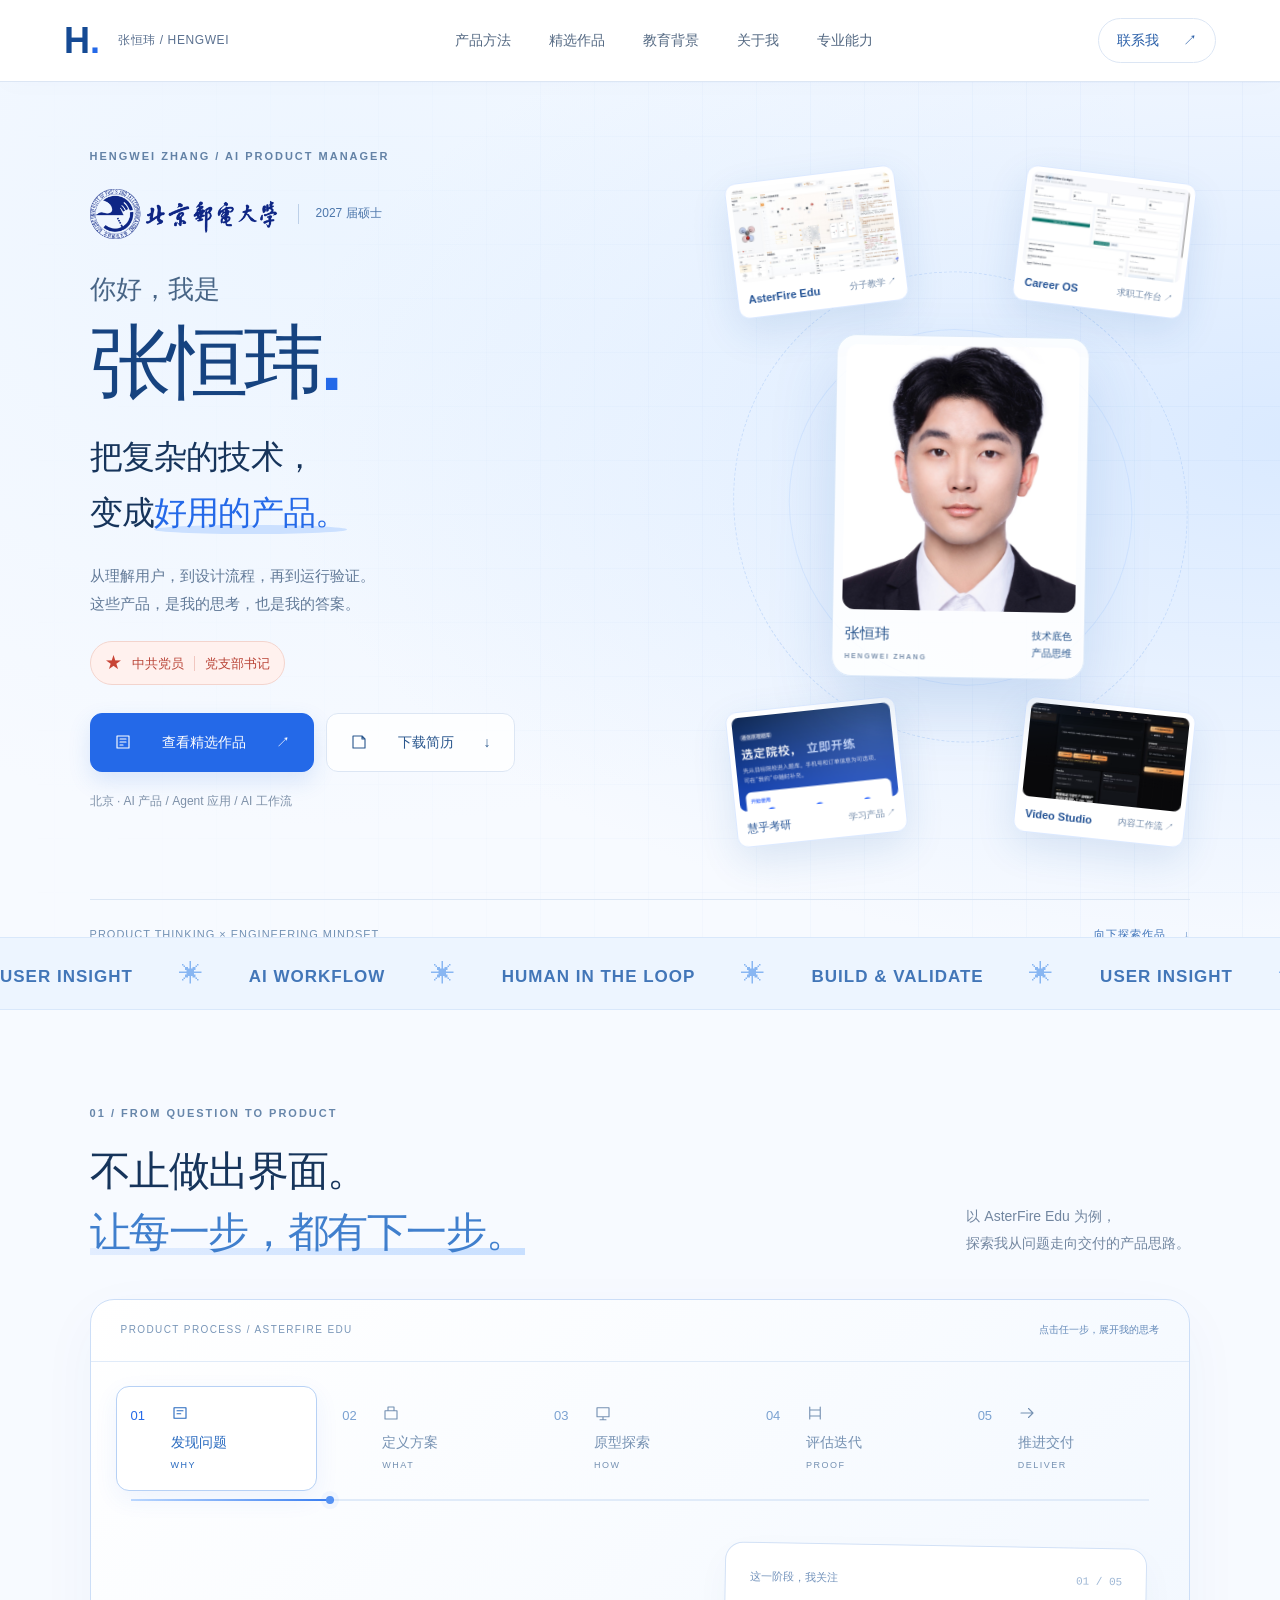
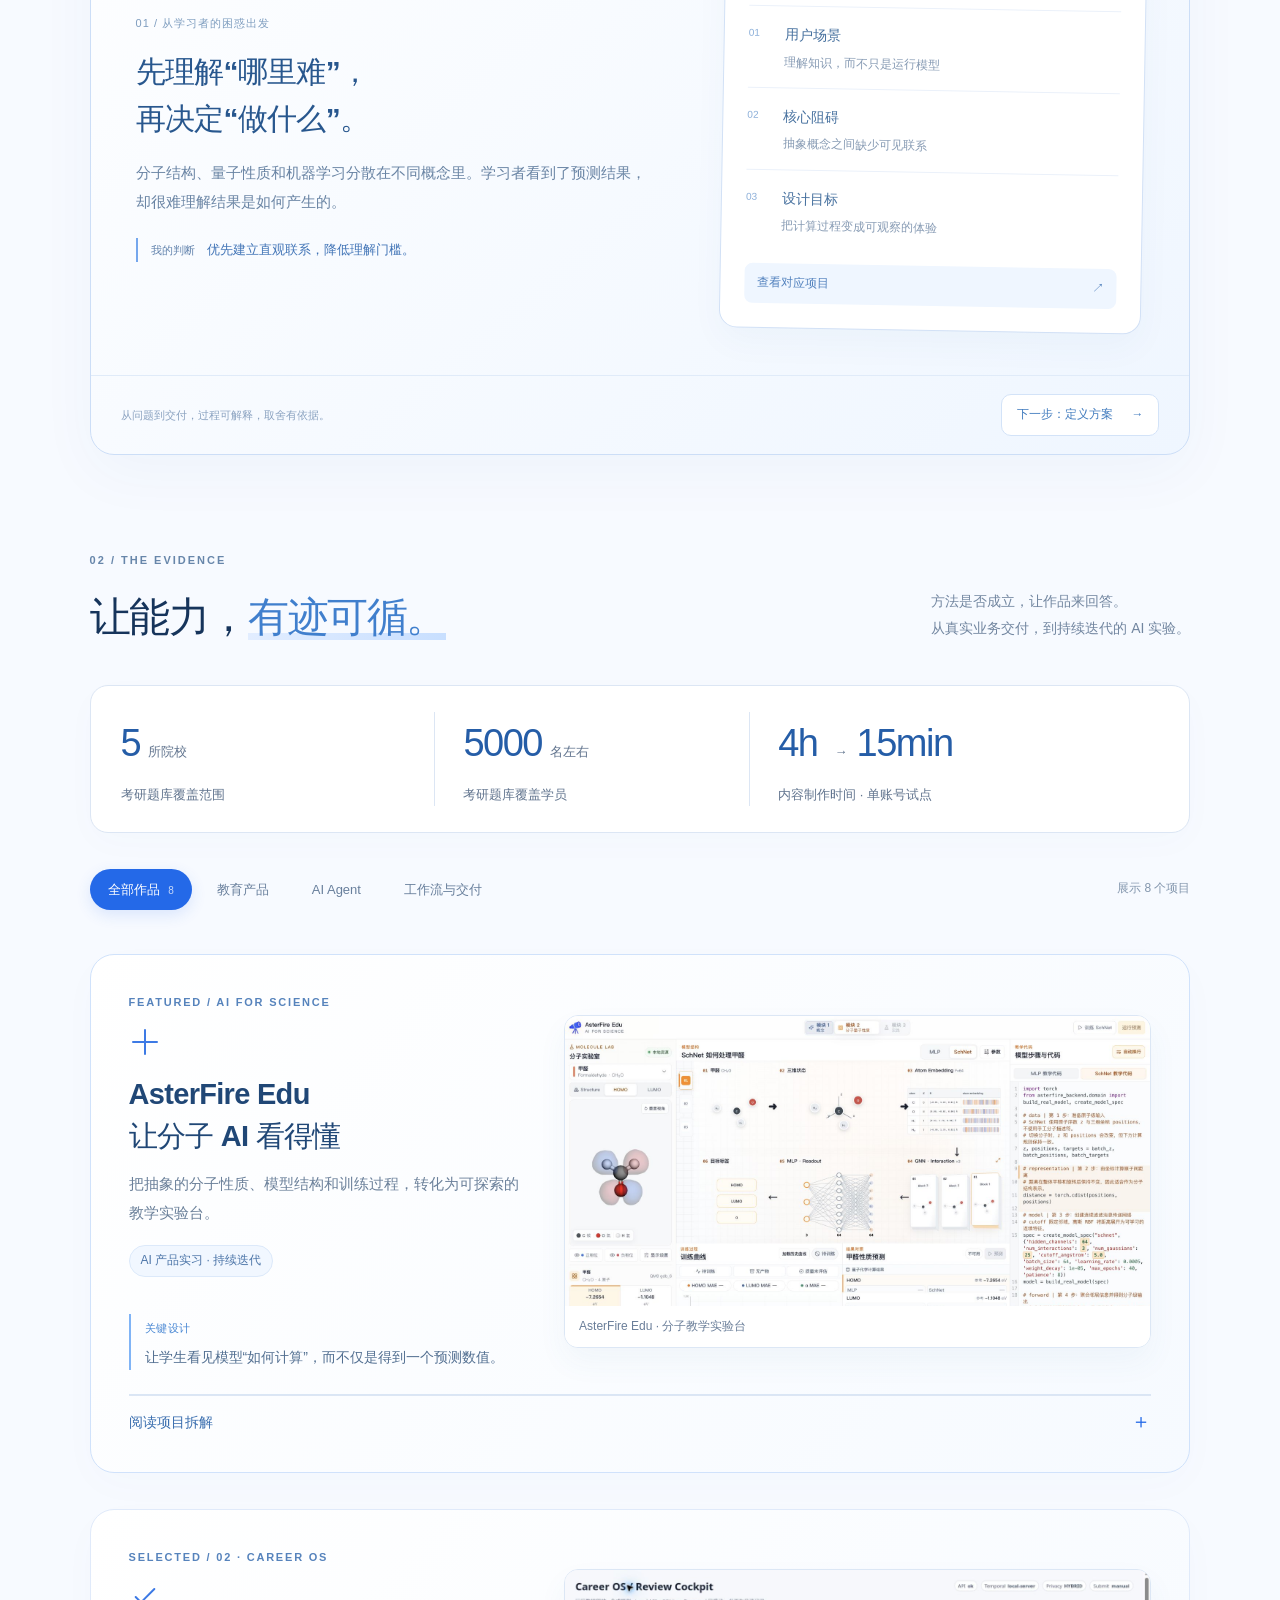
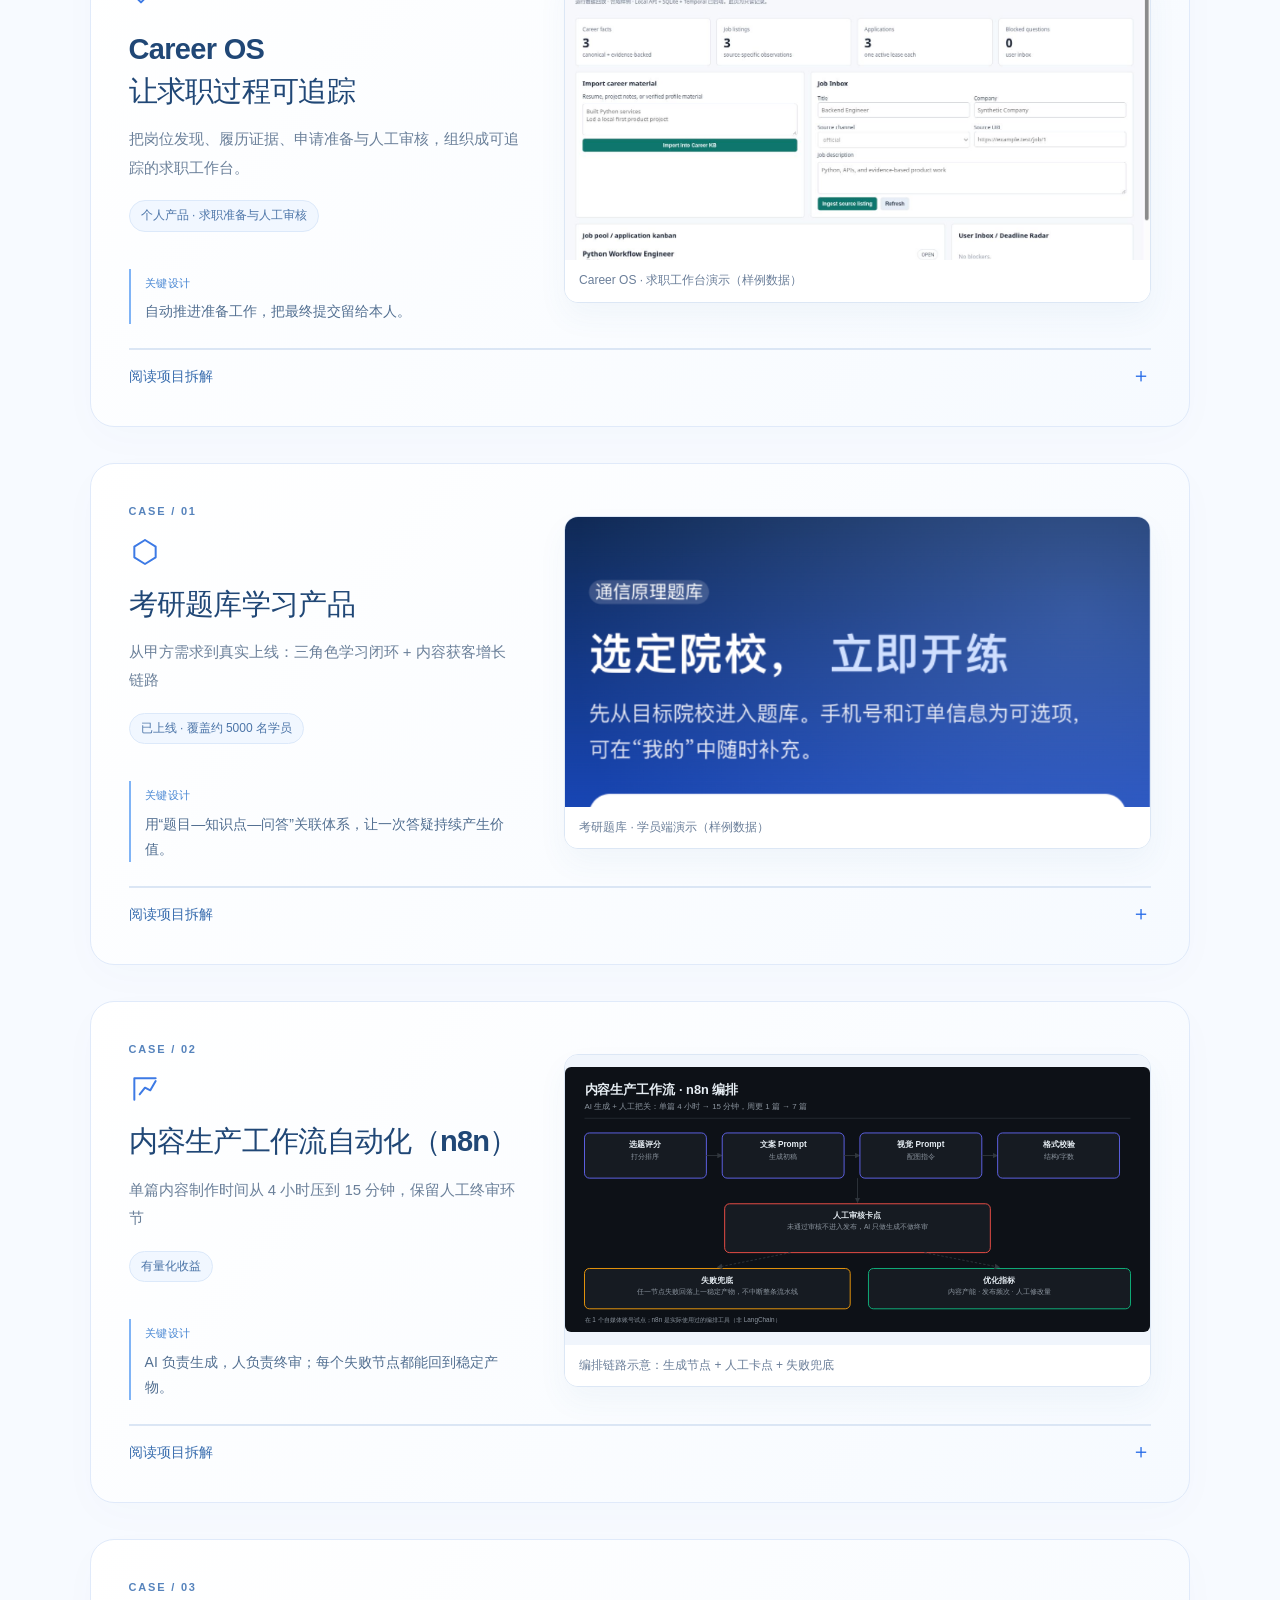
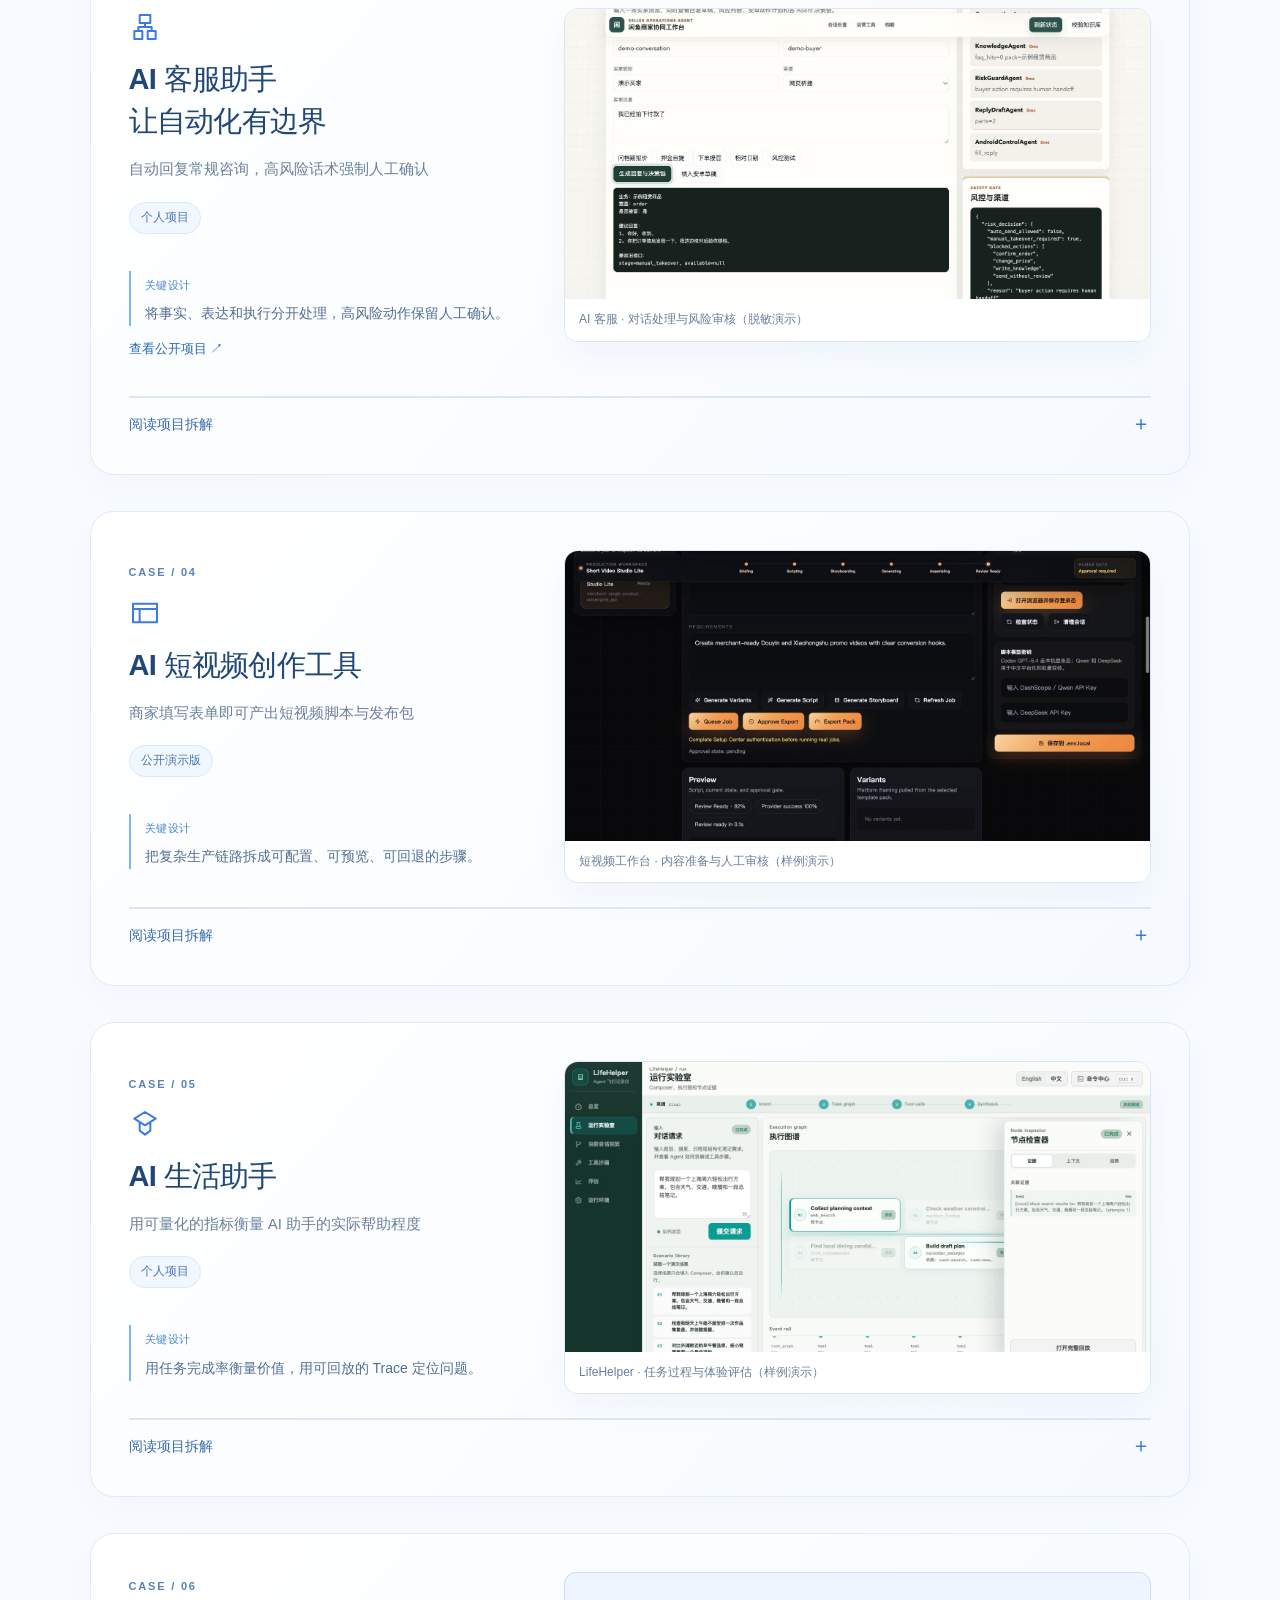
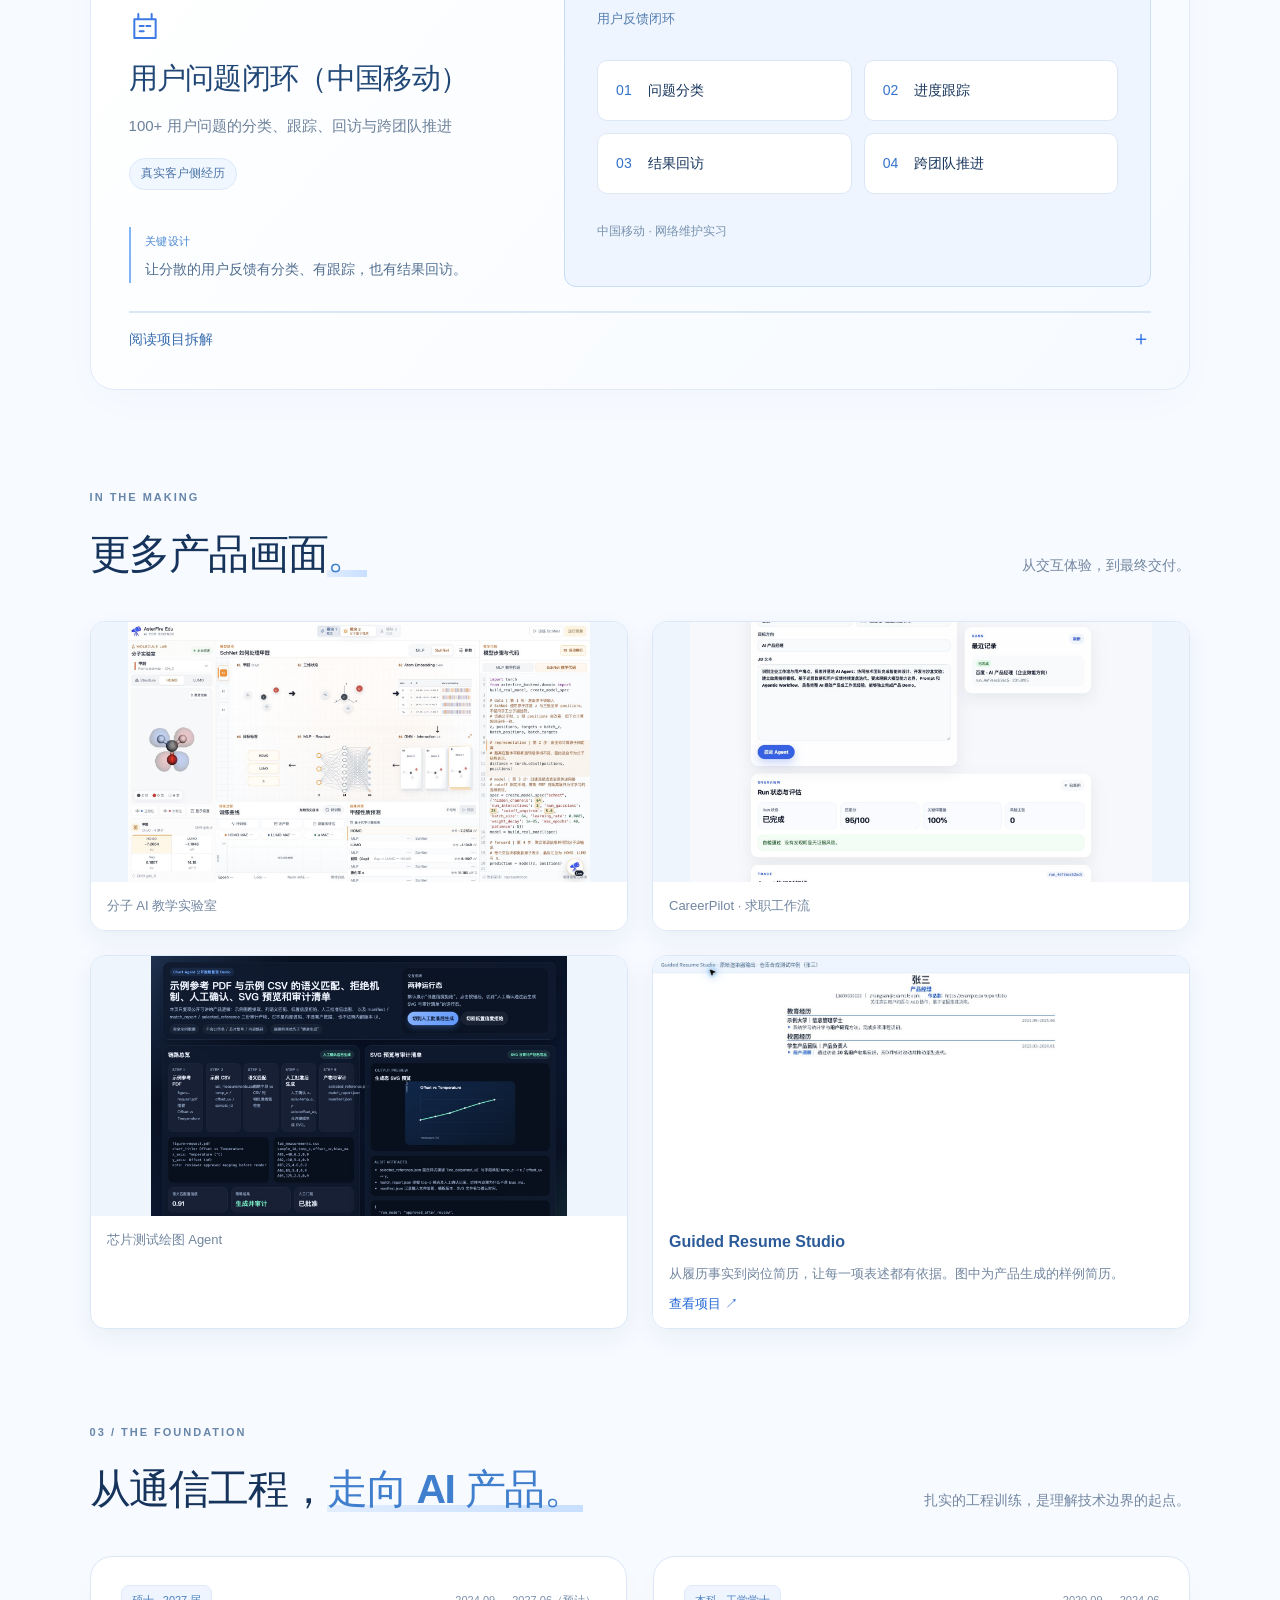
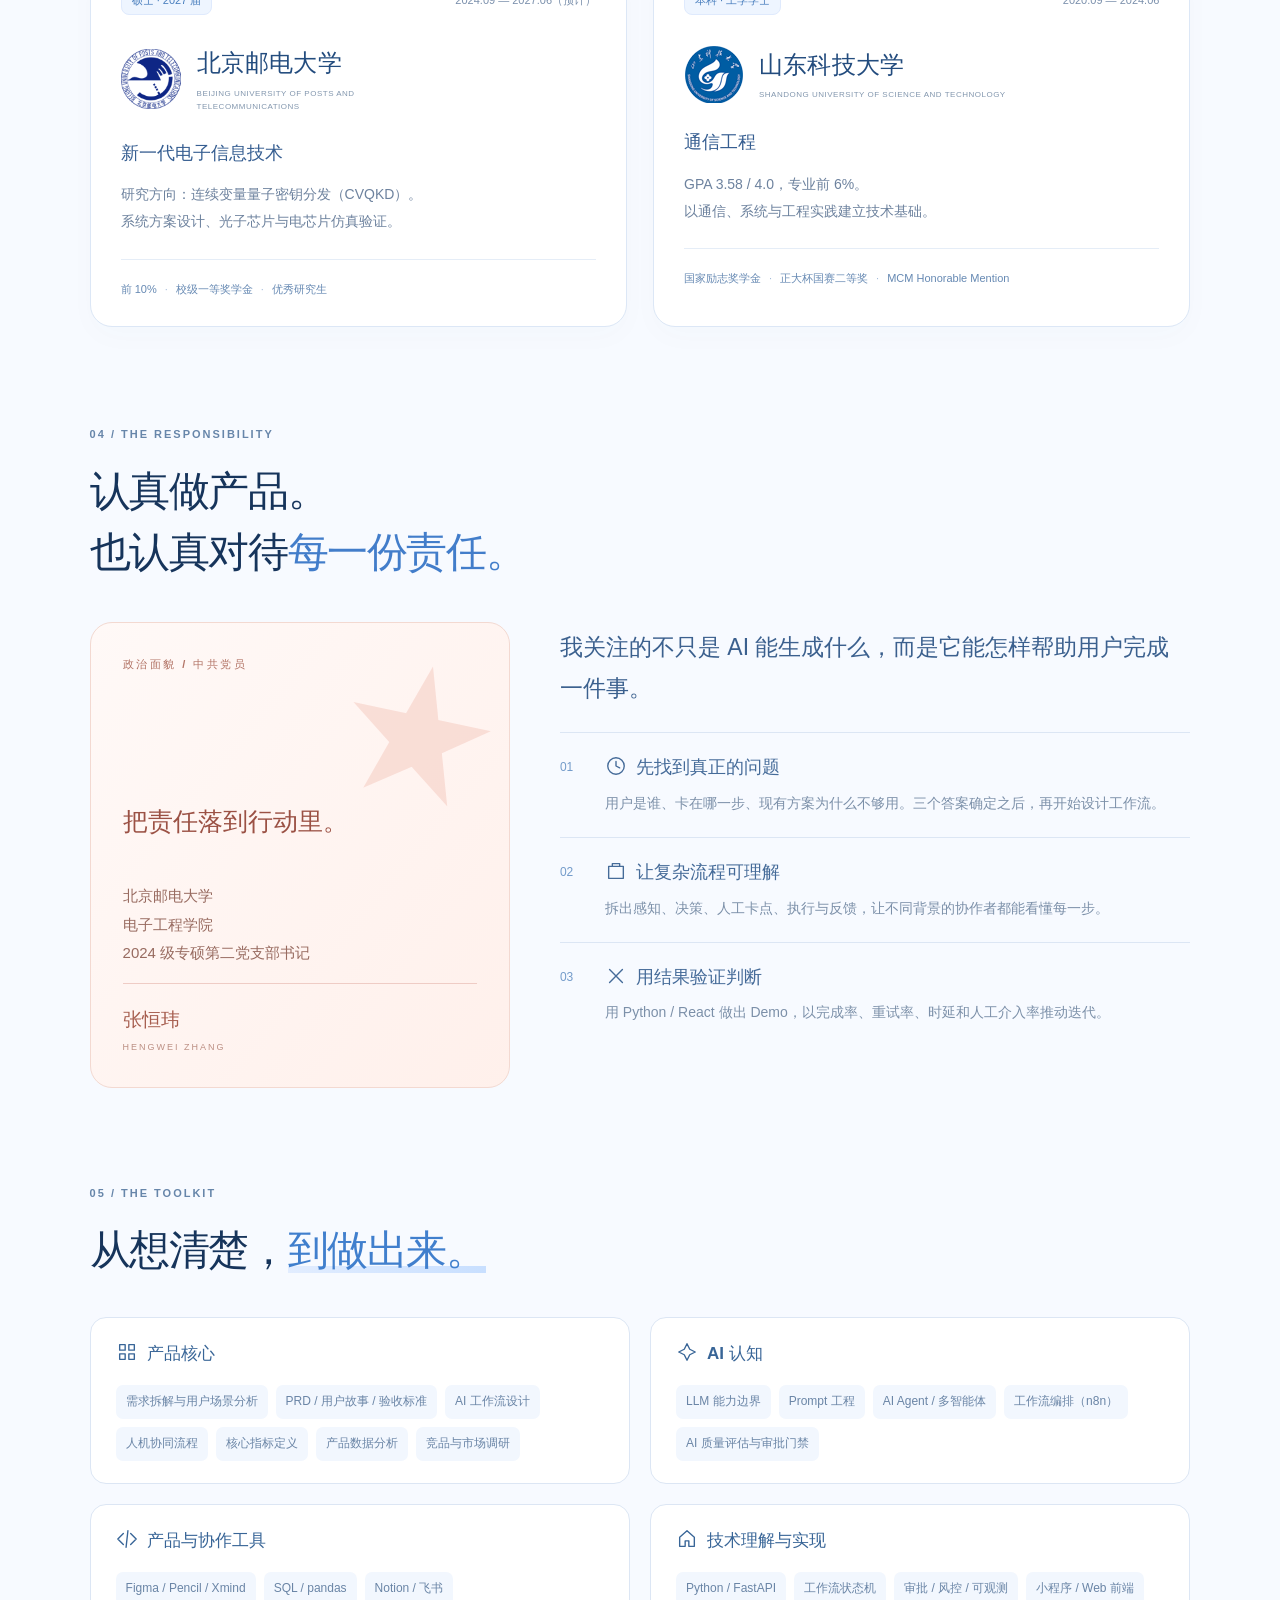
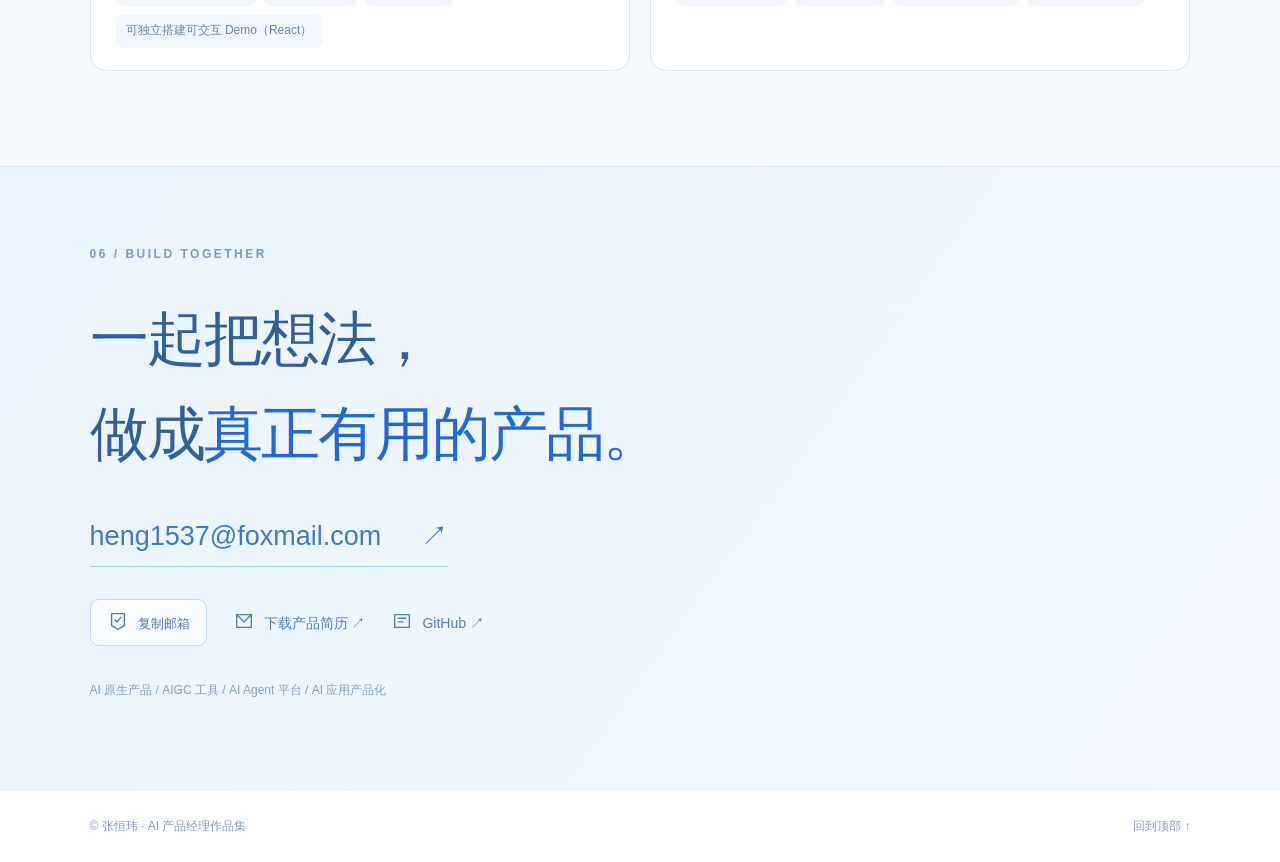
==== commit 177fd15f: "Protect portrait from overlap and simplify portfolio presentation" ====
--- a/index.html
+++ b/index.html
@@ -3,10 +3,10 @@
 <html lang="zh-CN"><head><meta charset="utf-8"/><meta content="width=device-width, initial-scale=1" name="viewport"/><meta content="张恒玮，北邮2027届硕士，中共党员、党支部书记。AI产品经理作品集：需求拆解、AI工作流、人机协同与产品交付。" name="description"/><meta content="#f7faff" name="theme-color"/><title>张恒玮 · AI 产品经理 | 北邮硕士 · 2027 届</title><link href="style.css" rel="stylesheet"/><link href="data:image/svg+xml,%3Csvg xmlns='http://www.w3.org/2000/svg' viewBox='0 0 64 64'%3E%3Crect width='64' height='64' rx='14' fill='%232563eb'/%3E%3Ctext x='32' y='45' text-anchor='middle' font-size='42' font-family='sans-serif' fill='white'%3EH%3C/text%3E%3C/svg%3E" rel="icon"/><script defer="" src="script.js"></script></head>
 <body><a class="skip" href="#projects">跳转到项目</a><div aria-hidden="true" class="reading-progress"></div>
 <header class="header"><a aria-label="张恒玮，首页" class="wordmark" href="#home">H<span>.</span><span class="wordmark-name">张恒玮 / HENGWEI</span></a><button aria-controls="main-nav" aria-expanded="false" aria-label="展开导航" class="menu-toggle">☰</button><nav aria-label="主导航" id="main-nav"><a href="#approach">产品方法</a><a href="#projects">精选作品</a><a href="#education">教育背景</a><a href="#about">关于我</a><a href="#skills">专业能力</a></nav><a class="header-contact" href="#contact">联系我 <span>↗</span></a></header>
-<main><section class="hero" id="home"><div aria-hidden="true" class="hero-grid"><canvas aria-hidden="true" class="signal-canvas"></canvas></div><div class="hero-content"><p class="eyebrow">HENGWEI ZHANG / AI PRODUCT MANAGER</p><div class="hero-school"><img alt="北京邮电大学官方校徽与校名" height="92" src="assets/bupt-official.png" width="340"/><span>2027 届硕士</span></div><h1>你好，我是<span class="name">张恒玮<span class="name-dot">.</span></span></h1><p class="hero-line">把复杂的技术，<br/>变成<span class="blue-underline">好用的产品。</span></p><p class="hero-description">从理解用户，到设计流程，再到运行验证。<br/>这些产品，是我的思考，也是我的答案。</p><div class="identity"><span aria-hidden="true" class="identity-star">★</span><strong>中共党员</strong><span class="identity-divider"></span><span>党支部书记</span></div><div class="hero-actions"><a class="button primary" href="#projects"><svg aria-hidden="true" class="ui-icon icon-13" viewbox="0 0 24 24"><path d="M4 4h16v16H4V4m4 4h8m-8 4h8m-8 4h4"></path></svg>查看精选作品 <span>↗</span></a><a class="button secondary" href="resume-pm.pdf"><svg aria-hidden="true" class="ui-icon icon-14" viewbox="0 0 24 24"><path d="M8 4h8l4 4v12H4V4h4m8 0v4h4"></path></svg>下载简历 <span>↓</span></a></div><p class="hero-location">北京 · AI 产品 / Agent 应用 / AI 工作流</p></div><div class="portrait-stage"><div aria-hidden="true" class="orbit-ring"></div><div class="portrait-frame"><div class="portrait-index"><span>THE PERSON BEHIND THE PRODUCTS</span><span>01 / 2026</span></div><img alt="张恒玮的个人肖像，白衬衫与深色西装" class="portrait" fetchpriority="high" height="1536" src="assets/hengwei-portrait.jpeg" width="1152"/><div class="portrait-caption"><span>张恒玮 <small>HENGWEI ZHANG</small></span><span>技术底色<br/>产品思维</span></div></div><a class="orbit-shot orbit-1 hero-preview" href="#project-asterfire" style="--i:0"><img alt="AsterFire Edu 产品真实界面缩略图" height="250" src="assets/demo2-molecular-lab.jpg" width="400"/><span><b>AsterFire Edu</b><small>分子教学 ↗</small></span></a><a class="orbit-shot orbit-2" href="#project-career" style="--i:1"><img alt="Career OS 产品真实界面缩略图" height="250" src="assets/career-os-runtime.jpg" width="400"/><span><b>Career OS</b><small>求职工作台 ↗</small></span></a><a class="orbit-shot orbit-3" href="#project-1" style="--i:2"><img alt="慧乎考研 产品真实界面缩略图" height="250" src="assets/huihu-student-entry-runtime.png" width="400"/><span><b>慧乎考研</b><small>学习产品 ↗</small></span></a><a class="orbit-shot orbit-4" href="#project-4" style="--i:3"><img alt="Video Studio 产品真实界面缩略图" height="250" src="assets/short-video-review-ready.png" width="400"/><span><b>Video Studio</b><small>内容工作流 ↗</small></span></a></div><div class="hero-bottom"><span>PRODUCT THINKING × ENGINEERING MINDSET</span><a href="#projects">向下探索作品 <span>↓</span></a></div></section><div class="ticker"><div aria-hidden="true">USER INSIGHT <b>✳</b> AI WORKFLOW <b>✳</b> HUMAN IN THE LOOP <b>✳</b> BUILD &amp; VALIDATE <b>✳</b> USER INSIGHT <b>✳</b> AI WORKFLOW <b>✳</b> HUMAN IN THE LOOP <b>✳</b> BUILD &amp; VALIDATE <b>✳</b></div></div><section class="approach-section" id="approach"><div class="section-heading reveal"><div><span class="eyebrow">01 / FROM QUESTION TO PRODUCT</span><h2>不止做出界面。<br/><span>让每一步，都有下一步。</span></h2></div><p>以 AsterFire Edu 为例，<br/>探索我从问题走向交付的产品思路。</p></div><div class="approach-lab reveal"><div class="lab-header"><span>PRODUCT PROCESS / ASTERFIRE EDU</span><span class="lab-instruction">点击任一步，展开我的思考</span></div><div aria-label="产品过程" class="process-tabs" role="tablist"><button aria-controls="stage-panel" aria-selected="true" data-stage="0" id="stage-tab-0" role="tab" tabindex="0"><span>01</span><strong><svg aria-hidden="true" class="ui-icon icon-0" viewbox="0 0 24 24"><path d="M4 19V5h16v14H4m4-10h8m-8 4h5"></path></svg>发现问题</strong><small>WHY</small></button><button aria-controls="stage-panel" aria-selected="false" data-stage="1" id="stage-tab-1" role="tab" tabindex="-1"><span>02</span><strong><svg aria-hidden="true" class="ui-icon icon-1" viewbox="0 0 24 24"><path d="M8 4h8v5h4v11H4V9h4V4m0 5h8"></path></svg>定义方案</strong><small>WHAT</small></button><button aria-controls="stage-panel" aria-selected="false" data-stage="2" id="stage-tab-2" role="tab" tabindex="-1"><span>03</span><strong><svg aria-hidden="true" class="ui-icon icon-2" viewbox="0 0 24 24"><path d="M4 5h16v12H4V5m4 16h8m-4-4v4"></path></svg>原型探索</strong><small>HOW</small></button><button aria-controls="stage-panel" aria-selected="false" data-stage="3" id="stage-tab-3" role="tab" tabindex="-1"><span>04</span><strong><svg aria-hidden="true" class="ui-icon icon-3" viewbox="0 0 24 24"><path d="M5 4v16m14-16v16M5 8h14M5 16h14"></path></svg>验证迭代</strong><small>PROOF</small></button><button aria-controls="stage-panel" aria-selected="false" data-stage="4" id="stage-tab-4" role="tab" tabindex="-1"><span>05</span><strong><svg aria-hidden="true" class="ui-icon icon-4" viewbox="0 0 24 24"><path d="M4 12h16m-6-6 6 6-6 6"></path></svg>推进交付</strong><small>DELIVER</small></button></div><div aria-hidden="true" class="process-track"><span></span></div><div aria-labelledby="stage-tab-0" class="stage-panel" id="stage-panel" role="tabpanel" tabindex="0"><div class="stage-copy"><span class="stage-kicker">01 / 从学习者的困惑出发</span><h3>先理解“哪里难”，<br/>再决定“做什么”。</h3><p class="stage-description">分子结构、量子性质和机器学习分散在不同概念里。学习者看到了预测结果，却很难理解结果是如何产生的。</p><div class="stage-decision"><span>我的判断</span><p>优先建立直观联系，降低理解门槛。</p></div></div><div class="stage-artifact"><div class="artifact-top"><span>这一阶段，我关注</span><span class="artifact-count">01 / 05</span></div><div class="artifact-items"><div><span>01</span><strong>用户场景</strong><p>理解知识，而不只是运行模型</p></div><div><span>02</span><strong>核心阻碍</strong><p>抽象概念之间缺少可见联系</p></div><div><span>03</span><strong>设计目标</strong><p>把计算过程变成可观察的体验</p></div></div><a class="stage-project-link" href="#project-asterfire">查看对应项目 <span>↗</span></a></div></div><div class="process-bottom"><span>从问题到交付，过程可解释，取舍有依据。</span><button class="next-stage" type="button">下一步：定义方案 <span>→</span></button></div></div></section><section class="work-section" id="projects"><div class="section-heading reveal"><div><span class="eyebrow">02 / THE EVIDENCE</span><h2>让能力，<span>有迹可循。</span></h2></div><p>方法是否成立，让作品来回答。<br/>从真实业务交付，到持续迭代的 AI 实验。</p></div><div class="work-metrics reveal"><div><strong>5<span>所院校</span></strong><p>考研题库覆盖范围</p></div><div><strong>5000<span>名左右</span></strong><p>考研题库覆盖学员</p></div><div><strong>4h <span>→</span> 15min</strong><p>内容制作时间 · 单账号试点</p></div></div>
-<div class="project-toolbar reveal"><div aria-label="按项目方向筛选" class="project-filters" role="group"><button aria-pressed="true" class="active" data-filter="all">全部作品 <span>8</span></button><button aria-pressed="false" data-filter="education">教育产品</button><button aria-pressed="false" data-filter="agent">AI Agent</button><button aria-pressed="false" data-filter="workflow">工作流与交付</button></div><span aria-live="polite" class="project-count">展示 8 个项目</span></div><article class="project reveal featured" data-case="project-asterfire" data-category="education" id="project-asterfire"><div class="project-info"><span class="eyebrow">FEATURED / AI FOR SCIENCE</span><h3><svg aria-hidden="true" class="ui-icon icon-5" viewbox="0 0 24 24"><path d="M12 3v18M3 12h18"></path></svg>AsterFire Edu<br/>让分子 AI 看得懂</h3><p class="project-tag">把抽象的分子性质、模型结构和训练过程，转化为可探索的教学实验台。</p><span class="status">AI 产品实习 · 持续迭代</span><div class="project-takeaway"><span>关键设计</span><p>让学生看见模型“如何计算”，而不仅是得到一个预测数值。</p></div></div><div class="project-media case-cover"><figure><img alt="AsterFire Edu 分子教学实验台历史迭代界面" height="900" loading="lazy" src="assets/demo2-molecular-lab.jpg" width="1600"/><figcaption>AsterFire Edu · 仓库保留的界面迭代记录</figcaption></figure></div><details><summary>阅读项目拆解 <span>＋</span></summary><div class="case-body"><div class="blk"><p class="blk-label">用户问题</p><p class="blk-text">分子几何、量子性质与神经网络之间的关系难以直观理解，学习者需要在讲解与实验中建立联系。</p></div><div class="blk"><p class="blk-label">我的工作</p><p class="blk-text">参与需求拆解、教学叙事、交互设计与 Demo 交付，将输入、几何构建、距离角度编码、模型学习和性质预测组织成连贯的观察流程。</p></div><div class="blk"><p class="blk-label">产品取舍</p><p class="blk-text">以固定教学分子降低操作门槛。清晰区分训练、产物、质量与预测状态；不可用的能力明确标识，不用模拟结果替代真实训练。</p></div><div class="blk"><p class="blk-label">实现与边界</p><p class="blk-text">现有实验台支持 MLP 与 DimeNet++、三维几何观察、真实训练和显式预测。AI 助教与代码练习等能力仍有规划项，当前不作为已上线成果。</p></div><ul class="tags"><li>AI 教学</li><li>交互叙事</li><li>MLP / DimeNet++</li><li>真实训练</li></ul><div class="case-evidence"><div aria-label="教学流程" class="case-journey"><span>观察分子</span><i>→</i><span>理解模型</span><i>→</i><span>训练与预测</span></div></div></div></details></article><article class="project reveal" data-case="project-career" data-category="agent" id="project-career"><div class="project-info"><span class="eyebrow">SELECTED / 02 · CAREER OS</span><h3><svg aria-hidden="true" class="ui-icon icon-6" viewbox="0 0 24 24"><path d="M5 12l4 4L19 6"></path></svg>Career OS<br/>让求职过程可追踪</h3><p class="project-tag">把岗位发现、履历证据、申请准备与人工审核，组织成可追踪的求职工作台。</p><span class="status">本地业务流程已运行 · 人工审批与提交边界</span><div class="project-takeaway"><span>关键设计</span><p>自动推进准备工作，把最终提交留给本人。</p></div></div><div class="project-media case-cover"><figure><img alt="Career OS Review Cockpit：本地合成数据运行回放，岗位池与申请看板" height="1000" loading="lazy" src="assets/career-os-runtime.jpg" width="1600"/><figcaption>Career OS · 本次本地运行数据的只读界面回放</figcaption></figure></div><details><summary>阅读项目拆解 <span>＋</span></summary><div class="case-body"><div class="blk"><p class="blk-label">本次运行验证</p><p class="blk-text">使用合成样例启动本地 API、SQLite 与 Temporal，导入 3 条履历事实、创建 3 个岗位和申请。另通过业务服务完成评估与简历产物生成。主图是这些运行数据的只读界面回放；尚未验证真实招聘网站上的浏览器投递。</p></div><div class="blk"><p class="blk-label">用户问题</p><p class="blk-text">职位来源分散、材料版本混乱，简历定制和填写准备容易重复劳动，也难以追踪信息依据。</p></div><div class="blk"><p class="blk-label">产品方案</p><p class="blk-text">以持久化工作流串联材料导入、职位评估、计划、简历生成与受控浏览器准备；业务事实与流程状态分别管理。</p></div><div class="blk"><p class="blk-label">关键取舍</p><p class="blk-text">简历表述需要可追溯依据；浏览器扩展承担扫描和准备，不接受自动提交指令。遇到需要本人处理的环节，进入人工接管。</p></div><ul class="tags"><li>Temporal</li><li>SQLite</li><li>Chrome 扩展</li><li>人机协同</li></ul><div class="case-evidence"><div class="career-surface"><div class="surface-top"><span aria-hidden="true" class="window-dots">● ● ●</span><span>CAREER OS / WORKFLOW DESIGN</span></div><div class="career-flow"><div><span>01</span><h4>职位与材料</h4><p>组织事实，保留来源</p></div><div><span>02</span><h4>匹配与计划</h4><p>将目标拆成下一步</p></div><div><span>03</span><h4>简历与产物</h4><p>按岗位准备申请材料</p></div><div><span>04</span><h4>本人确认</h4><p>浏览器准备，人工提交</p></div></div><div class="career-note">工作流设计示意 <span>可追踪 · 可恢复 · 有边界</span></div></div></div></div></details></article><article class="project reveal" data-case="project-1" data-category="education" id="project-1"><div class="project-info"><span class="eyebrow">CASE / 01</span><h3><svg aria-hidden="true" class="ui-icon icon-7" viewbox="0 0 24 24"><path d="M12 3l8 5v8l-8 5-8-5V8l8-5"></path></svg>考研题库学习产品</h3><p class="project-tag">从甲方需求到真实上线：三角色学习闭环 + 内容获客增长链路</p><span class="status">已上线 · 覆盖约 5000 名学员</span><div class="project-takeaway"><span>关键设计</span><p>用“题目—知识点—问答”关联体系，让一次答疑持续产生价值。</p></div></div><div class="project-media case-cover"><figure class="figure runtime-evidence"><img alt="北京灰虎研题教育公开 Mock 小程序在微信开发者工具中的真实运行界面" height="1506" loading="lazy" src="assets/huihu-student-entry-runtime.png" width="780"/><figcaption>真实运行界面：公开 Mock 小程序（本地 Mock 数据，不发起支付或上传）</figcaption></figure></div><details><summary>阅读项目拆解 <span>＋</span></summary><div class="case-body"><div class="blk"><p class="blk-label">痛点</p><p class="blk-text">调研中三类角色各有卡点：学员碎片时间刷题需求强但传统题库产品重、答疑链路长；教师端群内答疑分散重复；运营端内容生产耗时。</p></div><div class="blk"><p class="blk-label">我的方案</p><p class="blk-text">面向学员、教师、运营<strong>三类角色</strong>做调研，设计<strong>学员刷题 / 教师答疑 / 管理员工单</strong>三角色闭环；构建「题目 — 知识点 — 问答」关联知识体系，让一次答疑的结果可以被后续复用。</p></div><div class="blk"><ul class="pts"><li><strong>交付物</strong>：业务流程、功能清单、PRD、Figma 高保真原型、功能结构图、用户流程图、版本迭代记录、后端联调接口清单</li><li><strong>真实规模</strong>：覆盖 5 所院校约 5000 名当届学员，协同后端完成接口联调与上线</li><li><strong>迭代闭环</strong>：依据甲方与真实使用反馈完成 2–3 轮迭代</li><li><strong>增长链路</strong>：负责小红书 / B 站 / 抖音渠道运营，半年全平台涨粉 2 万，持续为小程序导流</li><li><strong>数据闭环</strong>：以私信咨询量与私域转化量为核心指标复盘内容表现，据此调整发布节奏与时段、为高咨询量内容配套 AI 客服话术承接；咨询转化量提升约 30%，答疑响应由人工在线时段的间断回复变为 24 小时承接</li><li><strong>效率</strong>：AI 辅助开发使原型周期缩短约 90%</li></ul></div><ul class="tags"><li>需求调研</li><li>PRD / 原型</li><li>多角色流程</li><li>上线交付</li><li>增长闭环</li><li>教育产品</li></ul><div class="btns" style="margin-top:18px"><a class="btn" href="https://github.com/galanime/huihu-kaoyan-miniapp-public" rel="noopener" target="_blank">脱敏演示版仓库 →</a></div><div class="case-evidence"><figure class="figure"><img alt="三角色闭环与增长链路示意" loading="lazy" src="assets/huihu-flow.svg"/><figcaption>三角色闭环与增长链路示意</figcaption></figure></div></div></details></article><article class="project reveal" data-case="project-2" data-category="workflow" id="project-2"><div class="project-info"><span class="eyebrow">CASE / 02</span><h3><svg aria-hidden="true" class="ui-icon icon-8" viewbox="0 0 24 24"><path d="M4 20V4h16M8 16l4-5 4 2 4-7"></path></svg>内容生产工作流自动化（n8n）</h3><p class="project-tag">单篇内容制作时间从 4 小时压到 15 分钟，保留人工终审环节</p><span class="status">有量化收益</span><div class="project-takeaway"><span>关键设计</span><p>AI 负责生成，人负责终审；每个失败节点都能回到稳定产物。</p></div></div><div class="project-media case-cover"><figure class="figure"><img alt="编排链路示意：生成节点 + 人工卡点 + 失败兜底" loading="lazy" src="assets/n8n-content-workflow.svg"/><figcaption>编排链路示意：生成节点 + 人工卡点 + 失败兜底</figcaption></figure></div><details><summary>阅读项目拆解 <span>＋</span></summary><div class="case-body"><div class="blk"><p class="blk-label">痛点</p><p class="blk-text">内容团队要保证周更频次，但选题、文案、配图、格式校验全靠人工串，单篇耗时长；一旦全自动化又容易产出不能用的内容。</p></div><div class="blk"><p class="blk-label">我的方案</p><p class="blk-text">用 n8n 编排「<strong>选题评分 → 文案 / 视觉 Prompt → 格式校验 → 人工审核 → 失败兜底</strong>」工作流：AI 负责生成，人负责终审，任一节点失败回落上一稳定产物，不中断整条流水线。</p></div><div class="blk"><p class="blk-label">验证与成果</p><p class="blk-text">在 1 个自媒体账号试点：<strong>单篇制作由约 4 小时缩短至 15 分钟，周更由 1 篇提升至 7 篇</strong>；以内容产能、发布频次、人工修改量作为优化指标。</p></div><ul class="tags"><li>工作流编排</li><li>n8n</li><li>人机协同</li><li>效率量化</li><li>AIGC</li></ul></div></details></article><article class="project reveal" data-case="project-3" data-category="agent" id="project-3"><div class="project-info"><span class="eyebrow">CASE / 03</span><h3><svg aria-hidden="true" class="ui-icon icon-9" viewbox="0 0 24 24"><path d="M8 3h8v6H8V3m-4 12h6v6H4v-6m10 0h6v6h-6v-6m-2-6v3H7v3m5-3h5v3"></path></svg>AI 客服助手<br/>让自动化有边界</h3><p class="project-tag">自动回复常规咨询，高风险话术强制人工确认</p><span class="status">公开仓库</span><div class="project-takeaway"><span>关键设计</span><p>将事实、表达和执行分开处理，高风险动作保留人工确认。</p></div><a class="repo-link" href="https://github.com/galanime/xianyu-ai-customer-service-agent" rel="noopener" target="_blank">查看公开项目 ↗</a></div><div class="project-media case-cover"><figure class="figure runtime-evidence"><img alt="闲鱼 AI 客服 Agent 公开脱敏 Demo 的真实运行界面" height="900" loading="lazy" src="assets/xianyu-agent-runtime.jpg" width="1600"/><figcaption>真实运行界面：公开脱敏 Demo（未连接真实账号、ADB 或外部日历）</figcaption></figure></div><details><summary>阅读项目拆解 <span>＋</span></summary><div class="case-body"><div class="blk"><p class="blk-label">痛点</p><p class="blk-text">账号私信 / 评论量大，人工回复不及时导致流失；但全自动回复容易触发平台风控或话术违规，账号风险高。</p></div><div class="blk"><p class="blk-label">我的方案</p><p class="blk-text">设计<strong>感知 → 分诊 → 拟人化改写 → 人工审批 → 执行 → 学习同步</strong>的人机协同流程：低风险常规问题自动处理，高风险动作强制进入人工卡点。</p></div><div class="blk"><ul class="pts"><li><strong>核心取舍</strong>：主动牺牲自动化率换账号安全 —— 改价、确认订单等高危动作即使模型判断正确也一律转人工，个人商家承受不起一次封号，自动化率不是这个场景的北极星指标</li><li><strong>可解释</strong>：每条自动回复都记录意图判定与风控决策依据，可解释、可回放、可审计</li><li><strong>运营可自维护</strong>：话术库与策略解耦为 YAML 知识包 + FAQ JSONL，非技术运营同学能自己维护规则</li><li><strong>验证</strong>：待审队列 + 审计日志的 Web 面板承载运营日常；17 个自动化测试覆盖核心分诊与风控逻辑</li></ul></div><ul class="tags"><li>人机协同</li><li>风控设计</li><li>审批闭环</li><li>可解释性</li><li>运营效率</li></ul><div class="case-evidence"><figure class="figure"><img alt="风控前置示意：5 类意图分诊，4 类高危动作强制转人工" loading="lazy" src="assets/xianyu-riskguard.svg"/><figcaption>风控前置示意：5 类意图分诊，4 类高危动作强制转人工</figcaption></figure></div></div></details></article><article class="project reveal" data-case="project-4" data-category="workflow" id="project-4"><div class="project-info"><span class="eyebrow">CASE / 04</span><h3><svg aria-hidden="true" class="ui-icon icon-10" viewbox="0 0 24 24"><path d="M3 5h18v14H3V5m0 4h18m-13 0v10"></path></svg>AI 短视频创作工具</h3><p class="project-tag">商家填写表单即可产出短视频脚本与发布包</p><span class="status">公开演示版</span><div class="project-takeaway"><span>关键设计</span><p>把复杂生产链路拆成可配置、可预览、可回退的步骤。</p></div></div><div class="project-media case-cover"><figure class="figure runtime-evidence"><img alt="Short Video Studio Lite 公开 Lite Mock 的真实运行界面" height="900" loading="lazy" src="assets/short-video-review-ready.png" width="1600"/><figcaption>真实运行界面：公开 Lite Mock（Review Ready，导出前保留人工审批门禁）</figcaption></figure></div><details><summary>阅读项目拆解 <span>＋</span></summary><div class="case-body"><div class="blk"><p class="blk-label">痛点</p><p class="blk-text">中小商家想做短视频获客，但不会写脚本、不懂剪辑，外包一条成本高、周期长，导致大量商家放弃视频渠道。</p></div><div class="blk"><p class="blk-label">我的方案</p><p class="blk-text">把短视频生产拆解为 <strong>brief → 脚本 → 分镜 → 发布包</strong> 的标准化工作流，每一步都是可配置、可预览、可回退的节点；用多智能体分别负责文案、视觉与结构，商家侧的操作简化为填写一份表单。</p></div><div class="blk"><ul class="pts"><li><strong>质量门禁</strong>：人工审批前置，未审批的任务不可进入导出阶段，内容风险由流程规则拦截</li><li><strong>双版本策略</strong>：Lite 版用于 0 成本演示与获客，Pro 版面向付费商用，能力边界清晰</li><li><strong>降级与成本控制</strong>：mock Provider + 降级链路，无付费 API 也能完整跑通，验证期 0 成本</li><li><strong>验证</strong>：独立完成可交互 Demo 并跑通全链路，沉淀界面教程与 Prompt 知识库；21 个自动化测试保证迭代不回退</li></ul></div><ul class="tags"><li>需求拆解</li><li>AI 工作流</li><li>审批门禁</li><li>双版本策略</li><li>AIGC</li></ul><div class="btns" style="margin-top:18px"><a class="btn" href="https://github.com/galanime/short-video-studio-lite" rel="noopener" target="_blank">GitHub →</a></div></div></details></article><article class="project reveal" data-case="project-5" data-category="agent" id="project-5"><div class="project-info"><span class="eyebrow">CASE / 05</span><h3><svg aria-hidden="true" class="ui-icon icon-11" viewbox="0 0 24 24"><path d="M4 8l8-5 8 5-8 5-8-5m4 3v6l4 3 4-3v-6"></path></svg>AI 生活助手</h3><p class="project-tag">用可量化的指标衡量 AI 助手的实际帮助程度</p><span class="status">公开仓库</span><div class="project-takeaway"><span>关键设计</span><p>用任务完成率衡量价值，用可回放的 Trace 定位问题。</p></div></div><div class="project-media case-cover"><figure class="figure runtime-evidence"><img alt="LifeHelper 本地 Mock 的真实运行界面，展示任务 DAG、Trace 与人工评分" height="1800" loading="lazy" src="assets/lifehelper-runtime.jpg" width="1440"/><figcaption>真实运行界面：本地 Mock（任务 DAG、Trace 与人工评分）</figcaption></figure></div><details><summary>阅读项目拆解 <span>＋</span></summary><div class="case-body"><div class="blk"><p class="blk-label">痛点</p><p class="blk-text">AI 助手能对话但完成不了任务是常见情况，用户描述不清具体问题在哪，团队也缺少判断优化方向的依据，根本原因是没有一套可量化的体验评估方法。</p></div><div class="blk"><p class="blk-label">我的方案</p><p class="blk-text">设计<strong>意图识别 → 任务拆解 → 工具调用 → 结果聚合</strong>的完整用户旅程，并定义完成率、重试率、端到端时延、人工评分等核心体验指标。</p></div><div class="blk"><ul class="pts"><li><strong>核心指标定义</strong>：北极星指标定为任务完成率，而不是回复率</li><li><strong>评估面板</strong>：评估仪表盘 + 人工评分入口，用数据驱动迭代意图识别与工具选择策略</li><li><strong>过程可视化</strong>：任务 DAG + Trace + 会话回放，让非技术干系人看懂决策链路，降低验收成本</li><li><strong>验证</strong>：112 个自动化测试保障体验不回退；评估体系可迁移到任何 Agent 类产品</li></ul></div><ul class="tags"><li>核心指标</li><li>评估体系</li><li>数据分析</li><li>AI Agent</li><li>体验设计</li></ul><div class="btns" style="margin-top:18px"><a class="btn" href="https://github.com/galanime/LifeHelper" rel="noopener" target="_blank">GitHub →</a></div><div class="case-evidence"><figure class="figure"><img alt="用户旅程与评估面板示意" loading="lazy" src="assets/lifehelper-stack.svg"/><figcaption>用户旅程与评估面板示意</figcaption></figure></div></div></details></article><article class="project reveal" data-case="project-6" data-category="workflow" id="project-6"><div class="project-info"><span class="eyebrow">CASE / 06</span><h3><svg aria-hidden="true" class="ui-icon icon-12" viewbox="0 0 24 24"><path d="M7 3v4M17 3v4M4 7h16v14H4V7m4 5h3m2 0h3m-8 4h3"></path></svg>用户问题闭环（中国移动）</h3><p class="project-tag">100+ 用户问题的分类、跟踪、回访与跨团队推进</p><span class="status">真实客户侧经历</span><div class="project-takeaway"><span>关键设计</span><p>让分散的用户反馈有分类、有跟踪，也有结果回访。</p></div></div><div class="project-media case-cover"><div class="service-visual"><span>用户反馈闭环</span><ol><li>问题分类</li><li>进度跟踪</li><li>结果回访</li><li>跨团队推进</li></ol><p>中国移动 · 网络维护实习</p></div></div><details><summary>阅读项目拆解 <span>＋</span></summary><div class="case-body"><div class="blk"><p class="blk-label">背景</p><p class="blk-text">中国移动河南公司分公司网络维护实习（本科寒假，2024.02–2024.03）：一线用户问题分散在多个渠道，处理进度不透明，跨团队推进容易断链。</p></div><div class="blk"><p class="blk-label">我做的事</p><p class="blk-text">跟进 <strong>100+ 个用户问题反馈与处理进度</strong>，建立问题处理台账，跑通「分类 → 进度跟踪 → 结果回访 → 跨团队推进」闭环。</p></div><div class="blk"><p class="blk-label">结果</p><p class="blk-text">问题<strong>解决率 98%</strong>、<strong>满意度 95%</strong>；另完成 20+ 个基站巡检，排查出 3 处潜在设备隐患。</p></div><ul class="tags"><li>用户反馈闭环</li><li>问题分级</li><li>跨团队推进</li><li>满意度度量</li></ul></div></details></article>
-</section><section class="more-work"><div class="section-heading reveal"><div><span class="eyebrow">IN THE MAKING</span><h2>更多产品画面<span>。</span></h2></div><p>从交互工作台，到可核验的最终产物。</p></div><div class="gallery reveal"><figure><img alt="分子 AI 教学实验室界面" height="900" loading="lazy" src="assets/demo2-molecular-lab.jpg" width="1600"/><figcaption>分子 AI 教学实验室</figcaption></figure><figure><img alt="CareerPilot 求职工作流运行界面" height="900" loading="lazy" src="assets/careerpilot-baidu-run.jpg" width="1600"/><figcaption>CareerPilot · 求职工作流</figcaption></figure><figure><img alt="芯片测试绘图 Agent 运行界面" height="900" loading="lazy" src="assets/chart-agent-public-runtime.jpg" width="1440"/><figcaption>芯片测试绘图 Agent</figcaption></figure><figure class="generated-artifact"><img alt="Guided Resume Studio 原始渲染器生成的合成样例简历" height="1100" loading="lazy" src="assets/guided-resume-runtime.jpg" width="1200"/><figcaption><strong>Guided Resume Studio</strong><p>从已核验事实生成岗位简历。原始渲染器已运行，图中为仓库合成样例，非个人履历。</p><a href="https://github.com/galanime/guided-resume-studio" rel="noopener" target="_blank">查看项目 ↗</a></figcaption></figure></div></section>
+<main><section class="hero" id="home"><div aria-hidden="true" class="hero-grid"><canvas aria-hidden="true" class="signal-canvas"></canvas></div><div class="hero-content"><p class="eyebrow">HENGWEI ZHANG / AI PRODUCT MANAGER</p><div class="hero-school"><img alt="北京邮电大学官方校徽与校名" height="92" src="assets/bupt-official.png" width="340"/><span>2027 届硕士</span></div><h1>你好，我是<span class="name">张恒玮<span class="name-dot">.</span></span></h1><p class="hero-line">把复杂的技术，<br/>变成<span class="blue-underline">好用的产品。</span></p><p class="hero-description">从理解用户，到设计流程，再到运行验证。<br/>这些产品，是我的思考，也是我的答案。</p><div class="identity"><span aria-hidden="true" class="identity-star">★</span><strong>中共党员</strong><span class="identity-divider"></span><span>党支部书记</span></div><div class="hero-actions"><a class="button primary" href="#projects"><svg aria-hidden="true" class="ui-icon icon-13" viewbox="0 0 24 24"><path d="M4 4h16v16H4V4m4 4h8m-8 4h8m-8 4h4"></path></svg>查看精选作品 <span>↗</span></a><a class="button secondary" href="resume-pm.pdf"><svg aria-hidden="true" class="ui-icon icon-14" viewbox="0 0 24 24"><path d="M8 4h8l4 4v12H4V4h4m8 0v4h4"></path></svg>下载简历 <span>↓</span></a></div><p class="hero-location">北京 · AI 产品 / Agent 应用 / AI 工作流</p></div><div class="portrait-stage"><div aria-hidden="true" class="orbit-ring"></div><div class="portrait-frame"><img alt="张恒玮的个人肖像，白衬衫与深色西装" class="portrait" fetchpriority="high" height="1536" src="assets/hengwei-portrait.jpeg" width="1152"/><div class="portrait-caption"><span>张恒玮 <small>HENGWEI ZHANG</small></span><span>技术底色<br/>产品思维</span></div></div><a class="orbit-shot orbit-1 hero-preview" href="#project-asterfire" style="--i:0"><img alt="AsterFire Edu 分子教学实验台" height="250" src="assets/demo2-molecular-lab.jpg" width="400"/><span><b>AsterFire Edu</b><small>分子教学 ↗</small></span></a><a class="orbit-shot orbit-2" href="#project-career" style="--i:1"><img alt="Career OS 求职工作台演示，展示岗位池与申请进度" height="250" src="assets/career-os-runtime.jpg" width="400"/><span><b>Career OS</b><small>求职工作台 ↗</small></span></a><a class="orbit-shot orbit-3" href="#project-1" style="--i:2"><img alt="考研题库学员端演示，展示院校选择与学习入口" height="250" src="assets/huihu-student-entry-runtime.png" width="400"/><span><b>慧乎考研</b><small>学习产品 ↗</small></span></a><a class="orbit-shot orbit-4" href="#project-4" style="--i:3"><img alt="短视频内容准备与人工审核演示" height="250" src="assets/short-video-review-ready.png" width="400"/><span><b>Video Studio</b><small>内容工作流 ↗</small></span></a></div><div class="hero-bottom"><span>PRODUCT THINKING × ENGINEERING MINDSET</span><a href="#projects">向下探索作品 <span>↓</span></a></div></section><div class="ticker"><div aria-hidden="true">USER INSIGHT <b>✳</b> AI WORKFLOW <b>✳</b> HUMAN IN THE LOOP <b>✳</b> BUILD &amp; VALIDATE <b>✳</b> USER INSIGHT <b>✳</b> AI WORKFLOW <b>✳</b> HUMAN IN THE LOOP <b>✳</b> BUILD &amp; VALIDATE <b>✳</b></div></div><section class="approach-section" id="approach"><div class="section-heading reveal"><div><span class="eyebrow">01 / FROM QUESTION TO PRODUCT</span><h2>不止做出界面。<br/><span>让每一步，都有下一步。</span></h2></div><p>以 AsterFire Edu 为例，<br/>探索我从问题走向交付的产品思路。</p></div><div class="approach-lab reveal"><div class="lab-header"><span>PRODUCT PROCESS / ASTERFIRE EDU</span><span class="lab-instruction">点击任一步，展开我的思考</span></div><div aria-label="产品过程" class="process-tabs" role="tablist"><button aria-controls="stage-panel" aria-selected="true" data-stage="0" id="stage-tab-0" role="tab" tabindex="0"><span>01</span><strong><svg aria-hidden="true" class="ui-icon icon-0" viewbox="0 0 24 24"><path d="M4 19V5h16v14H4m4-10h8m-8 4h5"></path></svg>发现问题</strong><small>WHY</small></button><button aria-controls="stage-panel" aria-selected="false" data-stage="1" id="stage-tab-1" role="tab" tabindex="-1"><span>02</span><strong><svg aria-hidden="true" class="ui-icon icon-1" viewbox="0 0 24 24"><path d="M8 4h8v5h4v11H4V9h4V4m0 5h8"></path></svg>定义方案</strong><small>WHAT</small></button><button aria-controls="stage-panel" aria-selected="false" data-stage="2" id="stage-tab-2" role="tab" tabindex="-1"><span>03</span><strong><svg aria-hidden="true" class="ui-icon icon-2" viewbox="0 0 24 24"><path d="M4 5h16v12H4V5m4 16h8m-4-4v4"></path></svg>原型探索</strong><small>HOW</small></button><button aria-controls="stage-panel" aria-selected="false" data-stage="3" id="stage-tab-3" role="tab" tabindex="-1"><span>04</span><strong><svg aria-hidden="true" class="ui-icon icon-3" viewbox="0 0 24 24"><path d="M5 4v16m14-16v16M5 8h14M5 16h14"></path></svg>评估迭代</strong><small>PROOF</small></button><button aria-controls="stage-panel" aria-selected="false" data-stage="4" id="stage-tab-4" role="tab" tabindex="-1"><span>05</span><strong><svg aria-hidden="true" class="ui-icon icon-4" viewbox="0 0 24 24"><path d="M4 12h16m-6-6 6 6-6 6"></path></svg>推进交付</strong><small>DELIVER</small></button></div><div aria-hidden="true" class="process-track"><span></span></div><div aria-labelledby="stage-tab-0" class="stage-panel" id="stage-panel" role="tabpanel" tabindex="0"><div class="stage-copy"><span class="stage-kicker">01 / 从学习者的困惑出发</span><h3>先理解“哪里难”，<br/>再决定“做什么”。</h3><p class="stage-description">分子结构、量子性质和机器学习分散在不同概念里。学习者看到了预测结果，却很难理解结果是如何产生的。</p><div class="stage-decision"><span>我的判断</span><p>优先建立直观联系，降低理解门槛。</p></div></div><div class="stage-artifact"><div class="artifact-top"><span>这一阶段，我关注</span><span class="artifact-count">01 / 05</span></div><div class="artifact-items"><div><span>01</span><strong>用户场景</strong><p>理解知识，而不只是运行模型</p></div><div><span>02</span><strong>核心阻碍</strong><p>抽象概念之间缺少可见联系</p></div><div><span>03</span><strong>设计目标</strong><p>把计算过程变成可观察的体验</p></div></div><a class="stage-project-link" href="#project-asterfire">查看对应项目 <span>↗</span></a></div></div><div class="process-bottom"><span>从问题到交付，过程可解释，取舍有依据。</span><button class="next-stage" type="button">下一步：定义方案 <span>→</span></button></div></div></section><section class="work-section" id="projects"><div class="section-heading reveal"><div><span class="eyebrow">02 / THE EVIDENCE</span><h2>让能力，<span>有迹可循。</span></h2></div><p>方法是否成立，让作品来回答。<br/>从真实业务交付，到持续迭代的 AI 实验。</p></div><div class="work-metrics reveal"><div><strong>5<span>所院校</span></strong><p>考研题库覆盖范围</p></div><div><strong>5000<span>名左右</span></strong><p>考研题库覆盖学员</p></div><div><strong>4h <span>→</span> 15min</strong><p>内容制作时间 · 单账号试点</p></div></div>
+<div class="project-toolbar reveal"><div aria-label="按项目方向筛选" class="project-filters" role="group"><button aria-pressed="true" class="active" data-filter="all">全部作品 <span>8</span></button><button aria-pressed="false" data-filter="education">教育产品</button><button aria-pressed="false" data-filter="agent">AI Agent</button><button aria-pressed="false" data-filter="workflow">工作流与交付</button></div><span aria-live="polite" class="project-count">展示 8 个项目</span></div><article class="project reveal featured" data-case="project-asterfire" data-category="education" id="project-asterfire"><div class="project-info"><span class="eyebrow">FEATURED / AI FOR SCIENCE</span><h3><svg aria-hidden="true" class="ui-icon icon-5" viewbox="0 0 24 24"><path d="M12 3v18M3 12h18"></path></svg>AsterFire Edu<br/>让分子 AI 看得懂</h3><p class="project-tag">把抽象的分子性质、模型结构和训练过程，转化为可探索的教学实验台。</p><span class="status">AI 产品实习 · 持续迭代</span><div class="project-takeaway"><span>关键设计</span><p>让学生看见模型“如何计算”，而不仅是得到一个预测数值。</p></div></div><div class="project-media case-cover"><figure><img alt="AsterFire Edu 分子教学实验台" height="900" loading="lazy" src="assets/demo2-molecular-lab.jpg" width="1600"/><figcaption>AsterFire Edu · 分子教学实验台</figcaption></figure></div><details><summary>阅读项目拆解 <span>＋</span></summary><div class="case-body"><div class="blk"><p class="blk-label">用户问题</p><p class="blk-text">分子几何、量子性质与神经网络之间的关系难以直观理解，学习者需要在讲解与实验中建立联系。</p></div><div class="blk"><p class="blk-label">我的工作</p><p class="blk-text">参与需求拆解、教学叙事、交互设计与 Demo 交付，将输入、几何构建、距离角度编码、模型学习和性质预测组织成连贯的观察流程。</p></div><div class="blk"><p class="blk-label">产品取舍</p><p class="blk-text">以固定教学分子降低操作门槛。清晰区分训练、产物、质量与预测状态；不可用的能力明确标识，不用模拟结果替代真实训练。</p></div><div class="blk"><p class="blk-label">实现与边界</p><p class="blk-text">现有实验台支持 MLP 与 DimeNet++、三维几何观察、真实训练和显式预测。AI 助教与代码练习等能力仍有规划项，当前不作为已上线成果。</p></div><ul class="tags"><li>AI 教学</li><li>交互叙事</li><li>MLP / DimeNet++</li><li>真实训练</li></ul><div class="case-evidence"><div aria-label="教学流程" class="case-journey"><span>观察分子</span><i>→</i><span>理解模型</span><i>→</i><span>训练与预测</span></div></div></div></details></article><article class="project reveal" data-case="project-career" data-category="agent" id="project-career"><div class="project-info"><span class="eyebrow">SELECTED / 02 · CAREER OS</span><h3><svg aria-hidden="true" class="ui-icon icon-6" viewbox="0 0 24 24"><path d="M5 12l4 4L19 6"></path></svg>Career OS<br/>让求职过程可追踪</h3><p class="project-tag">把岗位发现、履历证据、申请准备与人工审核，组织成可追踪的求职工作台。</p><span class="status">个人产品 · 求职准备与人工审核</span><div class="project-takeaway"><span>关键设计</span><p>自动推进准备工作，把最终提交留给本人。</p></div></div><div class="project-media case-cover"><figure><img alt="Career OS 求职工作台演示，展示岗位池与申请进度" height="1000" loading="lazy" src="assets/career-os-runtime.jpg" width="1600"/><figcaption>Career OS · 求职工作台演示（样例数据）</figcaption></figure></div><details><summary>阅读项目拆解 <span>＋</span></summary><div class="case-body"><div class="blk"><p class="blk-label">用户问题</p><p class="blk-text">职位来源分散、材料版本混乱，简历定制和填写准备容易重复劳动，也难以追踪信息依据。</p></div><div class="blk"><p class="blk-label">产品方案</p><p class="blk-text">以持久化工作流串联材料导入、职位评估、计划、简历生成与受控浏览器准备；业务事实与流程状态分别管理。</p></div><div class="blk"><p class="blk-label">关键取舍</p><p class="blk-text">简历表述需要可追溯依据；浏览器扩展承担扫描和准备，不接受自动提交指令。遇到需要本人处理的环节，进入人工接管。</p></div><ul class="tags"><li>Temporal</li><li>SQLite</li><li>Chrome 扩展</li><li>人机协同</li></ul><div class="case-evidence"><div class="career-surface"><div class="surface-top"><span>CAREER OS / WORKFLOW DESIGN</span></div><div class="career-flow"><div><span>01</span><h4>职位与材料</h4><p>组织事实，保留来源</p></div><div><span>02</span><h4>匹配与计划</h4><p>将目标拆成下一步</p></div><div><span>03</span><h4>简历与产物</h4><p>按岗位准备申请材料</p></div><div><span>04</span><h4>本人确认</h4><p>浏览器准备，人工提交</p></div></div><div class="career-note">求职准备流程<span>可追踪 · 可恢复 · 有边界</span></div></div></div></div></details></article><article class="project reveal" data-case="project-1" data-category="education" id="project-1"><div class="project-info"><span class="eyebrow">CASE / 01</span><h3><svg aria-hidden="true" class="ui-icon icon-7" viewbox="0 0 24 24"><path d="M12 3l8 5v8l-8 5-8-5V8l8-5"></path></svg>考研题库学习产品</h3><p class="project-tag">从甲方需求到真实上线：三角色学习闭环 + 内容获客增长链路</p><span class="status">已上线 · 覆盖约 5000 名学员</span><div class="project-takeaway"><span>关键设计</span><p>用“题目—知识点—问答”关联体系，让一次答疑持续产生价值。</p></div></div><div class="project-media case-cover"><figure class="figure runtime-evidence"><img alt="考研题库学员端演示，展示院校选择与学习入口" height="1506" loading="lazy" src="assets/huihu-student-entry-runtime.png" width="780"/><figcaption>考研题库 · 学员端演示（样例数据）</figcaption></figure></div><details><summary>阅读项目拆解 <span>＋</span></summary><div class="case-body"><div class="blk"><p class="blk-label">痛点</p><p class="blk-text">调研中三类角色各有卡点：学员碎片时间刷题需求强但传统题库产品重、答疑链路长；教师端群内答疑分散重复；运营端内容生产耗时。</p></div><div class="blk"><p class="blk-label">我的方案</p><p class="blk-text">面向学员、教师、运营<strong>三类角色</strong>做调研，设计<strong>学员刷题 / 教师答疑 / 管理员工单</strong>三角色闭环；构建「题目 — 知识点 — 问答」关联知识体系，让一次答疑的结果可以被后续复用。</p></div><div class="blk"><ul class="pts"><li><strong>交付物</strong>：业务流程、功能清单、PRD、Figma 高保真原型、功能结构图、用户流程图、版本迭代记录、后端联调接口清单</li><li><strong>真实规模</strong>：覆盖 5 所院校约 5000 名当届学员，协同后端完成接口联调与上线</li><li><strong>迭代闭环</strong>：依据甲方与真实使用反馈完成 2–3 轮迭代</li><li><strong>增长链路</strong>：负责小红书 / B 站 / 抖音渠道运营，半年全平台涨粉 2 万，持续为小程序导流</li><li><strong>数据闭环</strong>：以私信咨询量与私域转化量为核心指标复盘内容表现，据此调整发布节奏与时段、为高咨询量内容配套 AI 客服话术承接；咨询转化量提升约 30%，答疑响应由人工在线时段的间断回复变为 24 小时承接</li><li><strong>效率</strong>：AI 辅助开发使原型周期缩短约 90%</li></ul></div><ul class="tags"><li>需求调研</li><li>PRD / 原型</li><li>多角色流程</li><li>上线交付</li><li>增长闭环</li><li>教育产品</li></ul><div class="btns" style="margin-top:18px"><a class="btn" href="https://github.com/galanime/huihu-kaoyan-miniapp-public" rel="noopener" target="_blank">查看项目 ↗</a></div><div class="case-evidence"><figure class="figure"><img alt="三角色闭环与增长链路示意" loading="lazy" src="assets/huihu-flow.svg"/><figcaption>三角色闭环与增长链路示意</figcaption></figure></div></div></details></article><article class="project reveal" data-case="project-2" data-category="workflow" id="project-2"><div class="project-info"><span class="eyebrow">CASE / 02</span><h3><svg aria-hidden="true" class="ui-icon icon-8" viewbox="0 0 24 24"><path d="M4 20V4h16M8 16l4-5 4 2 4-7"></path></svg>内容生产工作流自动化（n8n）</h3><p class="project-tag">单篇内容制作时间从 4 小时压到 15 分钟，保留人工终审环节</p><span class="status">有量化收益</span><div class="project-takeaway"><span>关键设计</span><p>AI 负责生成，人负责终审；每个失败节点都能回到稳定产物。</p></div></div><div class="project-media case-cover"><figure class="figure"><img alt="编排链路示意：生成节点 + 人工卡点 + 失败兜底" loading="lazy" src="assets/n8n-content-workflow.svg"/><figcaption>编排链路示意：生成节点 + 人工卡点 + 失败兜底</figcaption></figure></div><details><summary>阅读项目拆解 <span>＋</span></summary><div class="case-body"><div class="blk"><p class="blk-label">痛点</p><p class="blk-text">内容团队要保证周更频次，但选题、文案、配图、格式校验全靠人工串，单篇耗时长；一旦全自动化又容易产出不能用的内容。</p></div><div class="blk"><p class="blk-label">我的方案</p><p class="blk-text">用 n8n 编排「<strong>选题评分 → 文案 / 视觉 Prompt → 格式校验 → 人工审核 → 失败兜底</strong>」工作流：AI 负责生成，人负责终审，任一节点失败回落上一稳定产物，不中断整条流水线。</p></div><div class="blk"><p class="blk-label">验证与成果</p><p class="blk-text">在 1 个自媒体账号试点：<strong>单篇制作由约 4 小时缩短至 15 分钟，周更由 1 篇提升至 7 篇</strong>；以内容产能、发布频次、人工修改量作为优化指标。</p></div><ul class="tags"><li>工作流编排</li><li>n8n</li><li>人机协同</li><li>效率量化</li><li>AIGC</li></ul></div></details></article><article class="project reveal" data-case="project-3" data-category="agent" id="project-3"><div class="project-info"><span class="eyebrow">CASE / 03</span><h3><svg aria-hidden="true" class="ui-icon icon-9" viewbox="0 0 24 24"><path d="M8 3h8v6H8V3m-4 12h6v6H4v-6m10 0h6v6h-6v-6m-2-6v3H7v3m5-3h5v3"></path></svg>AI 客服助手<br/>让自动化有边界</h3><p class="project-tag">自动回复常规咨询，高风险话术强制人工确认</p><span class="status">个人项目</span><div class="project-takeaway"><span>关键设计</span><p>将事实、表达和执行分开处理，高风险动作保留人工确认。</p></div><a class="repo-link" href="https://github.com/galanime/xianyu-ai-customer-service-agent" rel="noopener" target="_blank">查看公开项目 ↗</a></div><div class="project-media case-cover"><figure class="figure runtime-evidence"><img alt="AI 客服对话处理与风险审核演示" height="900" loading="lazy" src="assets/xianyu-agent-runtime.jpg" width="1600"/><figcaption>AI 客服 · 对话处理与风险审核（脱敏演示）</figcaption></figure></div><details><summary>阅读项目拆解 <span>＋</span></summary><div class="case-body"><div class="blk"><p class="blk-label">痛点</p><p class="blk-text">账号私信 / 评论量大，人工回复不及时导致流失；但全自动回复容易触发平台风控或话术违规，账号风险高。</p></div><div class="blk"><p class="blk-label">我的方案</p><p class="blk-text">设计<strong>感知 → 分诊 → 拟人化改写 → 人工审批 → 执行 → 学习同步</strong>的人机协同流程：低风险常规问题自动处理，高风险动作强制进入人工卡点。</p></div><div class="blk"><ul class="pts"><li><strong>核心取舍</strong>：主动牺牲自动化率换账号安全 —— 改价、确认订单等高危动作即使模型判断正确也一律转人工，个人商家承受不起一次封号，自动化率不是这个场景的北极星指标</li><li><strong>可解释</strong>：每条自动回复都记录意图判定与风控决策依据，可解释、可回放、可审计</li><li><strong>运营可自维护</strong>：话术库与策略解耦为 YAML 知识包 + FAQ JSONL，非技术运营同学能自己维护规则</li><li><strong>验证</strong>：待审队列 + 审计日志的 Web 面板承载运营日常；17 个自动化测试覆盖核心分诊与风控逻辑</li></ul></div><ul class="tags"><li>人机协同</li><li>风控设计</li><li>审批闭环</li><li>可解释性</li><li>运营效率</li></ul><div class="case-evidence"><figure class="figure"><img alt="风控前置示意：5 类意图分诊，4 类高危动作强制转人工" loading="lazy" src="assets/xianyu-riskguard.svg"/><figcaption>风控前置示意：5 类意图分诊，4 类高危动作强制转人工</figcaption></figure></div></div></details></article><article class="project reveal" data-case="project-4" data-category="workflow" id="project-4"><div class="project-info"><span class="eyebrow">CASE / 04</span><h3><svg aria-hidden="true" class="ui-icon icon-10" viewbox="0 0 24 24"><path d="M3 5h18v14H3V5m0 4h18m-13 0v10"></path></svg>AI 短视频创作工具</h3><p class="project-tag">商家填写表单即可产出短视频脚本与发布包</p><span class="status">公开演示版</span><div class="project-takeaway"><span>关键设计</span><p>把复杂生产链路拆成可配置、可预览、可回退的步骤。</p></div></div><div class="project-media case-cover"><figure class="figure runtime-evidence"><img alt="短视频内容准备与人工审核演示" height="900" loading="lazy" src="assets/short-video-review-ready.png" width="1600"/><figcaption>短视频工作台 · 内容准备与人工审核（样例演示）</figcaption></figure></div><details><summary>阅读项目拆解 <span>＋</span></summary><div class="case-body"><div class="blk"><p class="blk-label">痛点</p><p class="blk-text">中小商家想做短视频获客，但不会写脚本、不懂剪辑，外包一条成本高、周期长，导致大量商家放弃视频渠道。</p></div><div class="blk"><p class="blk-label">我的方案</p><p class="blk-text">把短视频生产拆解为 <strong>brief → 脚本 → 分镜 → 发布包</strong> 的标准化工作流，每一步都是可配置、可预览、可回退的节点；用多智能体分别负责文案、视觉与结构，商家侧的操作简化为填写一份表单。</p></div><div class="blk"><ul class="pts"><li><strong>质量门禁</strong>：人工审批前置，未审批的任务不可进入导出阶段，内容风险由流程规则拦截</li><li><strong>双版本策略</strong>：Lite 版用于 0 成本演示与获客，Pro 版面向付费商用，能力边界清晰</li><li><strong>成本控制</strong>：提供样例体验与能力降级方案，降低早期验证门槛。</li><li><strong>产品交付</strong>：完成可交互原型与完整创作链路，沉淀操作教程和内容模板。</li></ul></div><ul class="tags"><li>需求拆解</li><li>AI 工作流</li><li>审批门禁</li><li>双版本策略</li><li>AIGC</li></ul><div class="btns" style="margin-top:18px"><a class="btn" href="https://github.com/galanime/short-video-studio-lite" rel="noopener" target="_blank">GitHub →</a></div></div></details></article><article class="project reveal" data-case="project-5" data-category="agent" id="project-5"><div class="project-info"><span class="eyebrow">CASE / 05</span><h3><svg aria-hidden="true" class="ui-icon icon-11" viewbox="0 0 24 24"><path d="M4 8l8-5 8 5-8 5-8-5m4 3v6l4 3 4-3v-6"></path></svg>AI 生活助手</h3><p class="project-tag">用可量化的指标衡量 AI 助手的实际帮助程度</p><span class="status">个人项目</span><div class="project-takeaway"><span>关键设计</span><p>用任务完成率衡量价值，用可回放的 Trace 定位问题。</p></div></div><div class="project-media case-cover"><figure class="figure runtime-evidence"><img alt="LifeHelper 任务过程与体验评估演示" height="1800" loading="lazy" src="assets/lifehelper-runtime.jpg" width="1440"/><figcaption>LifeHelper · 任务过程与体验评估（样例演示）</figcaption></figure></div><details><summary>阅读项目拆解 <span>＋</span></summary><div class="case-body"><div class="blk"><p class="blk-label">痛点</p><p class="blk-text">AI 助手能对话但完成不了任务是常见情况，用户描述不清具体问题在哪，团队也缺少判断优化方向的依据，根本原因是没有一套可量化的体验评估方法。</p></div><div class="blk"><p class="blk-label">我的方案</p><p class="blk-text">设计<strong>意图识别 → 任务拆解 → 工具调用 → 结果聚合</strong>的完整用户旅程，并定义完成率、重试率、端到端时延、人工评分等核心体验指标。</p></div><div class="blk"><ul class="pts"><li><strong>核心指标定义</strong>：北极星指标定为任务完成率，而不是回复率</li><li><strong>评估面板</strong>：评估仪表盘 + 人工评分入口，用数据驱动迭代意图识别与工具选择策略</li><li><strong>过程可视化</strong>：任务 DAG + Trace + 会话回放，让非技术干系人看懂决策链路，降低验收成本</li><li><strong>迭代价值</strong>：将体验评估方法沉淀为可复用流程，支持持续优化 Agent 产品。</li></ul></div><ul class="tags"><li>核心指标</li><li>评估体系</li><li>数据分析</li><li>AI Agent</li><li>体验设计</li></ul><div class="btns" style="margin-top:18px"><a class="btn" href="https://github.com/galanime/LifeHelper" rel="noopener" target="_blank">GitHub →</a></div><div class="case-evidence"><figure class="figure"><img alt="用户旅程与评估面板示意" loading="lazy" src="assets/lifehelper-stack.svg"/><figcaption>用户旅程与评估面板示意</figcaption></figure></div></div></details></article><article class="project reveal" data-case="project-6" data-category="workflow" id="project-6"><div class="project-info"><span class="eyebrow">CASE / 06</span><h3><svg aria-hidden="true" class="ui-icon icon-12" viewbox="0 0 24 24"><path d="M7 3v4M17 3v4M4 7h16v14H4V7m4 5h3m2 0h3m-8 4h3"></path></svg>用户问题闭环（中国移动）</h3><p class="project-tag">100+ 用户问题的分类、跟踪、回访与跨团队推进</p><span class="status">真实客户侧经历</span><div class="project-takeaway"><span>关键设计</span><p>让分散的用户反馈有分类、有跟踪，也有结果回访。</p></div></div><div class="project-media case-cover"><div class="service-visual"><span>用户反馈闭环</span><ol><li>问题分类</li><li>进度跟踪</li><li>结果回访</li><li>跨团队推进</li></ol><p>中国移动 · 网络维护实习</p></div></div><details><summary>阅读项目拆解 <span>＋</span></summary><div class="case-body"><div class="blk"><p class="blk-label">背景</p><p class="blk-text">中国移动河南公司分公司网络维护实习（本科寒假，2024.02–2024.03）：一线用户问题分散在多个渠道，处理进度不透明，跨团队推进容易断链。</p></div><div class="blk"><p class="blk-label">我做的事</p><p class="blk-text">跟进 <strong>100+ 个用户问题反馈与处理进度</strong>，建立问题处理台账，跑通「分类 → 进度跟踪 → 结果回访 → 跨团队推进」闭环。</p></div><div class="blk"><p class="blk-label">结果</p><p class="blk-text">问题<strong>解决率 98%</strong>、<strong>满意度 95%</strong>；另完成 20+ 个基站巡检，排查出 3 处潜在设备隐患。</p></div><ul class="tags"><li>用户反馈闭环</li><li>问题分级</li><li>跨团队推进</li><li>满意度度量</li></ul></div></details></article>
+</section><section class="more-work"><div class="section-heading reveal"><div><span class="eyebrow">IN THE MAKING</span><h2>更多产品画面<span>。</span></h2></div><p>从交互体验，到最终交付。</p></div><div class="gallery reveal"><figure><img alt="AsterFire Edu 分子教学实验台" height="900" loading="lazy" src="assets/demo2-molecular-lab.jpg" width="1600"/><figcaption>分子 AI 教学实验室</figcaption></figure><figure><img alt="CareerPilot 求职工作流运行界面" height="900" loading="lazy" src="assets/careerpilot-baidu-run.jpg" width="1600"/><figcaption>CareerPilot · 求职工作流</figcaption></figure><figure><img alt="芯片测试绘图 Agent 运行界面" height="900" loading="lazy" src="assets/chart-agent-public-runtime.jpg" width="1440"/><figcaption>芯片测试绘图 Agent</figcaption></figure><figure class="generated-artifact"><img alt="Guided Resume Studio 生成的样例简历" height="1100" loading="lazy" src="assets/guided-resume-runtime.jpg" width="1200"/><figcaption><strong>Guided Resume Studio</strong><p>从履历事实到岗位简历，让每一项表述都有依据。图中为产品生成的样例简历。</p><a href="https://github.com/galanime/guided-resume-studio" rel="noopener" target="_blank">查看项目 ↗</a></figcaption></figure></div></section>
 <section class="education-section" id="education"><div class="section-heading reveal"><div><span class="eyebrow">03 / THE FOUNDATION</span><h2>从通信工程，<span>走向 AI 产品。</span></h2></div><p>扎实的工程训练，是理解技术边界的起点。</p></div><div class="education-grid"><article class="education-card reveal"><div class="education-top"><span class="degree">硕士 · 2027 届</span><span>2024.09 — 2027.06（预计）</span></div><div class="school-heading"><span class="school-seal bupt-seal"><img alt="北京邮电大学校徽" height="91" loading="lazy" src="assets/bupt-official.png" width="341"/></span><div><h3>北京邮电大学</h3><p>BEIJING UNIVERSITY OF POSTS AND TELECOMMUNICATIONS</p></div></div><h4>新一代电子信息技术</h4><p class="education-description">研究方向：连续变量量子密钥分发（CVQKD）。<br/>系统方案设计、光子芯片与电芯片仿真验证。</p><div class="education-tags"><span>前 10%</span><span>校级一等奖学金</span><span>优秀研究生</span></div></article><article class="education-card reveal"><div class="education-top"><span class="degree">本科 · 工学学士</span><span>2020.09 — 2024.06</span></div><div class="school-heading"><span class="school-seal sdust-seal"><img alt="山东科技大学校徽" height="65" loading="lazy" src="assets/sdust-official.png" width="288"/></span><div><h3>山东科技大学</h3><p>SHANDONG UNIVERSITY OF SCIENCE AND TECHNOLOGY</p></div></div><h4>通信工程</h4><p class="education-description">GPA 3.58 / 4.0，专业前 6%。<br/>以通信、系统与工程实践建立技术基础。</p><div class="education-tags"><span>国家励志奖学金</span><span>正大杯国赛二等奖</span><span>MCM Honorable Mention</span></div></article></div></section><section class="about-section" id="about"><div class="about-title reveal"><span class="eyebrow">04 / THE RESPONSIBILITY</span><h2>认真做产品。<br/>也认真对待<span>每一份责任。</span></h2></div><div class="about-grid"><div class="identity-card reveal"><span class="eyebrow">政治面貌 / 中共党员</span><span aria-hidden="true" class="large-star">★</span><h3>把责任落到行动里。</h3><p>北京邮电大学<br/>电子工程学院<br/>2024 级专硕第二党支部书记</p><div class="identity-signature">张恒玮 <span>HENGWEI ZHANG</span></div></div><div class="methodology reveal"><p class="about-intro">我关注的不只是 AI 能生成什么，而是它能怎样帮助用户完成一件事。</p><div><span>01</span><h3><svg aria-hidden="true" class="ui-icon icon-15" viewbox="0 0 24 24"><path d="M12 3a9 9 0 1 0 0 18 9 9 0 0 0 0-18m0 4v5l4 2"></path></svg>先找到真正的问题</h3><p>用户是谁、卡在哪一步、现有方案为什么不够用。三个答案确定之后，再开始设计工作流。</p></div><div><span>02</span><h3><svg aria-hidden="true" class="ui-icon icon-16" viewbox="0 0 24 24"><path d="M4 7h16v13H4V7m4 0V4h8v3"></path></svg>让复杂流程可理解</h3><p>拆出感知、决策、人工卡点、执行与反馈，让不同背景的协作者都能看懂每一步。</p></div><div><span>03</span><h3><svg aria-hidden="true" class="ui-icon icon-17" viewbox="0 0 24 24"><path d="M5 5l14 14M19 5 5 19"></path></svg>用结果验证判断</h3><p>用 Python / React 做出 Demo，以完成率、重试率、时延和人工介入率推动迭代。</p></div></div></div></section>
-<section class="skills-section" id="skills"><div class="section-heading reveal"><div><span class="eyebrow">05 / THE TOOLKIT</span><h2>从想清楚，<span>到做出来。</span></h2></div></div><div class="skills-grid reveal"><div class="grp"><p class="grp-label"><svg aria-hidden="true" class="ui-icon icon-18" viewbox="0 0 24 24"><path d="M4 4h6v6H4V4m10 0h6v6h-6V4M4 14h6v6H4v-6m10 0h6v6h-6v-6"></path></svg>产品核心</p><ul class="tags"><li>需求拆解与用户场景分析</li><li>PRD / 用户故事 / 验收标准</li><li>AI 工作流设计</li><li>人机协同流程</li><li>核心指标定义</li><li>产品数据分析</li><li>竞品与市场调研</li></ul></div><div class="grp"><p class="grp-label"><svg aria-hidden="true" class="ui-icon icon-19" viewbox="0 0 24 24"><path d="M12 3l3 6 6 3-6 3-3 6-3-6-6-3 6-3 3-6"></path></svg>AI 认知</p><ul class="tags"><li>LLM 能力边界</li><li>Prompt 工程</li><li>AI Agent / 多智能体</li><li>工作流编排（n8n）</li><li>AI 质量评估与审批门禁</li></ul></div><div class="grp"><p class="grp-label"><svg aria-hidden="true" class="ui-icon icon-20" viewbox="0 0 24 24"><path d="M8 6 2 12l6 6m8-12 6 6-6 6m-3-15-2 18"></path></svg>产品与协作工具</p><ul class="tags"><li>Figma / Pencil / Xmind</li><li>SQL / pandas</li><li>Notion / 飞书</li><li>可独立搭建可交互 Demo（React）</li></ul></div><div class="grp"><p class="grp-label"><svg aria-hidden="true" class="ui-icon icon-21" viewbox="0 0 24 24"><path d="M4 20V10l8-7 8 7v10h-6v-6h-4v6H4"></path></svg>技术理解力（评估实现成本）</p><ul class="tags"><li>Python / FastAPI</li><li>工作流状态机</li><li>审批 / 风控 / 可观测</li><li>小程序 / Web 前端</li></ul></div>
+<section class="skills-section" id="skills"><div class="section-heading reveal"><div><span class="eyebrow">05 / THE TOOLKIT</span><h2>从想清楚，<span>到做出来。</span></h2></div></div><div class="skills-grid reveal"><div class="grp"><p class="grp-label"><svg aria-hidden="true" class="ui-icon icon-18" viewbox="0 0 24 24"><path d="M4 4h6v6H4V4m10 0h6v6h-6V4M4 14h6v6H4v-6m10 0h6v6h-6v-6"></path></svg>产品核心</p><ul class="tags"><li>需求拆解与用户场景分析</li><li>PRD / 用户故事 / 验收标准</li><li>AI 工作流设计</li><li>人机协同流程</li><li>核心指标定义</li><li>产品数据分析</li><li>竞品与市场调研</li></ul></div><div class="grp"><p class="grp-label"><svg aria-hidden="true" class="ui-icon icon-19" viewbox="0 0 24 24"><path d="M12 3l3 6 6 3-6 3-3 6-3-6-6-3 6-3 3-6"></path></svg>AI 认知</p><ul class="tags"><li>LLM 能力边界</li><li>Prompt 工程</li><li>AI Agent / 多智能体</li><li>工作流编排（n8n）</li><li>AI 质量评估与审批门禁</li></ul></div><div class="grp"><p class="grp-label"><svg aria-hidden="true" class="ui-icon icon-20" viewbox="0 0 24 24"><path d="M8 6 2 12l6 6m8-12 6 6-6 6m-3-15-2 18"></path></svg>产品与协作工具</p><ul class="tags"><li>Figma / Pencil / Xmind</li><li>SQL / pandas</li><li>Notion / 飞书</li><li>可独立搭建可交互 Demo（React）</li></ul></div><div class="grp"><p class="grp-label"><svg aria-hidden="true" class="ui-icon icon-21" viewbox="0 0 24 24"><path d="M4 20V10l8-7 8 7v10h-6v-6h-4v6H4"></path></svg>技术理解与实现</p><ul class="tags"><li>Python / FastAPI</li><li>工作流状态机</li><li>审批 / 风控 / 可观测</li><li>小程序 / Web 前端</li></ul></div>
 </div></section>
-<section class="contact-section" id="contact"><span class="eyebrow">06 / BUILD TOGETHER</span><h2>一起把想法，<br/>做成<span>真正有用的产品。</span></h2><a class="email-link" href="mailto:heng1537@foxmail.com">heng1537@foxmail.com <span>↗</span></a><div class="contact-links"><button class="copy-email" type="button"><svg aria-hidden="true" class="ui-icon icon-22" viewbox="0 0 24 24"><path d="M5 4h14v13l-7 4-7-4V4m4 7 2 2 4-5"></path></svg>复制邮箱</button><a href="resume-pm.pdf"><svg aria-hidden="true" class="ui-icon icon-23" viewbox="0 0 24 24"><path d="M4 5h16v14H4V5m0 0 8 8 8-8"></path></svg>下载产品简历 ↗</a><a href="https://github.com/galanime" rel="noopener" target="_blank"><svg aria-hidden="true" class="ui-icon icon-0" viewbox="0 0 24 24"><path d="M4 19V5h16v14H4m4-10h8m-8 4h5"></path></svg>GitHub ↗</a><a href="https://galanime.github.io/portfolio/" rel="noopener" target="_blank"><svg aria-hidden="true" class="ui-icon icon-1" viewbox="0 0 24 24"><path d="M8 4h8v5h4v11H4V9h4V4m0 5h8"></path></svg>工程视角作品集 ↗</a></div><p class="contact-note">AI 原生产品 / AIGC 工具 / AI Agent 平台 / AI 应用产品化</p></section></main><footer><span>© 张恒玮 · AI 产品经理作品集</span><div class="footer-controls"><button aria-pressed="false" class="motion-toggle" type="button">暂停动效</button><a href="#home">回到顶部 ↑</a></div></footer><div aria-live="polite" class="toast" role="status"></div><dialog aria-label="查看项目大图" class="lightbox"><button aria-label="关闭大图" class="lightbox-close">关闭 ×</button><button aria-label="上一张图片" class="lightbox-prev">←</button><button aria-label="下一张图片" class="lightbox-next">→</button><img alt=""/><p></p></dialog></body></html>+<section class="contact-section" id="contact"><span class="eyebrow">06 / BUILD TOGETHER</span><h2>一起把想法，<br/>做成<span>真正有用的产品。</span></h2><a class="email-link" href="mailto:heng1537@foxmail.com">heng1537@foxmail.com <span>↗</span></a><div class="contact-links"><button class="copy-email" type="button"><svg aria-hidden="true" class="ui-icon icon-22" viewbox="0 0 24 24"><path d="M5 4h14v13l-7 4-7-4V4m4 7 2 2 4-5"></path></svg>复制邮箱</button><a href="resume-pm.pdf"><svg aria-hidden="true" class="ui-icon icon-23" viewbox="0 0 24 24"><path d="M4 5h16v14H4V5m0 0 8 8 8-8"></path></svg>下载产品简历 ↗</a><a href="https://github.com/galanime" rel="noopener" target="_blank"><svg aria-hidden="true" class="ui-icon icon-0" viewbox="0 0 24 24"><path d="M4 19V5h16v14H4m4-10h8m-8 4h5"></path></svg>GitHub ↗</a></div><p class="contact-note">AI 原生产品 / AIGC 工具 / AI Agent 平台 / AI 应用产品化</p></section></main><footer><span>© 张恒玮 · AI 产品经理作品集</span><div class="footer-controls"><a href="#home">回到顶部 ↑</a></div></footer><div aria-live="polite" class="toast" role="status"></div><dialog aria-label="查看项目大图" class="lightbox"><button aria-label="关闭大图" class="lightbox-close">关闭 ×</button><button aria-label="上一张图片" class="lightbox-prev">←</button><button aria-label="下一张图片" class="lightbox-next">→</button><img alt=""/><p></p></dialog></body></html>
--- a/style.css
+++ b/style.css
@@ -89,3 +89,22 @@
 .motion-paused *,.motion-paused *:before,.motion-paused *:after{animation:none!important;transition:none!important}.motion-paused .orbit-shot{translate:none!important}
 @media print{.orbit-shot,.orbit-ring{display:none!important}.project>details .case-body{display:block}.project-media figure img{height:200px}.project>details{grid-column:1/-1}.project,.project.featured{display:block}.portrait-frame{position:relative}.hero .portrait-stage{height:300px}}
 .generated-artifact img{object-fit:cover;object-position:top}.generated-artifact figcaption strong{font-size:16px;color:#2c5b99}.generated-artifact figcaption p{margin:8px 0;font-size:13px;line-height:1.7}.generated-artifact figcaption a{color:#2468d5}.hero-actions .ui-icon{width:18px;height:18px;margin-right:0}
+/* Covers show a readable viewport; the lightbox keeps the full original image. */
+.case-cover figure img{object-fit:cover;object-position:top}.case-cover figure img[src$='.svg']{object-fit:contain;object-position:center}
+.orbit-shot:focus-visible{animation-play-state:paused}
+@media(max-width:760px){.hero-actions{gap:10px}.hero-actions .button{white-space:nowrap;gap:9px;padding:14px 13px;font-size:13px;min-height:52px}.hero-actions .ui-icon{flex-shrink:0}}
+
+/* Portrait and project previews occupy separate rows at every viewport size. */
+.hero .portrait-stage{display:grid;grid-template-columns:1fr 1fr;grid-template-rows:auto auto auto;align-content:center;align-items:center;gap:26px 20px;height:auto;min-height:0;padding:16px 0;width:100%;max-width:500px;isolation:isolate}
+.hero .portrait-frame{position:relative;inset:auto;grid-column:1/-1;grid-row:2;width:55%;justify-self:center;z-index:10;margin:0;transform:rotate(1deg);padding:9px}
+.hero .orbit-shot,.hero .hero-preview.orbit-shot{position:relative;inset:auto!important;width:78%!important;margin:0;z-index:2;align-self:center}
+.hero .orbit-1{grid-column:1;grid-row:1;justify-self:start;--angle:-7deg}
+.hero .orbit-2{grid-column:2;grid-row:1;justify-self:end;--angle:7deg}
+.hero .orbit-3{grid-column:1;grid-row:3;justify-self:start;--angle:-6deg}
+.hero .orbit-4{grid-column:2;grid-row:3;justify-self:end;--angle:6deg}
+.hero .orbit-shot:hover,.hero .hero-preview.orbit-shot:hover{z-index:3;scale:1.055}
+.hero .orbit-ring{inset:16% 1%;z-index:0}
+.hero .portrait-caption{padding-top:12px;padding-bottom:4px}
+@media(max-width:1050px) and (min-width:761px){.hero .portrait-stage{gap:22px 12px}.hero .portrait-frame{width:62%}.hero .orbit-shot,.hero .hero-preview.orbit-shot{width:86%!important}}
+@media(max-width:760px){.hero .portrait-stage{width:94%;max-width:380px;height:auto;gap:24px 12px;margin:24px auto 20px}.hero .portrait-frame{width:63%}.hero .orbit-shot,.hero .hero-preview.orbit-shot{width:84%!important}.hero .orbit-shot>span{padding:7px 3px 3px;font-size:10px}}
+@media print{.hero .portrait-stage{display:block}.hero .portrait-frame{width:220px;margin:auto}}
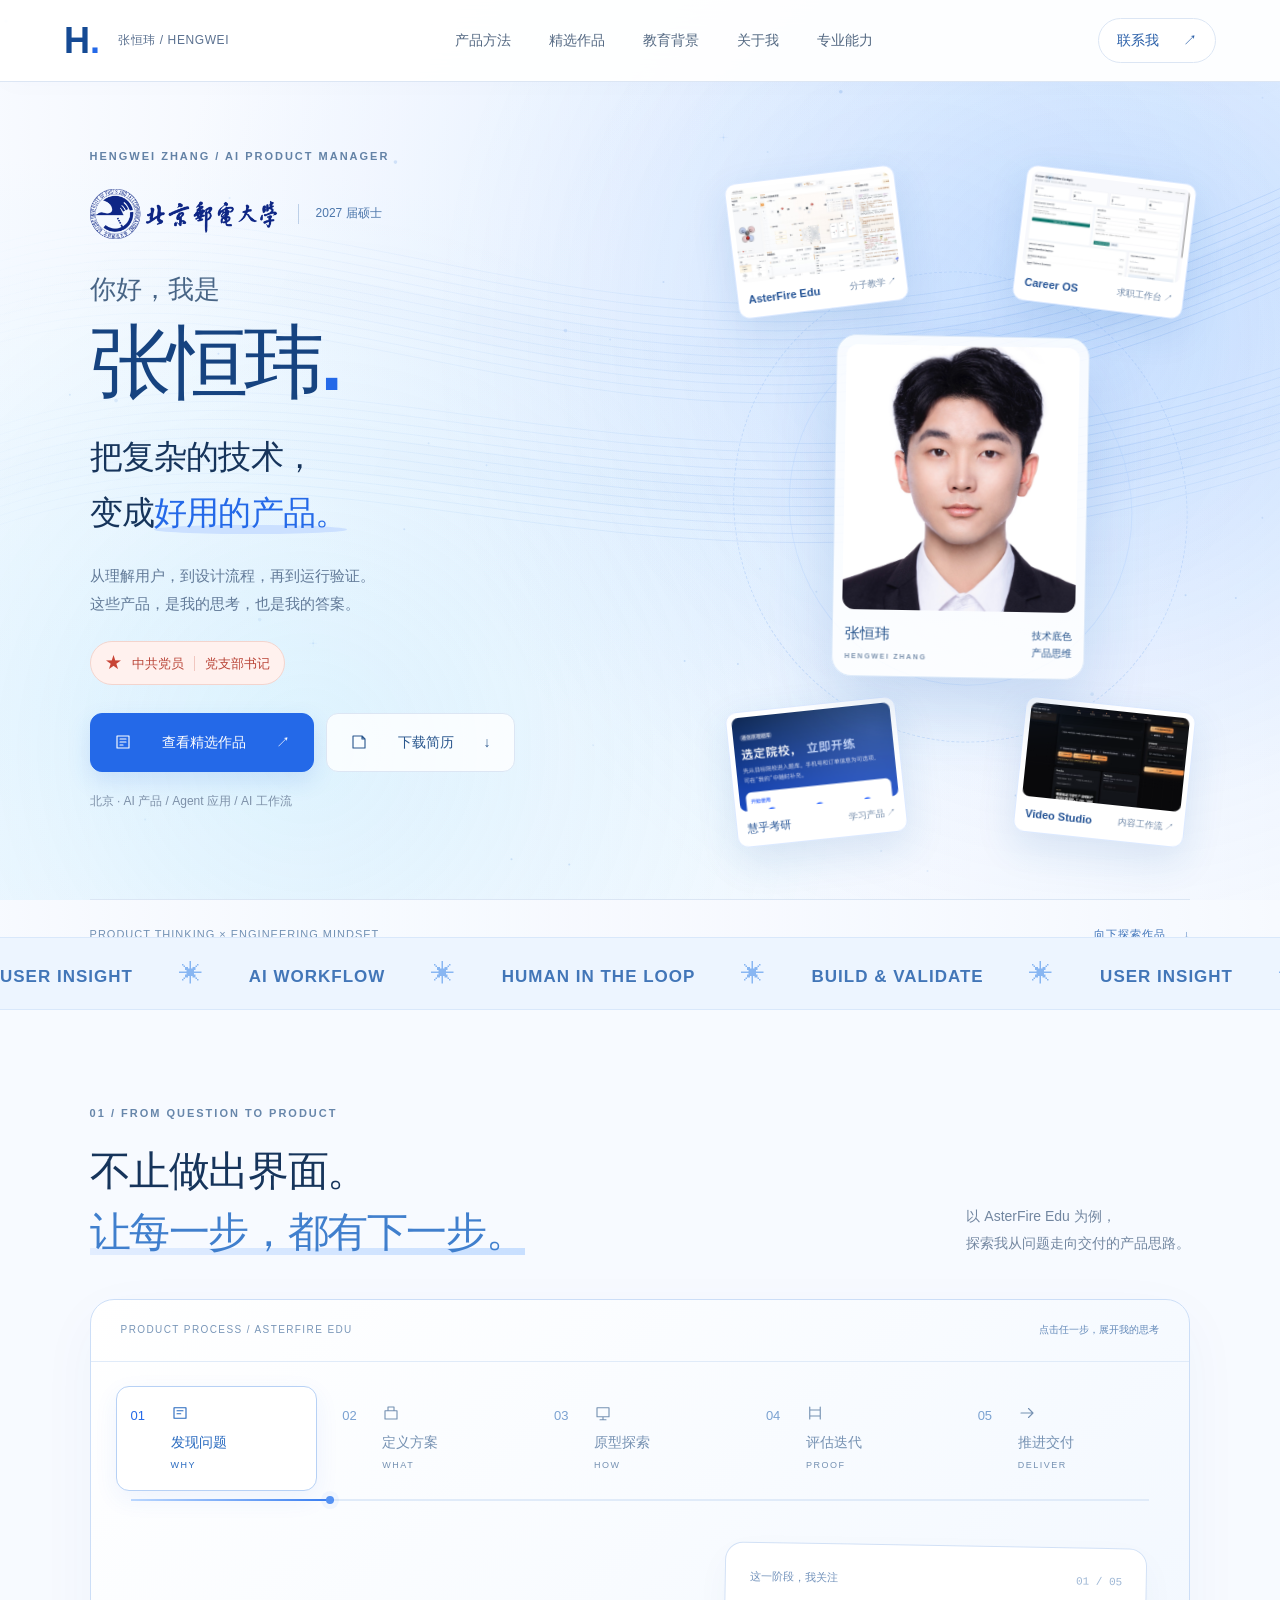
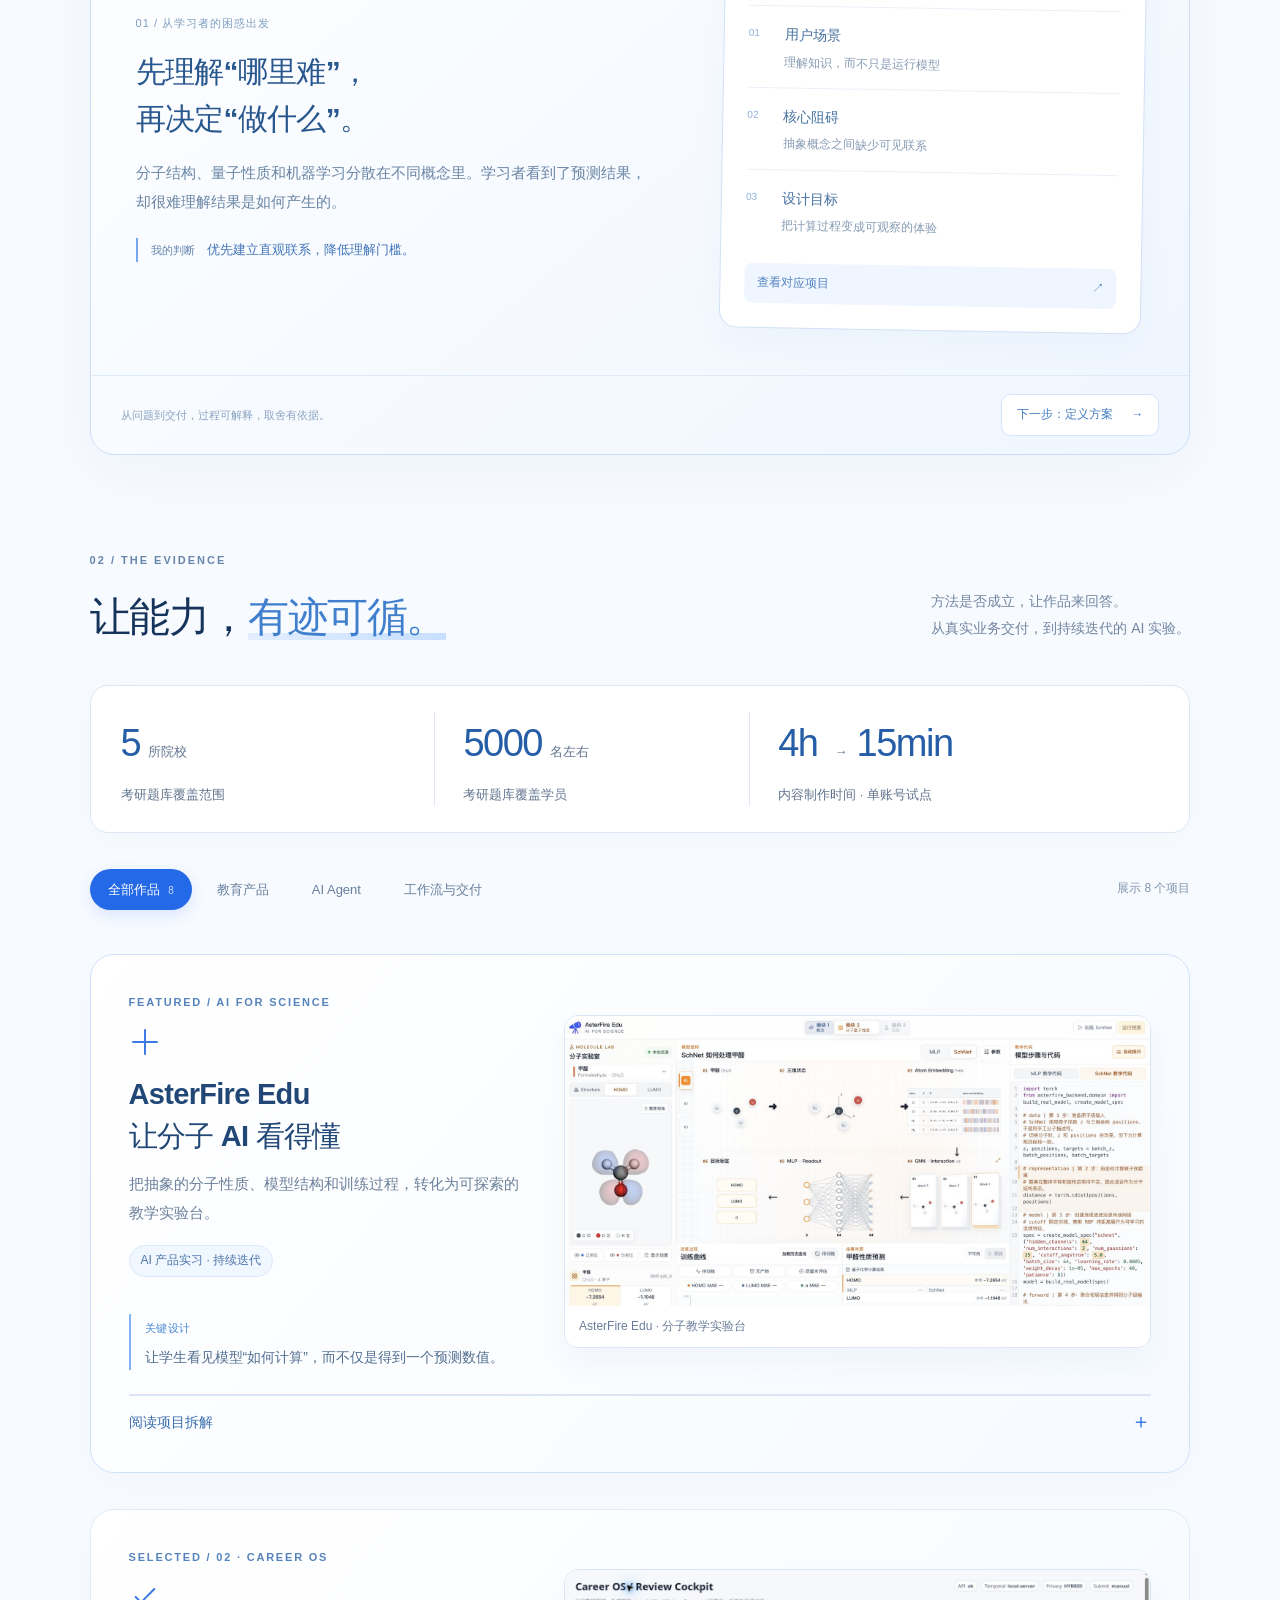
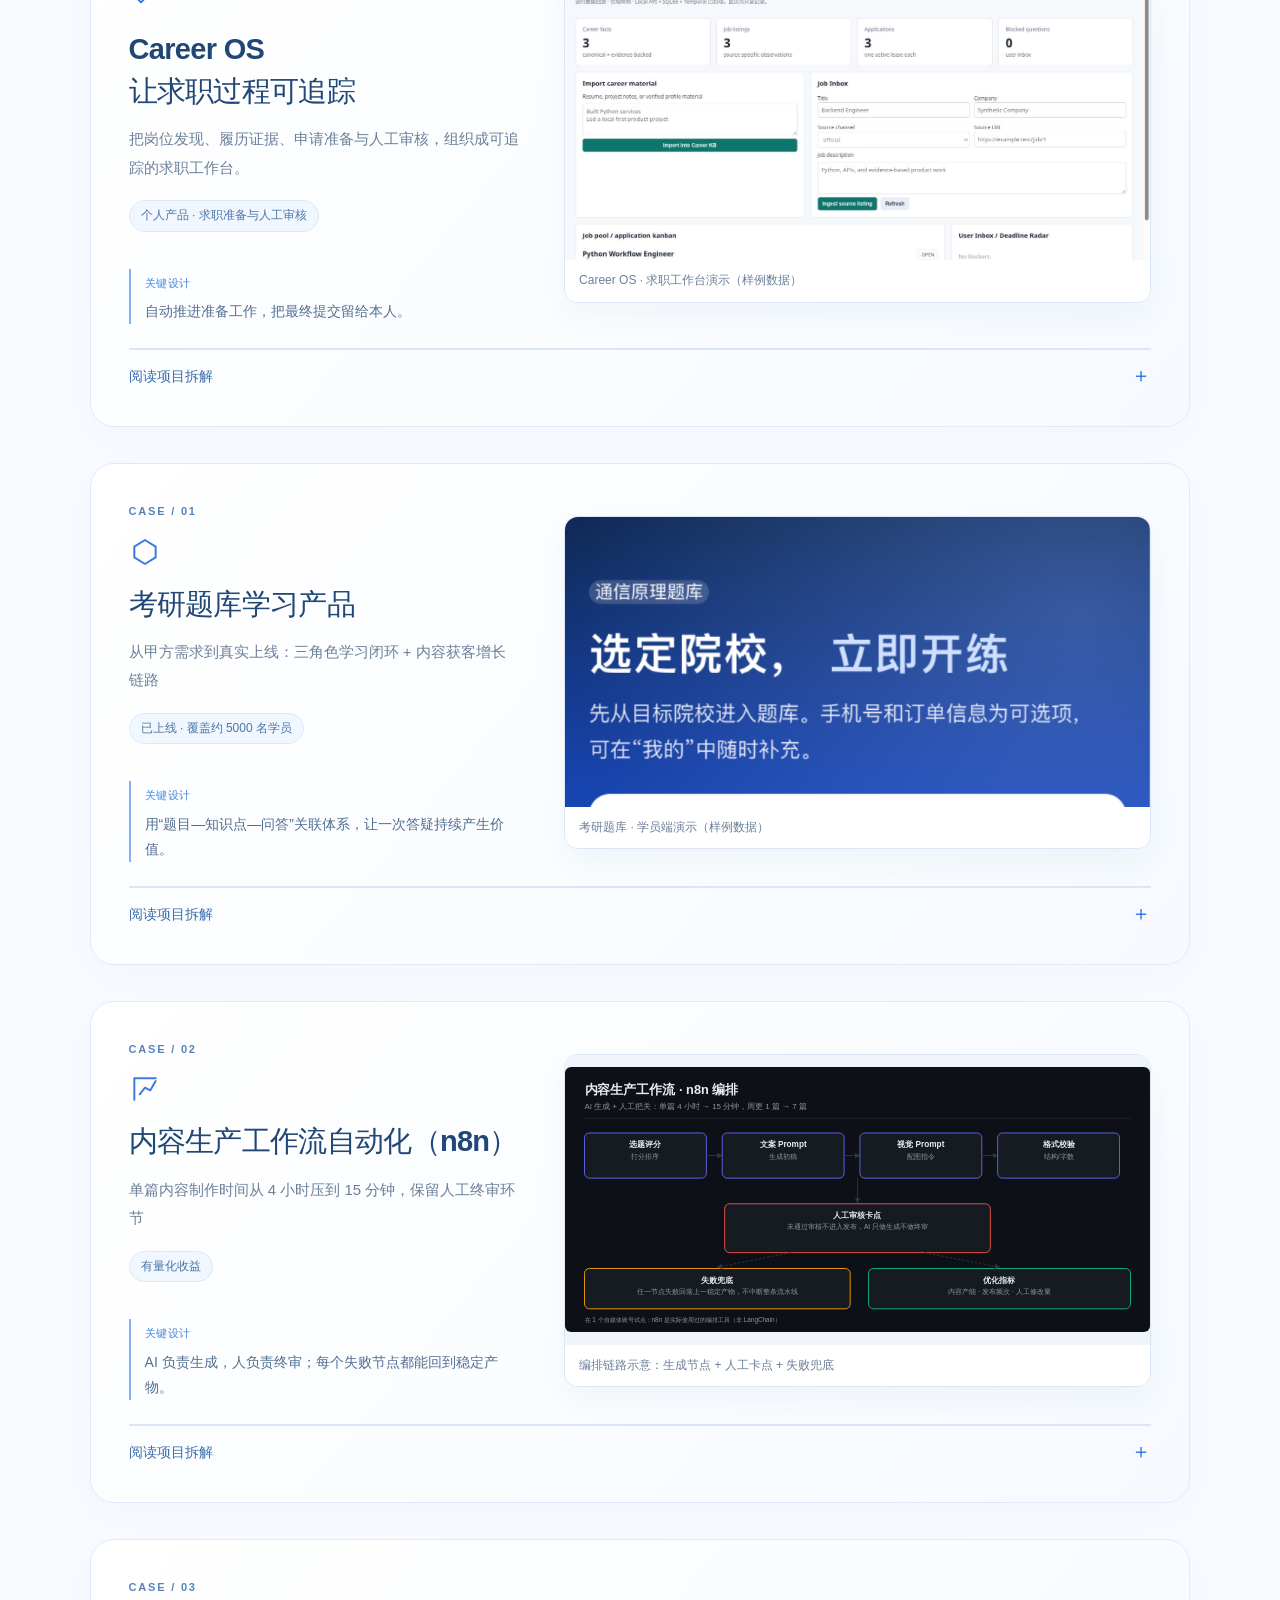
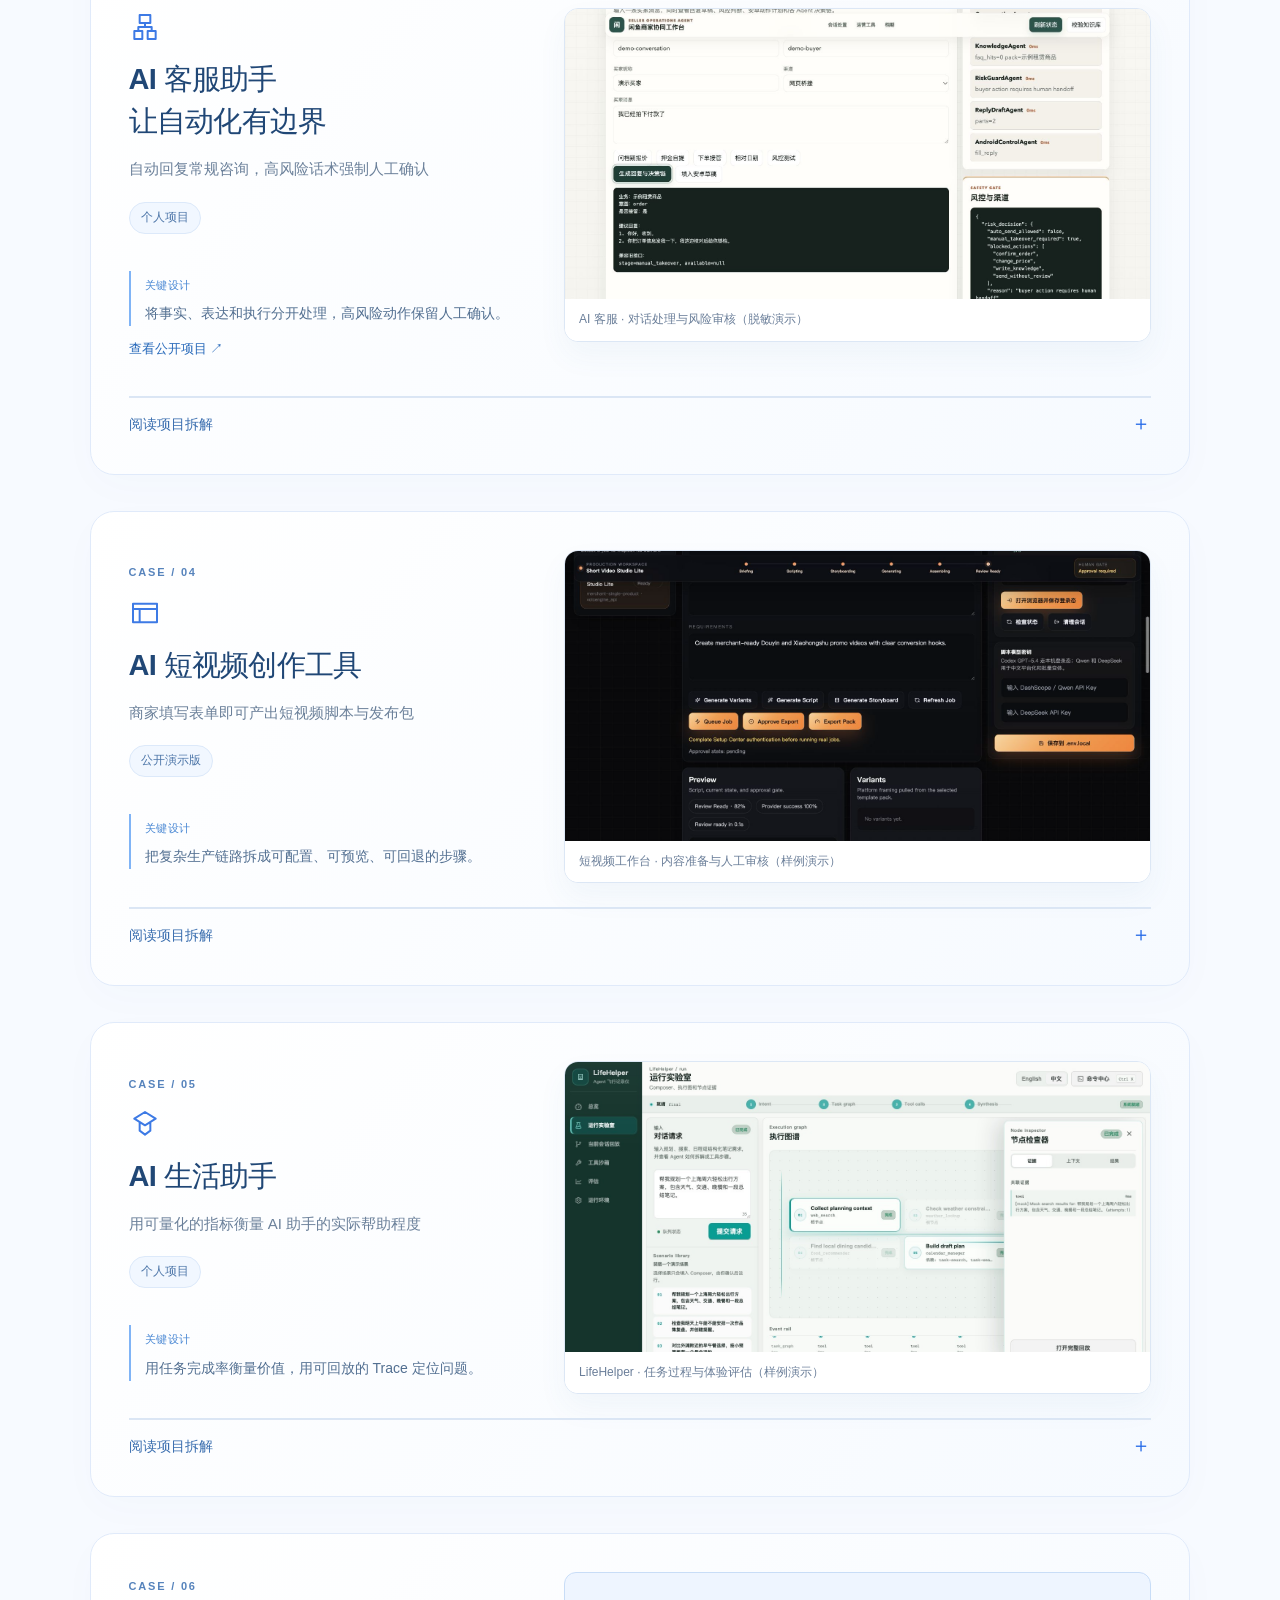
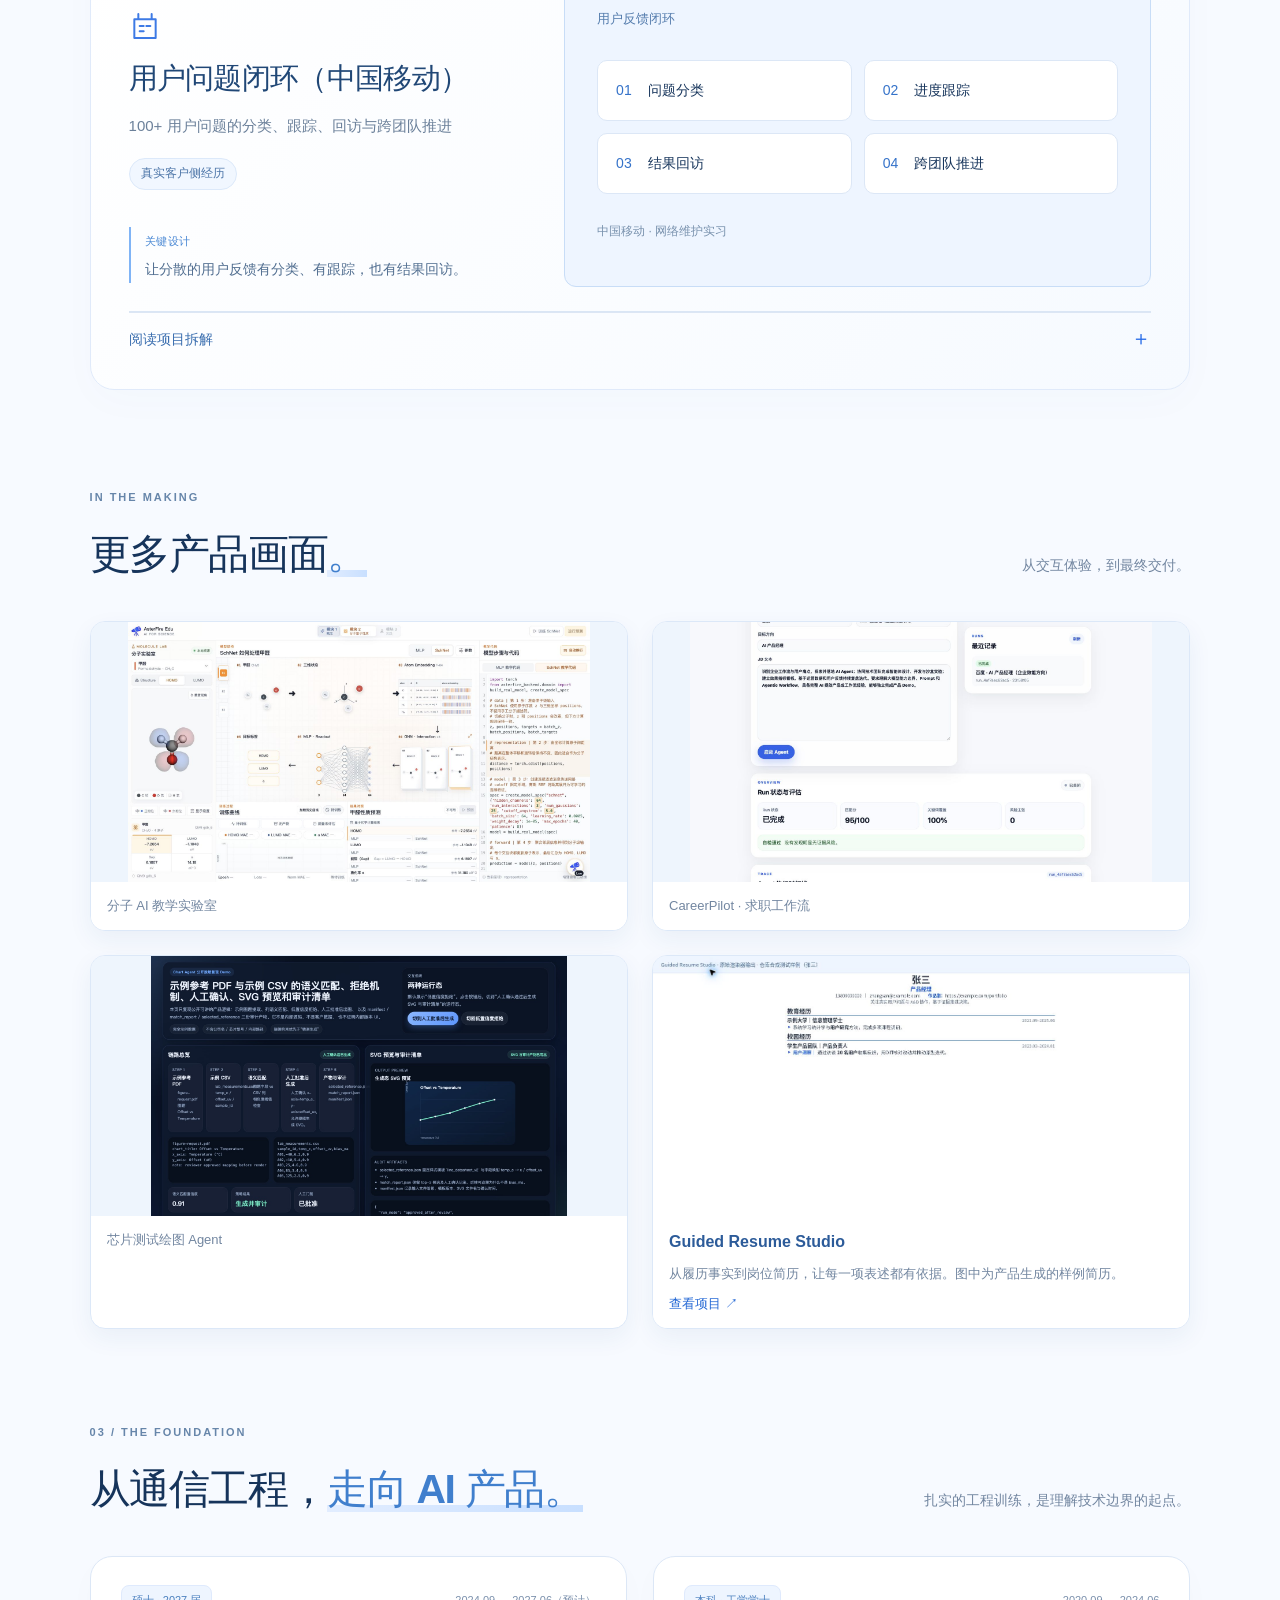
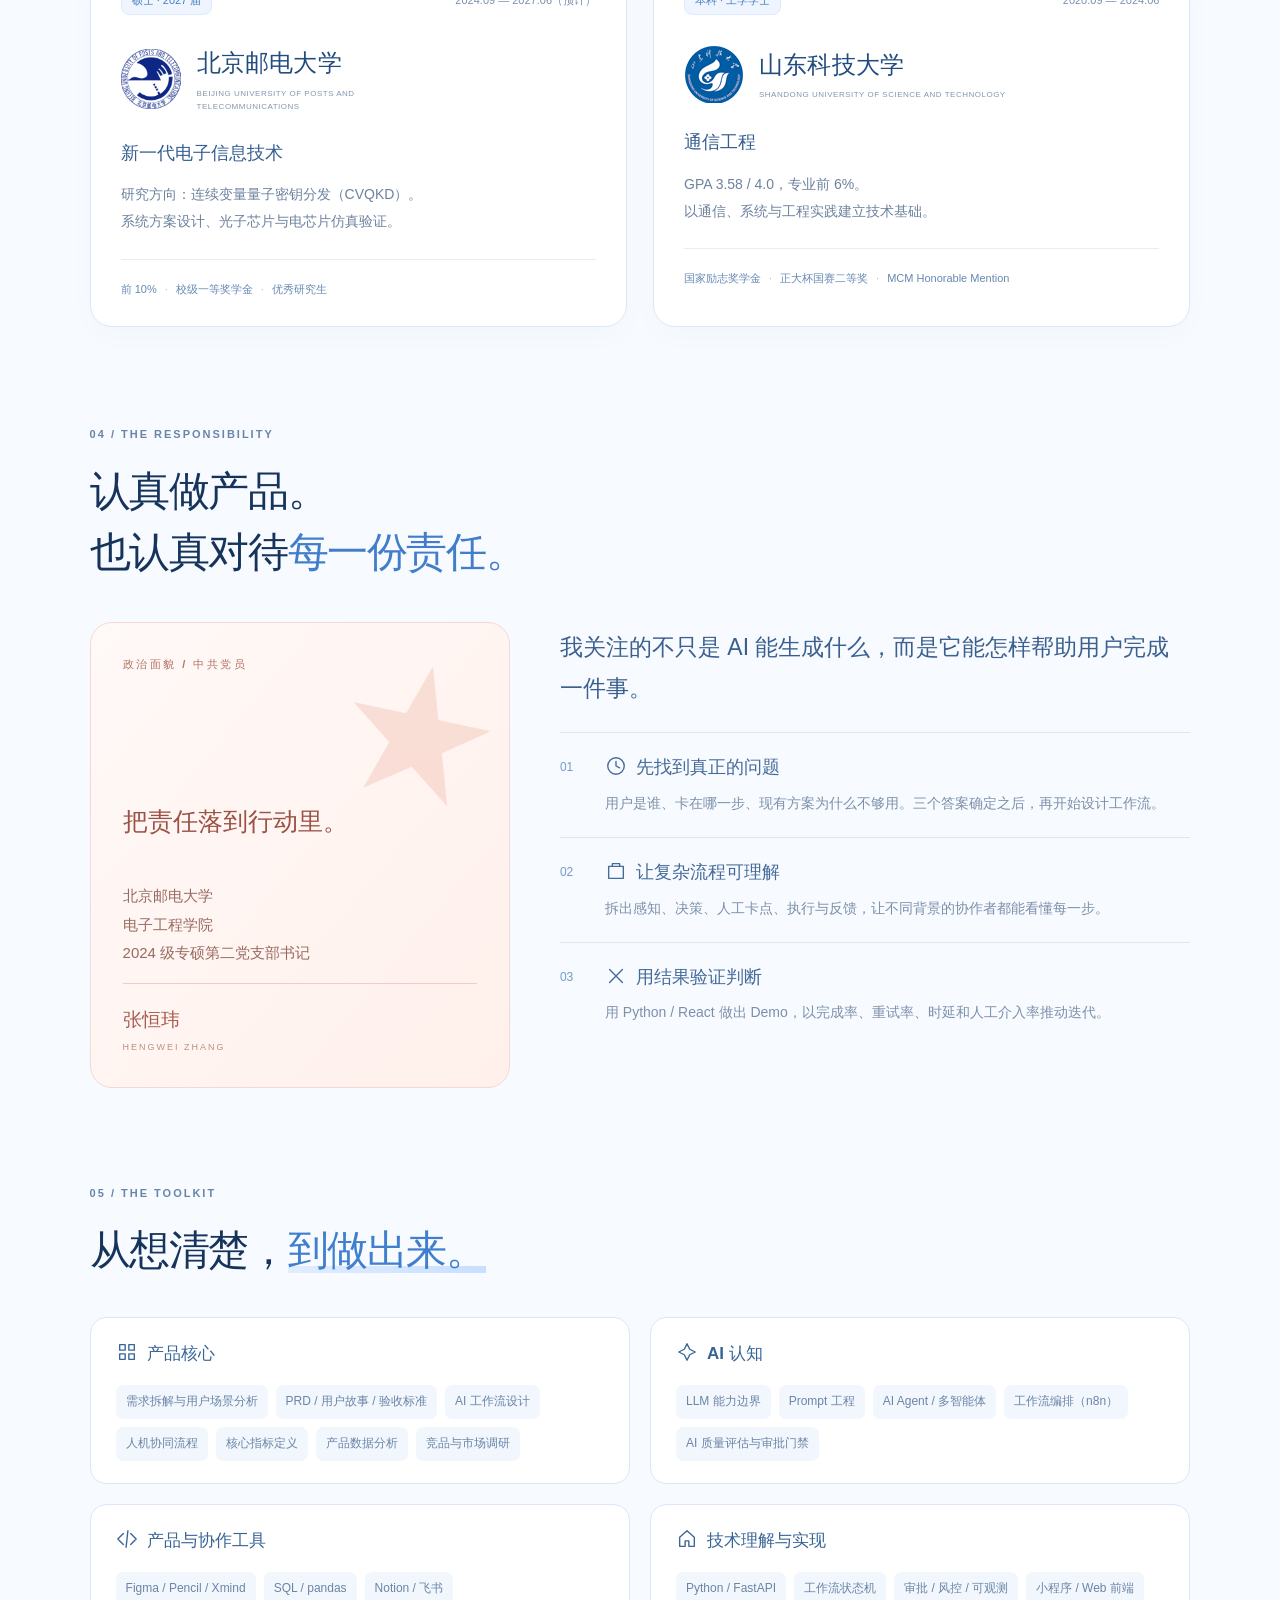
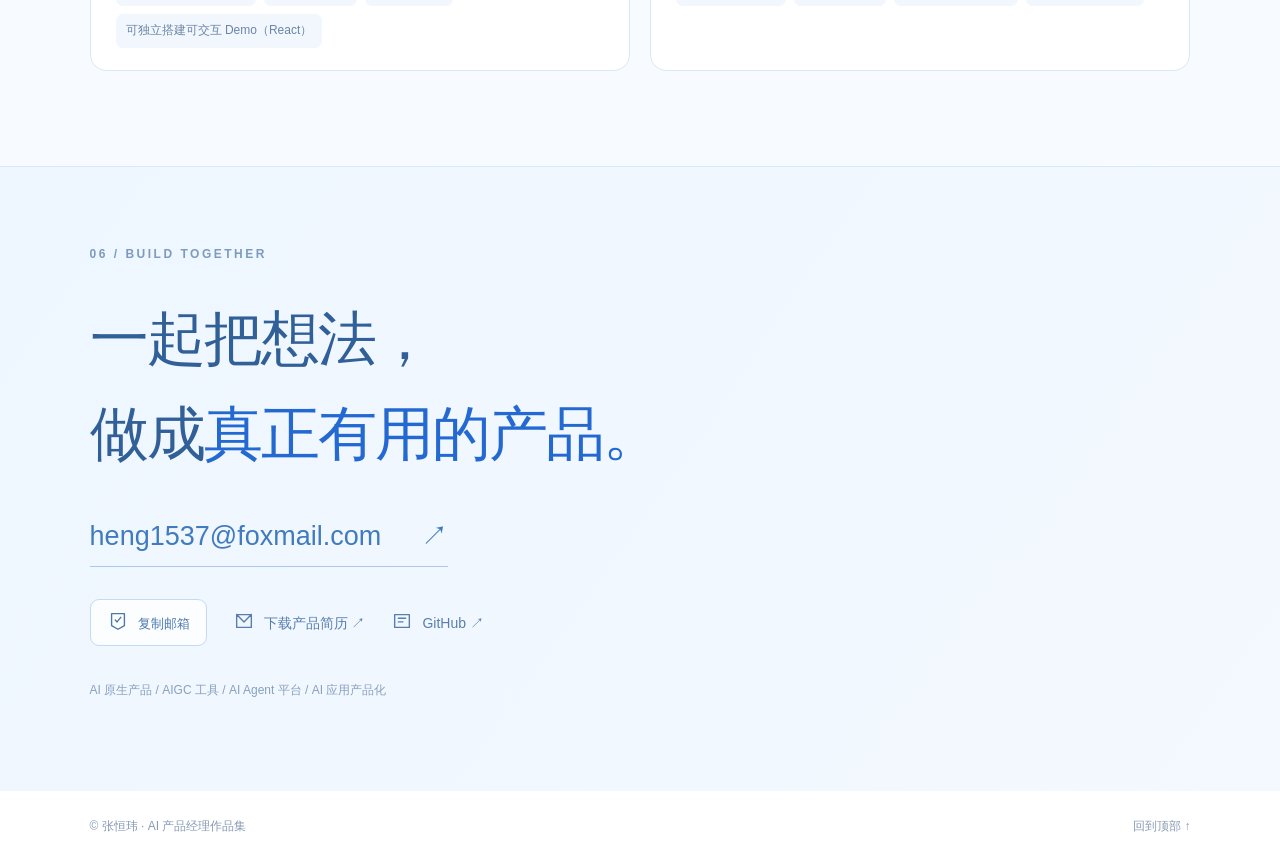
==== commit 77c3b340: "Add continuous blue light field with scroll and pointer interaction" ====
--- a/index.html
+++ b/index.html
@@ -1,9 +1,9 @@
 <!DOCTYPE html>
 
 <html lang="zh-CN"><head><meta charset="utf-8"/><meta content="width=device-width, initial-scale=1" name="viewport"/><meta content="张恒玮，北邮2027届硕士，中共党员、党支部书记。AI产品经理作品集：需求拆解、AI工作流、人机协同与产品交付。" name="description"/><meta content="#f7faff" name="theme-color"/><title>张恒玮 · AI 产品经理 | 北邮硕士 · 2027 届</title><link href="style.css" rel="stylesheet"/><link href="data:image/svg+xml,%3Csvg xmlns='http://www.w3.org/2000/svg' viewBox='0 0 64 64'%3E%3Crect width='64' height='64' rx='14' fill='%232563eb'/%3E%3Ctext x='32' y='45' text-anchor='middle' font-size='42' font-family='sans-serif' fill='white'%3EH%3C/text%3E%3C/svg%3E" rel="icon"/><script defer="" src="script.js"></script></head>
-<body><a class="skip" href="#projects">跳转到项目</a><div aria-hidden="true" class="reading-progress"></div>
+<body><div aria-hidden="true" class="page-atmosphere"><canvas class="atmosphere-canvas"></canvas></div><a class="skip" href="#projects">跳转到项目</a><div aria-hidden="true" class="reading-progress"></div>
 <header class="header"><a aria-label="张恒玮，首页" class="wordmark" href="#home">H<span>.</span><span class="wordmark-name">张恒玮 / HENGWEI</span></a><button aria-controls="main-nav" aria-expanded="false" aria-label="展开导航" class="menu-toggle">☰</button><nav aria-label="主导航" id="main-nav"><a href="#approach">产品方法</a><a href="#projects">精选作品</a><a href="#education">教育背景</a><a href="#about">关于我</a><a href="#skills">专业能力</a></nav><a class="header-contact" href="#contact">联系我 <span>↗</span></a></header>
-<main><section class="hero" id="home"><div aria-hidden="true" class="hero-grid"><canvas aria-hidden="true" class="signal-canvas"></canvas></div><div class="hero-content"><p class="eyebrow">HENGWEI ZHANG / AI PRODUCT MANAGER</p><div class="hero-school"><img alt="北京邮电大学官方校徽与校名" height="92" src="assets/bupt-official.png" width="340"/><span>2027 届硕士</span></div><h1>你好，我是<span class="name">张恒玮<span class="name-dot">.</span></span></h1><p class="hero-line">把复杂的技术，<br/>变成<span class="blue-underline">好用的产品。</span></p><p class="hero-description">从理解用户，到设计流程，再到运行验证。<br/>这些产品，是我的思考，也是我的答案。</p><div class="identity"><span aria-hidden="true" class="identity-star">★</span><strong>中共党员</strong><span class="identity-divider"></span><span>党支部书记</span></div><div class="hero-actions"><a class="button primary" href="#projects"><svg aria-hidden="true" class="ui-icon icon-13" viewbox="0 0 24 24"><path d="M4 4h16v16H4V4m4 4h8m-8 4h8m-8 4h4"></path></svg>查看精选作品 <span>↗</span></a><a class="button secondary" href="resume-pm.pdf"><svg aria-hidden="true" class="ui-icon icon-14" viewbox="0 0 24 24"><path d="M8 4h8l4 4v12H4V4h4m8 0v4h4"></path></svg>下载简历 <span>↓</span></a></div><p class="hero-location">北京 · AI 产品 / Agent 应用 / AI 工作流</p></div><div class="portrait-stage"><div aria-hidden="true" class="orbit-ring"></div><div class="portrait-frame"><img alt="张恒玮的个人肖像，白衬衫与深色西装" class="portrait" fetchpriority="high" height="1536" src="assets/hengwei-portrait.jpeg" width="1152"/><div class="portrait-caption"><span>张恒玮 <small>HENGWEI ZHANG</small></span><span>技术底色<br/>产品思维</span></div></div><a class="orbit-shot orbit-1 hero-preview" href="#project-asterfire" style="--i:0"><img alt="AsterFire Edu 分子教学实验台" height="250" src="assets/demo2-molecular-lab.jpg" width="400"/><span><b>AsterFire Edu</b><small>分子教学 ↗</small></span></a><a class="orbit-shot orbit-2" href="#project-career" style="--i:1"><img alt="Career OS 求职工作台演示，展示岗位池与申请进度" height="250" src="assets/career-os-runtime.jpg" width="400"/><span><b>Career OS</b><small>求职工作台 ↗</small></span></a><a class="orbit-shot orbit-3" href="#project-1" style="--i:2"><img alt="考研题库学员端演示，展示院校选择与学习入口" height="250" src="assets/huihu-student-entry-runtime.png" width="400"/><span><b>慧乎考研</b><small>学习产品 ↗</small></span></a><a class="orbit-shot orbit-4" href="#project-4" style="--i:3"><img alt="短视频内容准备与人工审核演示" height="250" src="assets/short-video-review-ready.png" width="400"/><span><b>Video Studio</b><small>内容工作流 ↗</small></span></a></div><div class="hero-bottom"><span>PRODUCT THINKING × ENGINEERING MINDSET</span><a href="#projects">向下探索作品 <span>↓</span></a></div></section><div class="ticker"><div aria-hidden="true">USER INSIGHT <b>✳</b> AI WORKFLOW <b>✳</b> HUMAN IN THE LOOP <b>✳</b> BUILD &amp; VALIDATE <b>✳</b> USER INSIGHT <b>✳</b> AI WORKFLOW <b>✳</b> HUMAN IN THE LOOP <b>✳</b> BUILD &amp; VALIDATE <b>✳</b></div></div><section class="approach-section" id="approach"><div class="section-heading reveal"><div><span class="eyebrow">01 / FROM QUESTION TO PRODUCT</span><h2>不止做出界面。<br/><span>让每一步，都有下一步。</span></h2></div><p>以 AsterFire Edu 为例，<br/>探索我从问题走向交付的产品思路。</p></div><div class="approach-lab reveal"><div class="lab-header"><span>PRODUCT PROCESS / ASTERFIRE EDU</span><span class="lab-instruction">点击任一步，展开我的思考</span></div><div aria-label="产品过程" class="process-tabs" role="tablist"><button aria-controls="stage-panel" aria-selected="true" data-stage="0" id="stage-tab-0" role="tab" tabindex="0"><span>01</span><strong><svg aria-hidden="true" class="ui-icon icon-0" viewbox="0 0 24 24"><path d="M4 19V5h16v14H4m4-10h8m-8 4h5"></path></svg>发现问题</strong><small>WHY</small></button><button aria-controls="stage-panel" aria-selected="false" data-stage="1" id="stage-tab-1" role="tab" tabindex="-1"><span>02</span><strong><svg aria-hidden="true" class="ui-icon icon-1" viewbox="0 0 24 24"><path d="M8 4h8v5h4v11H4V9h4V4m0 5h8"></path></svg>定义方案</strong><small>WHAT</small></button><button aria-controls="stage-panel" aria-selected="false" data-stage="2" id="stage-tab-2" role="tab" tabindex="-1"><span>03</span><strong><svg aria-hidden="true" class="ui-icon icon-2" viewbox="0 0 24 24"><path d="M4 5h16v12H4V5m4 16h8m-4-4v4"></path></svg>原型探索</strong><small>HOW</small></button><button aria-controls="stage-panel" aria-selected="false" data-stage="3" id="stage-tab-3" role="tab" tabindex="-1"><span>04</span><strong><svg aria-hidden="true" class="ui-icon icon-3" viewbox="0 0 24 24"><path d="M5 4v16m14-16v16M5 8h14M5 16h14"></path></svg>评估迭代</strong><small>PROOF</small></button><button aria-controls="stage-panel" aria-selected="false" data-stage="4" id="stage-tab-4" role="tab" tabindex="-1"><span>05</span><strong><svg aria-hidden="true" class="ui-icon icon-4" viewbox="0 0 24 24"><path d="M4 12h16m-6-6 6 6-6 6"></path></svg>推进交付</strong><small>DELIVER</small></button></div><div aria-hidden="true" class="process-track"><span></span></div><div aria-labelledby="stage-tab-0" class="stage-panel" id="stage-panel" role="tabpanel" tabindex="0"><div class="stage-copy"><span class="stage-kicker">01 / 从学习者的困惑出发</span><h3>先理解“哪里难”，<br/>再决定“做什么”。</h3><p class="stage-description">分子结构、量子性质和机器学习分散在不同概念里。学习者看到了预测结果，却很难理解结果是如何产生的。</p><div class="stage-decision"><span>我的判断</span><p>优先建立直观联系，降低理解门槛。</p></div></div><div class="stage-artifact"><div class="artifact-top"><span>这一阶段，我关注</span><span class="artifact-count">01 / 05</span></div><div class="artifact-items"><div><span>01</span><strong>用户场景</strong><p>理解知识，而不只是运行模型</p></div><div><span>02</span><strong>核心阻碍</strong><p>抽象概念之间缺少可见联系</p></div><div><span>03</span><strong>设计目标</strong><p>把计算过程变成可观察的体验</p></div></div><a class="stage-project-link" href="#project-asterfire">查看对应项目 <span>↗</span></a></div></div><div class="process-bottom"><span>从问题到交付，过程可解释，取舍有依据。</span><button class="next-stage" type="button">下一步：定义方案 <span>→</span></button></div></div></section><section class="work-section" id="projects"><div class="section-heading reveal"><div><span class="eyebrow">02 / THE EVIDENCE</span><h2>让能力，<span>有迹可循。</span></h2></div><p>方法是否成立，让作品来回答。<br/>从真实业务交付，到持续迭代的 AI 实验。</p></div><div class="work-metrics reveal"><div><strong>5<span>所院校</span></strong><p>考研题库覆盖范围</p></div><div><strong>5000<span>名左右</span></strong><p>考研题库覆盖学员</p></div><div><strong>4h <span>→</span> 15min</strong><p>内容制作时间 · 单账号试点</p></div></div>
+<main><section class="hero" id="home"><div aria-hidden="true" class="hero-grid"></div><div class="hero-content"><p class="eyebrow">HENGWEI ZHANG / AI PRODUCT MANAGER</p><div class="hero-school"><img alt="北京邮电大学官方校徽与校名" height="92" src="assets/bupt-official.png" width="340"/><span>2027 届硕士</span></div><h1>你好，我是<span class="name">张恒玮<span class="name-dot">.</span></span></h1><p class="hero-line">把复杂的技术，<br/>变成<span class="blue-underline">好用的产品。</span></p><p class="hero-description">从理解用户，到设计流程，再到运行验证。<br/>这些产品，是我的思考，也是我的答案。</p><div class="identity"><span aria-hidden="true" class="identity-star">★</span><strong>中共党员</strong><span class="identity-divider"></span><span>党支部书记</span></div><div class="hero-actions"><a class="button primary" href="#projects"><svg aria-hidden="true" class="ui-icon icon-13" viewbox="0 0 24 24"><path d="M4 4h16v16H4V4m4 4h8m-8 4h8m-8 4h4"></path></svg>查看精选作品 <span>↗</span></a><a class="button secondary" href="resume-pm.pdf"><svg aria-hidden="true" class="ui-icon icon-14" viewbox="0 0 24 24"><path d="M8 4h8l4 4v12H4V4h4m8 0v4h4"></path></svg>下载简历 <span>↓</span></a></div><p class="hero-location">北京 · AI 产品 / Agent 应用 / AI 工作流</p></div><div class="portrait-stage"><div aria-hidden="true" class="orbit-ring"></div><div class="portrait-frame"><img alt="张恒玮的个人肖像，白衬衫与深色西装" class="portrait" fetchpriority="high" height="1536" src="assets/hengwei-portrait.jpeg" width="1152"/><div class="portrait-caption"><span>张恒玮 <small>HENGWEI ZHANG</small></span><span>技术底色<br/>产品思维</span></div></div><a class="orbit-shot orbit-1 hero-preview" href="#project-asterfire" style="--i:0"><img alt="AsterFire Edu 分子教学实验台" height="250" src="assets/demo2-molecular-lab.jpg" width="400"/><span><b>AsterFire Edu</b><small>分子教学 ↗</small></span></a><a class="orbit-shot orbit-2" href="#project-career" style="--i:1"><img alt="Career OS 求职工作台演示，展示岗位池与申请进度" height="250" src="assets/career-os-runtime.jpg" width="400"/><span><b>Career OS</b><small>求职工作台 ↗</small></span></a><a class="orbit-shot orbit-3" href="#project-1" style="--i:2"><img alt="考研题库学员端演示，展示院校选择与学习入口" height="250" src="assets/huihu-student-entry-runtime.png" width="400"/><span><b>慧乎考研</b><small>学习产品 ↗</small></span></a><a class="orbit-shot orbit-4" href="#project-4" style="--i:3"><img alt="短视频内容准备与人工审核演示" height="250" src="assets/short-video-review-ready.png" width="400"/><span><b>Video Studio</b><small>内容工作流 ↗</small></span></a></div><div class="hero-bottom"><span>PRODUCT THINKING × ENGINEERING MINDSET</span><a href="#projects">向下探索作品 <span>↓</span></a></div></section><div class="ticker"><div aria-hidden="true">USER INSIGHT <b>✳</b> AI WORKFLOW <b>✳</b> HUMAN IN THE LOOP <b>✳</b> BUILD &amp; VALIDATE <b>✳</b> USER INSIGHT <b>✳</b> AI WORKFLOW <b>✳</b> HUMAN IN THE LOOP <b>✳</b> BUILD &amp; VALIDATE <b>✳</b></div></div><section class="approach-section" id="approach"><div class="section-heading reveal"><div><span class="eyebrow">01 / FROM QUESTION TO PRODUCT</span><h2>不止做出界面。<br/><span>让每一步，都有下一步。</span></h2></div><p>以 AsterFire Edu 为例，<br/>探索我从问题走向交付的产品思路。</p></div><div class="approach-lab reveal"><div class="lab-header"><span>PRODUCT PROCESS / ASTERFIRE EDU</span><span class="lab-instruction">点击任一步，展开我的思考</span></div><div aria-label="产品过程" class="process-tabs" role="tablist"><button aria-controls="stage-panel" aria-selected="true" data-stage="0" id="stage-tab-0" role="tab" tabindex="0"><span>01</span><strong><svg aria-hidden="true" class="ui-icon icon-0" viewbox="0 0 24 24"><path d="M4 19V5h16v14H4m4-10h8m-8 4h5"></path></svg>发现问题</strong><small>WHY</small></button><button aria-controls="stage-panel" aria-selected="false" data-stage="1" id="stage-tab-1" role="tab" tabindex="-1"><span>02</span><strong><svg aria-hidden="true" class="ui-icon icon-1" viewbox="0 0 24 24"><path d="M8 4h8v5h4v11H4V9h4V4m0 5h8"></path></svg>定义方案</strong><small>WHAT</small></button><button aria-controls="stage-panel" aria-selected="false" data-stage="2" id="stage-tab-2" role="tab" tabindex="-1"><span>03</span><strong><svg aria-hidden="true" class="ui-icon icon-2" viewbox="0 0 24 24"><path d="M4 5h16v12H4V5m4 16h8m-4-4v4"></path></svg>原型探索</strong><small>HOW</small></button><button aria-controls="stage-panel" aria-selected="false" data-stage="3" id="stage-tab-3" role="tab" tabindex="-1"><span>04</span><strong><svg aria-hidden="true" class="ui-icon icon-3" viewbox="0 0 24 24"><path d="M5 4v16m14-16v16M5 8h14M5 16h14"></path></svg>评估迭代</strong><small>PROOF</small></button><button aria-controls="stage-panel" aria-selected="false" data-stage="4" id="stage-tab-4" role="tab" tabindex="-1"><span>05</span><strong><svg aria-hidden="true" class="ui-icon icon-4" viewbox="0 0 24 24"><path d="M4 12h16m-6-6 6 6-6 6"></path></svg>推进交付</strong><small>DELIVER</small></button></div><div aria-hidden="true" class="process-track"><span></span></div><div aria-labelledby="stage-tab-0" class="stage-panel" id="stage-panel" role="tabpanel" tabindex="0"><div class="stage-copy"><span class="stage-kicker">01 / 从学习者的困惑出发</span><h3>先理解“哪里难”，<br/>再决定“做什么”。</h3><p class="stage-description">分子结构、量子性质和机器学习分散在不同概念里。学习者看到了预测结果，却很难理解结果是如何产生的。</p><div class="stage-decision"><span>我的判断</span><p>优先建立直观联系，降低理解门槛。</p></div></div><div class="stage-artifact"><div class="artifact-top"><span>这一阶段，我关注</span><span class="artifact-count">01 / 05</span></div><div class="artifact-items"><div><span>01</span><strong>用户场景</strong><p>理解知识，而不只是运行模型</p></div><div><span>02</span><strong>核心阻碍</strong><p>抽象概念之间缺少可见联系</p></div><div><span>03</span><strong>设计目标</strong><p>把计算过程变成可观察的体验</p></div></div><a class="stage-project-link" href="#project-asterfire">查看对应项目 <span>↗</span></a></div></div><div class="process-bottom"><span>从问题到交付，过程可解释，取舍有依据。</span><button class="next-stage" type="button">下一步：定义方案 <span>→</span></button></div></div></section><section class="work-section" id="projects"><div class="section-heading reveal"><div><span class="eyebrow">02 / THE EVIDENCE</span><h2>让能力，<span>有迹可循。</span></h2></div><p>方法是否成立，让作品来回答。<br/>从真实业务交付，到持续迭代的 AI 实验。</p></div><div class="work-metrics reveal"><div><strong>5<span>所院校</span></strong><p>考研题库覆盖范围</p></div><div><strong>5000<span>名左右</span></strong><p>考研题库覆盖学员</p></div><div><strong>4h <span>→</span> 15min</strong><p>内容制作时间 · 单账号试点</p></div></div>
 <div class="project-toolbar reveal"><div aria-label="按项目方向筛选" class="project-filters" role="group"><button aria-pressed="true" class="active" data-filter="all">全部作品 <span>8</span></button><button aria-pressed="false" data-filter="education">教育产品</button><button aria-pressed="false" data-filter="agent">AI Agent</button><button aria-pressed="false" data-filter="workflow">工作流与交付</button></div><span aria-live="polite" class="project-count">展示 8 个项目</span></div><article class="project reveal featured" data-case="project-asterfire" data-category="education" id="project-asterfire"><div class="project-info"><span class="eyebrow">FEATURED / AI FOR SCIENCE</span><h3><svg aria-hidden="true" class="ui-icon icon-5" viewbox="0 0 24 24"><path d="M12 3v18M3 12h18"></path></svg>AsterFire Edu<br/>让分子 AI 看得懂</h3><p class="project-tag">把抽象的分子性质、模型结构和训练过程，转化为可探索的教学实验台。</p><span class="status">AI 产品实习 · 持续迭代</span><div class="project-takeaway"><span>关键设计</span><p>让学生看见模型“如何计算”，而不仅是得到一个预测数值。</p></div></div><div class="project-media case-cover"><figure><img alt="AsterFire Edu 分子教学实验台" height="900" loading="lazy" src="assets/demo2-molecular-lab.jpg" width="1600"/><figcaption>AsterFire Edu · 分子教学实验台</figcaption></figure></div><details><summary>阅读项目拆解 <span>＋</span></summary><div class="case-body"><div class="blk"><p class="blk-label">用户问题</p><p class="blk-text">分子几何、量子性质与神经网络之间的关系难以直观理解，学习者需要在讲解与实验中建立联系。</p></div><div class="blk"><p class="blk-label">我的工作</p><p class="blk-text">参与需求拆解、教学叙事、交互设计与 Demo 交付，将输入、几何构建、距离角度编码、模型学习和性质预测组织成连贯的观察流程。</p></div><div class="blk"><p class="blk-label">产品取舍</p><p class="blk-text">以固定教学分子降低操作门槛。清晰区分训练、产物、质量与预测状态；不可用的能力明确标识，不用模拟结果替代真实训练。</p></div><div class="blk"><p class="blk-label">实现与边界</p><p class="blk-text">现有实验台支持 MLP 与 DimeNet++、三维几何观察、真实训练和显式预测。AI 助教与代码练习等能力仍有规划项，当前不作为已上线成果。</p></div><ul class="tags"><li>AI 教学</li><li>交互叙事</li><li>MLP / DimeNet++</li><li>真实训练</li></ul><div class="case-evidence"><div aria-label="教学流程" class="case-journey"><span>观察分子</span><i>→</i><span>理解模型</span><i>→</i><span>训练与预测</span></div></div></div></details></article><article class="project reveal" data-case="project-career" data-category="agent" id="project-career"><div class="project-info"><span class="eyebrow">SELECTED / 02 · CAREER OS</span><h3><svg aria-hidden="true" class="ui-icon icon-6" viewbox="0 0 24 24"><path d="M5 12l4 4L19 6"></path></svg>Career OS<br/>让求职过程可追踪</h3><p class="project-tag">把岗位发现、履历证据、申请准备与人工审核，组织成可追踪的求职工作台。</p><span class="status">个人产品 · 求职准备与人工审核</span><div class="project-takeaway"><span>关键设计</span><p>自动推进准备工作，把最终提交留给本人。</p></div></div><div class="project-media case-cover"><figure><img alt="Career OS 求职工作台演示，展示岗位池与申请进度" height="1000" loading="lazy" src="assets/career-os-runtime.jpg" width="1600"/><figcaption>Career OS · 求职工作台演示（样例数据）</figcaption></figure></div><details><summary>阅读项目拆解 <span>＋</span></summary><div class="case-body"><div class="blk"><p class="blk-label">用户问题</p><p class="blk-text">职位来源分散、材料版本混乱，简历定制和填写准备容易重复劳动，也难以追踪信息依据。</p></div><div class="blk"><p class="blk-label">产品方案</p><p class="blk-text">以持久化工作流串联材料导入、职位评估、计划、简历生成与受控浏览器准备；业务事实与流程状态分别管理。</p></div><div class="blk"><p class="blk-label">关键取舍</p><p class="blk-text">简历表述需要可追溯依据；浏览器扩展承担扫描和准备，不接受自动提交指令。遇到需要本人处理的环节，进入人工接管。</p></div><ul class="tags"><li>Temporal</li><li>SQLite</li><li>Chrome 扩展</li><li>人机协同</li></ul><div class="case-evidence"><div class="career-surface"><div class="surface-top"><span>CAREER OS / WORKFLOW DESIGN</span></div><div class="career-flow"><div><span>01</span><h4>职位与材料</h4><p>组织事实，保留来源</p></div><div><span>02</span><h4>匹配与计划</h4><p>将目标拆成下一步</p></div><div><span>03</span><h4>简历与产物</h4><p>按岗位准备申请材料</p></div><div><span>04</span><h4>本人确认</h4><p>浏览器准备，人工提交</p></div></div><div class="career-note">求职准备流程<span>可追踪 · 可恢复 · 有边界</span></div></div></div></div></details></article><article class="project reveal" data-case="project-1" data-category="education" id="project-1"><div class="project-info"><span class="eyebrow">CASE / 01</span><h3><svg aria-hidden="true" class="ui-icon icon-7" viewbox="0 0 24 24"><path d="M12 3l8 5v8l-8 5-8-5V8l8-5"></path></svg>考研题库学习产品</h3><p class="project-tag">从甲方需求到真实上线：三角色学习闭环 + 内容获客增长链路</p><span class="status">已上线 · 覆盖约 5000 名学员</span><div class="project-takeaway"><span>关键设计</span><p>用“题目—知识点—问答”关联体系，让一次答疑持续产生价值。</p></div></div><div class="project-media case-cover"><figure class="figure runtime-evidence"><img alt="考研题库学员端演示，展示院校选择与学习入口" height="1506" loading="lazy" src="assets/huihu-student-entry-runtime.png" width="780"/><figcaption>考研题库 · 学员端演示（样例数据）</figcaption></figure></div><details><summary>阅读项目拆解 <span>＋</span></summary><div class="case-body"><div class="blk"><p class="blk-label">痛点</p><p class="blk-text">调研中三类角色各有卡点：学员碎片时间刷题需求强但传统题库产品重、答疑链路长；教师端群内答疑分散重复；运营端内容生产耗时。</p></div><div class="blk"><p class="blk-label">我的方案</p><p class="blk-text">面向学员、教师、运营<strong>三类角色</strong>做调研，设计<strong>学员刷题 / 教师答疑 / 管理员工单</strong>三角色闭环；构建「题目 — 知识点 — 问答」关联知识体系，让一次答疑的结果可以被后续复用。</p></div><div class="blk"><ul class="pts"><li><strong>交付物</strong>：业务流程、功能清单、PRD、Figma 高保真原型、功能结构图、用户流程图、版本迭代记录、后端联调接口清单</li><li><strong>真实规模</strong>：覆盖 5 所院校约 5000 名当届学员，协同后端完成接口联调与上线</li><li><strong>迭代闭环</strong>：依据甲方与真实使用反馈完成 2–3 轮迭代</li><li><strong>增长链路</strong>：负责小红书 / B 站 / 抖音渠道运营，半年全平台涨粉 2 万，持续为小程序导流</li><li><strong>数据闭环</strong>：以私信咨询量与私域转化量为核心指标复盘内容表现，据此调整发布节奏与时段、为高咨询量内容配套 AI 客服话术承接；咨询转化量提升约 30%，答疑响应由人工在线时段的间断回复变为 24 小时承接</li><li><strong>效率</strong>：AI 辅助开发使原型周期缩短约 90%</li></ul></div><ul class="tags"><li>需求调研</li><li>PRD / 原型</li><li>多角色流程</li><li>上线交付</li><li>增长闭环</li><li>教育产品</li></ul><div class="btns" style="margin-top:18px"><a class="btn" href="https://github.com/galanime/huihu-kaoyan-miniapp-public" rel="noopener" target="_blank">查看项目 ↗</a></div><div class="case-evidence"><figure class="figure"><img alt="三角色闭环与增长链路示意" loading="lazy" src="assets/huihu-flow.svg"/><figcaption>三角色闭环与增长链路示意</figcaption></figure></div></div></details></article><article class="project reveal" data-case="project-2" data-category="workflow" id="project-2"><div class="project-info"><span class="eyebrow">CASE / 02</span><h3><svg aria-hidden="true" class="ui-icon icon-8" viewbox="0 0 24 24"><path d="M4 20V4h16M8 16l4-5 4 2 4-7"></path></svg>内容生产工作流自动化（n8n）</h3><p class="project-tag">单篇内容制作时间从 4 小时压到 15 分钟，保留人工终审环节</p><span class="status">有量化收益</span><div class="project-takeaway"><span>关键设计</span><p>AI 负责生成，人负责终审；每个失败节点都能回到稳定产物。</p></div></div><div class="project-media case-cover"><figure class="figure"><img alt="编排链路示意：生成节点 + 人工卡点 + 失败兜底" loading="lazy" src="assets/n8n-content-workflow.svg"/><figcaption>编排链路示意：生成节点 + 人工卡点 + 失败兜底</figcaption></figure></div><details><summary>阅读项目拆解 <span>＋</span></summary><div class="case-body"><div class="blk"><p class="blk-label">痛点</p><p class="blk-text">内容团队要保证周更频次，但选题、文案、配图、格式校验全靠人工串，单篇耗时长；一旦全自动化又容易产出不能用的内容。</p></div><div class="blk"><p class="blk-label">我的方案</p><p class="blk-text">用 n8n 编排「<strong>选题评分 → 文案 / 视觉 Prompt → 格式校验 → 人工审核 → 失败兜底</strong>」工作流：AI 负责生成，人负责终审，任一节点失败回落上一稳定产物，不中断整条流水线。</p></div><div class="blk"><p class="blk-label">验证与成果</p><p class="blk-text">在 1 个自媒体账号试点：<strong>单篇制作由约 4 小时缩短至 15 分钟，周更由 1 篇提升至 7 篇</strong>；以内容产能、发布频次、人工修改量作为优化指标。</p></div><ul class="tags"><li>工作流编排</li><li>n8n</li><li>人机协同</li><li>效率量化</li><li>AIGC</li></ul></div></details></article><article class="project reveal" data-case="project-3" data-category="agent" id="project-3"><div class="project-info"><span class="eyebrow">CASE / 03</span><h3><svg aria-hidden="true" class="ui-icon icon-9" viewbox="0 0 24 24"><path d="M8 3h8v6H8V3m-4 12h6v6H4v-6m10 0h6v6h-6v-6m-2-6v3H7v3m5-3h5v3"></path></svg>AI 客服助手<br/>让自动化有边界</h3><p class="project-tag">自动回复常规咨询，高风险话术强制人工确认</p><span class="status">个人项目</span><div class="project-takeaway"><span>关键设计</span><p>将事实、表达和执行分开处理，高风险动作保留人工确认。</p></div><a class="repo-link" href="https://github.com/galanime/xianyu-ai-customer-service-agent" rel="noopener" target="_blank">查看公开项目 ↗</a></div><div class="project-media case-cover"><figure class="figure runtime-evidence"><img alt="AI 客服对话处理与风险审核演示" height="900" loading="lazy" src="assets/xianyu-agent-runtime.jpg" width="1600"/><figcaption>AI 客服 · 对话处理与风险审核（脱敏演示）</figcaption></figure></div><details><summary>阅读项目拆解 <span>＋</span></summary><div class="case-body"><div class="blk"><p class="blk-label">痛点</p><p class="blk-text">账号私信 / 评论量大，人工回复不及时导致流失；但全自动回复容易触发平台风控或话术违规，账号风险高。</p></div><div class="blk"><p class="blk-label">我的方案</p><p class="blk-text">设计<strong>感知 → 分诊 → 拟人化改写 → 人工审批 → 执行 → 学习同步</strong>的人机协同流程：低风险常规问题自动处理，高风险动作强制进入人工卡点。</p></div><div class="blk"><ul class="pts"><li><strong>核心取舍</strong>：主动牺牲自动化率换账号安全 —— 改价、确认订单等高危动作即使模型判断正确也一律转人工，个人商家承受不起一次封号，自动化率不是这个场景的北极星指标</li><li><strong>可解释</strong>：每条自动回复都记录意图判定与风控决策依据，可解释、可回放、可审计</li><li><strong>运营可自维护</strong>：话术库与策略解耦为 YAML 知识包 + FAQ JSONL，非技术运营同学能自己维护规则</li><li><strong>验证</strong>：待审队列 + 审计日志的 Web 面板承载运营日常；17 个自动化测试覆盖核心分诊与风控逻辑</li></ul></div><ul class="tags"><li>人机协同</li><li>风控设计</li><li>审批闭环</li><li>可解释性</li><li>运营效率</li></ul><div class="case-evidence"><figure class="figure"><img alt="风控前置示意：5 类意图分诊，4 类高危动作强制转人工" loading="lazy" src="assets/xianyu-riskguard.svg"/><figcaption>风控前置示意：5 类意图分诊，4 类高危动作强制转人工</figcaption></figure></div></div></details></article><article class="project reveal" data-case="project-4" data-category="workflow" id="project-4"><div class="project-info"><span class="eyebrow">CASE / 04</span><h3><svg aria-hidden="true" class="ui-icon icon-10" viewbox="0 0 24 24"><path d="M3 5h18v14H3V5m0 4h18m-13 0v10"></path></svg>AI 短视频创作工具</h3><p class="project-tag">商家填写表单即可产出短视频脚本与发布包</p><span class="status">公开演示版</span><div class="project-takeaway"><span>关键设计</span><p>把复杂生产链路拆成可配置、可预览、可回退的步骤。</p></div></div><div class="project-media case-cover"><figure class="figure runtime-evidence"><img alt="短视频内容准备与人工审核演示" height="900" loading="lazy" src="assets/short-video-review-ready.png" width="1600"/><figcaption>短视频工作台 · 内容准备与人工审核（样例演示）</figcaption></figure></div><details><summary>阅读项目拆解 <span>＋</span></summary><div class="case-body"><div class="blk"><p class="blk-label">痛点</p><p class="blk-text">中小商家想做短视频获客，但不会写脚本、不懂剪辑，外包一条成本高、周期长，导致大量商家放弃视频渠道。</p></div><div class="blk"><p class="blk-label">我的方案</p><p class="blk-text">把短视频生产拆解为 <strong>brief → 脚本 → 分镜 → 发布包</strong> 的标准化工作流，每一步都是可配置、可预览、可回退的节点；用多智能体分别负责文案、视觉与结构，商家侧的操作简化为填写一份表单。</p></div><div class="blk"><ul class="pts"><li><strong>质量门禁</strong>：人工审批前置，未审批的任务不可进入导出阶段，内容风险由流程规则拦截</li><li><strong>双版本策略</strong>：Lite 版用于 0 成本演示与获客，Pro 版面向付费商用，能力边界清晰</li><li><strong>成本控制</strong>：提供样例体验与能力降级方案，降低早期验证门槛。</li><li><strong>产品交付</strong>：完成可交互原型与完整创作链路，沉淀操作教程和内容模板。</li></ul></div><ul class="tags"><li>需求拆解</li><li>AI 工作流</li><li>审批门禁</li><li>双版本策略</li><li>AIGC</li></ul><div class="btns" style="margin-top:18px"><a class="btn" href="https://github.com/galanime/short-video-studio-lite" rel="noopener" target="_blank">GitHub →</a></div></div></details></article><article class="project reveal" data-case="project-5" data-category="agent" id="project-5"><div class="project-info"><span class="eyebrow">CASE / 05</span><h3><svg aria-hidden="true" class="ui-icon icon-11" viewbox="0 0 24 24"><path d="M4 8l8-5 8 5-8 5-8-5m4 3v6l4 3 4-3v-6"></path></svg>AI 生活助手</h3><p class="project-tag">用可量化的指标衡量 AI 助手的实际帮助程度</p><span class="status">个人项目</span><div class="project-takeaway"><span>关键设计</span><p>用任务完成率衡量价值，用可回放的 Trace 定位问题。</p></div></div><div class="project-media case-cover"><figure class="figure runtime-evidence"><img alt="LifeHelper 任务过程与体验评估演示" height="1800" loading="lazy" src="assets/lifehelper-runtime.jpg" width="1440"/><figcaption>LifeHelper · 任务过程与体验评估（样例演示）</figcaption></figure></div><details><summary>阅读项目拆解 <span>＋</span></summary><div class="case-body"><div class="blk"><p class="blk-label">痛点</p><p class="blk-text">AI 助手能对话但完成不了任务是常见情况，用户描述不清具体问题在哪，团队也缺少判断优化方向的依据，根本原因是没有一套可量化的体验评估方法。</p></div><div class="blk"><p class="blk-label">我的方案</p><p class="blk-text">设计<strong>意图识别 → 任务拆解 → 工具调用 → 结果聚合</strong>的完整用户旅程，并定义完成率、重试率、端到端时延、人工评分等核心体验指标。</p></div><div class="blk"><ul class="pts"><li><strong>核心指标定义</strong>：北极星指标定为任务完成率，而不是回复率</li><li><strong>评估面板</strong>：评估仪表盘 + 人工评分入口，用数据驱动迭代意图识别与工具选择策略</li><li><strong>过程可视化</strong>：任务 DAG + Trace + 会话回放，让非技术干系人看懂决策链路，降低验收成本</li><li><strong>迭代价值</strong>：将体验评估方法沉淀为可复用流程，支持持续优化 Agent 产品。</li></ul></div><ul class="tags"><li>核心指标</li><li>评估体系</li><li>数据分析</li><li>AI Agent</li><li>体验设计</li></ul><div class="btns" style="margin-top:18px"><a class="btn" href="https://github.com/galanime/LifeHelper" rel="noopener" target="_blank">GitHub →</a></div><div class="case-evidence"><figure class="figure"><img alt="用户旅程与评估面板示意" loading="lazy" src="assets/lifehelper-stack.svg"/><figcaption>用户旅程与评估面板示意</figcaption></figure></div></div></details></article><article class="project reveal" data-case="project-6" data-category="workflow" id="project-6"><div class="project-info"><span class="eyebrow">CASE / 06</span><h3><svg aria-hidden="true" class="ui-icon icon-12" viewbox="0 0 24 24"><path d="M7 3v4M17 3v4M4 7h16v14H4V7m4 5h3m2 0h3m-8 4h3"></path></svg>用户问题闭环（中国移动）</h3><p class="project-tag">100+ 用户问题的分类、跟踪、回访与跨团队推进</p><span class="status">真实客户侧经历</span><div class="project-takeaway"><span>关键设计</span><p>让分散的用户反馈有分类、有跟踪，也有结果回访。</p></div></div><div class="project-media case-cover"><div class="service-visual"><span>用户反馈闭环</span><ol><li>问题分类</li><li>进度跟踪</li><li>结果回访</li><li>跨团队推进</li></ol><p>中国移动 · 网络维护实习</p></div></div><details><summary>阅读项目拆解 <span>＋</span></summary><div class="case-body"><div class="blk"><p class="blk-label">背景</p><p class="blk-text">中国移动河南公司分公司网络维护实习（本科寒假，2024.02–2024.03）：一线用户问题分散在多个渠道，处理进度不透明，跨团队推进容易断链。</p></div><div class="blk"><p class="blk-label">我做的事</p><p class="blk-text">跟进 <strong>100+ 个用户问题反馈与处理进度</strong>，建立问题处理台账，跑通「分类 → 进度跟踪 → 结果回访 → 跨团队推进」闭环。</p></div><div class="blk"><p class="blk-label">结果</p><p class="blk-text">问题<strong>解决率 98%</strong>、<strong>满意度 95%</strong>；另完成 20+ 个基站巡检，排查出 3 处潜在设备隐患。</p></div><ul class="tags"><li>用户反馈闭环</li><li>问题分级</li><li>跨团队推进</li><li>满意度度量</li></ul></div></details></article>
 </section><section class="more-work"><div class="section-heading reveal"><div><span class="eyebrow">IN THE MAKING</span><h2>更多产品画面<span>。</span></h2></div><p>从交互体验，到最终交付。</p></div><div class="gallery reveal"><figure><img alt="AsterFire Edu 分子教学实验台" height="900" loading="lazy" src="assets/demo2-molecular-lab.jpg" width="1600"/><figcaption>分子 AI 教学实验室</figcaption></figure><figure><img alt="CareerPilot 求职工作流运行界面" height="900" loading="lazy" src="assets/careerpilot-baidu-run.jpg" width="1600"/><figcaption>CareerPilot · 求职工作流</figcaption></figure><figure><img alt="芯片测试绘图 Agent 运行界面" height="900" loading="lazy" src="assets/chart-agent-public-runtime.jpg" width="1440"/><figcaption>芯片测试绘图 Agent</figcaption></figure><figure class="generated-artifact"><img alt="Guided Resume Studio 生成的样例简历" height="1100" loading="lazy" src="assets/guided-resume-runtime.jpg" width="1200"/><figcaption><strong>Guided Resume Studio</strong><p>从履历事实到岗位简历，让每一项表述都有依据。图中为产品生成的样例简历。</p><a href="https://github.com/galanime/guided-resume-studio" rel="noopener" target="_blank">查看项目 ↗</a></figcaption></figure></div></section>
 <section class="education-section" id="education"><div class="section-heading reveal"><div><span class="eyebrow">03 / THE FOUNDATION</span><h2>从通信工程，<span>走向 AI 产品。</span></h2></div><p>扎实的工程训练，是理解技术边界的起点。</p></div><div class="education-grid"><article class="education-card reveal"><div class="education-top"><span class="degree">硕士 · 2027 届</span><span>2024.09 — 2027.06（预计）</span></div><div class="school-heading"><span class="school-seal bupt-seal"><img alt="北京邮电大学校徽" height="91" loading="lazy" src="assets/bupt-official.png" width="341"/></span><div><h3>北京邮电大学</h3><p>BEIJING UNIVERSITY OF POSTS AND TELECOMMUNICATIONS</p></div></div><h4>新一代电子信息技术</h4><p class="education-description">研究方向：连续变量量子密钥分发（CVQKD）。<br/>系统方案设计、光子芯片与电芯片仿真验证。</p><div class="education-tags"><span>前 10%</span><span>校级一等奖学金</span><span>优秀研究生</span></div></article><article class="education-card reveal"><div class="education-top"><span class="degree">本科 · 工学学士</span><span>2020.09 — 2024.06</span></div><div class="school-heading"><span class="school-seal sdust-seal"><img alt="山东科技大学校徽" height="65" loading="lazy" src="assets/sdust-official.png" width="288"/></span><div><h3>山东科技大学</h3><p>SHANDONG UNIVERSITY OF SCIENCE AND TECHNOLOGY</p></div></div><h4>通信工程</h4><p class="education-description">GPA 3.58 / 4.0，专业前 6%。<br/>以通信、系统与工程实践建立技术基础。</p><div class="education-tags"><span>国家励志奖学金</span><span>正大杯国赛二等奖</span><span>MCM Honorable Mention</span></div></article></div></section><section class="about-section" id="about"><div class="about-title reveal"><span class="eyebrow">04 / THE RESPONSIBILITY</span><h2>认真做产品。<br/>也认真对待<span>每一份责任。</span></h2></div><div class="about-grid"><div class="identity-card reveal"><span class="eyebrow">政治面貌 / 中共党员</span><span aria-hidden="true" class="large-star">★</span><h3>把责任落到行动里。</h3><p>北京邮电大学<br/>电子工程学院<br/>2024 级专硕第二党支部书记</p><div class="identity-signature">张恒玮 <span>HENGWEI ZHANG</span></div></div><div class="methodology reveal"><p class="about-intro">我关注的不只是 AI 能生成什么，而是它能怎样帮助用户完成一件事。</p><div><span>01</span><h3><svg aria-hidden="true" class="ui-icon icon-15" viewbox="0 0 24 24"><path d="M12 3a9 9 0 1 0 0 18 9 9 0 0 0 0-18m0 4v5l4 2"></path></svg>先找到真正的问题</h3><p>用户是谁、卡在哪一步、现有方案为什么不够用。三个答案确定之后，再开始设计工作流。</p></div><div><span>02</span><h3><svg aria-hidden="true" class="ui-icon icon-16" viewbox="0 0 24 24"><path d="M4 7h16v13H4V7m4 0V4h8v3"></path></svg>让复杂流程可理解</h3><p>拆出感知、决策、人工卡点、执行与反馈，让不同背景的协作者都能看懂每一步。</p></div><div><span>03</span><h3><svg aria-hidden="true" class="ui-icon icon-17" viewbox="0 0 24 24"><path d="M5 5l14 14M19 5 5 19"></path></svg>用结果验证判断</h3><p>用 Python / React 做出 Demo，以完成率、重试率、时延和人工介入率推动迭代。</p></div></div></div></section>
--- a/style.css
+++ b/style.css
@@ -108,3 +108,13 @@
 @media(max-width:1050px) and (min-width:761px){.hero .portrait-stage{gap:22px 12px}.hero .portrait-frame{width:62%}.hero .orbit-shot,.hero .hero-preview.orbit-shot{width:86%!important}}
 @media(max-width:760px){.hero .portrait-stage{width:94%;max-width:380px;height:auto;gap:24px 12px;margin:24px auto 20px}.hero .portrait-frame{width:63%}.hero .orbit-shot,.hero .hero-preview.orbit-shot{width:84%!important}.hero .orbit-shot>span{padding:7px 3px 3px;font-size:10px}}
 @media print{.hero .portrait-stage{display:block}.hero .portrait-frame{width:220px;margin:auto}}
+
+/* One continuous blue atmosphere, always behind the portfolio. */
+body{position:relative;isolation:isolate}
+.page-atmosphere{position:fixed;inset:0;z-index:-1;pointer-events:none;overflow:hidden;background:radial-gradient(ellipse at 84% 28%,#b9d8ff8c,transparent 60%),radial-gradient(ellipse at 8% 78%,#ceefff80,transparent 55%),#f7faff}
+.atmosphere-canvas{display:block;width:100%;height:100%}
+.hero .hero-grid{background:linear-gradient(90deg,#f7faff45,#f7faff05);animation:none}
+.hero .hero-grid:after{display:none}
+.contact-section{background:linear-gradient(125deg,#eaf4ffbb,#f3f8ffbb)}
+@media(prefers-reduced-motion:reduce){.atmosphere-canvas{display:none}}
+@media print{.page-atmosphere{display:none}}
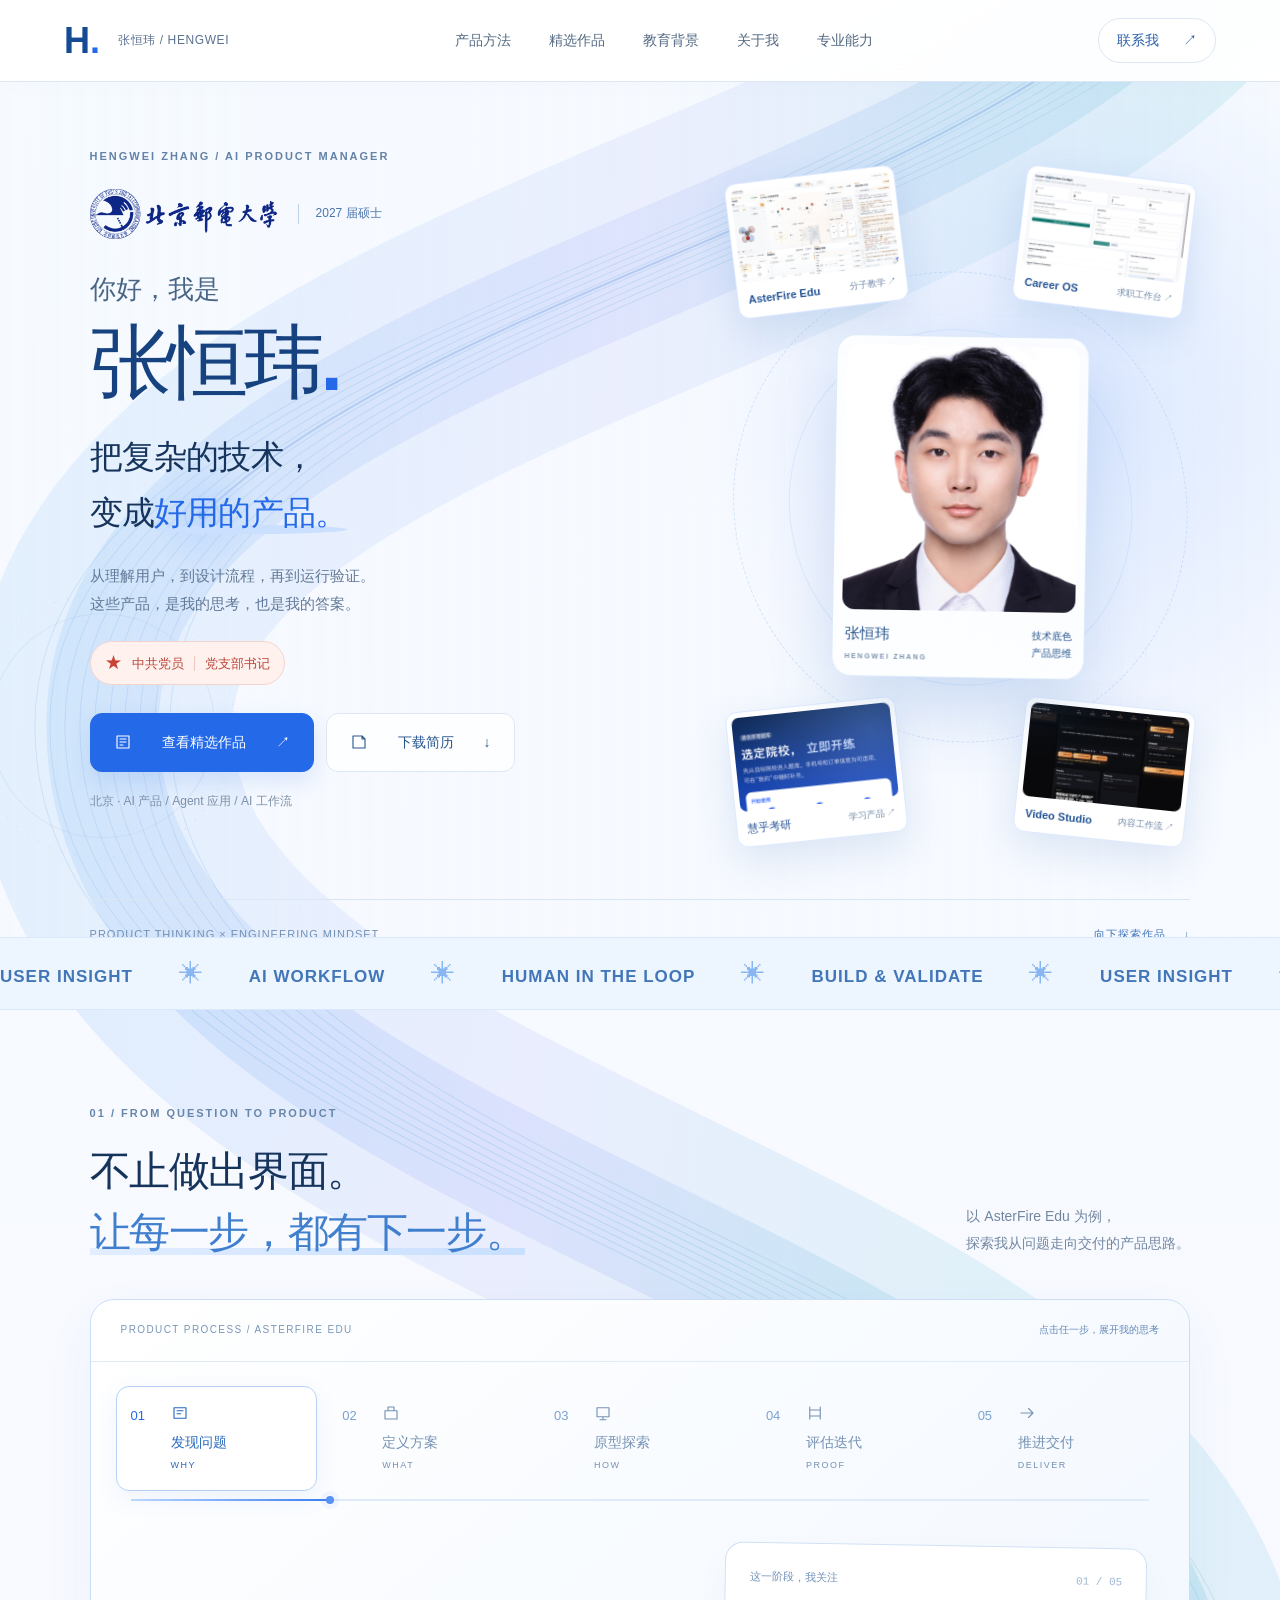
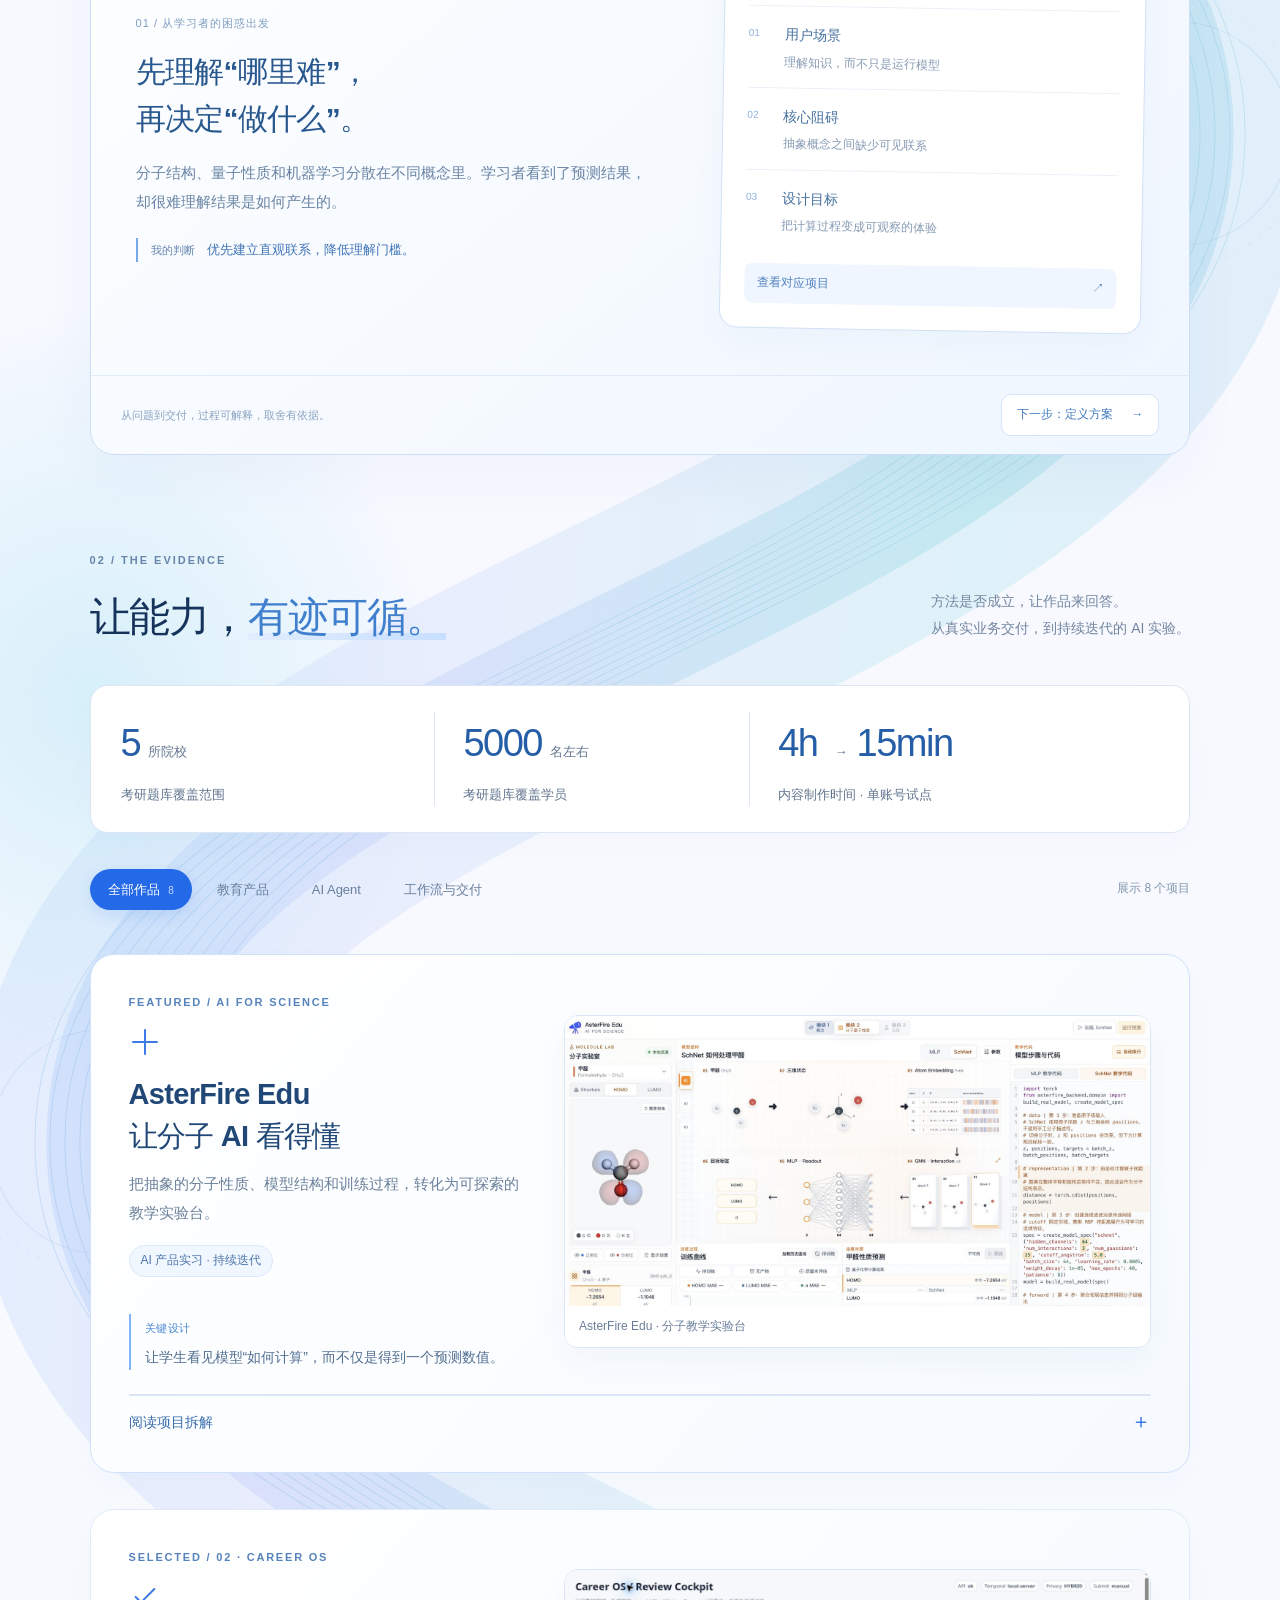
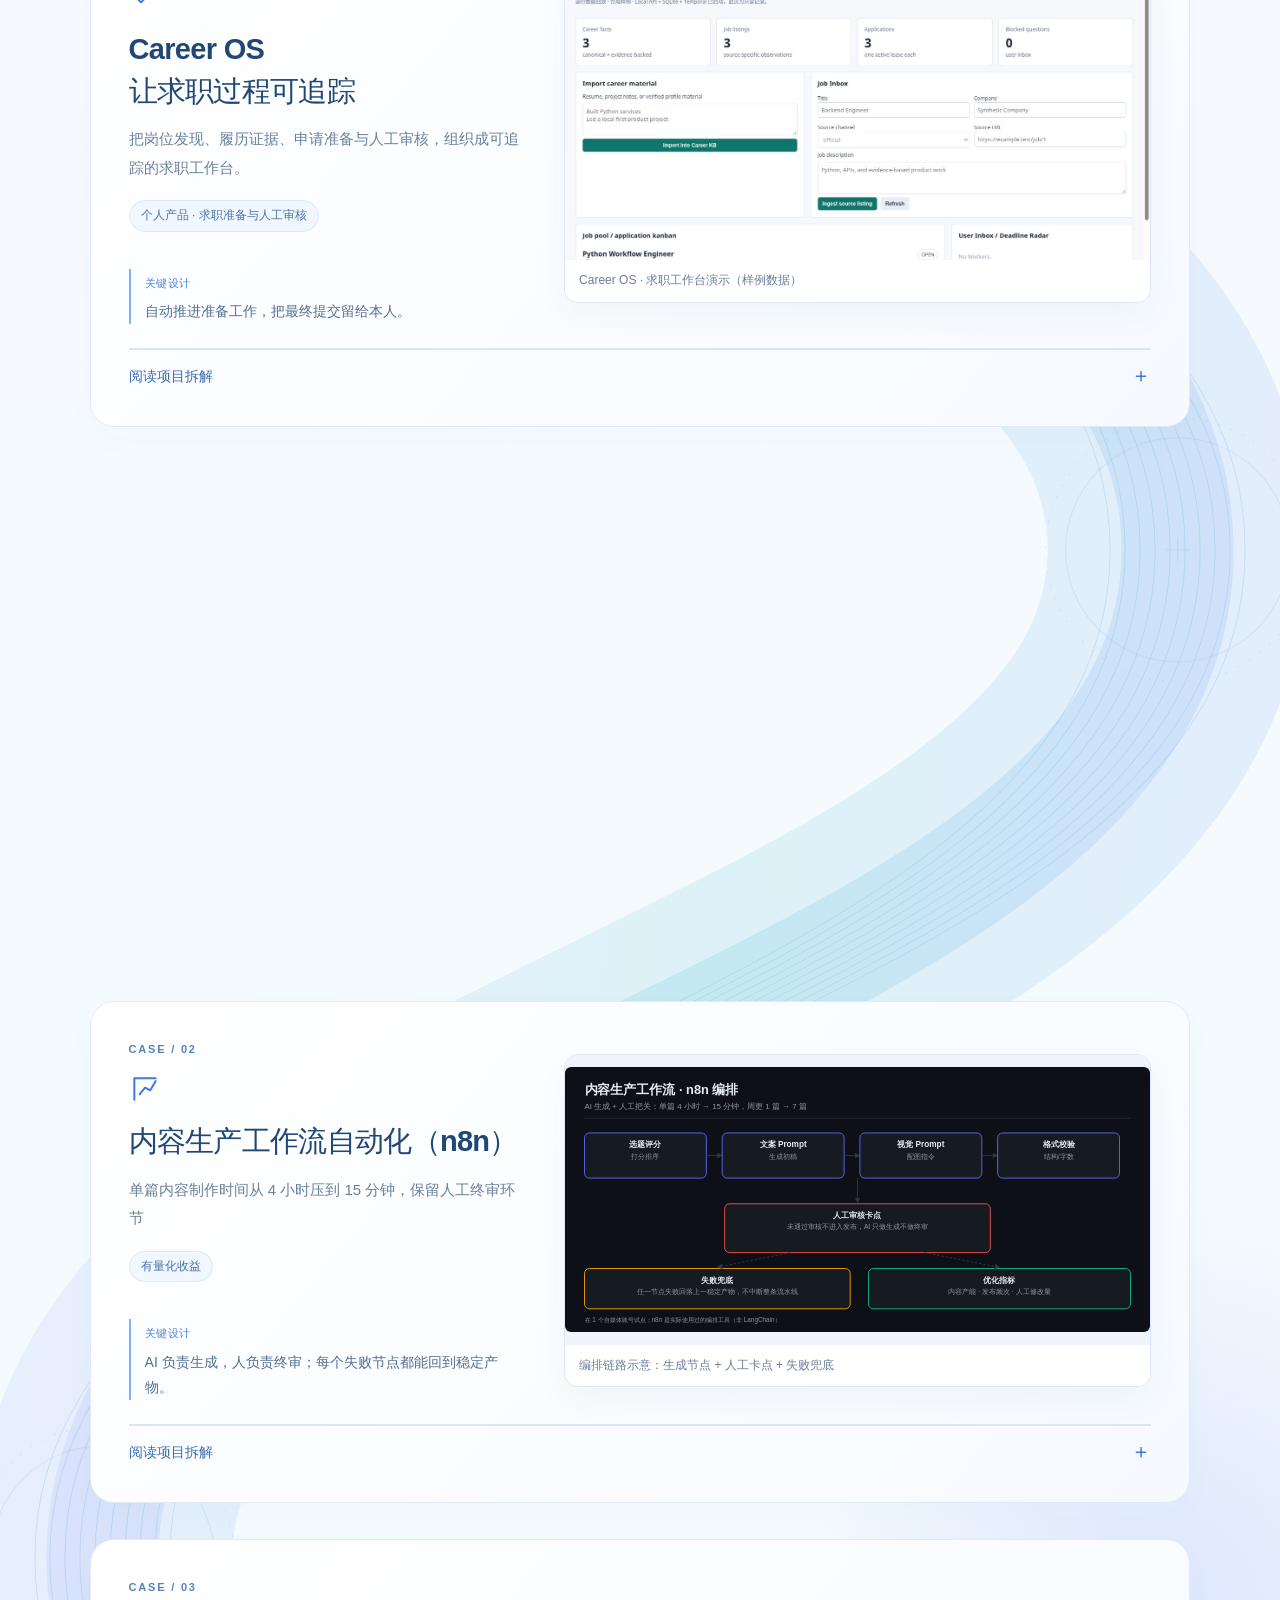
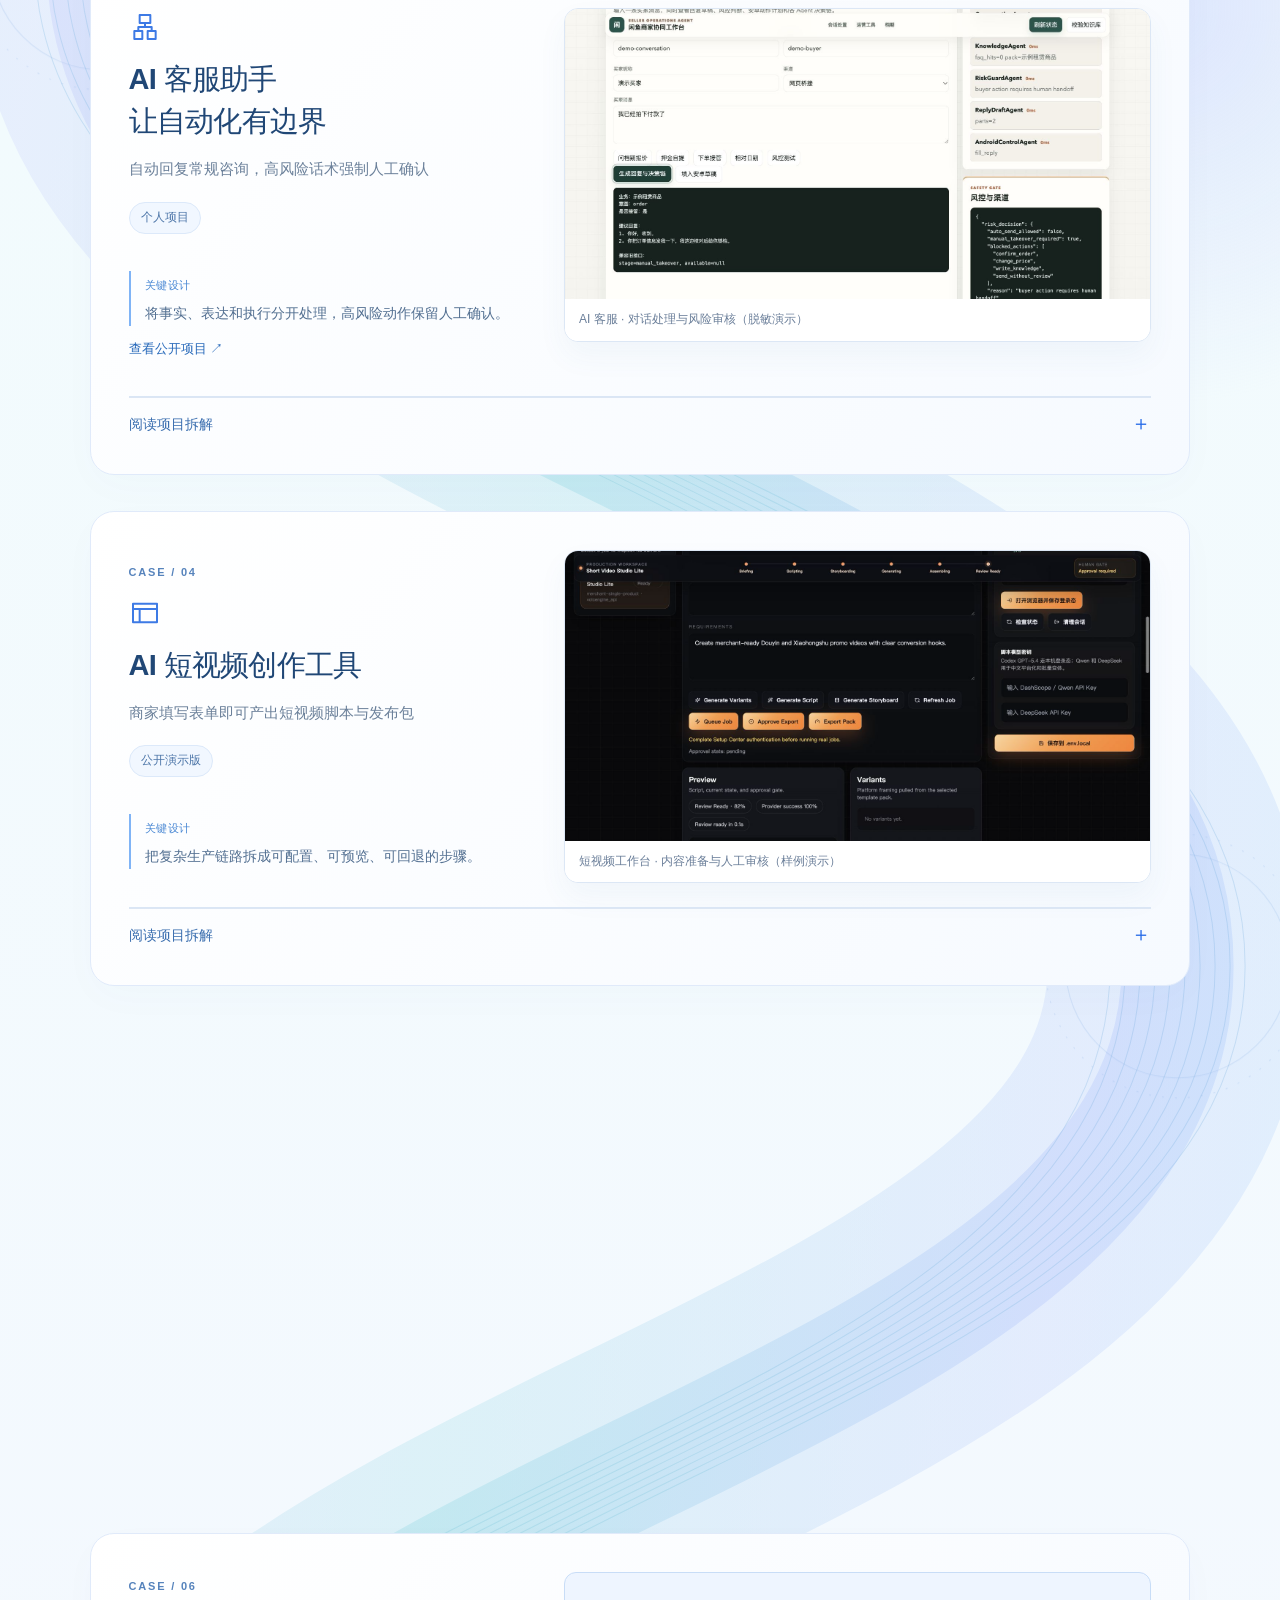
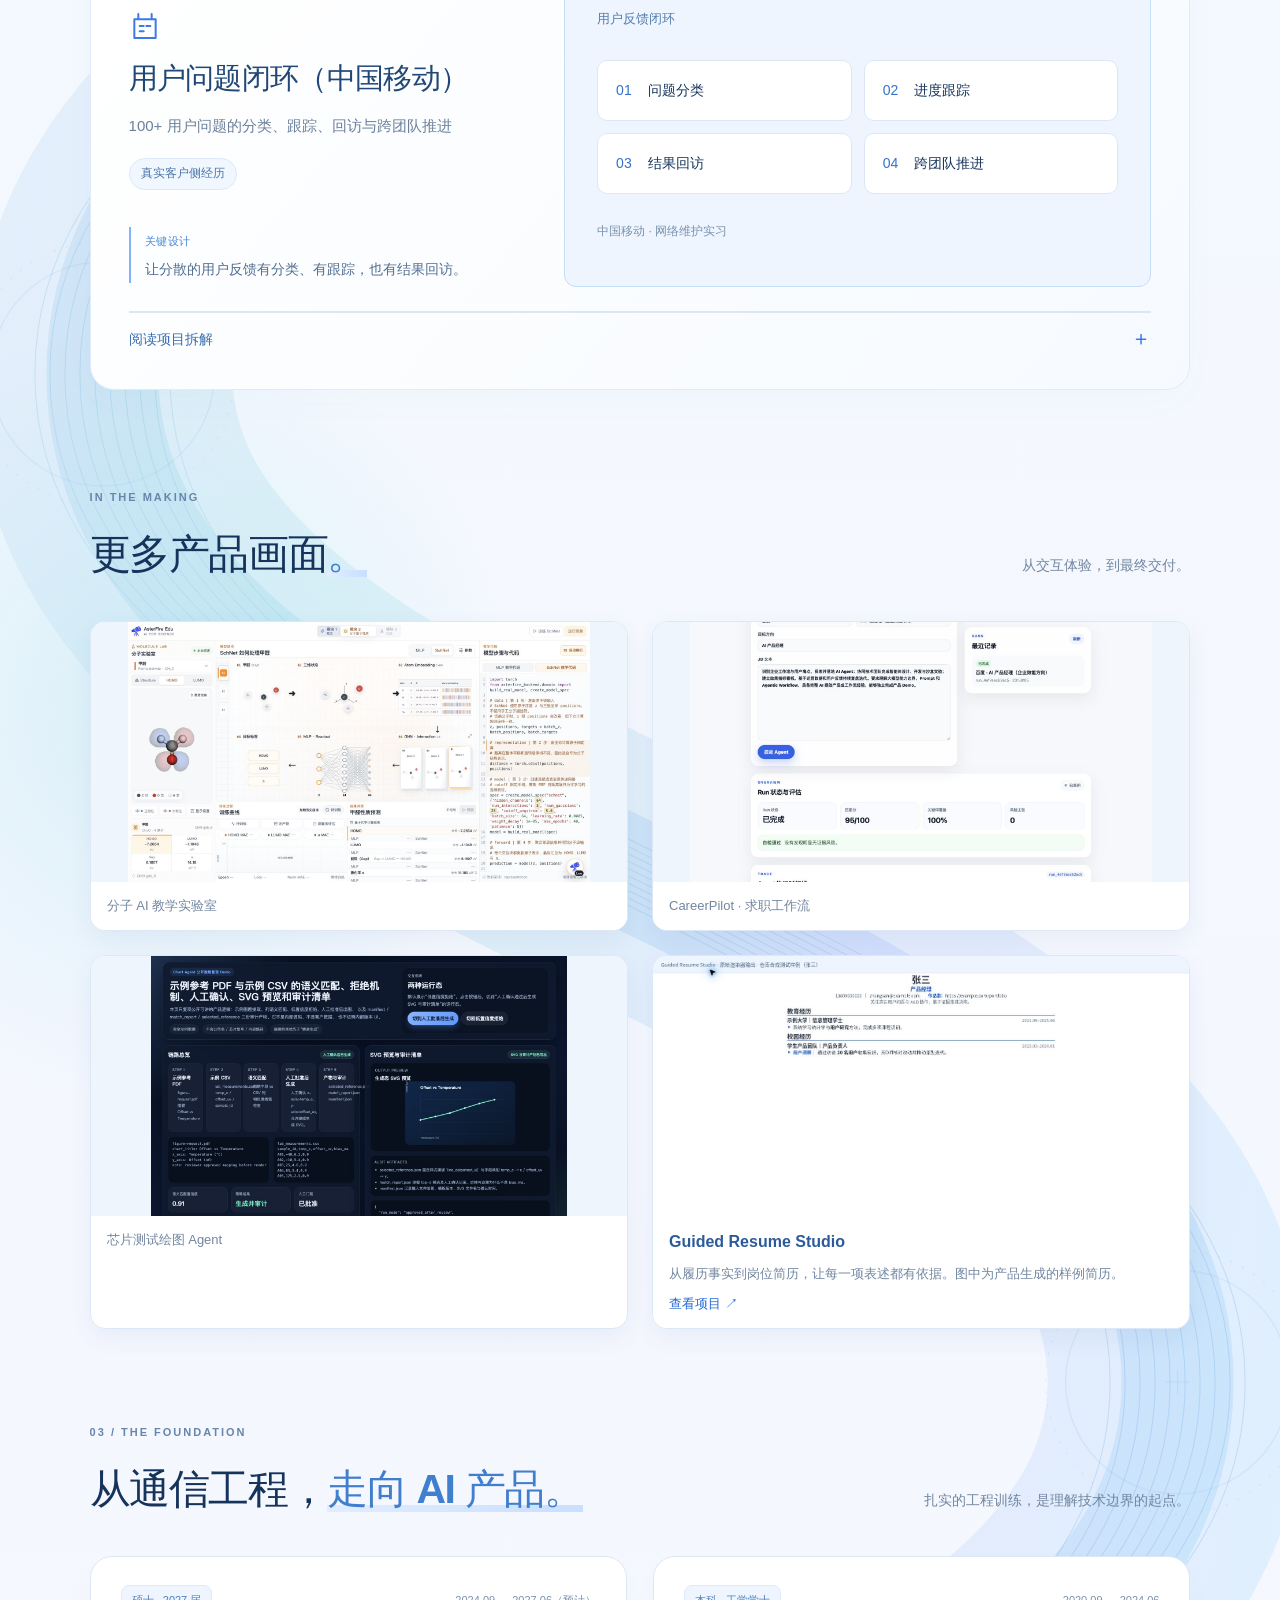
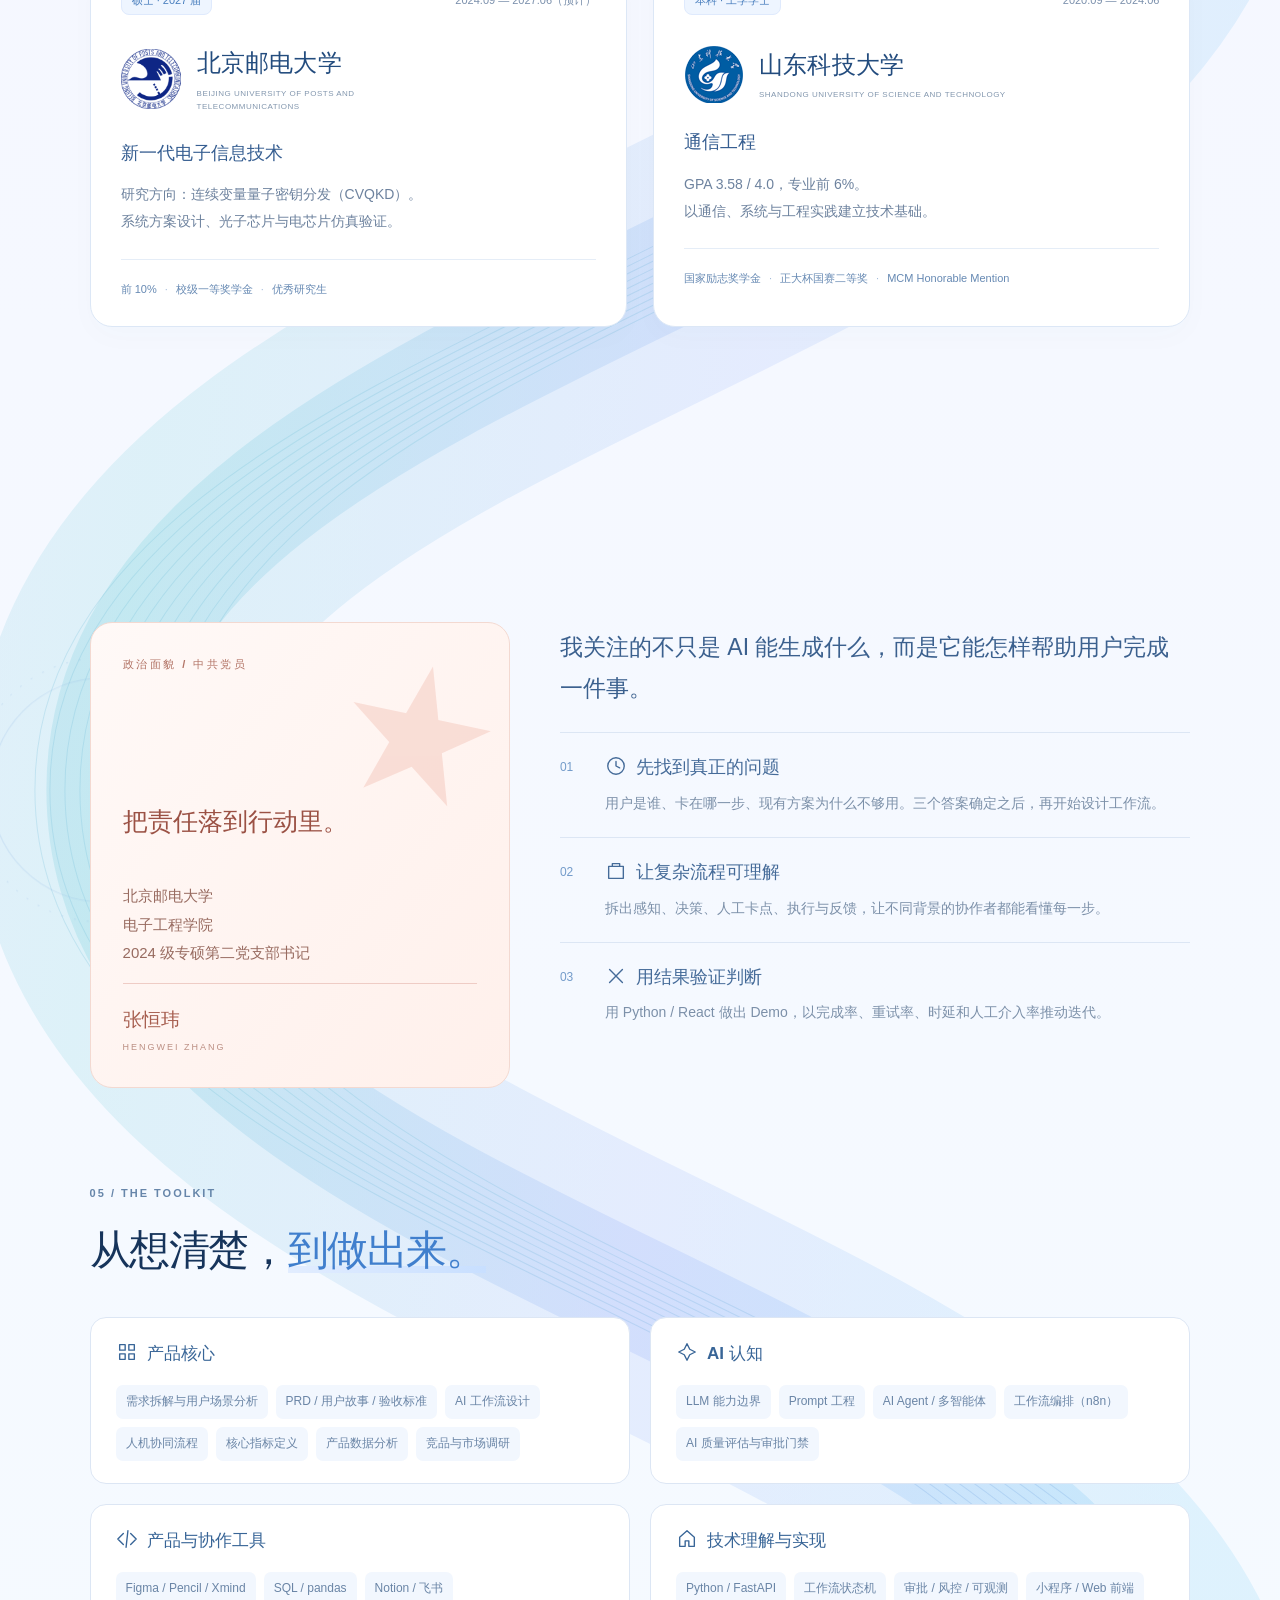
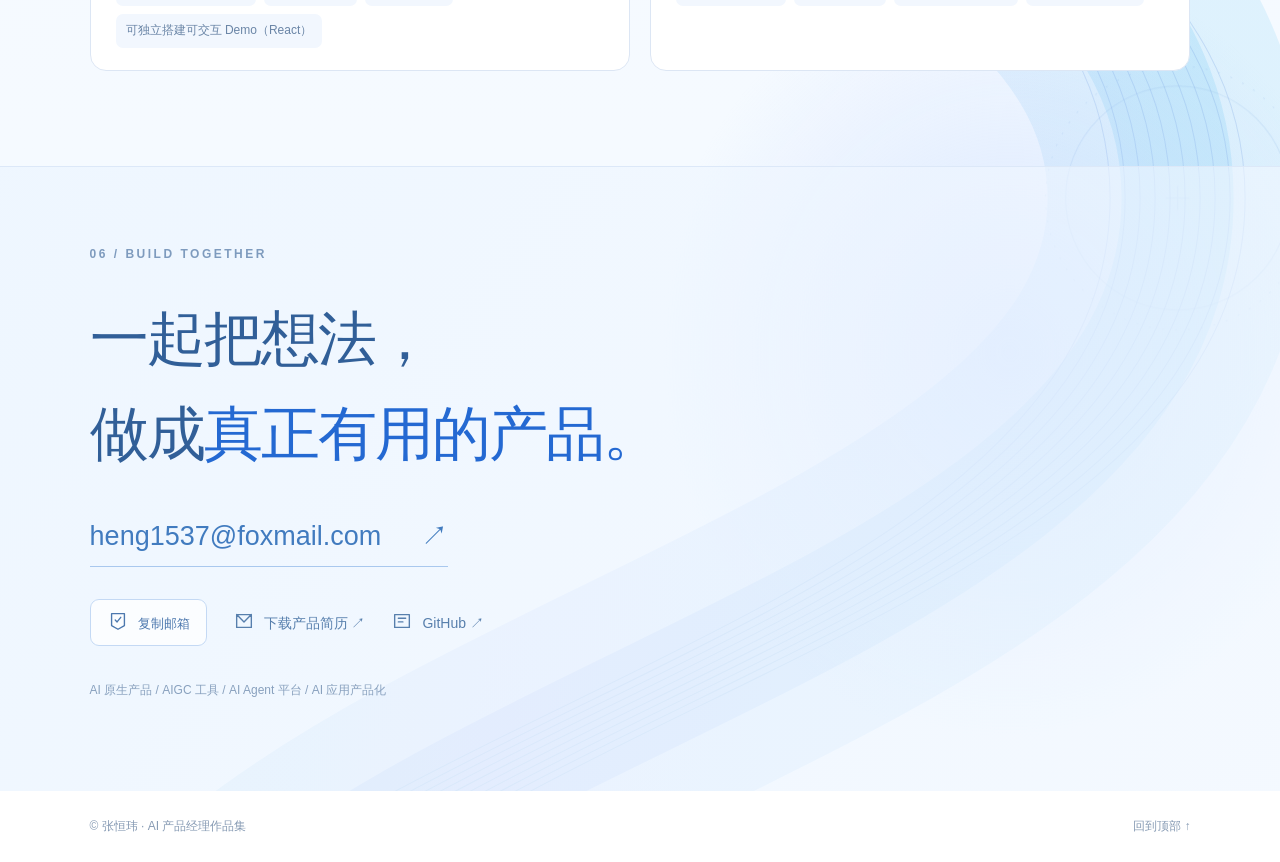
==== commit ad3cf6c9: "Replace fixed blue field with a document-length scrolling ribbon landscape" ====
--- a/index.html
+++ b/index.html
@@ -1,7 +1,7 @@
 <!DOCTYPE html>
 
 <html lang="zh-CN"><head><meta charset="utf-8"/><meta content="width=device-width, initial-scale=1" name="viewport"/><meta content="张恒玮，北邮2027届硕士，中共党员、党支部书记。AI产品经理作品集：需求拆解、AI工作流、人机协同与产品交付。" name="description"/><meta content="#f7faff" name="theme-color"/><title>张恒玮 · AI 产品经理 | 北邮硕士 · 2027 届</title><link href="style.css" rel="stylesheet"/><link href="data:image/svg+xml,%3Csvg xmlns='http://www.w3.org/2000/svg' viewBox='0 0 64 64'%3E%3Crect width='64' height='64' rx='14' fill='%232563eb'/%3E%3Ctext x='32' y='45' text-anchor='middle' font-size='42' font-family='sans-serif' fill='white'%3EH%3C/text%3E%3C/svg%3E" rel="icon"/><script defer="" src="script.js"></script></head>
-<body><div aria-hidden="true" class="page-atmosphere"><canvas class="atmosphere-canvas"></canvas></div><a class="skip" href="#projects">跳转到项目</a><div aria-hidden="true" class="reading-progress"></div>
+<body><div aria-hidden="true" class="page-atmosphere"><svg class="journey-background" viewBox="0 0 1440 10000" preserveAspectRatio="none" focusable="false"><defs><linearGradient id="journey-colour" x1="0" y1="0" x2="0.8" y2="1"><stop offset="0" stop-color="#b7dafa"/><stop offset=".25" stop-color="#d4dbfc"/><stop offset=".5" stop-color="#b6e4ed"/><stop offset=".75" stop-color="#c9d7fc"/><stop offset="1" stop-color="#b9e4fa"/></linearGradient><linearGradient id="journey-ink" x1="0" y1="0" x2="1" y2="1"><stop stop-color="#609be0"/><stop offset=".5" stop-color="#69bed4"/><stop offset="1" stop-color="#658ae0"/></linearGradient><radialGradient id="journey-light"><stop stop-color="#85b7ff" stop-opacity=".5"/><stop offset="1" stop-color="#85b7ff" stop-opacity="0"/></radialGradient></defs><path class="journey-wash" d="M1200 -100 C1200 700 140 500 140 1200 S1300 1900 1300 2600 S140 3300 140 4000 S1300 4700 1300 5400 S140 6100 140 6800 S1300 7500 1300 8200 S140 9000 140 10100"/><path class="journey-ribbon"/><g class="journey-filaments"></g><path class="journey-progress" pathLength="1"/><g class="journey-landmarks"></g><g class="journey-beacon"><circle r="54" fill="url(#journey-light)"/><circle class="beacon-ring" r="17"/><circle r="4" fill="#6c9fe5"/></g></svg><span class="depth-orb orb-a"></span><span class="depth-orb orb-b"></span><span class="depth-orb orb-c"></span><span class="depth-orb orb-d"></span><span class="depth-orb orb-e"></span></div><a class="skip" href="#projects">跳转到项目</a><div aria-hidden="true" class="reading-progress"></div>
 <header class="header"><a aria-label="张恒玮，首页" class="wordmark" href="#home">H<span>.</span><span class="wordmark-name">张恒玮 / HENGWEI</span></a><button aria-controls="main-nav" aria-expanded="false" aria-label="展开导航" class="menu-toggle">☰</button><nav aria-label="主导航" id="main-nav"><a href="#approach">产品方法</a><a href="#projects">精选作品</a><a href="#education">教育背景</a><a href="#about">关于我</a><a href="#skills">专业能力</a></nav><a class="header-contact" href="#contact">联系我 <span>↗</span></a></header>
 <main><section class="hero" id="home"><div aria-hidden="true" class="hero-grid"></div><div class="hero-content"><p class="eyebrow">HENGWEI ZHANG / AI PRODUCT MANAGER</p><div class="hero-school"><img alt="北京邮电大学官方校徽与校名" height="92" src="assets/bupt-official.png" width="340"/><span>2027 届硕士</span></div><h1>你好，我是<span class="name">张恒玮<span class="name-dot">.</span></span></h1><p class="hero-line">把复杂的技术，<br/>变成<span class="blue-underline">好用的产品。</span></p><p class="hero-description">从理解用户，到设计流程，再到运行验证。<br/>这些产品，是我的思考，也是我的答案。</p><div class="identity"><span aria-hidden="true" class="identity-star">★</span><strong>中共党员</strong><span class="identity-divider"></span><span>党支部书记</span></div><div class="hero-actions"><a class="button primary" href="#projects"><svg aria-hidden="true" class="ui-icon icon-13" viewbox="0 0 24 24"><path d="M4 4h16v16H4V4m4 4h8m-8 4h8m-8 4h4"></path></svg>查看精选作品 <span>↗</span></a><a class="button secondary" href="resume-pm.pdf"><svg aria-hidden="true" class="ui-icon icon-14" viewbox="0 0 24 24"><path d="M8 4h8l4 4v12H4V4h4m8 0v4h4"></path></svg>下载简历 <span>↓</span></a></div><p class="hero-location">北京 · AI 产品 / Agent 应用 / AI 工作流</p></div><div class="portrait-stage"><div aria-hidden="true" class="orbit-ring"></div><div class="portrait-frame"><img alt="张恒玮的个人肖像，白衬衫与深色西装" class="portrait" fetchpriority="high" height="1536" src="assets/hengwei-portrait.jpeg" width="1152"/><div class="portrait-caption"><span>张恒玮 <small>HENGWEI ZHANG</small></span><span>技术底色<br/>产品思维</span></div></div><a class="orbit-shot orbit-1 hero-preview" href="#project-asterfire" style="--i:0"><img alt="AsterFire Edu 分子教学实验台" height="250" src="assets/demo2-molecular-lab.jpg" width="400"/><span><b>AsterFire Edu</b><small>分子教学 ↗</small></span></a><a class="orbit-shot orbit-2" href="#project-career" style="--i:1"><img alt="Career OS 求职工作台演示，展示岗位池与申请进度" height="250" src="assets/career-os-runtime.jpg" width="400"/><span><b>Career OS</b><small>求职工作台 ↗</small></span></a><a class="orbit-shot orbit-3" href="#project-1" style="--i:2"><img alt="考研题库学员端演示，展示院校选择与学习入口" height="250" src="assets/huihu-student-entry-runtime.png" width="400"/><span><b>慧乎考研</b><small>学习产品 ↗</small></span></a><a class="orbit-shot orbit-4" href="#project-4" style="--i:3"><img alt="短视频内容准备与人工审核演示" height="250" src="assets/short-video-review-ready.png" width="400"/><span><b>Video Studio</b><small>内容工作流 ↗</small></span></a></div><div class="hero-bottom"><span>PRODUCT THINKING × ENGINEERING MINDSET</span><a href="#projects">向下探索作品 <span>↓</span></a></div></section><div class="ticker"><div aria-hidden="true">USER INSIGHT <b>✳</b> AI WORKFLOW <b>✳</b> HUMAN IN THE LOOP <b>✳</b> BUILD &amp; VALIDATE <b>✳</b> USER INSIGHT <b>✳</b> AI WORKFLOW <b>✳</b> HUMAN IN THE LOOP <b>✳</b> BUILD &amp; VALIDATE <b>✳</b></div></div><section class="approach-section" id="approach"><div class="section-heading reveal"><div><span class="eyebrow">01 / FROM QUESTION TO PRODUCT</span><h2>不止做出界面。<br/><span>让每一步，都有下一步。</span></h2></div><p>以 AsterFire Edu 为例，<br/>探索我从问题走向交付的产品思路。</p></div><div class="approach-lab reveal"><div class="lab-header"><span>PRODUCT PROCESS / ASTERFIRE EDU</span><span class="lab-instruction">点击任一步，展开我的思考</span></div><div aria-label="产品过程" class="process-tabs" role="tablist"><button aria-controls="stage-panel" aria-selected="true" data-stage="0" id="stage-tab-0" role="tab" tabindex="0"><span>01</span><strong><svg aria-hidden="true" class="ui-icon icon-0" viewbox="0 0 24 24"><path d="M4 19V5h16v14H4m4-10h8m-8 4h5"></path></svg>发现问题</strong><small>WHY</small></button><button aria-controls="stage-panel" aria-selected="false" data-stage="1" id="stage-tab-1" role="tab" tabindex="-1"><span>02</span><strong><svg aria-hidden="true" class="ui-icon icon-1" viewbox="0 0 24 24"><path d="M8 4h8v5h4v11H4V9h4V4m0 5h8"></path></svg>定义方案</strong><small>WHAT</small></button><button aria-controls="stage-panel" aria-selected="false" data-stage="2" id="stage-tab-2" role="tab" tabindex="-1"><span>03</span><strong><svg aria-hidden="true" class="ui-icon icon-2" viewbox="0 0 24 24"><path d="M4 5h16v12H4V5m4 16h8m-4-4v4"></path></svg>原型探索</strong><small>HOW</small></button><button aria-controls="stage-panel" aria-selected="false" data-stage="3" id="stage-tab-3" role="tab" tabindex="-1"><span>04</span><strong><svg aria-hidden="true" class="ui-icon icon-3" viewbox="0 0 24 24"><path d="M5 4v16m14-16v16M5 8h14M5 16h14"></path></svg>评估迭代</strong><small>PROOF</small></button><button aria-controls="stage-panel" aria-selected="false" data-stage="4" id="stage-tab-4" role="tab" tabindex="-1"><span>05</span><strong><svg aria-hidden="true" class="ui-icon icon-4" viewbox="0 0 24 24"><path d="M4 12h16m-6-6 6 6-6 6"></path></svg>推进交付</strong><small>DELIVER</small></button></div><div aria-hidden="true" class="process-track"><span></span></div><div aria-labelledby="stage-tab-0" class="stage-panel" id="stage-panel" role="tabpanel" tabindex="0"><div class="stage-copy"><span class="stage-kicker">01 / 从学习者的困惑出发</span><h3>先理解“哪里难”，<br/>再决定“做什么”。</h3><p class="stage-description">分子结构、量子性质和机器学习分散在不同概念里。学习者看到了预测结果，却很难理解结果是如何产生的。</p><div class="stage-decision"><span>我的判断</span><p>优先建立直观联系，降低理解门槛。</p></div></div><div class="stage-artifact"><div class="artifact-top"><span>这一阶段，我关注</span><span class="artifact-count">01 / 05</span></div><div class="artifact-items"><div><span>01</span><strong>用户场景</strong><p>理解知识，而不只是运行模型</p></div><div><span>02</span><strong>核心阻碍</strong><p>抽象概念之间缺少可见联系</p></div><div><span>03</span><strong>设计目标</strong><p>把计算过程变成可观察的体验</p></div></div><a class="stage-project-link" href="#project-asterfire">查看对应项目 <span>↗</span></a></div></div><div class="process-bottom"><span>从问题到交付，过程可解释，取舍有依据。</span><button class="next-stage" type="button">下一步：定义方案 <span>→</span></button></div></div></section><section class="work-section" id="projects"><div class="section-heading reveal"><div><span class="eyebrow">02 / THE EVIDENCE</span><h2>让能力，<span>有迹可循。</span></h2></div><p>方法是否成立，让作品来回答。<br/>从真实业务交付，到持续迭代的 AI 实验。</p></div><div class="work-metrics reveal"><div><strong>5<span>所院校</span></strong><p>考研题库覆盖范围</p></div><div><strong>5000<span>名左右</span></strong><p>考研题库覆盖学员</p></div><div><strong>4h <span>→</span> 15min</strong><p>内容制作时间 · 单账号试点</p></div></div>
 <div class="project-toolbar reveal"><div aria-label="按项目方向筛选" class="project-filters" role="group"><button aria-pressed="true" class="active" data-filter="all">全部作品 <span>8</span></button><button aria-pressed="false" data-filter="education">教育产品</button><button aria-pressed="false" data-filter="agent">AI Agent</button><button aria-pressed="false" data-filter="workflow">工作流与交付</button></div><span aria-live="polite" class="project-count">展示 8 个项目</span></div><article class="project reveal featured" data-case="project-asterfire" data-category="education" id="project-asterfire"><div class="project-info"><span class="eyebrow">FEATURED / AI FOR SCIENCE</span><h3><svg aria-hidden="true" class="ui-icon icon-5" viewbox="0 0 24 24"><path d="M12 3v18M3 12h18"></path></svg>AsterFire Edu<br/>让分子 AI 看得懂</h3><p class="project-tag">把抽象的分子性质、模型结构和训练过程，转化为可探索的教学实验台。</p><span class="status">AI 产品实习 · 持续迭代</span><div class="project-takeaway"><span>关键设计</span><p>让学生看见模型“如何计算”，而不仅是得到一个预测数值。</p></div></div><div class="project-media case-cover"><figure><img alt="AsterFire Edu 分子教学实验台" height="900" loading="lazy" src="assets/demo2-molecular-lab.jpg" width="1600"/><figcaption>AsterFire Edu · 分子教学实验台</figcaption></figure></div><details><summary>阅读项目拆解 <span>＋</span></summary><div class="case-body"><div class="blk"><p class="blk-label">用户问题</p><p class="blk-text">分子几何、量子性质与神经网络之间的关系难以直观理解，学习者需要在讲解与实验中建立联系。</p></div><div class="blk"><p class="blk-label">我的工作</p><p class="blk-text">参与需求拆解、教学叙事、交互设计与 Demo 交付，将输入、几何构建、距离角度编码、模型学习和性质预测组织成连贯的观察流程。</p></div><div class="blk"><p class="blk-label">产品取舍</p><p class="blk-text">以固定教学分子降低操作门槛。清晰区分训练、产物、质量与预测状态；不可用的能力明确标识，不用模拟结果替代真实训练。</p></div><div class="blk"><p class="blk-label">实现与边界</p><p class="blk-text">现有实验台支持 MLP 与 DimeNet++、三维几何观察、真实训练和显式预测。AI 助教与代码练习等能力仍有规划项，当前不作为已上线成果。</p></div><ul class="tags"><li>AI 教学</li><li>交互叙事</li><li>MLP / DimeNet++</li><li>真实训练</li></ul><div class="case-evidence"><div aria-label="教学流程" class="case-journey"><span>观察分子</span><i>→</i><span>理解模型</span><i>→</i><span>训练与预测</span></div></div></div></details></article><article class="project reveal" data-case="project-career" data-category="agent" id="project-career"><div class="project-info"><span class="eyebrow">SELECTED / 02 · CAREER OS</span><h3><svg aria-hidden="true" class="ui-icon icon-6" viewbox="0 0 24 24"><path d="M5 12l4 4L19 6"></path></svg>Career OS<br/>让求职过程可追踪</h3><p class="project-tag">把岗位发现、履历证据、申请准备与人工审核，组织成可追踪的求职工作台。</p><span class="status">个人产品 · 求职准备与人工审核</span><div class="project-takeaway"><span>关键设计</span><p>自动推进准备工作，把最终提交留给本人。</p></div></div><div class="project-media case-cover"><figure><img alt="Career OS 求职工作台演示，展示岗位池与申请进度" height="1000" loading="lazy" src="assets/career-os-runtime.jpg" width="1600"/><figcaption>Career OS · 求职工作台演示（样例数据）</figcaption></figure></div><details><summary>阅读项目拆解 <span>＋</span></summary><div class="case-body"><div class="blk"><p class="blk-label">用户问题</p><p class="blk-text">职位来源分散、材料版本混乱，简历定制和填写准备容易重复劳动，也难以追踪信息依据。</p></div><div class="blk"><p class="blk-label">产品方案</p><p class="blk-text">以持久化工作流串联材料导入、职位评估、计划、简历生成与受控浏览器准备；业务事实与流程状态分别管理。</p></div><div class="blk"><p class="blk-label">关键取舍</p><p class="blk-text">简历表述需要可追溯依据；浏览器扩展承担扫描和准备，不接受自动提交指令。遇到需要本人处理的环节，进入人工接管。</p></div><ul class="tags"><li>Temporal</li><li>SQLite</li><li>Chrome 扩展</li><li>人机协同</li></ul><div class="case-evidence"><div class="career-surface"><div class="surface-top"><span>CAREER OS / WORKFLOW DESIGN</span></div><div class="career-flow"><div><span>01</span><h4>职位与材料</h4><p>组织事实，保留来源</p></div><div><span>02</span><h4>匹配与计划</h4><p>将目标拆成下一步</p></div><div><span>03</span><h4>简历与产物</h4><p>按岗位准备申请材料</p></div><div><span>04</span><h4>本人确认</h4><p>浏览器准备，人工提交</p></div></div><div class="career-note">求职准备流程<span>可追踪 · 可恢复 · 有边界</span></div></div></div></div></details></article><article class="project reveal" data-case="project-1" data-category="education" id="project-1"><div class="project-info"><span class="eyebrow">CASE / 01</span><h3><svg aria-hidden="true" class="ui-icon icon-7" viewbox="0 0 24 24"><path d="M12 3l8 5v8l-8 5-8-5V8l8-5"></path></svg>考研题库学习产品</h3><p class="project-tag">从甲方需求到真实上线：三角色学习闭环 + 内容获客增长链路</p><span class="status">已上线 · 覆盖约 5000 名学员</span><div class="project-takeaway"><span>关键设计</span><p>用“题目—知识点—问答”关联体系，让一次答疑持续产生价值。</p></div></div><div class="project-media case-cover"><figure class="figure runtime-evidence"><img alt="考研题库学员端演示，展示院校选择与学习入口" height="1506" loading="lazy" src="assets/huihu-student-entry-runtime.png" width="780"/><figcaption>考研题库 · 学员端演示（样例数据）</figcaption></figure></div><details><summary>阅读项目拆解 <span>＋</span></summary><div class="case-body"><div class="blk"><p class="blk-label">痛点</p><p class="blk-text">调研中三类角色各有卡点：学员碎片时间刷题需求强但传统题库产品重、答疑链路长；教师端群内答疑分散重复；运营端内容生产耗时。</p></div><div class="blk"><p class="blk-label">我的方案</p><p class="blk-text">面向学员、教师、运营<strong>三类角色</strong>做调研，设计<strong>学员刷题 / 教师答疑 / 管理员工单</strong>三角色闭环；构建「题目 — 知识点 — 问答」关联知识体系，让一次答疑的结果可以被后续复用。</p></div><div class="blk"><ul class="pts"><li><strong>交付物</strong>：业务流程、功能清单、PRD、Figma 高保真原型、功能结构图、用户流程图、版本迭代记录、后端联调接口清单</li><li><strong>真实规模</strong>：覆盖 5 所院校约 5000 名当届学员，协同后端完成接口联调与上线</li><li><strong>迭代闭环</strong>：依据甲方与真实使用反馈完成 2–3 轮迭代</li><li><strong>增长链路</strong>：负责小红书 / B 站 / 抖音渠道运营，半年全平台涨粉 2 万，持续为小程序导流</li><li><strong>数据闭环</strong>：以私信咨询量与私域转化量为核心指标复盘内容表现，据此调整发布节奏与时段、为高咨询量内容配套 AI 客服话术承接；咨询转化量提升约 30%，答疑响应由人工在线时段的间断回复变为 24 小时承接</li><li><strong>效率</strong>：AI 辅助开发使原型周期缩短约 90%</li></ul></div><ul class="tags"><li>需求调研</li><li>PRD / 原型</li><li>多角色流程</li><li>上线交付</li><li>增长闭环</li><li>教育产品</li></ul><div class="btns" style="margin-top:18px"><a class="btn" href="https://github.com/galanime/huihu-kaoyan-miniapp-public" rel="noopener" target="_blank">查看项目 ↗</a></div><div class="case-evidence"><figure class="figure"><img alt="三角色闭环与增长链路示意" loading="lazy" src="assets/huihu-flow.svg"/><figcaption>三角色闭环与增长链路示意</figcaption></figure></div></div></details></article><article class="project reveal" data-case="project-2" data-category="workflow" id="project-2"><div class="project-info"><span class="eyebrow">CASE / 02</span><h3><svg aria-hidden="true" class="ui-icon icon-8" viewbox="0 0 24 24"><path d="M4 20V4h16M8 16l4-5 4 2 4-7"></path></svg>内容生产工作流自动化（n8n）</h3><p class="project-tag">单篇内容制作时间从 4 小时压到 15 分钟，保留人工终审环节</p><span class="status">有量化收益</span><div class="project-takeaway"><span>关键设计</span><p>AI 负责生成，人负责终审；每个失败节点都能回到稳定产物。</p></div></div><div class="project-media case-cover"><figure class="figure"><img alt="编排链路示意：生成节点 + 人工卡点 + 失败兜底" loading="lazy" src="assets/n8n-content-workflow.svg"/><figcaption>编排链路示意：生成节点 + 人工卡点 + 失败兜底</figcaption></figure></div><details><summary>阅读项目拆解 <span>＋</span></summary><div class="case-body"><div class="blk"><p class="blk-label">痛点</p><p class="blk-text">内容团队要保证周更频次，但选题、文案、配图、格式校验全靠人工串，单篇耗时长；一旦全自动化又容易产出不能用的内容。</p></div><div class="blk"><p class="blk-label">我的方案</p><p class="blk-text">用 n8n 编排「<strong>选题评分 → 文案 / 视觉 Prompt → 格式校验 → 人工审核 → 失败兜底</strong>」工作流：AI 负责生成，人负责终审，任一节点失败回落上一稳定产物，不中断整条流水线。</p></div><div class="blk"><p class="blk-label">验证与成果</p><p class="blk-text">在 1 个自媒体账号试点：<strong>单篇制作由约 4 小时缩短至 15 分钟，周更由 1 篇提升至 7 篇</strong>；以内容产能、发布频次、人工修改量作为优化指标。</p></div><ul class="tags"><li>工作流编排</li><li>n8n</li><li>人机协同</li><li>效率量化</li><li>AIGC</li></ul></div></details></article><article class="project reveal" data-case="project-3" data-category="agent" id="project-3"><div class="project-info"><span class="eyebrow">CASE / 03</span><h3><svg aria-hidden="true" class="ui-icon icon-9" viewbox="0 0 24 24"><path d="M8 3h8v6H8V3m-4 12h6v6H4v-6m10 0h6v6h-6v-6m-2-6v3H7v3m5-3h5v3"></path></svg>AI 客服助手<br/>让自动化有边界</h3><p class="project-tag">自动回复常规咨询，高风险话术强制人工确认</p><span class="status">个人项目</span><div class="project-takeaway"><span>关键设计</span><p>将事实、表达和执行分开处理，高风险动作保留人工确认。</p></div><a class="repo-link" href="https://github.com/galanime/xianyu-ai-customer-service-agent" rel="noopener" target="_blank">查看公开项目 ↗</a></div><div class="project-media case-cover"><figure class="figure runtime-evidence"><img alt="AI 客服对话处理与风险审核演示" height="900" loading="lazy" src="assets/xianyu-agent-runtime.jpg" width="1600"/><figcaption>AI 客服 · 对话处理与风险审核（脱敏演示）</figcaption></figure></div><details><summary>阅读项目拆解 <span>＋</span></summary><div class="case-body"><div class="blk"><p class="blk-label">痛点</p><p class="blk-text">账号私信 / 评论量大，人工回复不及时导致流失；但全自动回复容易触发平台风控或话术违规，账号风险高。</p></div><div class="blk"><p class="blk-label">我的方案</p><p class="blk-text">设计<strong>感知 → 分诊 → 拟人化改写 → 人工审批 → 执行 → 学习同步</strong>的人机协同流程：低风险常规问题自动处理，高风险动作强制进入人工卡点。</p></div><div class="blk"><ul class="pts"><li><strong>核心取舍</strong>：主动牺牲自动化率换账号安全 —— 改价、确认订单等高危动作即使模型判断正确也一律转人工，个人商家承受不起一次封号，自动化率不是这个场景的北极星指标</li><li><strong>可解释</strong>：每条自动回复都记录意图判定与风控决策依据，可解释、可回放、可审计</li><li><strong>运营可自维护</strong>：话术库与策略解耦为 YAML 知识包 + FAQ JSONL，非技术运营同学能自己维护规则</li><li><strong>验证</strong>：待审队列 + 审计日志的 Web 面板承载运营日常；17 个自动化测试覆盖核心分诊与风控逻辑</li></ul></div><ul class="tags"><li>人机协同</li><li>风控设计</li><li>审批闭环</li><li>可解释性</li><li>运营效率</li></ul><div class="case-evidence"><figure class="figure"><img alt="风控前置示意：5 类意图分诊，4 类高危动作强制转人工" loading="lazy" src="assets/xianyu-riskguard.svg"/><figcaption>风控前置示意：5 类意图分诊，4 类高危动作强制转人工</figcaption></figure></div></div></details></article><article class="project reveal" data-case="project-4" data-category="workflow" id="project-4"><div class="project-info"><span class="eyebrow">CASE / 04</span><h3><svg aria-hidden="true" class="ui-icon icon-10" viewbox="0 0 24 24"><path d="M3 5h18v14H3V5m0 4h18m-13 0v10"></path></svg>AI 短视频创作工具</h3><p class="project-tag">商家填写表单即可产出短视频脚本与发布包</p><span class="status">公开演示版</span><div class="project-takeaway"><span>关键设计</span><p>把复杂生产链路拆成可配置、可预览、可回退的步骤。</p></div></div><div class="project-media case-cover"><figure class="figure runtime-evidence"><img alt="短视频内容准备与人工审核演示" height="900" loading="lazy" src="assets/short-video-review-ready.png" width="1600"/><figcaption>短视频工作台 · 内容准备与人工审核（样例演示）</figcaption></figure></div><details><summary>阅读项目拆解 <span>＋</span></summary><div class="case-body"><div class="blk"><p class="blk-label">痛点</p><p class="blk-text">中小商家想做短视频获客，但不会写脚本、不懂剪辑，外包一条成本高、周期长，导致大量商家放弃视频渠道。</p></div><div class="blk"><p class="blk-label">我的方案</p><p class="blk-text">把短视频生产拆解为 <strong>brief → 脚本 → 分镜 → 发布包</strong> 的标准化工作流，每一步都是可配置、可预览、可回退的节点；用多智能体分别负责文案、视觉与结构，商家侧的操作简化为填写一份表单。</p></div><div class="blk"><ul class="pts"><li><strong>质量门禁</strong>：人工审批前置，未审批的任务不可进入导出阶段，内容风险由流程规则拦截</li><li><strong>双版本策略</strong>：Lite 版用于 0 成本演示与获客，Pro 版面向付费商用，能力边界清晰</li><li><strong>成本控制</strong>：提供样例体验与能力降级方案，降低早期验证门槛。</li><li><strong>产品交付</strong>：完成可交互原型与完整创作链路，沉淀操作教程和内容模板。</li></ul></div><ul class="tags"><li>需求拆解</li><li>AI 工作流</li><li>审批门禁</li><li>双版本策略</li><li>AIGC</li></ul><div class="btns" style="margin-top:18px"><a class="btn" href="https://github.com/galanime/short-video-studio-lite" rel="noopener" target="_blank">GitHub →</a></div></div></details></article><article class="project reveal" data-case="project-5" data-category="agent" id="project-5"><div class="project-info"><span class="eyebrow">CASE / 05</span><h3><svg aria-hidden="true" class="ui-icon icon-11" viewbox="0 0 24 24"><path d="M4 8l8-5 8 5-8 5-8-5m4 3v6l4 3 4-3v-6"></path></svg>AI 生活助手</h3><p class="project-tag">用可量化的指标衡量 AI 助手的实际帮助程度</p><span class="status">个人项目</span><div class="project-takeaway"><span>关键设计</span><p>用任务完成率衡量价值，用可回放的 Trace 定位问题。</p></div></div><div class="project-media case-cover"><figure class="figure runtime-evidence"><img alt="LifeHelper 任务过程与体验评估演示" height="1800" loading="lazy" src="assets/lifehelper-runtime.jpg" width="1440"/><figcaption>LifeHelper · 任务过程与体验评估（样例演示）</figcaption></figure></div><details><summary>阅读项目拆解 <span>＋</span></summary><div class="case-body"><div class="blk"><p class="blk-label">痛点</p><p class="blk-text">AI 助手能对话但完成不了任务是常见情况，用户描述不清具体问题在哪，团队也缺少判断优化方向的依据，根本原因是没有一套可量化的体验评估方法。</p></div><div class="blk"><p class="blk-label">我的方案</p><p class="blk-text">设计<strong>意图识别 → 任务拆解 → 工具调用 → 结果聚合</strong>的完整用户旅程，并定义完成率、重试率、端到端时延、人工评分等核心体验指标。</p></div><div class="blk"><ul class="pts"><li><strong>核心指标定义</strong>：北极星指标定为任务完成率，而不是回复率</li><li><strong>评估面板</strong>：评估仪表盘 + 人工评分入口，用数据驱动迭代意图识别与工具选择策略</li><li><strong>过程可视化</strong>：任务 DAG + Trace + 会话回放，让非技术干系人看懂决策链路，降低验收成本</li><li><strong>迭代价值</strong>：将体验评估方法沉淀为可复用流程，支持持续优化 Agent 产品。</li></ul></div><ul class="tags"><li>核心指标</li><li>评估体系</li><li>数据分析</li><li>AI Agent</li><li>体验设计</li></ul><div class="btns" style="margin-top:18px"><a class="btn" href="https://github.com/galanime/LifeHelper" rel="noopener" target="_blank">GitHub →</a></div><div class="case-evidence"><figure class="figure"><img alt="用户旅程与评估面板示意" loading="lazy" src="assets/lifehelper-stack.svg"/><figcaption>用户旅程与评估面板示意</figcaption></figure></div></div></details></article><article class="project reveal" data-case="project-6" data-category="workflow" id="project-6"><div class="project-info"><span class="eyebrow">CASE / 06</span><h3><svg aria-hidden="true" class="ui-icon icon-12" viewbox="0 0 24 24"><path d="M7 3v4M17 3v4M4 7h16v14H4V7m4 5h3m2 0h3m-8 4h3"></path></svg>用户问题闭环（中国移动）</h3><p class="project-tag">100+ 用户问题的分类、跟踪、回访与跨团队推进</p><span class="status">真实客户侧经历</span><div class="project-takeaway"><span>关键设计</span><p>让分散的用户反馈有分类、有跟踪，也有结果回访。</p></div></div><div class="project-media case-cover"><div class="service-visual"><span>用户反馈闭环</span><ol><li>问题分类</li><li>进度跟踪</li><li>结果回访</li><li>跨团队推进</li></ol><p>中国移动 · 网络维护实习</p></div></div><details><summary>阅读项目拆解 <span>＋</span></summary><div class="case-body"><div class="blk"><p class="blk-label">背景</p><p class="blk-text">中国移动河南公司分公司网络维护实习（本科寒假，2024.02–2024.03）：一线用户问题分散在多个渠道，处理进度不透明，跨团队推进容易断链。</p></div><div class="blk"><p class="blk-label">我做的事</p><p class="blk-text">跟进 <strong>100+ 个用户问题反馈与处理进度</strong>，建立问题处理台账，跑通「分类 → 进度跟踪 → 结果回访 → 跨团队推进」闭环。</p></div><div class="blk"><p class="blk-label">结果</p><p class="blk-text">问题<strong>解决率 98%</strong>、<strong>满意度 95%</strong>；另完成 20+ 个基站巡检，排查出 3 处潜在设备隐患。</p></div><ul class="tags"><li>用户反馈闭环</li><li>问题分级</li><li>跨团队推进</li><li>满意度度量</li></ul></div></details></article>
--- a/style.css
+++ b/style.css
@@ -109,12 +109,27 @@
 @media(max-width:760px){.hero .portrait-stage{width:94%;max-width:380px;height:auto;gap:24px 12px;margin:24px auto 20px}.hero .portrait-frame{width:63%}.hero .orbit-shot,.hero .hero-preview.orbit-shot{width:84%!important}.hero .orbit-shot>span{padding:7px 3px 3px;font-size:10px}}
 @media print{.hero .portrait-stage{display:block}.hero .portrait-frame{width:220px;margin:auto}}
 
-/* One continuous blue atmosphere, always behind the portfolio. */
+/* A document-length landscape: the background travels with the page. */
 body{position:relative;isolation:isolate}
-.page-atmosphere{position:fixed;inset:0;z-index:-1;pointer-events:none;overflow:hidden;background:radial-gradient(ellipse at 84% 28%,#b9d8ff8c,transparent 60%),radial-gradient(ellipse at 8% 78%,#ceefff80,transparent 55%),#f7faff}
-.atmosphere-canvas{display:block;width:100%;height:100%}
-.hero .hero-grid{background:linear-gradient(90deg,#f7faff45,#f7faff05);animation:none}
-.hero .hero-grid:after{display:none}
-.contact-section{background:linear-gradient(125deg,#eaf4ffbb,#f3f8ffbb)}
-@media(prefers-reduced-motion:reduce){.atmosphere-canvas{display:none}}
+.page-atmosphere{position:absolute;inset:0;z-index:-1;pointer-events:none;overflow:hidden;background:linear-gradient(180deg,#f6faff 0%,#f8f9ff 23%,#f2fbfd 47%,#f5f7ff 73%,#f5fbff 100%)}
+.journey-background{position:absolute;inset:0;display:block;width:100%;height:100%;overflow:visible}
+.journey-wash,.journey-ribbon,.journey-filaments path,.journey-progress{fill:none;stroke-linecap:round;stroke-linejoin:round}
+.journey-wash{stroke:url(#journey-colour);stroke-width:260;opacity:.38}
+.journey-ribbon{stroke:url(#journey-colour);stroke-width:112;opacity:.66}
+.journey-filaments{stroke:url(#journey-ink);stroke-width:1;opacity:.24}
+.journey-progress{stroke:#6f9ee1;stroke-width:2;stroke-dasharray:1;stroke-dashoffset:1;opacity:.42}
+.journey-landmarks{fill:none;stroke:#83ade3;stroke-width:1;opacity:.2}
+.journey-beacon{opacity:.65}.beacon-ring{fill:none;stroke:#8cb5ec;stroke-width:1;transform-origin:center;animation:beacon-breathe 4s ease-in-out infinite}
+.depth-orb{position:absolute;display:block;width:740px;height:820px;max-width:100vw;border-radius:50%;background:radial-gradient(ellipse,#b6d9fa65,transparent 68%);transform:translateY(var(--depth-shift,0px));will-change:transform}
+.orb-a{top:0;right:-160px;background:radial-gradient(ellipse,#c2d8ff85,transparent 68%)}
+.orb-b{top:19%;left:-280px;background:radial-gradient(ellipse,#b1e5f477,transparent 68%)}
+.orb-c{top:43%;right:-260px;background:radial-gradient(ellipse,#c5cffd77,transparent 68%)}
+.orb-d{top:65%;left:-220px;background:radial-gradient(ellipse,#bbe7f277,transparent 68%)}
+.orb-e{bottom:0;right:-100px;background:radial-gradient(ellipse,#c0d5ff85,transparent 68%)}
+.hero .hero-grid{background:linear-gradient(90deg,#f7faff35,#f7faff00);animation:none}.hero .hero-grid:after{display:none}
+.contact-section{background:linear-gradient(125deg,#eaf4ff99,#f3f8ff99)}
+@keyframes beacon-breathe{0%,100%{scale:.8;opacity:.4}50%{scale:1.25;opacity:.9}}
+@media(max-width:760px){.journey-wash{stroke-width:140;opacity:.32}.journey-ribbon{stroke-width:64;opacity:.5}.journey-filaments{opacity:.2}.depth-orb{width:430px;height:650px}.orb-a,.orb-c,.orb-e{right:-120px}.orb-b,.orb-d{left:-160px}}
+@media(prefers-reduced-motion:reduce){.depth-orb{transform:none!important}.journey-beacon{display:none}}
+.motion-paused .depth-orb{transform:none!important}.motion-paused .journey-beacon{display:none}
 @media print{.page-atmosphere{display:none}}
